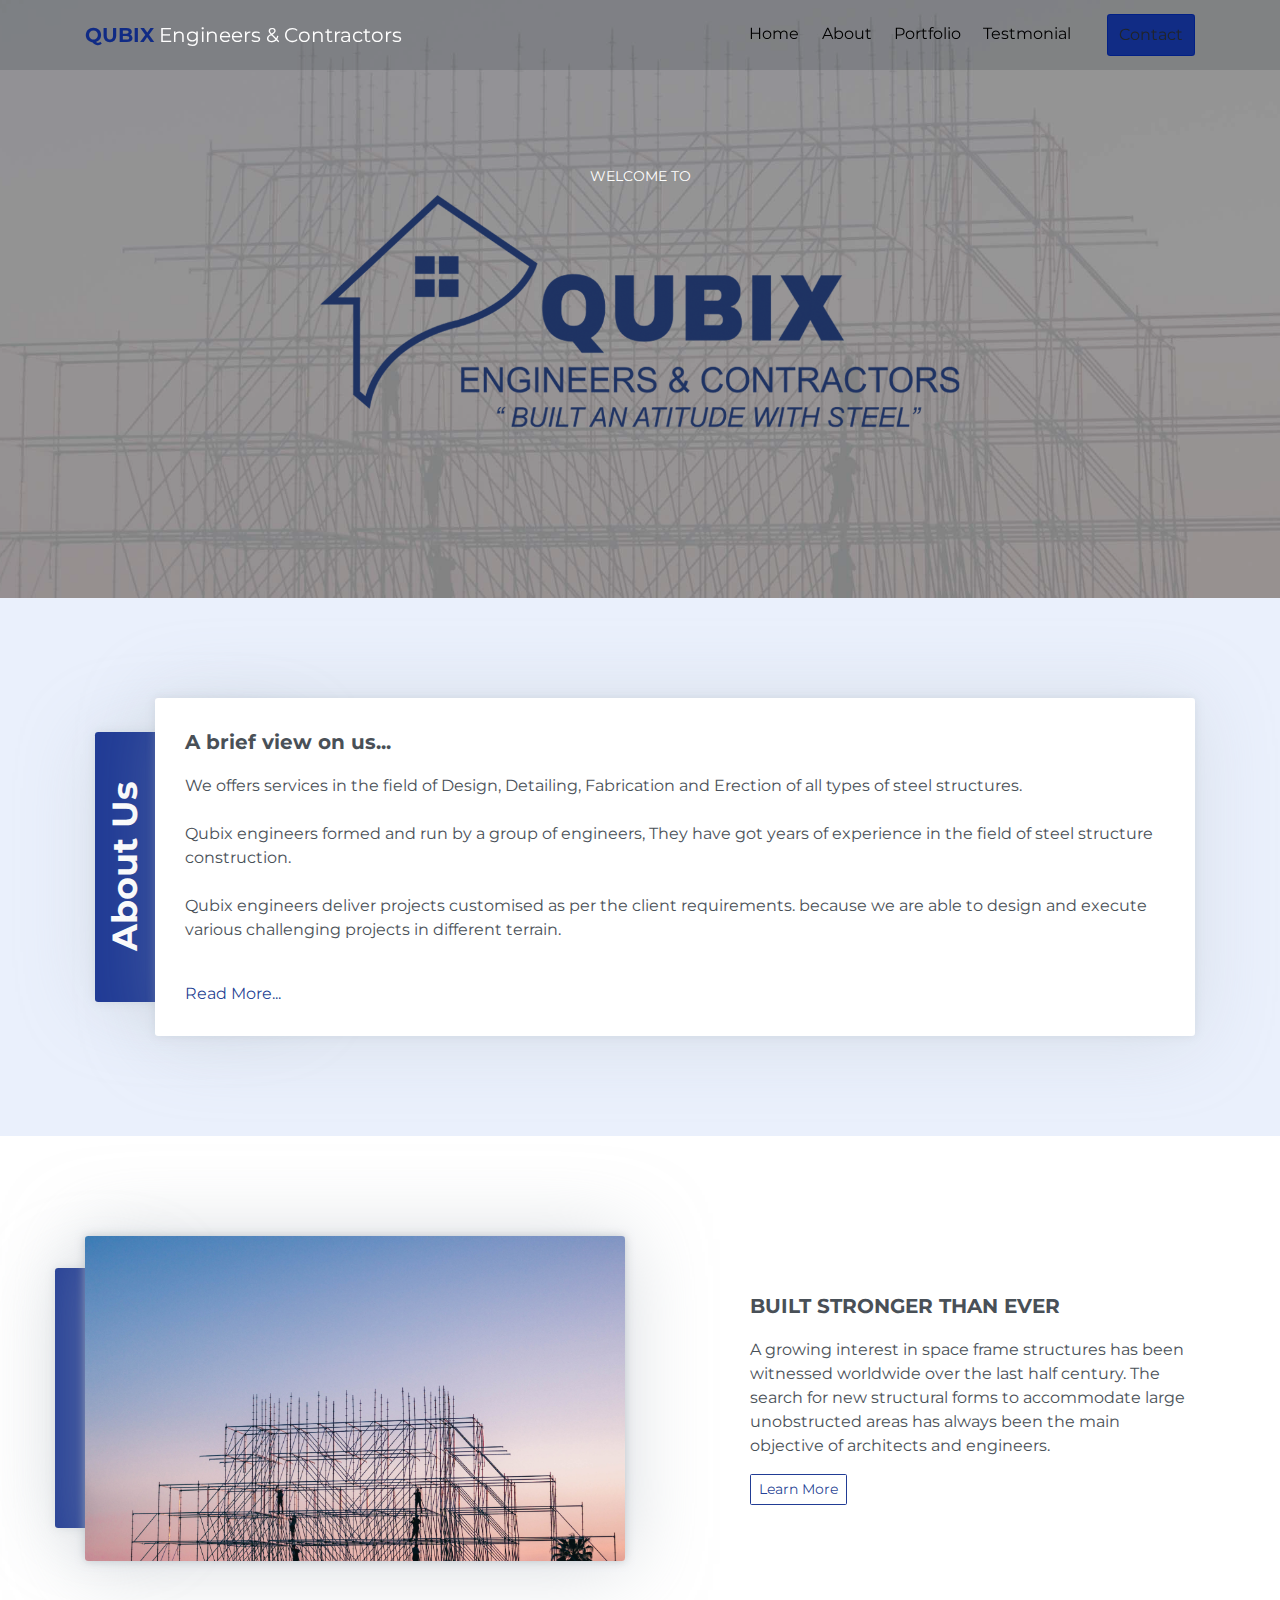
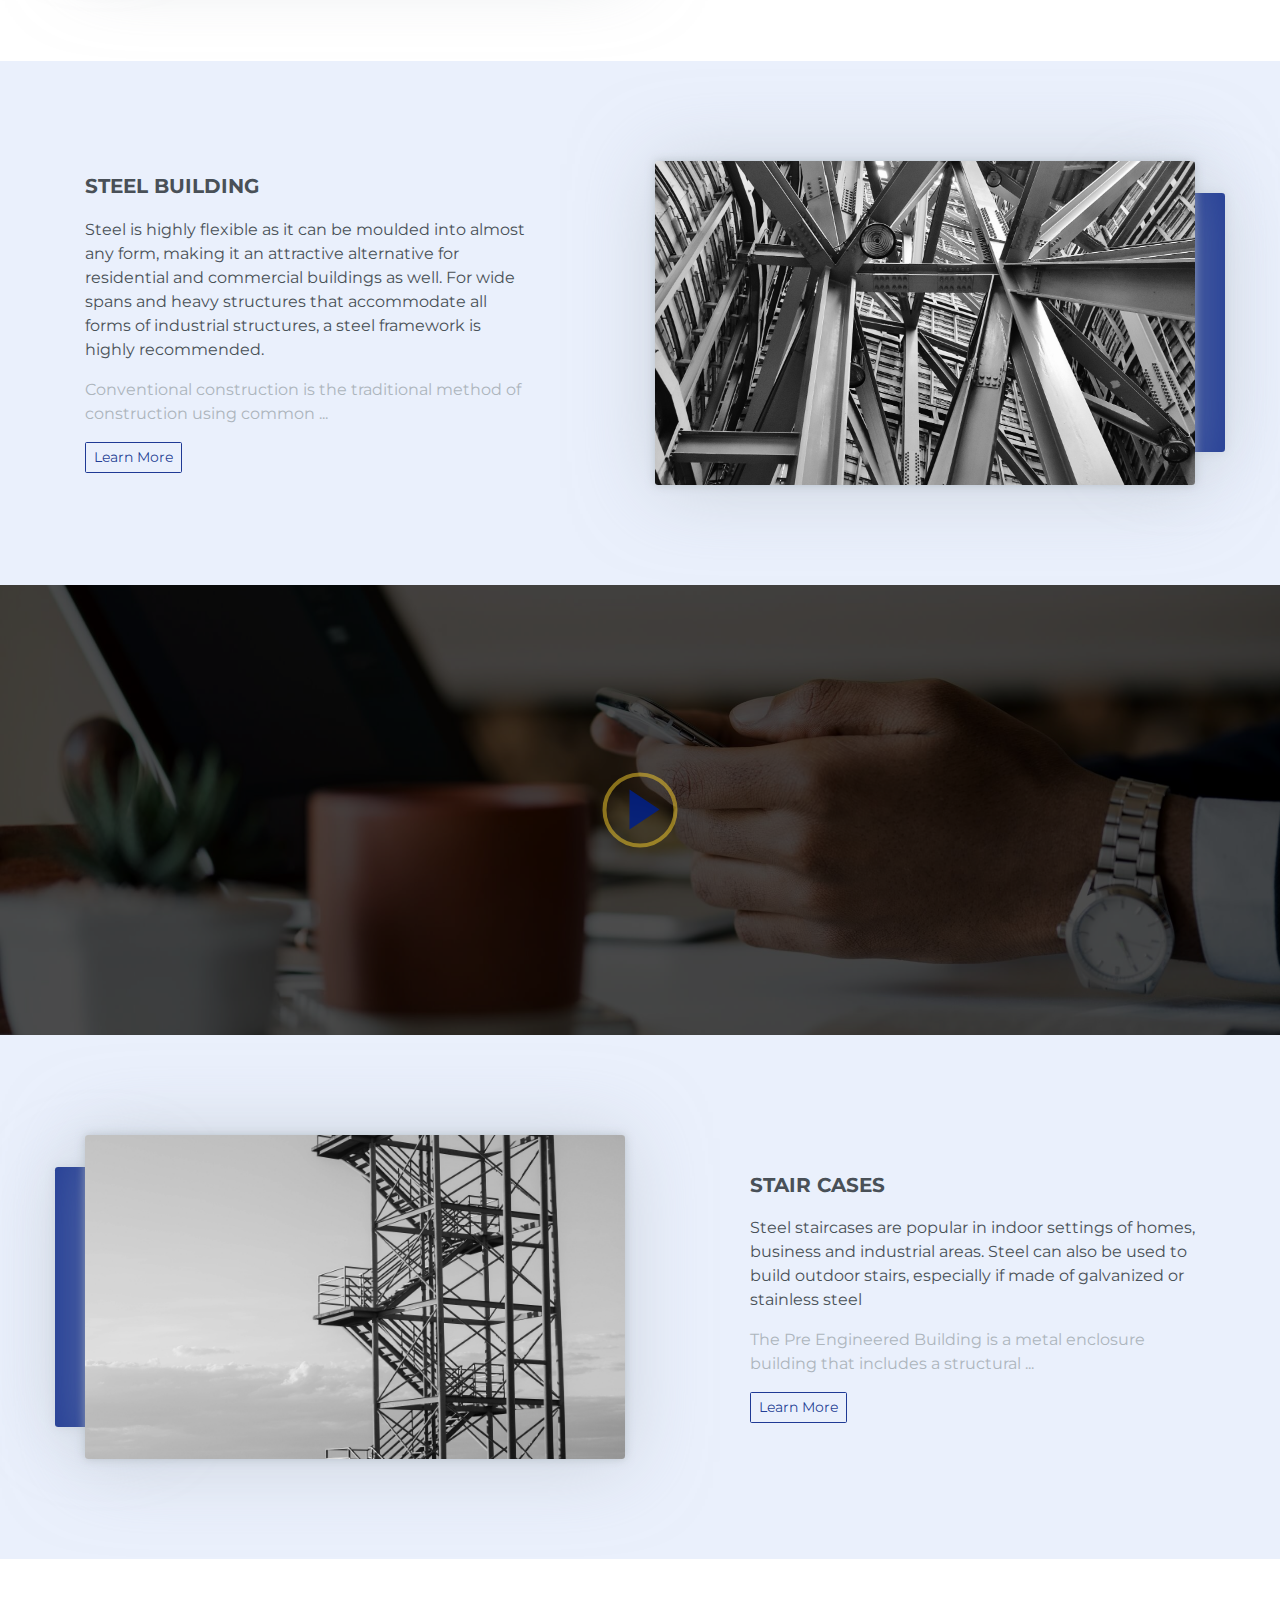
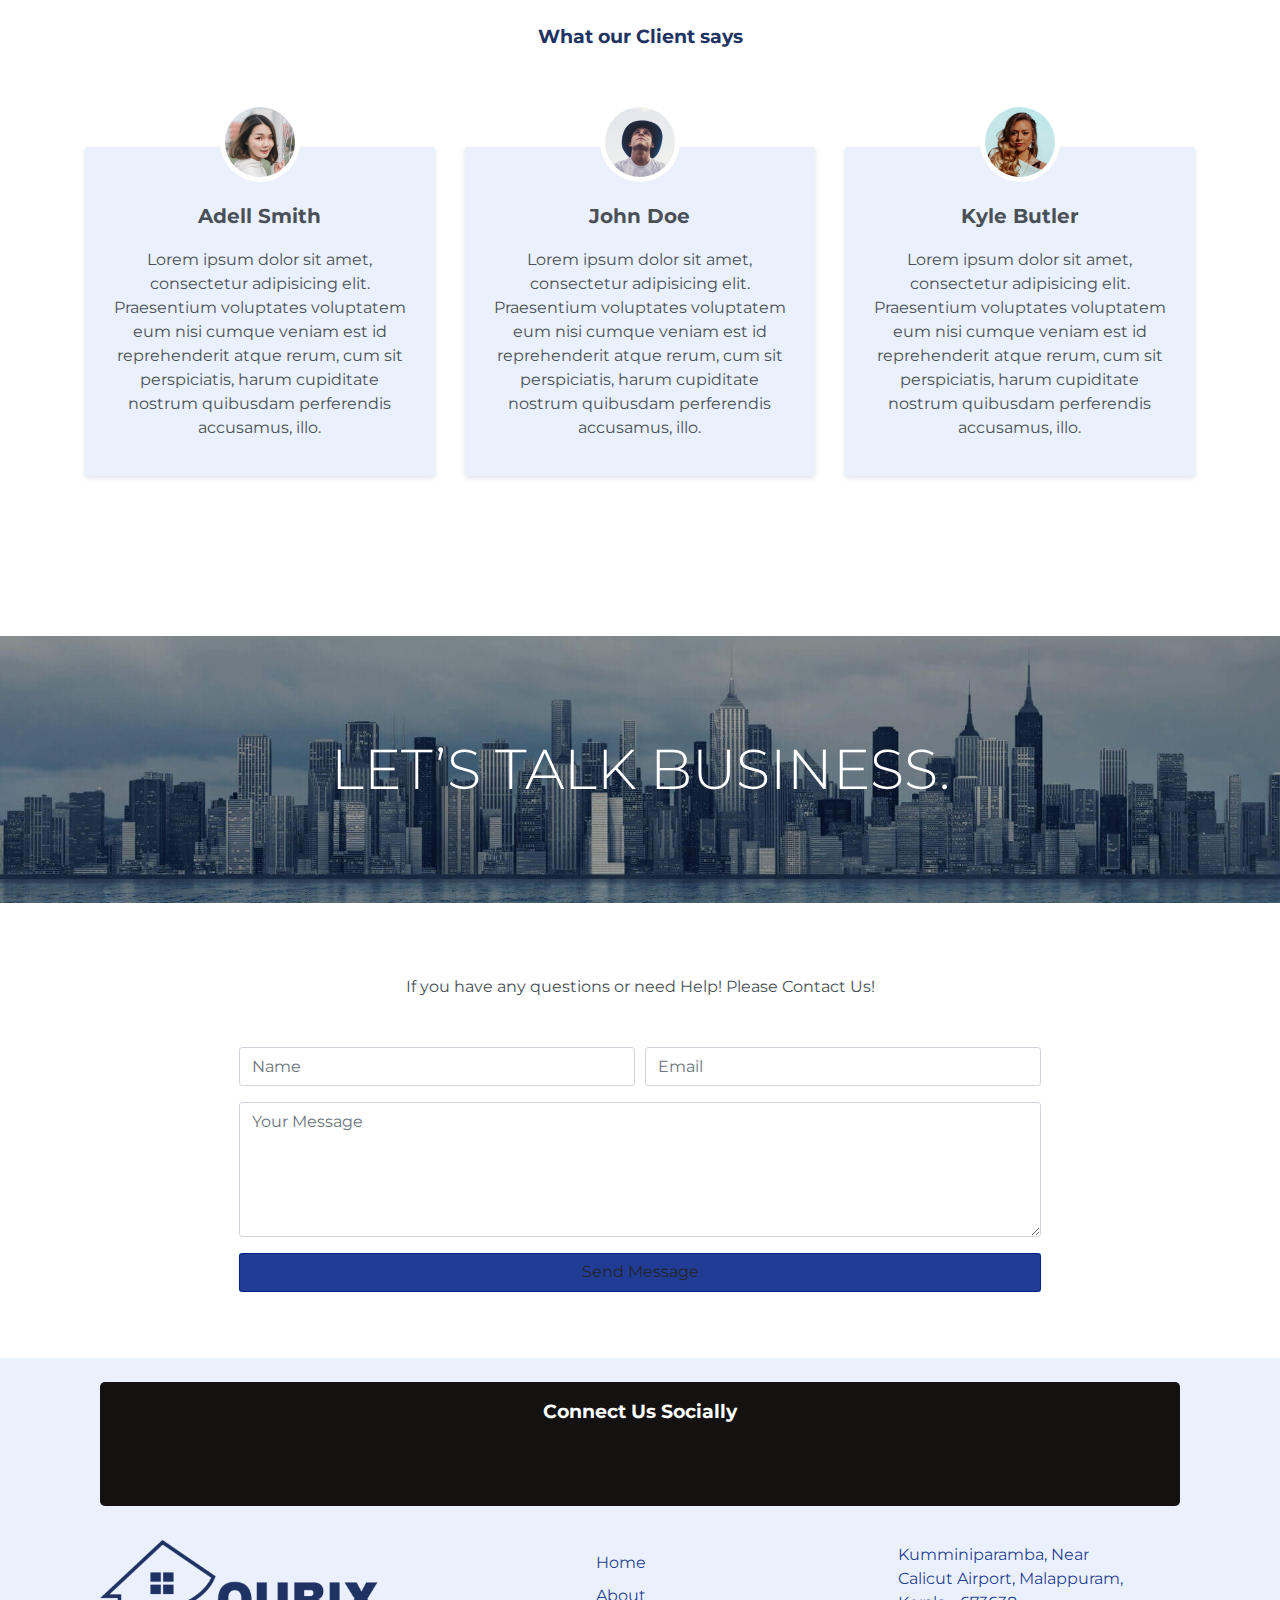
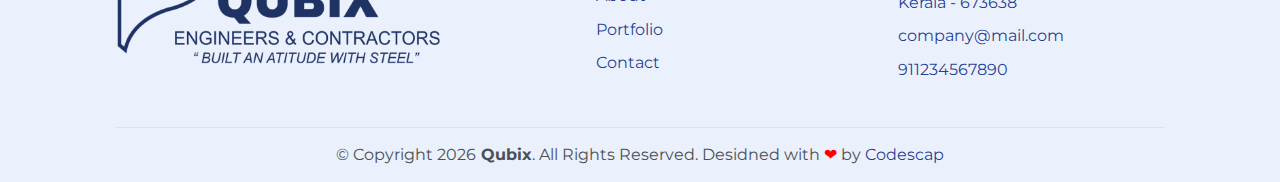
==== index.html @ 7cf541d4 "1.0" ====
<!DOCTYPE html>
<html lang="en">

<head>
    <meta charset="utf-8">
    <meta name="viewport" content="width=device-width, initial-scale=1, shrink-to-fit=no">
    <meta name="description" content="Start your development with AE Accounts Solutions landing page.">
    <meta name="author" content="Devcrud">
    <title>Qubix</title>

    <!-- font -->
    <link rel="preconnect" href="https://fonts.googleapis.com">
    <link rel="preconnect" href="https://fonts.gstatic.com" crossorigin>
    <link href="https://fonts.googleapis.com/css2?family=Montserrat:wght@200;300;400;500;600;700;800;900&display=swap"
        rel="stylesheet">

    <!-- font icons -->
    <link rel="stylesheet" href="assets/vendors/themify-icons/css/themify-icons.css">
    <link rel="stylesheet" href="https://cdnjs.cloudflare.com/ajax/libs/font-awesome/6.2.0/css/all.min.css"
        integrity="sha512-xh6O/CkQoPOWDdYTDqeRdPCVd1SpvCA9XXcUnZS2FmJNp1coAFzvtCN9BmamE+4aHK8yyUHUSCcJHgXloTyT2A=="
        crossorigin="anonymous" referrerpolicy="no-referrer" />

    <!-- main styles -->
    <link rel="stylesheet" href="assets/css/style.css">

</head>

<body data-spy="scroll" data-target=".navbar" data-offset="40" id="home">

    <!-- Page Navbar -->
    <nav id="scrollspy" class="navbar page-navbar navbar-light navbar-expand-md fixed-top" data-spy="affix"
        data-offset-top="20">
        <div class="container">
            <a class="navbar-brand" href="#"><strong class="text-primary">QUBIX</strong> <span
                    class="text-dark">Engineers & Contractors</span></a>
            <button class="navbar-toggler" type="button" data-toggle="collapse" data-target="#navbarSupportedContent"
                aria-controls="navbarSupportedContent" aria-expanded="false" aria-label="Toggle navigation">
                <span class="navbar-toggler-icon"></span>
            </button>

            <div class="collapse navbar-collapse" id="navbarSupportedContent">
                <ul class="navbar-nav ml-auto">
                    <li class="nav-item">
                        <a class="nav-link" href="index.html">Home</a>
                    </li>
                    <li class="nav-item">
                        <a class="nav-link" href="about.html">About</a>
                    </li>
                    <li class="nav-item">
                        <a class="nav-link" href="#features">Portfolio</a>
                    </li>
                    <li class="nav-item">
                        <a class="nav-link" href="#testmonial">Testmonial</a>
                    </li>
                    <!-- <li class="nav-item">
                        <a class="nav-link" href="#contact">Contact</a>
                    </li> -->
                    <li class="nav-item ml-md-4">
                        <a class="nav-link btn btn-primary" href="contact.html">Contact</a>
                    </li>
                </ul>
            </div>
        </div>
    </nav><!-- End of Page Navbar -->

    <!-- Page Header -->
    <header id="home" class="header">
        <div class="overlay"></div>
        <div class="header-content">
            <p class="text-center">WELCOME TO</p>
            <!-- <h1>QUBIX</h1>
            <h3>ENGINEERS & CONTRACTORS</h3> -->
            <img src="assets/img/logo.png" width="50%" alt="">
            <!-- <button class="btn btn-outline-light">Contact Us</button> -->
        </div>
    </header>
    <!-- End of Page Header -->

    <!-- About Section -->
    <section id="about">
        <!-- Container -->
        <div class="container">
            <!-- About wrapper -->
            <div class="about-wrapper">
                <div class="after">
                    <h1>About Us</h1>
                </div>
                <div class="content">
                    <h5 class="title mb-3">A brief view on us...</h5>
                    <!-- row -->
                    <div class="row">
                        <div class="col">
                            <p> We offers services in the field of Design, Detailing, Fabrication and Erection of all
                                types of steel structures. <br><br>

                                Qubix engineers formed and run by a group of engineers, They have got years of
                                experience in the field of steel structure construction. <br><br>

                                Qubix engineers deliver projects customised as per the client requirements. because we
                                are able to design and execute various challenging projects in different terrain.
                                <br><br>
                            </p>
                        </div>
                        <!-- <div class="col">
                            <p>Lorem ipsum dolor sit amet, consectetur adipisicing elit. Assumenda soluta nisi cumque
                                nostrum porro repellat iusto neque quos asperiores, aliquam.</p>
                            <p>Lorem ipsum dolor sit amet, consectetur adipisicing elit. Dolorem, quis!</p>
                            <p>Lorem ipsum dolor sit amet, consectetur adipisicing elit. Distinctio dignissimos modi
                                molestias voluptas possimus perferendis saepe soluta accusantium, obcaecati neque quas
                                ducimus, alias labore nesciunt atque ab voluptatibus quis! Molestiae dicta
                                reprehenderit, quod laborum voluptatem laboriosam! Sapiente vel, fugiat voluptates.</p>
                        </div> -->
                    </div><!-- End of Row -->
                    <a href="about.html">Read More...</a>
                </div>
            </div><!-- End of About Wrapper -->
        </div> <!-- End of Container-->
    </section>
    <!--End of Section -->


    <!-- section -->
    <section>
        <!-- Container -->
        <div class="container">
            <!-- row -->
            <div class="row justify-content-between align-items-center">
                <div class="col-md-6">
                    <div class="img-wrapper">
                        <div class="after"></div>
                        <img src="assets/img/img-1.jpg" class="w-100" alt="About Us">
                    </div>
                </div>
                <div class="col-md-5">
                    <h6 class="title mb-3">BUILT STRONGER THAN EVER</h6>

                    <p>A growing interest in space frame structures has been witnessed worldwide over the last half
                        century. The search for new structural forms to accommodate large unobstructed areas has always
                        been the main objective of architects and engineers. </p>
                    <!-- <p class="text-muted">Lorem ipsum dolor sit amet, consectetur adipisicing elit. Consequuntur, amet!
                    </p> -->
                    <button class="btn btn-outline-primary btn-sm">Learn More</button>
                </div>
            </div>
            <!-- End of Row -->
        </div>
        <!-- End of Container -->
    </section><!-- End of Section -->

    <!-- section -->
    <section>
        <!-- Container -->
        <div class="container">
            <!-- Row -->
            <div class="row justify-content-between align-items-center">
                <div class="col-md-5">
                    <h6 class="title mb-3">STEEL BUILDING</h6>
                    <p>Steel is highly flexible as it can be moulded into almost any form, making it an attractive
                        alternative for residential and commercial buildings as well. For wide spans and heavy
                        structures that accommodate all forms of industrial structures, a steel framework is highly
                        recommended.</p>
                    <p class="text-muted">Conventional construction is the traditional method of construction using
                        common ...
                    </p>
                    <button class="btn btn-outline-primary btn-sm">Learn More</button>

                </div>
                <div class="col-md-6">
                    <div class="img-wrapper">
                        <div class="after right"></div>
                        <img src="assets/img/steel-building.jpg" class="w-100" alt="About Us">
                    </div>
                </div>
            </div><!-- End of Row -->
        </div><!-- End of Container-->
    </section><!-- End of Section -->


    <!-- Features Section -->
    <section class="has-bg-img" id="features">
        <div class="overlay"></div>
        <!-- Button trigger modal -->
        <a data-toggle="modal" href="#exampleModalCenter">
            <i></i>
        </a>

        <!-- Modal -->
        <div class="modal fade" id="exampleModalCenter" tabindex="-1" role="dialog"
            aria-labelledby="exampleModalCenterTitle" aria-hidden="true">
            <div class="modal-dialog modal-dialog-centered modal-lg" role="document">
                <div class="modal-content">
                    <iframe width="100%" height="450px" class="border-0"
                        src="https://www.youtube.com/embed/tgbNyZ7vqY?controls=0">
                    </iframe>
                </div>
            </div>
        </div><!-- End of Modal -->
    </section><!-- End of features Section -->

    <!-- Section -->
    <section>
        <!-- Container -->
        <div class="container">
            <!-- Row -->
            <div class="row justify-content-between align-items-center">
                <div class="col-md-6">
                    <div class="img-wrapper">
                        <div class="after"></div>
                        <img src="assets/img/staircase.jpg" class="w-100" alt="About us">
                    </div>
                </div>
                <div class="col-md-5">
                    <h6 class="title mb-3">STAIR CASES</h6>

                    <p>Steel staircases are popular in indoor settings of homes, business and industrial areas. Steel
                        can also be used to build outdoor stairs, especially if made of galvanized or stainless steel
                    </p>
                    <p class="text-muted">The Pre Engineered Building is a metal enclosure building that includes a
                        structural ...
                    </p>
                    <button class="btn btn-outline-primary btn-sm">Learn More</button>
                </div>
            </div><!-- End of Row -->
        </div><!-- End of Container-->
    </section><!-- End of Section -->

    <!-- Testmonial Section -->
    <section class="text-center pt-5" id="testmonial">
        <!-- Container -->
        <div class="container">
            <h3 class="mt-3 mb-5 pb-5">What our Client says</h3>
            <!-- Row -->
            <div class="row">
                <div class="col-sm-10 col-md-4 m-auto">
                    <div class="testmonial-wrapper">
                        <img src="assets/img/avatar1.jpg" alt="Client Image">
                        <h6 class="title mb-3">Adell Smith</h6>
                        <p>Lorem ipsum dolor sit amet, consectetur adipisicing elit. Praesentium voluptates voluptatem
                            eum nisi cumque veniam est id reprehenderit atque rerum, cum sit perspiciatis, harum
                            cupiditate nostrum quibusdam perferendis accusamus, illo.</p>
                    </div>
                </div>
                <div class="col-sm-10 col-md-4 m-auto">
                    <div class="testmonial-wrapper">
                        <img src="assets/img/avatar2.jpg" alt="Client Image">
                        <h6 class="title mb-3">John Doe</h6>
                        <p>Lorem ipsum dolor sit amet, consectetur adipisicing elit. Praesentium voluptates voluptatem
                            eum nisi cumque veniam est id reprehenderit atque rerum, cum sit perspiciatis, harum
                            cupiditate nostrum quibusdam perferendis accusamus, illo.</p>
                    </div>
                </div>
                <div class="col-sm-10 col-md-4 m-auto">
                    <div class="testmonial-wrapper">
                        <img src="assets/img/avatar3.jpg" alt="Client Image">
                        <h6 class="title mb-3">Kyle Butler</h6>
                        <p>Lorem ipsum dolor sit amet, consectetur adipisicing elit. Praesentium voluptates voluptatem
                            eum nisi cumque veniam est id reprehenderit atque rerum, cum sit perspiciatis, harum
                            cupiditate nostrum quibusdam perferendis accusamus, illo.</p>
                    </div>
                </div>
            </div><!-- end of Row -->
        </div><!-- End of Cotanier -->
    </section><!-- End of Testmonial Section -->

    <!-- Section -->
    <section class="has-bg-img text-center text-light height-auto"
        style="background-image: url(assets/img/bg-img-2.jpg)">
        <h1 class="display-4">LET’S TALK BUSINESS.</h1>
    </section><!-- End of Section -->


    <!-- Contact Section -->
    <section id="contact" class="text-center">
        <!-- container -->
        <div class="container">
            <h1>CONTACT US</h1>
            <p class="mb-5">If you have any questions or need Help! Please Contact Us! </p>

            <!-- Contact form -->
            <form class="contact-form col-md-11 col-lg-9 mx-auto">
                <div class="form-row">
                    <div class="col form-group">
                        <input type="text" class="form-control" placeholder="Name">
                    </div>
                    <div class="col form-group">
                        <input type="email" class="form-control" placeholder="Email">
                    </div>
                </div>
                <div class="form-group">
                    <textarea name="" id="" cols="30" rows="5" class="form-control"
                        placeholder="Your Message"></textarea>
                </div>
                <div class="form-group">
                    <input type="submit" class="btn btn-primary btn-block" value="Send Message">
                </div>
            </form><!-- End of Contact form -->
        </div><!-- End of Container-->
    </section><!-- End of Contact Section -->

    <!-- Section -->
    <section class="pb-0 pt-4">
        <!-- Container -->
        <div class="container">
            <div class="container">
                <div class="footer-top text-center py-3 mb-2">
                    <h3 class="pb-3">Connect Us Socially</h3>
                    <div class="icons-class-footer-top">
                        <i class="fa-brands fa-facebook px-2"></i>
                        <i class="fa-brands fa-whatsapp px-2"></i>
                        <i class="fa-brands fa-instagram px-2"></i>
                    </div>
                </div>
                <div class="row justify-content-between pt-4">
                    <div class="col-lg-4">
                        <img class="img-fluid" src="assets/img/logo.png" alt="">
                    </div>
                    <div class="row footer-cont">
                        <div class="footer-links col-lg-4 pt-2">
                            <!-- px-5 mx-auto -->
                            <ul>
                                <li><a href="">Home</a></li>
                                <li><a href="">About</a></li>
                                <li><a href="">Portfolio</a></li>
                                <li><a href="">Contact</a></li>
                            </ul>
                        </div>
                        <div class="col-lg-5">
                            <div class="footer-contact">
                                <i class="fa-solid fa-location-dot pr-3 mt-1"></i>
                                <div><a href="">Kumminiparamba, Near Calicut Airport, Malappuram, Kerala - 673638</a>
                                </div>
                            </div>
                            <div class="footer-contact">
                                <i class="fa-solid fa-envelope pr-3 mt-1"></i>
                                <a href="">company@mail.com</a>
                            </div>
                            <div class="footer-contact">
                                <i class="fa-solid fa-phone pr-3 mt-1"></i>
                                <a href="">911234567890</a>
                            </div>
                        </div>
                    </div>
                </div>
            </div>

            <!-- foooter -->
            <footer class="footer text-center">
                <p>&copy; Copyright
                    <script>document.write(new Date().getFullYear())</script><strong> Qubix</strong>. All Rights
                    Reserved. Desidned with <span>❤</span> by <a href="www.codescap.com">Codescap</a>
                </p>
            </footer><!-- End of Footer-->

        </div>
        <!--End of Container -->
    </section><!-- End of Section -->

    <!-- core  -->
    <script src="assets/vendors/jquery/jquery-3.4.1.js"></script>
    <script src="assets/vendors/bootstrap/bootstrap.bundle.js"></script>

    <!-- bootstrap affix -->
    <script src="assets/vendors/bootstrap/bootstrap.affix.js"></script>

    <!-- AE Accounts Solutions js -->
    <script src="assets/js/creative-design.js"></script>

</body>
</html>
---- assets/vendors/themify-icons/css/themify-icons.css ----
@font-face {
	font-family: 'themify';
	src:url("../fonts/themify.eot?-fvbane");
	src:url("../fonts/themify.eot?#iefix-fvbane") format("embedded-opentype"),
		url("../fonts/themify.woff?-fvbane") format("woff"),
		url("../fonts/themify.ttf?-fvbane") format("truetype"),
		url("../fonts/themify.svg?-fvbane#themify") format("svg");
	font-weight: normal;
	font-style: normal;
}

[class^="ti-"], [class*=" ti-"] {
	font-family: 'themify';
	speak: none;
	font-style: normal;
	font-weight: normal;
	font-variant: normal;
	text-transform: none;
	line-height: 1;

	/* Better Font Rendering =========== */
	-webkit-font-smoothing: antialiased;
	-moz-osx-font-smoothing: grayscale;
}

.ti-wand:before {
	content: "\e600";
}
.ti-volume:before {
	content: "\e601";
}
.ti-user:before {
	content: "\e602";
}
.ti-unlock:before {
	content: "\e603";
}
.ti-unlink:before {
	content: "\e604";
}
.ti-trash:before {
	content: "\e605";
}
.ti-thought:before {
	content: "\e606";
}
.ti-target:before {
	content: "\e607";
}
.ti-tag:before {
	content: "\e608";
}
.ti-tablet:before {
	content: "\e609";
}
.ti-star:before {
	content: "\e60a";
}
.ti-spray:before {
	content: "\e60b";
}
.ti-signal:before {
	content: "\e60c";
}
.ti-shopping-cart:before {
	content: "\e60d";
}
.ti-shopping-cart-full:before {
	content: "\e60e";
}
.ti-settings:before {
	content: "\e60f";
}
.ti-search:before {
	content: "\e610";
}
.ti-zoom-in:before {
	content: "\e611";
}
.ti-zoom-out:before {
	content: "\e612";
}
.ti-cut:before {
	content: "\e613";
}
.ti-ruler:before {
	content: "\e614";
}
.ti-ruler-pencil:before {
	content: "\e615";
}
.ti-ruler-alt:before {
	content: "\e616";
}
.ti-bookmark:before {
	content: "\e617";
}
.ti-bookmark-alt:before {
	content: "\e618";
}
.ti-reload:before {
	content: "\e619";
}
.ti-plus:before {
	content: "\e61a";
}
.ti-pin:before {
	content: "\e61b";
}
.ti-pencil:before {
	content: "\e61c";
}
.ti-pencil-alt:before {
	content: "\e61d";
}
.ti-paint-roller:before {
	content: "\e61e";
}
.ti-paint-bucket:before {
	content: "\e61f";
}
.ti-na:before {
	content: "\e620";
}
.ti-mobile:before {
	content: "\e621";
}
.ti-minus:before {
	content: "\e622";
}
.ti-medall:before {
	content: "\e623";
}
.ti-medall-alt:before {
	content: "\e624";
}
.ti-marker:before {
	content: "\e625";
}
.ti-marker-alt:before {
	content: "\e626";
}
.ti-arrow-up:before {
	content: "\e627";
}
.ti-arrow-right:before {
	content: "\e628";
}
.ti-arrow-left:before {
	content: "\e629";
}
.ti-arrow-down:before {
	content: "\e62a";
}
.ti-lock:before {
	content: "\e62b";
}
.ti-location-arrow:before {
	content: "\e62c";
}
.ti-link:before {
	content: "\e62d";
}
.ti-layout:before {
	content: "\e62e";
}
.ti-layers:before {
	content: "\e62f";
}
.ti-layers-alt:before {
	content: "\e630";
}
.ti-key:before {
	content: "\e631";
}
.ti-import:before {
	content: "\e632";
}
.ti-image:before {
	content: "\e633";
}
.ti-heart:before {
	content: "\e634";
}
.ti-heart-broken:before {
	content: "\e635";
}
.ti-hand-stop:before {
	content: "\e636";
}
.ti-hand-open:before {
	content: "\e637";
}
.ti-hand-drag:before {
	content: "\e638";
}
.ti-folder:before {
	content: "\e639";
}
.ti-flag:before {
	content: "\e63a";
}
.ti-flag-alt:before {
	content: "\e63b";
}
.ti-flag-alt-2:before {
	content: "\e63c";
}
.ti-eye:before {
	content: "\e63d";
}
.ti-export:before {
	content: "\e63e";
}
.ti-exchange-vertical:before {
	content: "\e63f";
}
.ti-desktop:before {
	content: "\e640";
}
.ti-cup:before {
	content: "\e641";
}
.ti-crown:before {
	content: "\e642";
}
.ti-comments:before {
	content: "\e643";
}
.ti-comment:before {
	content: "\e644";
}
.ti-comment-alt:before {
	content: "\e645";
}
.ti-close:before {
	content: "\e646";
}
.ti-clip:before {
	content: "\e647";
}
.ti-angle-up:before {
	content: "\e648";
}
.ti-angle-right:before {
	content: "\e649";
}
.ti-angle-left:before {
	content: "\e64a";
}
.ti-angle-down:before {
	content: "\e64b";
}
.ti-check:before {
	content: "\e64c";
}
.ti-check-box:before {
	content: "\e64d";
}
.ti-camera:before {
	content: "\e64e";
}
.ti-announcement:before {
	content: "\e64f";
}
.ti-brush:before {
	content: "\e650";
}
.ti-briefcase:before {
	content: "\e651";
}
.ti-bolt:before {
	content: "\e652";
}
.ti-bolt-alt:before {
	content: "\e653";
}
.ti-blackboard:before {
	content: "\e654";
}
.ti-bag:before {
	content: "\e655";
}
.ti-move:before {
	content: "\e656";
}
.ti-arrows-vertical:before {
	content: "\e657";
}
.ti-arrows-horizontal:before {
	content: "\e658";
}
.ti-fullscreen:before {
	content: "\e659";
}
.ti-arrow-top-right:before {
	content: "\e65a";
}
.ti-arrow-top-left:before {
	content: "\e65b";
}
.ti-arrow-circle-up:before {
	content: "\e65c";
}
.ti-arrow-circle-right:before {
	content: "\e65d";
}
.ti-arrow-circle-left:before {
	content: "\e65e";
}
.ti-arrow-circle-down:before {
	content: "\e65f";
}
.ti-angle-double-up:before {
	content: "\e660";
}
.ti-angle-double-right:before {
	content: "\e661";
}
.ti-angle-double-left:before {
	content: "\e662";
}
.ti-angle-double-down:before {
	content: "\e663";
}
.ti-zip:before {
	content: "\e664";
}
.ti-world:before {
	content: "\e665";
}
.ti-wheelchair:before {
	content: "\e666";
}
.ti-view-list:before {
	content: "\e667";
}
.ti-view-list-alt:before {
	content: "\e668";
}
.ti-view-grid:before {
	content: "\e669";
}
.ti-uppercase:before {
	content: "\e66a";
}
.ti-upload:before {
	content: "\e66b";
}
.ti-underline:before {
	content: "\e66c";
}
.ti-truck:before {
	content: "\e66d";
}
.ti-timer:before {
	content: "\e66e";
}
.ti-ticket:before {
	content: "\e66f";
}
.ti-thumb-up:before {
	content: "\e670";
}
.ti-thumb-down:before {
	content: "\e671";
}
.ti-text:before {
	content: "\e672";
}
.ti-stats-up:before {
	content: "\e673";
}
.ti-stats-down:before {
	content: "\e674";
}
.ti-split-v:before {
	content: "\e675";
}
.ti-split-h:before {
	content: "\e676";
}
.ti-smallcap:before {
	content: "\e677";
}
.ti-shine:before {
	content: "\e678";
}
.ti-shift-right:before {
	content: "\e679";
}
.ti-shift-left:before {
	content: "\e67a";
}
.ti-shield:before {
	content: "\e67b";
}
.ti-notepad:before {
	content: "\e67c";
}
.ti-server:before {
	content: "\e67d";
}
.ti-quote-right:before {
	content: "\e67e";
}
.ti-quote-left:before {
	content: "\e67f";
}
.ti-pulse:before {
	content: "\e680";
}
.ti-printer:before {
	content: "\e681";
}
.ti-power-off:before {
	content: "\e682";
}
.ti-plug:before {
	content: "\e683";
}
.ti-pie-chart:before {
	content: "\e684";
}
.ti-paragraph:before {
	content: "\e685";
}
.ti-panel:before {
	content: "\e686";
}
.ti-package:before {
	content: "\e687";
}
.ti-music:before {
	content: "\e688";
}
.ti-music-alt:before {
	content: "\e689";
}
.ti-mouse:before {
	content: "\e68a";
}
.ti-mouse-alt:before {
	content: "\e68b";
}
.ti-money:before {
	content: "\e68c";
}
.ti-microphone:before {
	content: "\e68d";
}
.ti-menu:before {
	content: "\e68e";
}
.ti-menu-alt:before {
	content: "\e68f";
}
.ti-map:before {
	content: "\e690";
}
.ti-map-alt:before {
	content: "\e691";
}
.ti-loop:before {
	content: "\e692";
}
.ti-location-pin:before {
	content: "\e693";
}
.ti-list:before {
	content: "\e694";
}
.ti-light-bulb:before {
	content: "\e695";
}
.ti-Italic:before {
	content: "\e696";
}
.ti-info:before {
	content: "\e697";
}
.ti-infinite:before {
	content: "\e698";
}
.ti-id-badge:before {
	content: "\e699";
}
.ti-hummer:before {
	content: "\e69a";
}
.ti-home:before {
	content: "\e69b";
}
.ti-help:before {
	content: "\e69c";
}
.ti-headphone:before {
	content: "\e69d";
}
.ti-harddrives:before {
	content: "\e69e";
}
.ti-harddrive:before {
	content: "\e69f";
}
.ti-gift:before {
	content: "\e6a0";
}
.ti-game:before {
	content: "\e6a1";
}
.ti-filter:before {
	content: "\e6a2";
}
.ti-files:before {
	content: "\e6a3";
}
.ti-file:before {
	content: "\e6a4";
}
.ti-eraser:before {
	content: "\e6a5";
}
.ti-envelope:before {
	content: "\e6a6";
}
.ti-download:before {
	content: "\e6a7";
}
.ti-direction:before {
	content: "\e6a8";
}
.ti-direction-alt:before {
	content: "\e6a9";
}
.ti-dashboard:before {
	content: "\e6aa";
}
.ti-control-stop:before {
	content: "\e6ab";
}
.ti-control-shuffle:before {
	content: "\e6ac";
}
.ti-control-play:before {
	content: "\e6ad";
}
.ti-control-pause:before {
	content: "\e6ae";
}
.ti-control-forward:before {
	content: "\e6af";
}
.ti-control-backward:before {
	content: "\e6b0";
}
.ti-cloud:before {
	content: "\e6b1";
}
.ti-cloud-up:before {
	content: "\e6b2";
}
.ti-cloud-down:before {
	content: "\e6b3";
}
.ti-clipboard:before {
	content: "\e6b4";
}
.ti-car:before {
	content: "\e6b5";
}
.ti-calendar:before {
	content: "\e6b6";
}
.ti-book:before {
	content: "\e6b7";
}
.ti-bell:before {
	content: "\e6b8";
}
.ti-basketball:before {
	content: "\e6b9";
}
.ti-bar-chart:before {
	content: "\e6ba";
}
.ti-bar-chart-alt:before {
	content: "\e6bb";
}
.ti-back-right:before {
	content: "\e6bc";
}
.ti-back-left:before {
	content: "\e6bd";
}
.ti-arrows-corner:before {
	content: "\e6be";
}
.ti-archive:before {
	content: "\e6bf";
}
.ti-anchor:before {
	content: "\e6c0";
}
.ti-align-right:before {
	content: "\e6c1";
}
.ti-align-left:before {
	content: "\e6c2";
}
.ti-align-justify:before {
	content: "\e6c3";
}
.ti-align-center:before {
	content: "\e6c4";
}
.ti-alert:before {
	content: "\e6c5";
}
.ti-alarm-clock:before {
	content: "\e6c6";
}
.ti-agenda:before {
	content: "\e6c7";
}
.ti-write:before {
	content: "\e6c8";
}
.ti-window:before {
	content: "\e6c9";
}
.ti-widgetized:before {
	content: "\e6ca";
}
.ti-widget:before {
	content: "\e6cb";
}
.ti-widget-alt:before {
	content: "\e6cc";
}
.ti-wallet:before {
	content: "\e6cd";
}
.ti-video-clapper:before {
	content: "\e6ce";
}
.ti-video-camera:before {
	content: "\e6cf";
}
.ti-vector:before {
	content: "\e6d0";
}
.ti-themify-logo:before {
	content: "\e6d1";
}
.ti-themify-favicon:before {
	content: "\e6d2";
}
.ti-themify-favicon-alt:before {
	content: "\e6d3";
}
.ti-support:before {
	content: "\e6d4";
}
.ti-stamp:before {
	content: "\e6d5";
}
.ti-split-v-alt:before {
	content: "\e6d6";
}
.ti-slice:before {
	content: "\e6d7";
}
.ti-shortcode:before {
	content: "\e6d8";
}
.ti-shift-right-alt:before {
	content: "\e6d9";
}
.ti-shift-left-alt:before {
	content: "\e6da";
}
.ti-ruler-alt-2:before {
	content: "\e6db";
}
.ti-receipt:before {
	content: "\e6dc";
}
.ti-pin2:before {
	content: "\e6dd";
}
.ti-pin-alt:before {
	content: "\e6de";
}
.ti-pencil-alt2:before {
	content: "\e6df";
}
.ti-palette:before {
	content: "\e6e0";
}
.ti-more:before {
	content: "\e6e1";
}
.ti-more-alt:before {
	content: "\e6e2";
}
.ti-microphone-alt:before {
	content: "\e6e3";
}
.ti-magnet:before {
	content: "\e6e4";
}
.ti-line-double:before {
	content: "\e6e5";
}
.ti-line-dotted:before {
	content: "\e6e6";
}
.ti-line-dashed:before {
	content: "\e6e7";
}
.ti-layout-width-full:before {
	content: "\e6e8";
}
.ti-layout-width-default:before {
	content: "\e6e9";
}
.ti-layout-width-default-alt:before {
	content: "\e6ea";
}
.ti-layout-tab:before {
	content: "\e6eb";
}
.ti-layout-tab-window:before {
	content: "\e6ec";
}
.ti-layout-tab-v:before {
	content: "\e6ed";
}
.ti-layout-tab-min:before {
	content: "\e6ee";
}
.ti-layout-slider:before {
	content: "\e6ef";
}
.ti-layout-slider-alt:before {
	content: "\e6f0";
}
.ti-layout-sidebar-right:before {
	content: "\e6f1";
}
.ti-layout-sidebar-none:before {
	content: "\e6f2";
}
.ti-layout-sidebar-left:before {
	content: "\e6f3";
}
.ti-layout-placeholder:before {
	content: "\e6f4";
}
.ti-layout-menu:before {
	content: "\e6f5";
}
.ti-layout-menu-v:before {
	content: "\e6f6";
}
.ti-layout-menu-separated:before {
	content: "\e6f7";
}
.ti-layout-menu-full:before {
	content: "\e6f8";
}
.ti-layout-media-right-alt:before {
	content: "\e6f9";
}
.ti-layout-media-right:before {
	content: "\e6fa";
}
.ti-layout-media-overlay:before {
	content: "\e6fb";
}
.ti-layout-media-overlay-alt:before {
	content: "\e6fc";
}
.ti-layout-media-overlay-alt-2:before {
	content: "\e6fd";
}
.ti-layout-media-left-alt:before {
	content: "\e6fe";
}
.ti-layout-media-left:before {
	content: "\e6ff";
}
.ti-layout-media-center-alt:before {
	content: "\e700";
}
.ti-layout-media-center:before {
	content: "\e701";
}
.ti-layout-list-thumb:before {
	content: "\e702";
}
.ti-layout-list-thumb-alt:before {
	content: "\e703";
}
.ti-layout-list-post:before {
	content: "\e704";
}
.ti-layout-list-large-image:before {
	content: "\e705";
}
.ti-layout-line-solid:before {
	content: "\e706";
}
.ti-layout-grid4:before {
	content: "\e707";
}
.ti-layout-grid3:before {
	content: "\e708";
}
.ti-layout-grid2:before {
	content: "\e709";
}
.ti-layout-grid2-thumb:before {
	content: "\e70a";
}
.ti-layout-cta-right:before {
	content: "\e70b";
}
.ti-layout-cta-left:before {
	content: "\e70c";
}
.ti-layout-cta-center:before {
	content: "\e70d";
}
.ti-layout-cta-btn-right:before {
	content: "\e70e";
}
.ti-layout-cta-btn-left:before {
	content: "\e70f";
}
.ti-layout-column4:before {
	content: "\e710";
}
.ti-layout-column3:before {
	content: "\e711";
}
.ti-layout-column2:before {
	content: "\e712";
}
.ti-layout-accordion-separated:before {
	content: "\e713";
}
.ti-layout-accordion-merged:before {
	content: "\e714";
}
.ti-layout-accordion-list:before {
	content: "\e715";
}
.ti-ink-pen:before {
	content: "\e716";
}
.ti-info-alt:before {
	content: "\e717";
}
.ti-help-alt:before {
	content: "\e718";
}
.ti-headphone-alt:before {
	content: "\e719";
}
.ti-hand-point-up:before {
	content: "\e71a";
}
.ti-hand-point-right:before {
	content: "\e71b";
}
.ti-hand-point-left:before {
	content: "\e71c";
}
.ti-hand-point-down:before {
	content: "\e71d";
}
.ti-gallery:before {
	content: "\e71e";
}
.ti-face-smile:before {
	content: "\e71f";
}
.ti-face-sad:before {
	content: "\e720";
}
.ti-credit-card:before {
	content: "\e721";
}
.ti-control-skip-forward:before {
	content: "\e722";
}
.ti-control-skip-backward:before {
	content: "\e723";
}
.ti-control-record:before {
	content: "\e724";
}
.ti-control-eject:before {
	content: "\e725";
}
.ti-comments-smiley:before {
	content: "\e726";
}
.ti-brush-alt:before {
	content: "\e727";
}
.ti-youtube:before {
	content: "\e728";
}
.ti-vimeo:before {
	content: "\e729";
}
.ti-twitter:before {
	content: "\e72a";
}
.ti-time:before {
	content: "\e72b";
}
.ti-tumblr:before {
	content: "\e72c";
}
.ti-skype:before {
	content: "\e72d";
}
.ti-share:before {
	content: "\e72e";
}
.ti-share-alt:before {
	content: "\e72f";
}
.ti-rocket:before {
	content: "\e730";
}
.ti-pinterest:before {
	content: "\e731";
}
.ti-new-window:before {
	content: "\e732";
}
.ti-microsoft:before {
	content: "\e733";
}
.ti-list-ol:before {
	content: "\e734";
}
.ti-linkedin:before {
	content: "\e735";
}
.ti-layout-sidebar-2:before {
	content: "\e736";
}
.ti-layout-grid4-alt:before {
	content: "\e737";
}
.ti-layout-grid3-alt:before {
	content: "\e738";
}
.ti-layout-grid2-alt:before {
	content: "\e739";
}
.ti-layout-column4-alt:before {
	content: "\e73a";
}
.ti-layout-column3-alt:before {
	content: "\e73b";
}
.ti-layout-column2-alt:before {
	content: "\e73c";
}
.ti-instagram:before {
	content: "\e73d";
}
.ti-google:before {
	content: "\e73e";
}
.ti-github:before {
	content: "\e73f";
}
.ti-flickr:before {
	content: "\e740";
}
.ti-facebook:before {
	content: "\e741";
}
.ti-dropbox:before {
	content: "\e742";
}
.ti-dribbble:before {
	content: "\e743";
}
.ti-apple:before {
	content: "\e744";
}
.ti-android:before {
	content: "\e745";
}
.ti-save:before {
	content: "\e746";
}
.ti-save-alt:before {
	content: "\e747";
}
.ti-yahoo:before {
	content: "\e748";
}
.ti-wordpress:before {
	content: "\e749";
}
.ti-vimeo-alt:before {
	content: "\e74a";
}
.ti-twitter-alt:before {
	content: "\e74b";
}
.ti-tumblr-alt:before {
	content: "\e74c";
}
.ti-trello:before {
	content: "\e74d";
}
.ti-stack-overflow:before {
	content: "\e74e";
}
.ti-soundcloud:before {
	content: "\e74f";
}
.ti-sharethis:before {
	content: "\e750";
}
.ti-sharethis-alt:before {
	content: "\e751";
}
.ti-reddit:before {
	content: "\e752";
}
.ti-pinterest-alt:before {
	content: "\e753";
}
.ti-microsoft-alt:before {
	content: "\e754";
}
.ti-linux:before {
	content: "\e755";
}
.ti-jsfiddle:before {
	content: "\e756";
}
.ti-joomla:before {
	content: "\e757";
}
.ti-html5:before {
	content: "\e758";
}
.ti-flickr-alt:before {
	content: "\e759";
}
.ti-email:before {
	content: "\e75a";
}
.ti-drupal:before {
	content: "\e75b";
}
.ti-dropbox-alt:before {
	content: "\e75c";
}
.ti-css3:before {
	content: "\e75d";
}
.ti-rss:before {
	content: "\e75e";
}
.ti-rss-alt:before {
	content: "\e75f";
}
---- assets/css/style.css ----
@charset "UTF-8";

@import url("https://fonts.googleapis.com/css?family=Ubuntu:300,300i,400,400i,500,500i,700,700i&display=swap");

:root {
  --blue: #79A9F5;
  --indigo: #C45F90;
  --purple: #A16AE8;
  --pink: #FC8BC0;
  --red: #F85C70;
  --orange: #FF8882;
  --yellow: #001f85de;
  --green: #A3C14A;
  --teal: #20c997;
  --cyan: #47D8E0;
  --white: #fff;
  --gray: #6c757d;
  --gray-dark: #343a40;
  --primary: #001f85de;
  --secondary: #6c757d;
  --success: #A3C14A;
  --info: #47D8E0;
  --warning: #FF8882;
  --danger: #F85C70;
  --light: #f8f9fa;
  --dark: #343a40;
  --breakpoint-xs: 0;
  --breakpoint-sm: 576px;
  --breakpoint-md: 768px;
  --breakpoint-lg: 992px;
  --breakpoint-xl: 1200px;
  --font-family: 'Montserrat', sans-serif;
  /* --font-family-monospace: SFMono-Regular, Menlo, Monaco, Consolas, "Liberation Mono", "Courier New", monospace; */
}

*,
*::before,
*::after {
  box-sizing: border-box;
}

html {
  font-family: 'Montserrat', sans-serif;
  line-height: 1.15;
  -webkit-text-size-adjust: 100%;
  -webkit-tap-highlight-color: rgba(0, 0, 0, 0);
}

article,
aside,
figcaption,
figure,
footer,
header,
hgroup,
main,
nav,
section {
  display: block;
}

/* footer */
.footer-links ul {
  list-style: none;
}

.footer-links li {
  padding: 0.3rem 0;
  margin: 0 auto;
}

body {
  margin: 0;
  font-family: 'Montserrat', sans-serif;
  font-size: 1rem;
  font-weight: 400;
  line-height: 1.5;
  color: #495057;
  text-align: left;
  background-color: #fff;
}

[tabindex="-1"]:focus {
  outline: 0 !important;
}

#contact {
  padding: 0 0 50px 0;
}

.cont-page-sec{
  margin-top: 120px;
}

hr {
  box-sizing: content-box;
  height: 0;
  overflow: visible;
}

h1 {
  color: rgb(255, 255, 255);
  font-size: 3rem;
  font-weight: 700px;
}

h2 {
  text-align: center;
  color: #1f3363;
}

h3 {
  color: #1f3363;
}

p {
  margin-top: 0;
  margin-bottom: 1rem;
  font-size: 1rem;
  /* text-align: justify; */
}

abbr[title],
abbr[data-original-title] {
  text-decoration: underline;
  -webkit-text-decoration: underline dotted;
  text-decoration: underline dotted;
  cursor: help;
  border-bottom: 0;
  -webkit-text-decoration-skip-ink: none;
  text-decoration-skip-ink: none;
}

address {
  margin-bottom: 1rem;
  font-style: normal;
  line-height: inherit;
}

.footer-cont {
  justify-content: space-evenly;
}

.footer-contact {
  padding: 0.3rem 0;
  display: flex;
}

.footer-top {
  background-color: #141111;
  border-radius: 5px;
}

.footer-top:hover {
  background-color: #e2be71;
  color: #000;
}

.footer-top:hover h3 {
  background-color: #e2be71;
  color: #000;
}

.footer-top h3 {
  color: white;
}

.icons-class-footer-top i {
  font-size: 2rem;
  color: white;
}

.icons-class-footer-top i:hover {
  font-size: 2rem;
  color: black;
}

dd {
  margin-bottom: .5rem;
  margin-left: 0;
}

blockquote {
  margin: 0 0 1rem;
}

b,
strong {
  font-weight: bolder;
}

small {
  font-size: 80%;
}

sub,
sup {
  position: relative;
  font-size: 75%;
  line-height: 0;
  vertical-align: baseline;
}

sub {
  bottom: -.25em;
}

sup {
  top: -.5em;
}

a {
  color: #001f85de;
  text-decoration: none;
  background-color: transparent;
}

a:hover {
  color: #d4aa05;
  text-decoration: none;
}

a:not([href]):not([tabindex]) {
  color: inherit;
  text-decoration: none;
}

a:not([href]):not([tabindex]):hover,
a:not([href]):not([tabindex]):focus {
  color: inherit;
  text-decoration: none;
}

a:not([href]):not([tabindex]):focus {
  outline: 0;
}

pre,
code,
kbd,
samp {
  font-family: 'Montserrat', sans-serif;
  font-size: 1em;
}

pre {
  margin-top: 0;
  margin-bottom: 1rem;
  overflow: auto;
}

figure {
  margin: 0 0 1rem;
}

img {
  vertical-align: middle;
  border-style: none;
}

svg {
  overflow: hidden;
  vertical-align: middle;
}

table {
  border-collapse: collapse;
}

caption {
  padding-top: 0.75rem;
  padding-bottom: 0.75rem;
  color: #adb5bd;
  text-align: left;
  caption-side: bottom;
}

th {
  text-align: inherit;
}

label {
  display: inline-block;
  margin-bottom: 0.5rem;
}

button {
  border-radius: 0;
}

button:focus {
  outline: 1px dotted;
  outline: 5px auto -webkit-focus-ring-color;
}

input,
button,
select,
optgroup,
textarea {
  margin: 0;
  font-family: inherit;
  font-size: inherit;
  line-height: inherit;
}

button,
input {
  overflow: visible;
}

button,
select {
  text-transform: none;
}

select {
  word-wrap: normal;
}

button,
[type="button"],
[type="reset"],
[type="submit"] {
  -webkit-appearance: button;
}

button:not(:disabled),
[type="button"]:not(:disabled),
[type="reset"]:not(:disabled),
[type="submit"]:not(:disabled) {
  cursor: pointer;
}

button::-moz-focus-inner,
[type="button"]::-moz-focus-inner,
[type="reset"]::-moz-focus-inner,
[type="submit"]::-moz-focus-inner {
  padding: 0;
  border-style: none;
}

input[type="radio"],
input[type="checkbox"] {
  box-sizing: border-box;
  padding: 0;
}

input[type="date"],
input[type="time"],
input[type="datetime-local"],
input[type="month"] {
  -webkit-appearance: listbox;
}

textarea {
  overflow: auto;
  resize: vertical;
}

fieldset {
  min-width: 0;
  padding: 0;
  margin: 0;
  border: 0;
}

legend {
  display: block;
  width: 100%;
  max-width: 100%;
  padding: 0;
  margin-bottom: .5rem;
  font-size: 1.5rem;
  line-height: inherit;
  color: inherit;
  white-space: normal;
}

progress {
  vertical-align: baseline;
}

[type="number"]::-webkit-inner-spin-button,
[type="number"]::-webkit-outer-spin-button {
  height: auto;
}

[type="search"] {
  outline-offset: -2px;
  -webkit-appearance: none;
}

[type="search"]::-webkit-search-decoration {
  -webkit-appearance: none;
}

::-webkit-file-upload-button {
  font: inherit;
  -webkit-appearance: button;
}

output {
  display: inline-block;
}

summary {
  display: list-item;
  cursor: pointer;
}

template {
  display: none;
}

[hidden] {
  display: none !important;
}

.about-us {
  text-align: center;
  align-items: center;
}

.lead {
  font-size: 1.25rem;
  font-weight: 300;
}

.display-1 {
  font-size: 6rem;
  font-weight: 300;
  line-height: 1.2;
}

.display-2 {
  font-size: 5.5rem;
  font-weight: 300;
  line-height: 1.2;
}

.display-3 {
  font-size: 4.5rem;
  font-weight: 300;
  line-height: 1.2;
}

.display-4 {
  font-size: 3.5rem;
  font-weight: 300;
  line-height: 1.2;
}

hr {
  margin-top: 1rem;
  margin-bottom: 1rem;
  border: 0;
  border-top: 1px solid rgba(255, 255, 255, 0.1);
}

small,
.small {
  font-size: 80%;
  font-weight: 400;
}

mark,
.mark {
  padding: 0.2em;
  background-color: #fcf8e3;
}

.list-unstyled {
  padding-left: 0;
  list-style: none;
}

.list-inline {
  padding-left: 0;
  list-style: none;
}

.list-inline-item {
  display: inline-block;
}

.list-inline-item:not(:last-child) {
  margin-right: 0.5rem;
}

.initialism {
  font-size: 90%;
  text-transform: uppercase;
}

.blockquote {
  margin-bottom: 1rem;
  font-size: 1.25rem;
}

.blockquote-footer {
  display: block;
  font-size: 80%;
  color: #6c757d;
}

.blockquote-footer::before {
  content: "\2014\00A0";
}

.img-fluid {
  max-width: 100%;
  height: auto;
}

.img-thumbnail {
  padding: 0.25rem;
  background-color: #fff;
  border: 1px solid #dee2e6;
  border-radius: 0.2rem;
  max-width: 100%;
  height: auto;
}

.figure {
  display: inline-block;
}

.figure-img {
  margin-bottom: 0.5rem;
  line-height: 1;
}

.figure-caption {
  font-size: 90%;
  color: #6c757d;
}

code {
  font-size: 87.5%;
  color: #FC8BC0;
  word-break: break-word;
}

a>code {
  color: inherit;
}

kbd {
  padding: 0.2rem 0.4rem;
  font-size: 87.5%;
  color: #fff;
  background-color: #212529;
  border-radius: 0.1rem;
}

kbd kbd {
  padding: 0;
  font-size: 100%;
  font-weight: 700;
}

pre {
  display: block;
  font-size: 87.5%;
  color: #fbdb5e;
}

pre code {
  font-size: inherit;
  color: inherit;
  word-break: normal;
}

.pre-scrollable {
  max-height: 300px;
  overflow-y: scroll;
}

.container {
  width: 100%;
  padding-right: 15px;
  padding-left: 15px;
  margin-right: auto;
  margin-left: auto;
}

@media (min-width: 576px) {
  .container {
    max-width: 540px;
  }
}

@media (min-width: 768px) {
  .container {
    max-width: 720px;
  }
}

@media (min-width: 992px) {
  .container {
    max-width: 960px;
  }
}

@media (min-width: 1200px) {
  .container {
    max-width: 1140px;
  }
}

.container-fluid {
  width: 100%;
  padding-right: 15px;
  padding-left: 15px;
  margin-right: auto;
  margin-left: auto;
}

.row {
  display: -webkit-box;
  display: -webkit-flex;
  display: -ms-flexbox;
  display: flex;
  -webkit-flex-wrap: wrap;
  -ms-flex-wrap: wrap;
  flex-wrap: wrap;
  margin-right: -15px;
  margin-left: -15px;
}

.no-gutters {
  margin-right: 0;
  margin-left: 0;
}

.no-gutters>.col,
.no-gutters>[class*="col-"] {
  padding-right: 0;
  padding-left: 0;
}

.col-1,
.col-2,
.col-3,
.col-4,
.col-5,
.col-6,
.col-7,
.col-8,
.col-9,
.col-10,
.col-11,
.col-12,
.col,
.col-auto,
.col-sm-1,
.col-sm-2,
.col-sm-3,
.col-sm-4,
.col-sm-5,
.col-sm-6,
.col-sm-7,
.col-sm-8,
.col-sm-9,
.col-sm-10,
.col-sm-11,
.col-sm-12,
.col-sm,
.col-sm-auto,
.col-md-1,
.col-md-2,
.col-md-3,
.col-md-4,
.col-md-5,
.col-md-6,
.col-md-7,
.col-md-8,
.col-md-9,
.col-md-10,
.col-md-11,
.col-md-12,
.col-md,
.col-md-auto,
.col-lg-1,
.col-lg-2,
.col-lg-3,
.col-lg-4,
.col-lg-5,
.col-lg-6,
.col-lg-7,
.col-lg-8,
.col-lg-9,
.col-lg-10,
.col-lg-11,
.col-lg-12,
.col-lg,
.col-lg-auto,
.col-xl-1,
.col-xl-2,
.col-xl-3,
.col-xl-4,
.col-xl-5,
.col-xl-6,
.col-xl-7,
.col-xl-8,
.col-xl-9,
.col-xl-10,
.col-xl-11,
.col-xl-12,
.col-xl,
.col-xl-auto {
  position: relative;
  width: 100%;
  padding-right: 15px;
  padding-left: 15px;
}

.col {
  -webkit-flex-basis: 0;
  -ms-flex-preferred-size: 0;
  flex-basis: 0;
  -webkit-box-flex: 1;
  -webkit-flex-grow: 1;
  -ms-flex-positive: 1;
  flex-grow: 1;
  max-width: 100%;
}

.col-auto {
  -webkit-box-flex: 0;
  -webkit-flex: 0 0 auto;
  -ms-flex: 0 0 auto;
  flex: 0 0 auto;
  width: auto;
  max-width: 100%;
}

.col-1 {
  -webkit-box-flex: 0;
  -webkit-flex: 0 0 8.33333%;
  -ms-flex: 0 0 8.33333%;
  flex: 0 0 8.33333%;
  max-width: 8.33333%;
}

.col-2 {
  -webkit-box-flex: 0;
  -webkit-flex: 0 0 16.66667%;
  -ms-flex: 0 0 16.66667%;
  flex: 0 0 16.66667%;
  max-width: 16.66667%;
}

.col-3 {
  -webkit-box-flex: 0;
  -webkit-flex: 0 0 25%;
  -ms-flex: 0 0 25%;
  flex: 0 0 25%;
  max-width: 25%;
}

.col-4 {
  -webkit-box-flex: 0;
  -webkit-flex: 0 0 33.33333%;
  -ms-flex: 0 0 33.33333%;
  flex: 0 0 33.33333%;
  max-width: 33.33333%;
}

.col-5 {
  -webkit-box-flex: 0;
  -webkit-flex: 0 0 41.66667%;
  -ms-flex: 0 0 41.66667%;
  flex: 0 0 41.66667%;
  max-width: 41.66667%;
}

.col-6 {
  -webkit-box-flex: 0;
  -webkit-flex: 0 0 50%;
  -ms-flex: 0 0 50%;
  flex: 0 0 50%;
  max-width: 50%;
}

.col-7 {
  -webkit-box-flex: 0;
  -webkit-flex: 0 0 58.33333%;
  -ms-flex: 0 0 58.33333%;
  flex: 0 0 58.33333%;
  max-width: 58.33333%;
}

.col-8 {
  -webkit-box-flex: 0;
  -webkit-flex: 0 0 66.66667%;
  -ms-flex: 0 0 66.66667%;
  flex: 0 0 66.66667%;
  max-width: 66.66667%;
}

.col-9 {
  -webkit-box-flex: 0;
  -webkit-flex: 0 0 75%;
  -ms-flex: 0 0 75%;
  flex: 0 0 75%;
  max-width: 75%;
}

.col-10 {
  -webkit-box-flex: 0;
  -webkit-flex: 0 0 83.33333%;
  -ms-flex: 0 0 83.33333%;
  flex: 0 0 83.33333%;
  max-width: 83.33333%;
}

.col-11 {
  -webkit-box-flex: 0;
  -webkit-flex: 0 0 91.66667%;
  -ms-flex: 0 0 91.66667%;
  flex: 0 0 91.66667%;
  max-width: 91.66667%;
}

.col-12 {
  -webkit-box-flex: 0;
  -webkit-flex: 0 0 100%;
  -ms-flex: 0 0 100%;
  flex: 0 0 100%;
  max-width: 100%;
}

.order-first {
  -webkit-box-ordinal-group: 0;
  -webkit-order: -1;
  -ms-flex-order: -1;
  order: -1;
}

.order-last {
  -webkit-box-ordinal-group: 14;
  -webkit-order: 13;
  -ms-flex-order: 13;
  order: 13;
}

.order-0 {
  -webkit-box-ordinal-group: 1;
  -webkit-order: 0;
  -ms-flex-order: 0;
  order: 0;
}

.order-1 {
  -webkit-box-ordinal-group: 2;
  -webkit-order: 1;
  -ms-flex-order: 1;
  order: 1;
}

.order-2 {
  -webkit-box-ordinal-group: 3;
  -webkit-order: 2;
  -ms-flex-order: 2;
  order: 2;
}

.order-3 {
  -webkit-box-ordinal-group: 4;
  -webkit-order: 3;
  -ms-flex-order: 3;
  order: 3;
}

.order-4 {
  -webkit-box-ordinal-group: 5;
  -webkit-order: 4;
  -ms-flex-order: 4;
  order: 4;
}

.order-5 {
  -webkit-box-ordinal-group: 6;
  -webkit-order: 5;
  -ms-flex-order: 5;
  order: 5;
}

.order-6 {
  -webkit-box-ordinal-group: 7;
  -webkit-order: 6;
  -ms-flex-order: 6;
  order: 6;
}

.order-7 {
  -webkit-box-ordinal-group: 8;
  -webkit-order: 7;
  -ms-flex-order: 7;
  order: 7;
}

.order-8 {
  -webkit-box-ordinal-group: 9;
  -webkit-order: 8;
  -ms-flex-order: 8;
  order: 8;
}

.order-9 {
  -webkit-box-ordinal-group: 10;
  -webkit-order: 9;
  -ms-flex-order: 9;
  order: 9;
}

.order-10 {
  -webkit-box-ordinal-group: 11;
  -webkit-order: 10;
  -ms-flex-order: 10;
  order: 10;
}

.order-11 {
  -webkit-box-ordinal-group: 12;
  -webkit-order: 11;
  -ms-flex-order: 11;
  order: 11;
}

.order-12 {
  -webkit-box-ordinal-group: 13;
  -webkit-order: 12;
  -ms-flex-order: 12;
  order: 12;
}

.offset-1 {
  margin-left: 8.33333%;
}

.offset-2 {
  margin-left: 16.66667%;
}

.offset-3 {
  margin-left: 25%;
}

.offset-4 {
  margin-left: 33.33333%;
}

.offset-5 {
  margin-left: 41.66667%;
}

.offset-6 {
  margin-left: 50%;
}

.offset-7 {
  margin-left: 58.33333%;
}

.offset-8 {
  margin-left: 66.66667%;
}

.offset-9 {
  margin-left: 75%;
}

.offset-10 {
  margin-left: 83.33333%;
}

.offset-11 {
  margin-left: 91.66667%;
}

@media (min-width: 576px) {
  .col-sm {
    -webkit-flex-basis: 0;
    -ms-flex-preferred-size: 0;
    flex-basis: 0;
    -webkit-box-flex: 1;
    -webkit-flex-grow: 1;
    -ms-flex-positive: 1;
    flex-grow: 1;
    max-width: 100%;
  }

  .col-sm-auto {
    -webkit-box-flex: 0;
    -webkit-flex: 0 0 auto;
    -ms-flex: 0 0 auto;
    flex: 0 0 auto;
    width: auto;
    max-width: 100%;
  }

  .col-sm-1 {
    -webkit-box-flex: 0;
    -webkit-flex: 0 0 8.33333%;
    -ms-flex: 0 0 8.33333%;
    flex: 0 0 8.33333%;
    max-width: 8.33333%;
  }

  .col-sm-2 {
    -webkit-box-flex: 0;
    -webkit-flex: 0 0 16.66667%;
    -ms-flex: 0 0 16.66667%;
    flex: 0 0 16.66667%;
    max-width: 16.66667%;
  }

  .col-sm-3 {
    -webkit-box-flex: 0;
    -webkit-flex: 0 0 25%;
    -ms-flex: 0 0 25%;
    flex: 0 0 25%;
    max-width: 25%;
  }

  .col-sm-4 {
    -webkit-box-flex: 0;
    -webkit-flex: 0 0 33.33333%;
    -ms-flex: 0 0 33.33333%;
    flex: 0 0 33.33333%;
    max-width: 33.33333%;
  }

  .col-sm-5 {
    -webkit-box-flex: 0;
    -webkit-flex: 0 0 41.66667%;
    -ms-flex: 0 0 41.66667%;
    flex: 0 0 41.66667%;
    max-width: 41.66667%;
  }

  .col-sm-6 {
    -webkit-box-flex: 0;
    -webkit-flex: 0 0 50%;
    -ms-flex: 0 0 50%;
    flex: 0 0 50%;
    max-width: 50%;
  }

  .col-sm-7 {
    -webkit-box-flex: 0;
    -webkit-flex: 0 0 58.33333%;
    -ms-flex: 0 0 58.33333%;
    flex: 0 0 58.33333%;
    max-width: 58.33333%;
  }

  .col-sm-8 {
    -webkit-box-flex: 0;
    -webkit-flex: 0 0 66.66667%;
    -ms-flex: 0 0 66.66667%;
    flex: 0 0 66.66667%;
    max-width: 66.66667%;
  }

  .col-sm-9 {
    -webkit-box-flex: 0;
    -webkit-flex: 0 0 75%;
    -ms-flex: 0 0 75%;
    flex: 0 0 75%;
    max-width: 75%;
  }

  .col-sm-10 {
    -webkit-box-flex: 0;
    -webkit-flex: 0 0 83.33333%;
    -ms-flex: 0 0 83.33333%;
    flex: 0 0 83.33333%;
    max-width: 83.33333%;
  }

  .col-sm-11 {
    -webkit-box-flex: 0;
    -webkit-flex: 0 0 91.66667%;
    -ms-flex: 0 0 91.66667%;
    flex: 0 0 91.66667%;
    max-width: 91.66667%;
  }

  .col-sm-12 {
    -webkit-box-flex: 0;
    -webkit-flex: 0 0 100%;
    -ms-flex: 0 0 100%;
    flex: 0 0 100%;
    max-width: 100%;
  }

  .order-sm-first {
    -webkit-box-ordinal-group: 0;
    -webkit-order: -1;
    -ms-flex-order: -1;
    order: -1;
  }

  .order-sm-last {
    -webkit-box-ordinal-group: 14;
    -webkit-order: 13;
    -ms-flex-order: 13;
    order: 13;
  }

  .order-sm-0 {
    -webkit-box-ordinal-group: 1;
    -webkit-order: 0;
    -ms-flex-order: 0;
    order: 0;
  }

  .order-sm-1 {
    -webkit-box-ordinal-group: 2;
    -webkit-order: 1;
    -ms-flex-order: 1;
    order: 1;
  }

  .order-sm-2 {
    -webkit-box-ordinal-group: 3;
    -webkit-order: 2;
    -ms-flex-order: 2;
    order: 2;
  }

  .order-sm-3 {
    -webkit-box-ordinal-group: 4;
    -webkit-order: 3;
    -ms-flex-order: 3;
    order: 3;
  }

  .order-sm-4 {
    -webkit-box-ordinal-group: 5;
    -webkit-order: 4;
    -ms-flex-order: 4;
    order: 4;
  }

  .order-sm-5 {
    -webkit-box-ordinal-group: 6;
    -webkit-order: 5;
    -ms-flex-order: 5;
    order: 5;
  }

  .order-sm-6 {
    -webkit-box-ordinal-group: 7;
    -webkit-order: 6;
    -ms-flex-order: 6;
    order: 6;
  }

  .order-sm-7 {
    -webkit-box-ordinal-group: 8;
    -webkit-order: 7;
    -ms-flex-order: 7;
    order: 7;
  }

  .order-sm-8 {
    -webkit-box-ordinal-group: 9;
    -webkit-order: 8;
    -ms-flex-order: 8;
    order: 8;
  }

  .order-sm-9 {
    -webkit-box-ordinal-group: 10;
    -webkit-order: 9;
    -ms-flex-order: 9;
    order: 9;
  }

  .order-sm-10 {
    -webkit-box-ordinal-group: 11;
    -webkit-order: 10;
    -ms-flex-order: 10;
    order: 10;
  }

  .order-sm-11 {
    -webkit-box-ordinal-group: 12;
    -webkit-order: 11;
    -ms-flex-order: 11;
    order: 11;
  }

  .order-sm-12 {
    -webkit-box-ordinal-group: 13;
    -webkit-order: 12;
    -ms-flex-order: 12;
    order: 12;
  }

  .offset-sm-0 {
    margin-left: 0;
  }

  .offset-sm-1 {
    margin-left: 8.33333%;
  }

  .offset-sm-2 {
    margin-left: 16.66667%;
  }

  .offset-sm-3 {
    margin-left: 25%;
  }

  .offset-sm-4 {
    margin-left: 33.33333%;
  }

  .offset-sm-5 {
    margin-left: 41.66667%;
  }

  .offset-sm-6 {
    margin-left: 50%;
  }

  .offset-sm-7 {
    margin-left: 58.33333%;
  }

  .offset-sm-8 {
    margin-left: 66.66667%;
  }

  .offset-sm-9 {
    margin-left: 75%;
  }

  .offset-sm-10 {
    margin-left: 83.33333%;
  }

  .offset-sm-11 {
    margin-left: 91.66667%;
  }
}

@media (min-width: 768px) {
  .col-md {
    -webkit-flex-basis: 0;
    -ms-flex-preferred-size: 0;
    flex-basis: 0;
    -webkit-box-flex: 1;
    -webkit-flex-grow: 1;
    -ms-flex-positive: 1;
    flex-grow: 1;
    max-width: 100%;
  }

  .col-md-auto {
    -webkit-box-flex: 0;
    -webkit-flex: 0 0 auto;
    -ms-flex: 0 0 auto;
    flex: 0 0 auto;
    width: auto;
    max-width: 100%;
  }

  .col-md-1 {
    -webkit-box-flex: 0;
    -webkit-flex: 0 0 8.33333%;
    -ms-flex: 0 0 8.33333%;
    flex: 0 0 8.33333%;
    max-width: 8.33333%;
  }

  .col-md-2 {
    -webkit-box-flex: 0;
    -webkit-flex: 0 0 16.66667%;
    -ms-flex: 0 0 16.66667%;
    flex: 0 0 16.66667%;
    max-width: 16.66667%;
  }

  .col-md-3 {
    -webkit-box-flex: 0;
    -webkit-flex: 0 0 25%;
    -ms-flex: 0 0 25%;
    flex: 0 0 25%;
    max-width: 25%;
  }

  .col-md-4 {
    -webkit-box-flex: 0;
    -webkit-flex: 0 0 33.33333%;
    -ms-flex: 0 0 33.33333%;
    flex: 0 0 33.33333%;
    max-width: 33.33333%;
  }

  .col-md-5 {
    -webkit-box-flex: 0;
    -webkit-flex: 0 0 41.66667%;
    -ms-flex: 0 0 41.66667%;
    flex: 0 0 41.66667%;
    max-width: 41.66667%;
  }

  .col-md-6 {
    -webkit-box-flex: 0;
    -webkit-flex: 0 0 50%;
    -ms-flex: 0 0 50%;
    flex: 0 0 50%;
    max-width: 50%;
  }

  .col-md-7 {
    -webkit-box-flex: 0;
    -webkit-flex: 0 0 58.33333%;
    -ms-flex: 0 0 58.33333%;
    flex: 0 0 58.33333%;
    max-width: 58.33333%;
  }

  .col-md-8 {
    -webkit-box-flex: 0;
    -webkit-flex: 0 0 66.66667%;
    -ms-flex: 0 0 66.66667%;
    flex: 0 0 66.66667%;
    max-width: 66.66667%;
  }

  .col-md-9 {
    -webkit-box-flex: 0;
    -webkit-flex: 0 0 75%;
    -ms-flex: 0 0 75%;
    flex: 0 0 75%;
    max-width: 75%;
  }

  .col-md-10 {
    -webkit-box-flex: 0;
    -webkit-flex: 0 0 83.33333%;
    -ms-flex: 0 0 83.33333%;
    flex: 0 0 83.33333%;
    max-width: 83.33333%;
  }

  .col-md-11 {
    -webkit-box-flex: 0;
    -webkit-flex: 0 0 91.66667%;
    -ms-flex: 0 0 91.66667%;
    flex: 0 0 91.66667%;
    max-width: 91.66667%;
  }

  .col-md-12 {
    -webkit-box-flex: 0;
    -webkit-flex: 0 0 100%;
    -ms-flex: 0 0 100%;
    flex: 0 0 100%;
    max-width: 100%;
  }

  .order-md-first {
    -webkit-box-ordinal-group: 0;
    -webkit-order: -1;
    -ms-flex-order: -1;
    order: -1;
  }

  .order-md-last {
    -webkit-box-ordinal-group: 14;
    -webkit-order: 13;
    -ms-flex-order: 13;
    order: 13;
  }

  .order-md-0 {
    -webkit-box-ordinal-group: 1;
    -webkit-order: 0;
    -ms-flex-order: 0;
    order: 0;
  }

  .order-md-1 {
    -webkit-box-ordinal-group: 2;
    -webkit-order: 1;
    -ms-flex-order: 1;
    order: 1;
  }

  .order-md-2 {
    -webkit-box-ordinal-group: 3;
    -webkit-order: 2;
    -ms-flex-order: 2;
    order: 2;
  }

  .order-md-3 {
    -webkit-box-ordinal-group: 4;
    -webkit-order: 3;
    -ms-flex-order: 3;
    order: 3;
  }

  .order-md-4 {
    -webkit-box-ordinal-group: 5;
    -webkit-order: 4;
    -ms-flex-order: 4;
    order: 4;
  }

  .order-md-5 {
    -webkit-box-ordinal-group: 6;
    -webkit-order: 5;
    -ms-flex-order: 5;
    order: 5;
  }

  .order-md-6 {
    -webkit-box-ordinal-group: 7;
    -webkit-order: 6;
    -ms-flex-order: 6;
    order: 6;
  }

  .order-md-7 {
    -webkit-box-ordinal-group: 8;
    -webkit-order: 7;
    -ms-flex-order: 7;
    order: 7;
  }

  .order-md-8 {
    -webkit-box-ordinal-group: 9;
    -webkit-order: 8;
    -ms-flex-order: 8;
    order: 8;
  }

  .order-md-9 {
    -webkit-box-ordinal-group: 10;
    -webkit-order: 9;
    -ms-flex-order: 9;
    order: 9;
  }

  .order-md-10 {
    -webkit-box-ordinal-group: 11;
    -webkit-order: 10;
    -ms-flex-order: 10;
    order: 10;
  }

  .order-md-11 {
    -webkit-box-ordinal-group: 12;
    -webkit-order: 11;
    -ms-flex-order: 11;
    order: 11;
  }

  .order-md-12 {
    -webkit-box-ordinal-group: 13;
    -webkit-order: 12;
    -ms-flex-order: 12;
    order: 12;
  }

  .offset-md-0 {
    margin-left: 0;
  }

  .offset-md-1 {
    margin-left: 8.33333%;
  }

  .offset-md-2 {
    margin-left: 16.66667%;
  }

  .offset-md-3 {
    margin-left: 25%;
  }

  .offset-md-4 {
    margin-left: 33.33333%;
  }

  .offset-md-5 {
    margin-left: 41.66667%;
  }

  .offset-md-6 {
    margin-left: 50%;
  }

  .offset-md-7 {
    margin-left: 58.33333%;
  }

  .offset-md-8 {
    margin-left: 66.66667%;
  }

  .offset-md-9 {
    margin-left: 75%;
  }

  .offset-md-10 {
    margin-left: 83.33333%;
  }

  .offset-md-11 {
    margin-left: 91.66667%;
  }
}

@media (min-width: 992px) {
  .col-lg {
    -webkit-flex-basis: 0;
    -ms-flex-preferred-size: 0;
    flex-basis: 0;
    -webkit-box-flex: 1;
    -webkit-flex-grow: 1;
    -ms-flex-positive: 1;
    flex-grow: 1;
    max-width: 100%;
  }

  .col-lg-auto {
    -webkit-box-flex: 0;
    -webkit-flex: 0 0 auto;
    -ms-flex: 0 0 auto;
    flex: 0 0 auto;
    width: auto;
    max-width: 100%;
  }

  .col-lg-1 {
    -webkit-box-flex: 0;
    -webkit-flex: 0 0 8.33333%;
    -ms-flex: 0 0 8.33333%;
    flex: 0 0 8.33333%;
    max-width: 8.33333%;
  }

  .col-lg-2 {
    -webkit-box-flex: 0;
    -webkit-flex: 0 0 16.66667%;
    -ms-flex: 0 0 16.66667%;
    flex: 0 0 16.66667%;
    max-width: 16.66667%;
  }

  .col-lg-3 {
    -webkit-box-flex: 0;
    -webkit-flex: 0 0 25%;
    -ms-flex: 0 0 25%;
    flex: 0 0 25%;
    max-width: 25%;
  }

  .col-lg-4 {
    -webkit-box-flex: 0;
    -webkit-flex: 0 0 33.33333%;
    -ms-flex: 0 0 33.33333%;
    flex: 0 0 33.33333%;
    max-width: 33.33333%;
  }

  .col-lg-5 {
    -webkit-box-flex: 0;
    -webkit-flex: 0 0 41.66667%;
    -ms-flex: 0 0 41.66667%;
    flex: 0 0 41.66667%;
    max-width: 41.66667%;
  }

  .col-lg-6 {
    -webkit-box-flex: 0;
    -webkit-flex: 0 0 50%;
    -ms-flex: 0 0 50%;
    flex: 0 0 50%;
    max-width: 50%;
  }

  .col-lg-7 {
    -webkit-box-flex: 0;
    -webkit-flex: 0 0 58.33333%;
    -ms-flex: 0 0 58.33333%;
    flex: 0 0 58.33333%;
    max-width: 58.33333%;
  }

  .col-lg-8 {
    -webkit-box-flex: 0;
    -webkit-flex: 0 0 66.66667%;
    -ms-flex: 0 0 66.66667%;
    flex: 0 0 66.66667%;
    max-width: 66.66667%;
  }

  .col-lg-9 {
    -webkit-box-flex: 0;
    -webkit-flex: 0 0 75%;
    -ms-flex: 0 0 75%;
    flex: 0 0 75%;
    max-width: 75%;
  }

  .col-lg-10 {
    -webkit-box-flex: 0;
    -webkit-flex: 0 0 83.33333%;
    -ms-flex: 0 0 83.33333%;
    flex: 0 0 83.33333%;
    max-width: 83.33333%;
  }

  .col-lg-11 {
    -webkit-box-flex: 0;
    -webkit-flex: 0 0 91.66667%;
    -ms-flex: 0 0 91.66667%;
    flex: 0 0 91.66667%;
    max-width: 91.66667%;
  }

  .col-lg-12 {
    -webkit-box-flex: 0;
    -webkit-flex: 0 0 100%;
    -ms-flex: 0 0 100%;
    flex: 0 0 100%;
    max-width: 100%;
  }

  .order-lg-first {
    -webkit-box-ordinal-group: 0;
    -webkit-order: -1;
    -ms-flex-order: -1;
    order: -1;
  }

  .order-lg-last {
    -webkit-box-ordinal-group: 14;
    -webkit-order: 13;
    -ms-flex-order: 13;
    order: 13;
  }

  .order-lg-0 {
    -webkit-box-ordinal-group: 1;
    -webkit-order: 0;
    -ms-flex-order: 0;
    order: 0;
  }

  .order-lg-1 {
    -webkit-box-ordinal-group: 2;
    -webkit-order: 1;
    -ms-flex-order: 1;
    order: 1;
  }

  .order-lg-2 {
    -webkit-box-ordinal-group: 3;
    -webkit-order: 2;
    -ms-flex-order: 2;
    order: 2;
  }

  .order-lg-3 {
    -webkit-box-ordinal-group: 4;
    -webkit-order: 3;
    -ms-flex-order: 3;
    order: 3;
  }

  .order-lg-4 {
    -webkit-box-ordinal-group: 5;
    -webkit-order: 4;
    -ms-flex-order: 4;
    order: 4;
  }

  .order-lg-5 {
    -webkit-box-ordinal-group: 6;
    -webkit-order: 5;
    -ms-flex-order: 5;
    order: 5;
  }

  .order-lg-6 {
    -webkit-box-ordinal-group: 7;
    -webkit-order: 6;
    -ms-flex-order: 6;
    order: 6;
  }

  .order-lg-7 {
    -webkit-box-ordinal-group: 8;
    -webkit-order: 7;
    -ms-flex-order: 7;
    order: 7;
  }

  .order-lg-8 {
    -webkit-box-ordinal-group: 9;
    -webkit-order: 8;
    -ms-flex-order: 8;
    order: 8;
  }

  .order-lg-9 {
    -webkit-box-ordinal-group: 10;
    -webkit-order: 9;
    -ms-flex-order: 9;
    order: 9;
  }

  .order-lg-10 {
    -webkit-box-ordinal-group: 11;
    -webkit-order: 10;
    -ms-flex-order: 10;
    order: 10;
  }

  .order-lg-11 {
    -webkit-box-ordinal-group: 12;
    -webkit-order: 11;
    -ms-flex-order: 11;
    order: 11;
  }

  .order-lg-12 {
    -webkit-box-ordinal-group: 13;
    -webkit-order: 12;
    -ms-flex-order: 12;
    order: 12;
  }

  .offset-lg-0 {
    margin-left: 0;
  }

  .offset-lg-1 {
    margin-left: 8.33333%;
  }

  .offset-lg-2 {
    margin-left: 16.66667%;
  }

  .offset-lg-3 {
    margin-left: 25%;
  }

  .offset-lg-4 {
    margin-left: 33.33333%;
  }

  .offset-lg-5 {
    margin-left: 41.66667%;
  }

  .offset-lg-6 {
    margin-left: 50%;
  }

  .offset-lg-7 {
    margin-left: 58.33333%;
  }

  .offset-lg-8 {
    margin-left: 66.66667%;
  }

  .offset-lg-9 {
    margin-left: 75%;
  }

  .offset-lg-10 {
    margin-left: 83.33333%;
  }

  .offset-lg-11 {
    margin-left: 91.66667%;
  }
}

@media (min-width: 1200px) {
  .col-xl {
    -webkit-flex-basis: 0;
    -ms-flex-preferred-size: 0;
    flex-basis: 0;
    -webkit-box-flex: 1;
    -webkit-flex-grow: 1;
    -ms-flex-positive: 1;
    flex-grow: 1;
    max-width: 100%;
  }

  .col-xl-auto {
    -webkit-box-flex: 0;
    -webkit-flex: 0 0 auto;
    -ms-flex: 0 0 auto;
    flex: 0 0 auto;
    width: auto;
    max-width: 100%;
  }

  .col-xl-1 {
    -webkit-box-flex: 0;
    -webkit-flex: 0 0 8.33333%;
    -ms-flex: 0 0 8.33333%;
    flex: 0 0 8.33333%;
    max-width: 8.33333%;
  }

  .col-xl-2 {
    -webkit-box-flex: 0;
    -webkit-flex: 0 0 16.66667%;
    -ms-flex: 0 0 16.66667%;
    flex: 0 0 16.66667%;
    max-width: 16.66667%;
  }

  .col-xl-3 {
    -webkit-box-flex: 0;
    -webkit-flex: 0 0 25%;
    -ms-flex: 0 0 25%;
    flex: 0 0 25%;
    max-width: 25%;
  }

  .col-xl-4 {
    -webkit-box-flex: 0;
    -webkit-flex: 0 0 33.33333%;
    -ms-flex: 0 0 33.33333%;
    flex: 0 0 33.33333%;
    max-width: 33.33333%;
  }

  .col-xl-5 {
    -webkit-box-flex: 0;
    -webkit-flex: 0 0 41.66667%;
    -ms-flex: 0 0 41.66667%;
    flex: 0 0 41.66667%;
    max-width: 41.66667%;
  }

  .col-xl-6 {
    -webkit-box-flex: 0;
    -webkit-flex: 0 0 50%;
    -ms-flex: 0 0 50%;
    flex: 0 0 50%;
    max-width: 50%;
  }

  .col-xl-7 {
    -webkit-box-flex: 0;
    -webkit-flex: 0 0 58.33333%;
    -ms-flex: 0 0 58.33333%;
    flex: 0 0 58.33333%;
    max-width: 58.33333%;
  }

  .col-xl-8 {
    -webkit-box-flex: 0;
    -webkit-flex: 0 0 66.66667%;
    -ms-flex: 0 0 66.66667%;
    flex: 0 0 66.66667%;
    max-width: 66.66667%;
  }

  .col-xl-9 {
    -webkit-box-flex: 0;
    -webkit-flex: 0 0 75%;
    -ms-flex: 0 0 75%;
    flex: 0 0 75%;
    max-width: 75%;
  }

  .col-xl-10 {
    -webkit-box-flex: 0;
    -webkit-flex: 0 0 83.33333%;
    -ms-flex: 0 0 83.33333%;
    flex: 0 0 83.33333%;
    max-width: 83.33333%;
  }

  .col-xl-11 {
    -webkit-box-flex: 0;
    -webkit-flex: 0 0 91.66667%;
    -ms-flex: 0 0 91.66667%;
    flex: 0 0 91.66667%;
    max-width: 91.66667%;
  }

  .col-xl-12 {
    -webkit-box-flex: 0;
    -webkit-flex: 0 0 100%;
    -ms-flex: 0 0 100%;
    flex: 0 0 100%;
    max-width: 100%;
  }

  .order-xl-first {
    -webkit-box-ordinal-group: 0;
    -webkit-order: -1;
    -ms-flex-order: -1;
    order: -1;
  }

  .order-xl-last {
    -webkit-box-ordinal-group: 14;
    -webkit-order: 13;
    -ms-flex-order: 13;
    order: 13;
  }

  .order-xl-0 {
    -webkit-box-ordinal-group: 1;
    -webkit-order: 0;
    -ms-flex-order: 0;
    order: 0;
  }

  .order-xl-1 {
    -webkit-box-ordinal-group: 2;
    -webkit-order: 1;
    -ms-flex-order: 1;
    order: 1;
  }

  .order-xl-2 {
    -webkit-box-ordinal-group: 3;
    -webkit-order: 2;
    -ms-flex-order: 2;
    order: 2;
  }

  .order-xl-3 {
    -webkit-box-ordinal-group: 4;
    -webkit-order: 3;
    -ms-flex-order: 3;
    order: 3;
  }

  .order-xl-4 {
    -webkit-box-ordinal-group: 5;
    -webkit-order: 4;
    -ms-flex-order: 4;
    order: 4;
  }

  .order-xl-5 {
    -webkit-box-ordinal-group: 6;
    -webkit-order: 5;
    -ms-flex-order: 5;
    order: 5;
  }

  .order-xl-6 {
    -webkit-box-ordinal-group: 7;
    -webkit-order: 6;
    -ms-flex-order: 6;
    order: 6;
  }

  .order-xl-7 {
    -webkit-box-ordinal-group: 8;
    -webkit-order: 7;
    -ms-flex-order: 7;
    order: 7;
  }

  .order-xl-8 {
    -webkit-box-ordinal-group: 9;
    -webkit-order: 8;
    -ms-flex-order: 8;
    order: 8;
  }

  .order-xl-9 {
    -webkit-box-ordinal-group: 10;
    -webkit-order: 9;
    -ms-flex-order: 9;
    order: 9;
  }

  .order-xl-10 {
    -webkit-box-ordinal-group: 11;
    -webkit-order: 10;
    -ms-flex-order: 10;
    order: 10;
  }

  .order-xl-11 {
    -webkit-box-ordinal-group: 12;
    -webkit-order: 11;
    -ms-flex-order: 11;
    order: 11;
  }

  .order-xl-12 {
    -webkit-box-ordinal-group: 13;
    -webkit-order: 12;
    -ms-flex-order: 12;
    order: 12;
  }

  .offset-xl-0 {
    margin-left: 0;
  }

  .offset-xl-1 {
    margin-left: 8.33333%;
  }

  .offset-xl-2 {
    margin-left: 16.66667%;
  }

  .offset-xl-3 {
    margin-left: 25%;
  }

  .offset-xl-4 {
    margin-left: 33.33333%;
  }

  .offset-xl-5 {
    margin-left: 41.66667%;
  }

  .offset-xl-6 {
    margin-left: 50%;
  }

  .offset-xl-7 {
    margin-left: 58.33333%;
  }

  .offset-xl-8 {
    margin-left: 66.66667%;
  }

  .offset-xl-9 {
    margin-left: 75%;
  }

  .offset-xl-10 {
    margin-left: 83.33333%;
  }

  .offset-xl-11 {
    margin-left: 91.66667%;
  }
}

.table {
  width: 100%;
  margin-bottom: 1rem;
  color: #495057;
}

.table th,
.table td {
  padding: 0.75rem;
  vertical-align: top;
  border-top: 1px solid #495057;
}

.table thead th {
  vertical-align: bottom;
  border-bottom: 2px solid #495057;
}

.table tbody+tbody {
  border-top: 2px solid #495057;
}

.table-sm th,
.table-sm td {
  padding: 0.3rem;
}

.table-bordered {
  border: 1px solid #495057;
}

.table-bordered th,
.table-bordered td {
  border: 1px solid #495057;
}

.table-bordered thead th,
.table-bordered thead td {
  border-bottom-width: 2px;
}

.table-borderless th,
.table-borderless td,
.table-borderless thead th,
.table-borderless tbody+tbody {
  border: 0;
}

.table-striped tbody tr:nth-of-type(odd) {
  background-color: rgba(0, 0, 0, 0.05);
}

.table-hover tbody tr:hover {
  color: #495057;
  background-color: rgba(0, 0, 0, 0.075);
}

.table-primary,
.table-primary>th,
.table-primary>td {
  background-color: #fef2c4;
}

.table-primary th,
.table-primary td,
.table-primary thead th,
.table-primary tbody+tbody {
  border-color: #fce791;
}

.table-hover .table-primary:hover {
  background-color: #feecab;
}

.table-hover .table-primary:hover>td,
.table-hover .table-primary:hover>th {
  background-color: #feecab;
}

.table-secondary,
.table-secondary>th,
.table-secondary>td {
  background-color: #d6d8db;
}

.table-secondary th,
.table-secondary td,
.table-secondary thead th,
.table-secondary tbody+tbody {
  border-color: #b3b7bb;
}

.table-hover .table-secondary:hover {
  background-color: #c8cbcf;
}

.table-hover .table-secondary:hover>td,
.table-hover .table-secondary:hover>th {
  background-color: #c8cbcf;
}

.table-success,
.table-success>th,
.table-success>td {
  background-color: #e5eecc;
}

.table-success th,
.table-success td,
.table-success thead th,
.table-success tbody+tbody {
  border-color: #cfdfa1;
}

.table-hover .table-success:hover {
  background-color: #dbe8b9;
}

.table-hover .table-success:hover>td,
.table-hover .table-success:hover>th {
  background-color: #dbe8b9;
}

.table-info,
.table-info>th,
.table-info>td {
  background-color: #cbf4f6;
}

.table-info th,
.table-info td,
.table-info thead th,
.table-info tbody+tbody {
  border-color: #9febef;
}

.table-hover .table-info:hover {
  background-color: #b5eff2;
}

.table-hover .table-info:hover>td,
.table-hover .table-info:hover>th {
  background-color: #b5eff2;
}

.table-warning,
.table-warning>th,
.table-warning>td {
  background-color: #ffdedc;
}

.table-warning th,
.table-warning td,
.table-warning thead th,
.table-warning tbody+tbody {
  border-color: #ffc1be;
}

.table-hover .table-warning:hover {
  background-color: #ffc6c3;
}

.table-hover .table-warning:hover>td,
.table-hover .table-warning:hover>th {
  background-color: #ffc6c3;
}

.table-danger,
.table-danger>th,
.table-danger>td {
  background-color: #fdd1d7;
}

.table-danger th,
.table-danger td,
.table-danger thead th,
.table-danger tbody+tbody {
  border-color: #fbaab5;
}

.table-hover .table-danger:hover {
  background-color: #fcb9c2;
}

.table-hover .table-danger:hover>td,
.table-hover .table-danger:hover>th {
  background-color: #fcb9c2;
}

.table-light,
.table-light>th,
.table-light>td {
  background-color: #fdfdfe;
}

.table-light th,
.table-light td,
.table-light thead th,
.table-light tbody+tbody {
  border-color: #fbfcfc;
}

.table-hover .table-light:hover {
  background-color: #ececf6;
}

.table-hover .table-light:hover>td,
.table-hover .table-light:hover>th {
  background-color: #ececf6;
}

.table-dark,
.table-dark>th,
.table-dark>td {
  background-color: #c6c8ca;
}

.table-dark th,
.table-dark td,
.table-dark thead th,
.table-dark tbody+tbody {
  border-color: #95999c;
}

.table-hover .table-dark:hover {
  background-color: #b9bbbe;
}

.table-hover .table-dark:hover>td,
.table-hover .table-dark:hover>th {
  background-color: #b9bbbe;
}

.table-active,
.table-active>th,
.table-active>td {
  background-color: rgba(0, 0, 0, 0.075);
}

.table-hover .table-active:hover {
  background-color: rgba(0, 0, 0, 0.075);
}

.table-hover .table-active:hover>td,
.table-hover .table-active:hover>th {
  background-color: rgba(0, 0, 0, 0.075);
}

.table .thead-dark th {
  color: #fff;
  background-color: #343a40;
  border-color: #454d55;
}

.table .thead-light th {
  color: #495057;
  background-color: #eaf0fc;
  border-color: #495057;
}

.table-dark {
  color: #fff;
  background-color: #343a40;
}

.table-dark th,
.table-dark td,
.table-dark thead th {
  border-color: #454d55;
}

.table-dark.table-bordered {
  border: 0;
}

.table-dark.table-striped tbody tr:nth-of-type(odd) {
  background-color: rgba(255, 255, 255, 0.05);
}

.table-dark.table-hover tbody tr:hover {
  color: #fff;
  background-color: rgba(255, 255, 255, 0.075);
}

@media (max-width: 575.98px) {
  .table-responsive-sm {
    display: block;
    width: 100%;
    overflow-x: auto;
    -webkit-overflow-scrolling: touch;
  }

  .table-responsive-sm>.table-bordered {
    border: 0;
  }
}

@media (max-width: 767.98px) {
  .table-responsive-md {
    display: block;
    width: 100%;
    overflow-x: auto;
    -webkit-overflow-scrolling: touch;
  }

  .table-responsive-md>.table-bordered {
    border: 0;
  }
}

@media (max-width: 991.98px) {
  .table-responsive-lg {
    display: block;
    width: 100%;
    overflow-x: auto;
    -webkit-overflow-scrolling: touch;
  }

  .table-responsive-lg>.table-bordered {
    border: 0;
  }
}

@media (max-width: 1199.98px) {
  .table-responsive-xl {
    display: block;
    width: 100%;
    overflow-x: auto;
    -webkit-overflow-scrolling: touch;
  }

  .table-responsive-xl>.table-bordered {
    border: 0;
  }
}

.table-responsive {
  display: block;
  width: 100%;
  overflow-x: auto;
  -webkit-overflow-scrolling: touch;
}

.table-responsive>.table-bordered {
  border: 0;
}

.form-control {
  display: block;
  width: 100%;
  height: calc(1.5em + 0.8rem + 2px);
  padding: 0.4rem 0.78rem;
  font-size: 1rem;
  font-weight: 400;
  line-height: 1.5;
  color: #495057;
  background-color: #fff;
  background-clip: padding-box;
  border: 1px solid #ced4da;
  border-radius: 0.2rem;
  -webkit-transition: border-color 0.15s ease-in-out, box-shadow 0.15s ease-in-out;
  transition: border-color 0.15s ease-in-out, box-shadow 0.15s ease-in-out;
}

@media (prefers-reduced-motion: reduce) {
  .form-control {
    -webkit-transition: none;
    transition: none;
  }
}

.form-control::-ms-expand {
  background-color: transparent;
  border: 0;
}

.form-control:focus {
  color: #495057;
  background-color: #fff;
  border-color: #fdeca9;
  outline: 0;
  box-shadow: 0 0 0 0.2rem rgba(250, 208, 44, 0.25);
}

.form-control::-webkit-input-placeholder {
  color: #6c757d;
  opacity: 1;
}

.form-control::-moz-placeholder {
  color: #6c757d;
  opacity: 1;
}

.form-control:-ms-input-placeholder {
  color: #6c757d;
  opacity: 1;
}

.form-control::-ms-input-placeholder {
  color: #6c757d;
  opacity: 1;
}

.form-control::placeholder {
  color: #6c757d;
  opacity: 1;
}

.form-control:disabled,
.form-control[readonly] {
  background-color: #eaf0fc;
  opacity: 1;
}

select.form-control:focus::-ms-value {
  color: #495057;
  background-color: #fff;
}

.form-control-file,
.form-control-range {
  display: block;
  width: 100%;
}

.col-form-label {
  padding-top: calc(0.4rem + 1px);
  padding-bottom: calc(0.4rem + 1px);
  margin-bottom: 0;
  font-size: inherit;
  line-height: 1.5;
}

.col-form-label-lg {
  padding-top: calc(0.8rem + 1px);
  padding-bottom: calc(0.8rem + 1px);
  font-size: 1.25rem;
  line-height: 1.5;
}

.col-form-label-sm {
  padding-top: calc(0.25rem + 1px);
  padding-bottom: calc(0.25rem + 1px);
  font-size: 0.875rem;
  line-height: 1.5;
}

.form-control-plaintext {
  display: block;
  width: 100%;
  padding-top: 0.4rem;
  padding-bottom: 0.4rem;
  margin-bottom: 0;
  line-height: 1.5;
  color: #495057;
  background-color: transparent;
  border: solid transparent;
  border-width: 1px 0;
}

.form-control-plaintext.form-control-sm,
.form-control-plaintext.form-control-lg {
  padding-right: 0;
  padding-left: 0;
}

.form-control-sm {
  height: calc(1.5em + 0.5rem + 2px);
  padding: 0.25rem 0.5rem;
  font-size: 0.875rem;
  line-height: 1.5;
  border-radius: 0.1rem;
}

.form-control-lg {
  height: calc(1.5em + 1.6rem + 2px);
  padding: 0.8rem 1.6rem;
  font-size: 1.25rem;
  line-height: 1.5;
  border-radius: 0.15rem;
}

select.form-control[size],
select.form-control[multiple] {
  height: auto;
}

textarea.form-control {
  height: auto;
}

.form-group {
  margin-bottom: 1rem;
}

.form-text {
  display: block;
  margin-top: 0.25rem;
}

.form-row {
  display: -webkit-box;
  display: -webkit-flex;
  display: -ms-flexbox;
  display: flex;
  -webkit-flex-wrap: wrap;
  -ms-flex-wrap: wrap;
  flex-wrap: wrap;
  margin-right: -5px;
  margin-left: -5px;
}

.form-row>.col,
.form-row>[class*="col-"] {
  padding-right: 5px;
  padding-left: 5px;
}

.form-check {
  position: relative;
  display: block;
  padding-left: 1.25rem;
}

.form-check-input {
  position: absolute;
  margin-top: 0.3rem;
  margin-left: -1.25rem;
}

.form-check-input:disabled~.form-check-label {
  color: #adb5bd;
}

.form-check-label {
  margin-bottom: 0;
}

.form-check-inline {
  display: -webkit-inline-box;
  display: -webkit-inline-flex;
  display: -ms-inline-flexbox;
  display: inline-flex;
  -webkit-box-align: center;
  -webkit-align-items: center;
  -ms-flex-align: center;
  align-items: center;
  padding-left: 0;
  margin-right: 0.75rem;
}

.form-check-inline .form-check-input {
  position: static;
  margin-top: 0;
  margin-right: 0.3125rem;
  margin-left: 0;
}

.valid-feedback {
  display: none;
  width: 100%;
  margin-top: 0.25rem;
  font-size: 80%;
  color: #A3C14A;
}

.valid-tooltip {
  position: absolute;
  top: 100%;
  z-index: 5;
  display: none;
  max-width: 100%;
  padding: 0.25rem 0.5rem;
  margin-top: .1rem;
  font-size: 0.875rem;
  line-height: 1.5;
  color: #212529;
  background-color: rgba(163, 193, 74, 0.9);
  border-radius: 0.2rem;
}

.was-validated .form-control:valid,
.form-control.is-valid {
  border-color: #A3C14A;
  padding-right: calc(1.5em + 0.8rem);
  background-image: url("data:image/svg+xml,%3csvg xmlns='http://www.w3.org/2000/svg' viewBox='0 0 8 8'%3e%3cpath fill='%23A3C14A' d='M2.3 6.73L.6 4.53c-.4-1.04.46-1.4 1.1-.8l1.1 1.4 3.4-3.8c.6-.63 1.6-.27 1.2.7l-4 4.6c-.43.5-.8.4-1.1.1z'/%3e%3c/svg%3e");
  background-repeat: no-repeat;
  background-position: center right calc(0.375em + 0.2rem);
  background-size: calc(0.75em + 0.4rem) calc(0.75em + 0.4rem);
}

.was-validated .form-control:valid:focus,
.form-control.is-valid:focus {
  border-color: #A3C14A;
  box-shadow: 0 0 0 0.2rem rgba(163, 193, 74, 0.25);
}

.was-validated .form-control:valid~.valid-feedback,
.was-validated .form-control:valid~.valid-tooltip,
.form-control.is-valid~.valid-feedback,
.form-control.is-valid~.valid-tooltip {
  display: block;
}

.was-validated textarea.form-control:valid,
textarea.form-control.is-valid {
  padding-right: calc(1.5em + 0.8rem);
  background-position: top calc(0.375em + 0.2rem) right calc(0.375em + 0.2rem);
}

.was-validated .custom-select:valid,
.custom-select.is-valid {
  border-color: #A3C14A;
  padding-right: calc((1em + 0.8rem) * 3 / 4 + 1.78rem);
  background: url("data:image/svg+xml,%3csvg xmlns='http://www.w3.org/2000/svg' viewBox='0 0 4 5'%3e%3cpath fill='%23343a40' d='M2 0L0 2h4zm0 5L0 3h4z'/%3e%3c/svg%3e") no-repeat right 0.78rem center/8px 10px, url("data:image/svg+xml,%3csvg xmlns='http://www.w3.org/2000/svg' viewBox='0 0 8 8'%3e%3cpath fill='%23A3C14A' d='M2.3 6.73L.6 4.53c-.4-1.04.46-1.4 1.1-.8l1.1 1.4 3.4-3.8c.6-.63 1.6-.27 1.2.7l-4 4.6c-.43.5-.8.4-1.1.1z'/%3e%3c/svg%3e") #fff no-repeat center right 1.78rem/calc(0.75em + 0.4rem) calc(0.75em + 0.4rem);
}

.was-validated .custom-select:valid:focus,
.custom-select.is-valid:focus {
  border-color: #A3C14A;
  box-shadow: 0 0 0 0.2rem rgba(163, 193, 74, 0.25);
}

.was-validated .custom-select:valid~.valid-feedback,
.was-validated .custom-select:valid~.valid-tooltip,
.custom-select.is-valid~.valid-feedback,
.custom-select.is-valid~.valid-tooltip {
  display: block;
}

.was-validated .form-control-file:valid~.valid-feedback,
.was-validated .form-control-file:valid~.valid-tooltip,
.form-control-file.is-valid~.valid-feedback,
.form-control-file.is-valid~.valid-tooltip {
  display: block;
}

.was-validated .form-check-input:valid~.form-check-label,
.form-check-input.is-valid~.form-check-label {
  color: #A3C14A;
}

.was-validated .form-check-input:valid~.valid-feedback,
.was-validated .form-check-input:valid~.valid-tooltip,
.form-check-input.is-valid~.valid-feedback,
.form-check-input.is-valid~.valid-tooltip {
  display: block;
}

.was-validated .custom-control-input:valid~.custom-control-label,
.custom-control-input.is-valid~.custom-control-label {
  color: #A3C14A;
}

.was-validated .custom-control-input:valid~.custom-control-label::before,
.custom-control-input.is-valid~.custom-control-label::before {
  border-color: #A3C14A;
}

.was-validated .custom-control-input:valid~.valid-feedback,
.was-validated .custom-control-input:valid~.valid-tooltip,
.custom-control-input.is-valid~.valid-feedback,
.custom-control-input.is-valid~.valid-tooltip {
  display: block;
}

.was-validated .custom-control-input:valid:checked~.custom-control-label::before,
.custom-control-input.is-valid:checked~.custom-control-label::before {
  border-color: #b6ce70;
  background-color: #b6ce70;
}

.was-validated .custom-control-input:valid:focus~.custom-control-label::before,
.custom-control-input.is-valid:focus~.custom-control-label::before {
  box-shadow: 0 0 0 0.2rem rgba(163, 193, 74, 0.25);
}

.was-validated .custom-control-input:valid:focus:not(:checked)~.custom-control-label::before,
.custom-control-input.is-valid:focus:not(:checked)~.custom-control-label::before {
  border-color: #A3C14A;
}

.was-validated .custom-file-input:valid~.custom-file-label,
.custom-file-input.is-valid~.custom-file-label {
  border-color: #A3C14A;
}

.was-validated .custom-file-input:valid~.valid-feedback,
.was-validated .custom-file-input:valid~.valid-tooltip,
.custom-file-input.is-valid~.valid-feedback,
.custom-file-input.is-valid~.valid-tooltip {
  display: block;
}

.was-validated .custom-file-input:valid:focus~.custom-file-label,
.custom-file-input.is-valid:focus~.custom-file-label {
  border-color: #A3C14A;
  box-shadow: 0 0 0 0.2rem rgba(163, 193, 74, 0.25);
}

.invalid-feedback {
  display: none;
  width: 100%;
  margin-top: 0.25rem;
  font-size: 80%;
  color: #F85C70;
}

.invalid-tooltip {
  position: absolute;
  top: 100%;
  z-index: 5;
  display: none;
  max-width: 100%;
  padding: 0.25rem 0.5rem;
  margin-top: .1rem;
  font-size: 0.875rem;
  line-height: 1.5;
  color: #fff;
  background-color: rgba(248, 92, 112, 0.9);
  border-radius: 0.2rem;
}

.was-validated .form-control:invalid,
.form-control.is-invalid {
  border-color: #F85C70;
  padding-right: calc(1.5em + 0.8rem);
  background-image: url("data:image/svg+xml,%3csvg xmlns='http://www.w3.org/2000/svg' fill='%23F85C70' viewBox='-2 -2 7 7'%3e%3cpath stroke='%23F85C70' d='M0 0l3 3m0-3L0 3'/%3e%3ccircle r='.5'/%3e%3ccircle cx='3' r='.5'/%3e%3ccircle cy='3' r='.5'/%3e%3ccircle cx='3' cy='3' r='.5'/%3e%3c/svg%3E");
  background-repeat: no-repeat;
  background-position: center right calc(0.375em + 0.2rem);
  background-size: calc(0.75em + 0.4rem) calc(0.75em + 0.4rem);
}

.was-validated .form-control:invalid:focus,
.form-control.is-invalid:focus {
  border-color: #F85C70;
  box-shadow: 0 0 0 0.2rem rgba(248, 92, 112, 0.25);
}

.was-validated .form-control:invalid~.invalid-feedback,
.was-validated .form-control:invalid~.invalid-tooltip,
.form-control.is-invalid~.invalid-feedback,
.form-control.is-invalid~.invalid-tooltip {
  display: block;
}

.was-validated textarea.form-control:invalid,
textarea.form-control.is-invalid {
  padding-right: calc(1.5em + 0.8rem);
  background-position: top calc(0.375em + 0.2rem) right calc(0.375em + 0.2rem);
}

.was-validated .custom-select:invalid,
.custom-select.is-invalid {
  border-color: #F85C70;
  padding-right: calc((1em + 0.8rem) * 3 / 4 + 1.78rem);
  background: url("data:image/svg+xml,%3csvg xmlns='http://www.w3.org/2000/svg' viewBox='0 0 4 5'%3e%3cpath fill='%23343a40' d='M2 0L0 2h4zm0 5L0 3h4z'/%3e%3c/svg%3e") no-repeat right 0.78rem center/8px 10px, url("data:image/svg+xml,%3csvg xmlns='http://www.w3.org/2000/svg' fill='%23F85C70' viewBox='-2 -2 7 7'%3e%3cpath stroke='%23F85C70' d='M0 0l3 3m0-3L0 3'/%3e%3ccircle r='.5'/%3e%3ccircle cx='3' r='.5'/%3e%3ccircle cy='3' r='.5'/%3e%3ccircle cx='3' cy='3' r='.5'/%3e%3c/svg%3E") #fff no-repeat center right 1.78rem/calc(0.75em + 0.4rem) calc(0.75em + 0.4rem);
}

.was-validated .custom-select:invalid:focus,
.custom-select.is-invalid:focus {
  border-color: #F85C70;
  box-shadow: 0 0 0 0.2rem rgba(248, 92, 112, 0.25);
}

.was-validated .custom-select:invalid~.invalid-feedback,
.was-validated .custom-select:invalid~.invalid-tooltip,
.custom-select.is-invalid~.invalid-feedback,
.custom-select.is-invalid~.invalid-tooltip {
  display: block;
}

.was-validated .form-control-file:invalid~.invalid-feedback,
.was-validated .form-control-file:invalid~.invalid-tooltip,
.form-control-file.is-invalid~.invalid-feedback,
.form-control-file.is-invalid~.invalid-tooltip {
  display: block;
}

.was-validated .form-check-input:invalid~.form-check-label,
.form-check-input.is-invalid~.form-check-label {
  color: #F85C70;
}

.was-validated .form-check-input:invalid~.invalid-feedback,
.was-validated .form-check-input:invalid~.invalid-tooltip,
.form-check-input.is-invalid~.invalid-feedback,
.form-check-input.is-invalid~.invalid-tooltip {
  display: block;
}

.was-validated .custom-control-input:invalid~.custom-control-label,
.custom-control-input.is-invalid~.custom-control-label {
  color: #F85C70;
}

.was-validated .custom-control-input:invalid~.custom-control-label::before,
.custom-control-input.is-invalid~.custom-control-label::before {
  border-color: #F85C70;
}

.was-validated .custom-control-input:invalid~.invalid-feedback,
.was-validated .custom-control-input:invalid~.invalid-tooltip,
.custom-control-input.is-invalid~.invalid-feedback,
.custom-control-input.is-invalid~.invalid-tooltip {
  display: block;
}

.was-validated .custom-control-input:invalid:checked~.custom-control-label::before,
.custom-control-input.is-invalid:checked~.custom-control-label::before {
  border-color: #fa8d9b;
  background-color: #fa8d9b;
}

.was-validated .custom-control-input:invalid:focus~.custom-control-label::before,
.custom-control-input.is-invalid:focus~.custom-control-label::before {
  box-shadow: 0 0 0 0.2rem rgba(248, 92, 112, 0.25);
}

.was-validated .custom-control-input:invalid:focus:not(:checked)~.custom-control-label::before,
.custom-control-input.is-invalid:focus:not(:checked)~.custom-control-label::before {
  border-color: #F85C70;
}

.was-validated .custom-file-input:invalid~.custom-file-label,
.custom-file-input.is-invalid~.custom-file-label {
  border-color: #F85C70;
}

.was-validated .custom-file-input:invalid~.invalid-feedback,
.was-validated .custom-file-input:invalid~.invalid-tooltip,
.custom-file-input.is-invalid~.invalid-feedback,
.custom-file-input.is-invalid~.invalid-tooltip {
  display: block;
}

.was-validated .custom-file-input:invalid:focus~.custom-file-label,
.custom-file-input.is-invalid:focus~.custom-file-label {
  border-color: #F85C70;
  box-shadow: 0 0 0 0.2rem rgba(248, 92, 112, 0.25);
}

.form-inline {
  display: -webkit-box;
  display: -webkit-flex;
  display: -ms-flexbox;
  display: flex;
  -webkit-box-orient: horizontal;
  -webkit-box-direction: normal;
  -webkit-flex-flow: row wrap;
  -ms-flex-flow: row wrap;
  flex-flow: row wrap;
  -webkit-box-align: center;
  -webkit-align-items: center;
  -ms-flex-align: center;
  align-items: center;
}

.form-inline .form-check {
  width: 100%;
}

@media (min-width: 576px) {
  .form-inline label {
    display: -webkit-box;
    display: -webkit-flex;
    display: -ms-flexbox;
    display: flex;
    -webkit-box-align: center;
    -webkit-align-items: center;
    -ms-flex-align: center;
    align-items: center;
    -webkit-box-pack: center;
    -webkit-justify-content: center;
    -ms-flex-pack: center;
    justify-content: center;
    margin-bottom: 0;
  }

  .form-inline .form-group {
    display: -webkit-box;
    display: -webkit-flex;
    display: -ms-flexbox;
    display: flex;
    -webkit-box-flex: 0;
    -webkit-flex: 0 0 auto;
    -ms-flex: 0 0 auto;
    flex: 0 0 auto;
    -webkit-box-orient: horizontal;
    -webkit-box-direction: normal;
    -webkit-flex-flow: row wrap;
    -ms-flex-flow: row wrap;
    flex-flow: row wrap;
    -webkit-box-align: center;
    -webkit-align-items: center;
    -ms-flex-align: center;
    align-items: center;
    margin-bottom: 0;
  }

  .form-inline .form-control {
    display: inline-block;
    width: auto;
    vertical-align: middle;
  }

  .form-inline .form-control-plaintext {
    display: inline-block;
  }

  .form-inline .input-group,
  .form-inline .custom-select {
    width: auto;
  }

  .form-inline .form-check {
    display: -webkit-box;
    display: -webkit-flex;
    display: -ms-flexbox;
    display: flex;
    -webkit-box-align: center;
    -webkit-align-items: center;
    -ms-flex-align: center;
    align-items: center;
    -webkit-box-pack: center;
    -webkit-justify-content: center;
    -ms-flex-pack: center;
    justify-content: center;
    width: auto;
    padding-left: 0;
  }

  .form-inline .form-check-input {
    position: relative;
    -webkit-flex-shrink: 0;
    -ms-flex-negative: 0;
    flex-shrink: 0;
    margin-top: 0;
    margin-right: 0.25rem;
    margin-left: 0;
  }

  .form-inline .custom-control {
    -webkit-box-align: center;
    -webkit-align-items: center;
    -ms-flex-align: center;
    align-items: center;
    -webkit-box-pack: center;
    -webkit-justify-content: center;
    -ms-flex-pack: center;
    justify-content: center;
  }

  .form-inline .custom-control-label {
    margin-bottom: 0;
  }
}

.btn {
  display: inline-block;
  font-weight: 400;
  color: #495057;
  text-align: center;
  vertical-align: middle;
  -webkit-user-select: none;
  -moz-user-select: none;
  -ms-user-select: none;
  user-select: none;
  background-color: transparent;
  border: 1px solid transparent;
  padding: 0.4rem 0.78rem;
  font-size: 1rem;
  line-height: 1.5;
  border-radius: 0.2rem;
  -webkit-transition: color 0.15s ease-in-out, background-color 0.15s ease-in-out, border-color 0.15s ease-in-out, box-shadow 0.15s ease-in-out;
  transition: color 0.15s ease-in-out, background-color 0.15s ease-in-out, border-color 0.15s ease-in-out, box-shadow 0.15s ease-in-out;
}

@media (prefers-reduced-motion: reduce) {
  .btn {
    -webkit-transition: none;
    transition: none;
  }
}

.btn:hover {
  color: #495057;
  text-decoration: none;
}

.btn:focus,
.btn.focus {
  outline: 0;
  box-shadow: 0 0 0 0.2rem rgba(250, 208, 44, 0.25);
}

.btn.disabled,
.btn:disabled {
  opacity: 0.65;
}

a.btn.disabled,
fieldset:disabled a.btn {
  pointer-events: none;
}

.btn-primary {
  color: #212529;
  background-color: #001f85de;
  border-color: #001f85de;
}

.btn-primary:hover {
  color: #212529;
  background-color: #f9c807;
  border-color: #edbe06;
}

.btn-primary:focus,
.btn-primary.focus {
  box-shadow: 0 0 0 0.2rem rgba(217, 182, 44, 0.5);
}

.btn-primary.disabled,
.btn-primary:disabled {
  color: #212529;
  background-color: #001f85de;
  border-color: #001f85de;
}

.btn-primary:not(:disabled):not(.disabled):active,
.btn-primary:not(:disabled):not(.disabled).active,
.show>.btn-primary.dropdown-toggle {
  color: #212529;
  background-color: #edbe06;
  border-color: #e1b405;
}

.btn-primary:not(:disabled):not(.disabled):active:focus,
.btn-primary:not(:disabled):not(.disabled).active:focus,
.show>.btn-primary.dropdown-toggle:focus {
  box-shadow: 0 0 0 0.2rem rgba(217, 182, 44, 0.5);
}

.btn-secondary {
  color: #fff;
  background-color: #6c757d;
  border-color: #6c757d;
}

.btn-secondary:hover {
  color: #fff;
  background-color: #5a6268;
  border-color: #545b62;
}

.btn-secondary:focus,
.btn-secondary.focus {
  box-shadow: 0 0 0 0.2rem rgba(130, 138, 145, 0.5);
}

.btn-secondary.disabled,
.btn-secondary:disabled {
  color: #fff;
  background-color: #6c757d;
  border-color: #6c757d;
}

.btn-secondary:not(:disabled):not(.disabled):active,
.btn-secondary:not(:disabled):not(.disabled).active,
.show>.btn-secondary.dropdown-toggle {
  color: #fff;
  background-color: #545b62;
  border-color: #4e555b;
}

.btn-secondary:not(:disabled):not(.disabled):active:focus,
.btn-secondary:not(:disabled):not(.disabled).active:focus,
.show>.btn-secondary.dropdown-toggle:focus {
  box-shadow: 0 0 0 0.2rem rgba(130, 138, 145, 0.5);
}

.btn-success {
  color: #212529;
  background-color: #A3C14A;
  border-color: #A3C14A;
}

.btn-success:hover {
  color: #fff;
  background-color: #8eaa3a;
  border-color: #86a137;
}

.btn-success:focus,
.btn-success.focus {
  box-shadow: 0 0 0 0.2rem rgba(144, 170, 69, 0.5);
}

.btn-success.disabled,
.btn-success:disabled {
  color: #212529;
  background-color: #A3C14A;
  border-color: #A3C14A;
}

.btn-success:not(:disabled):not(.disabled):active,
.btn-success:not(:disabled):not(.disabled).active,
.show>.btn-success.dropdown-toggle {
  color: #fff;
  background-color: #86a137;
  border-color: #7e9734;
}

.btn-success:not(:disabled):not(.disabled):active:focus,
.btn-success:not(:disabled):not(.disabled).active:focus,
.show>.btn-success.dropdown-toggle:focus {
  box-shadow: 0 0 0 0.2rem rgba(144, 170, 69, 0.5);
}

.btn-info {
  color: #212529;
  background-color: #47D8E0;
  border-color: #47D8E0;
}

.btn-info:hover {
  color: #212529;
  background-color: #26d1da;
  border-color: #23c8d1;
}

.btn-info:focus,
.btn-info.focus {
  box-shadow: 0 0 0 0.2rem rgba(65, 189, 197, 0.5);
}

.btn-info.disabled,
.btn-info:disabled {
  color: #212529;
  background-color: #47D8E0;
  border-color: #47D8E0;
}

.btn-info:not(:disabled):not(.disabled):active,
.btn-info:not(:disabled):not(.disabled).active,
.show>.btn-info.dropdown-toggle {
  color: #212529;
  background-color: #23c8d1;
  border-color: #21bdc6;
}

.btn-info:not(:disabled):not(.disabled):active:focus,
.btn-info:not(:disabled):not(.disabled).active:focus,
.show>.btn-info.dropdown-toggle:focus {
  box-shadow: 0 0 0 0.2rem rgba(65, 189, 197, 0.5);
}

.btn-warning {
  color: #212529;
  background-color: #FF8882;
  border-color: #FF8882;
}

.btn-warning:hover {
  color: #fff;
  background-color: #ff645c;
  border-color: #ff574f;
}

.btn-warning:focus,
.btn-warning.focus {
  box-shadow: 0 0 0 0.2rem rgba(222, 121, 117, 0.5);
}

.btn-warning.disabled,
.btn-warning:disabled {
  color: #212529;
  background-color: #FF8882;
  border-color: #FF8882;
}

.btn-warning:not(:disabled):not(.disabled):active,
.btn-warning:not(:disabled):not(.disabled).active,
.show>.btn-warning.dropdown-toggle {
  color: #fff;
  background-color: #ff574f;
  border-color: #ff4b42;
}

.btn-warning:not(:disabled):not(.disabled):active:focus,
.btn-warning:not(:disabled):not(.disabled).active:focus,
.show>.btn-warning.dropdown-toggle:focus {
  box-shadow: 0 0 0 0.2rem rgba(222, 121, 117, 0.5);
}

.btn-danger {
  color: #fff;
  background-color: #F85C70;
  border-color: #F85C70;
}

.btn-danger:hover {
  color: #fff;
  background-color: #f63750;
  border-color: #f62b45;
}

.btn-danger:focus,
.btn-danger.focus {
  box-shadow: 0 0 0 0.2rem rgba(249, 116, 133, 0.5);
}

.btn-danger.disabled,
.btn-danger:disabled {
  color: #fff;
  background-color: #F85C70;
  border-color: #F85C70;
}

.btn-danger:not(:disabled):not(.disabled):active,
.btn-danger:not(:disabled):not(.disabled).active,
.show>.btn-danger.dropdown-toggle {
  color: #fff;
  background-color: #f62b45;
  border-color: #f51f3a;
}

.btn-danger:not(:disabled):not(.disabled):active:focus,
.btn-danger:not(:disabled):not(.disabled).active:focus,
.show>.btn-danger.dropdown-toggle:focus {
  box-shadow: 0 0 0 0.2rem rgba(249, 116, 133, 0.5);
}

.btn-light {
  color: #212529;
  background-color: #f8f9fa;
  border-color: #f8f9fa;
}

.btn-light:hover {
  color: #212529;
  background-color: #e2e6ea;
  border-color: #dae0e5;
}

.btn-light:focus,
.btn-light.focus {
  box-shadow: 0 0 0 0.2rem rgba(216, 217, 219, 0.5);
}

.btn-light.disabled,
.btn-light:disabled {
  color: #212529;
  background-color: #f8f9fa;
  border-color: #f8f9fa;
}

.btn-light:not(:disabled):not(.disabled):active,
.btn-light:not(:disabled):not(.disabled).active,
.show>.btn-light.dropdown-toggle {
  color: #212529;
  background-color: #dae0e5;
  border-color: #d3d9df;
}

.btn-light:not(:disabled):not(.disabled):active:focus,
.btn-light:not(:disabled):not(.disabled).active:focus,
.show>.btn-light.dropdown-toggle:focus {
  box-shadow: 0 0 0 0.2rem rgba(216, 217, 219, 0.5);
}

.btn-dark {
  color: #fff;
  background-color: #343a40;
  border-color: #343a40;
}

.btn-dark:hover {
  color: #fff;
  background-color: #23272b;
  border-color: #1d2124;
}

.btn-dark:focus,
.btn-dark.focus {
  box-shadow: 0 0 0 0.2rem rgba(82, 88, 93, 0.5);
}

.btn-dark.disabled,
.btn-dark:disabled {
  color: #fff;
  background-color: #343a40;
  border-color: #343a40;
}

.btn-dark:not(:disabled):not(.disabled):active,
.btn-dark:not(:disabled):not(.disabled).active,
.show>.btn-dark.dropdown-toggle {
  color: #fff;
  background-color: #1d2124;
  border-color: #171a1d;
}

.btn-dark:not(:disabled):not(.disabled):active:focus,
.btn-dark:not(:disabled):not(.disabled).active:focus,
.show>.btn-dark.dropdown-toggle:focus {
  box-shadow: 0 0 0 0.2rem rgba(82, 88, 93, 0.5);
}

.btn-outline-primary {
  color: #001f85de;
  border-color: #001f85de;
}

.btn-outline-primary:hover {
  color: #212529;
  background-color: #001f85de;
  border-color: #001f85de;
}

.btn-outline-primary:focus,
.btn-outline-primary.focus {
  box-shadow: 0 0 0 0.2rem rgba(250, 208, 44, 0.5);
}

.btn-outline-primary.disabled,
.btn-outline-primary:disabled {
  color: #001f85de;
  background-color: transparent;
}

.btn-outline-primary:not(:disabled):not(.disabled):active,
.btn-outline-primary:not(:disabled):not(.disabled).active,
.show>.btn-outline-primary.dropdown-toggle {
  color: #212529;
  background-color: #001f85de;
  border-color: #001f85de;
}

.btn-outline-primary:not(:disabled):not(.disabled):active:focus,
.btn-outline-primary:not(:disabled):not(.disabled).active:focus,
.show>.btn-outline-primary.dropdown-toggle:focus {
  box-shadow: 0 0 0 0.2rem rgba(250, 208, 44, 0.5);
}

.btn-outline-secondary {
  color: #6c757d;
  border-color: #6c757d;
}

.btn-outline-secondary:hover {
  color: #fff;
  background-color: #6c757d;
  border-color: #6c757d;
}

.btn-outline-secondary:focus,
.btn-outline-secondary.focus {
  box-shadow: 0 0 0 0.2rem rgba(108, 117, 125, 0.5);
}

.btn-outline-secondary.disabled,
.btn-outline-secondary:disabled {
  color: #6c757d;
  background-color: transparent;
}

.btn-outline-secondary:not(:disabled):not(.disabled):active,
.btn-outline-secondary:not(:disabled):not(.disabled).active,
.show>.btn-outline-secondary.dropdown-toggle {
  color: #fff;
  background-color: #6c757d;
  border-color: #6c757d;
}

.btn-outline-secondary:not(:disabled):not(.disabled):active:focus,
.btn-outline-secondary:not(:disabled):not(.disabled).active:focus,
.show>.btn-outline-secondary.dropdown-toggle:focus {
  box-shadow: 0 0 0 0.2rem rgba(108, 117, 125, 0.5);
}

.btn-outline-success {
  color: #A3C14A;
  border-color: #A3C14A;
}

.btn-outline-success:hover {
  color: #212529;
  background-color: #A3C14A;
  border-color: #A3C14A;
}

.btn-outline-success:focus,
.btn-outline-success.focus {
  box-shadow: 0 0 0 0.2rem rgba(163, 193, 74, 0.5);
}

.btn-outline-success.disabled,
.btn-outline-success:disabled {
  color: #A3C14A;
  background-color: transparent;
}

.btn-outline-success:not(:disabled):not(.disabled):active,
.btn-outline-success:not(:disabled):not(.disabled).active,
.show>.btn-outline-success.dropdown-toggle {
  color: #212529;
  background-color: #A3C14A;
  border-color: #A3C14A;
}

.btn-outline-success:not(:disabled):not(.disabled):active:focus,
.btn-outline-success:not(:disabled):not(.disabled).active:focus,
.show>.btn-outline-success.dropdown-toggle:focus {
  box-shadow: 0 0 0 0.2rem rgba(163, 193, 74, 0.5);
}

.btn-outline-info {
  color: #47D8E0;
  border-color: #47D8E0;
}

.btn-outline-info:hover {
  color: #212529;
  background-color: #47D8E0;
  border-color: #47D8E0;
}

.btn-outline-info:focus,
.btn-outline-info.focus {
  box-shadow: 0 0 0 0.2rem rgba(71, 216, 224, 0.5);
}

.btn-outline-info.disabled,
.btn-outline-info:disabled {
  color: #47D8E0;
  background-color: transparent;
}

.btn-outline-info:not(:disabled):not(.disabled):active,
.btn-outline-info:not(:disabled):not(.disabled).active,
.show>.btn-outline-info.dropdown-toggle {
  color: #212529;
  background-color: #47D8E0;
  border-color: #47D8E0;
}

.btn-outline-info:not(:disabled):not(.disabled):active:focus,
.btn-outline-info:not(:disabled):not(.disabled).active:focus,
.show>.btn-outline-info.dropdown-toggle:focus {
  box-shadow: 0 0 0 0.2rem rgba(71, 216, 224, 0.5);
}

.btn-outline-warning {
  color: #FF8882;
  border-color: #FF8882;
}

.btn-outline-warning:hover {
  color: #212529;
  background-color: #FF8882;
  border-color: #FF8882;
}

.btn-outline-warning:focus,
.btn-outline-warning.focus {
  box-shadow: 0 0 0 0.2rem rgba(255, 136, 130, 0.5);
}

.btn-outline-warning.disabled,
.btn-outline-warning:disabled {
  color: #FF8882;
  background-color: transparent;
}

.btn-outline-warning:not(:disabled):not(.disabled):active,
.btn-outline-warning:not(:disabled):not(.disabled).active,
.show>.btn-outline-warning.dropdown-toggle {
  color: #212529;
  background-color: #FF8882;
  border-color: #FF8882;
}

.btn-outline-warning:not(:disabled):not(.disabled):active:focus,
.btn-outline-warning:not(:disabled):not(.disabled).active:focus,
.show>.btn-outline-warning.dropdown-toggle:focus {
  box-shadow: 0 0 0 0.2rem rgba(255, 136, 130, 0.5);
}

.btn-outline-danger {
  color: #F85C70;
  border-color: #F85C70;
}

.btn-outline-danger:hover {
  color: #fff;
  background-color: #F85C70;
  border-color: #F85C70;
}

.btn-outline-danger:focus,
.btn-outline-danger.focus {
  box-shadow: 0 0 0 0.2rem rgba(248, 92, 112, 0.5);
}

.btn-outline-danger.disabled,
.btn-outline-danger:disabled {
  color: #F85C70;
  background-color: transparent;
}

.btn-outline-danger:not(:disabled):not(.disabled):active,
.btn-outline-danger:not(:disabled):not(.disabled).active,
.show>.btn-outline-danger.dropdown-toggle {
  color: #fff;
  background-color: #F85C70;
  border-color: #F85C70;
}

.btn-outline-danger:not(:disabled):not(.disabled):active:focus,
.btn-outline-danger:not(:disabled):not(.disabled).active:focus,
.show>.btn-outline-danger.dropdown-toggle:focus {
  box-shadow: 0 0 0 0.2rem rgba(248, 92, 112, 0.5);
}

.btn-outline-light {
  color: #f8f9fa;
  border-color: #f8f9fa;
}

.btn-outline-light:hover {
  color: #212529;
  background-color: #f8f9fa;
  border-color: #f8f9fa;
}

.btn-outline-light:focus,
.btn-outline-light.focus {
  box-shadow: 0 0 0 0.2rem rgba(248, 249, 250, 0.5);
}

.btn-outline-light.disabled,
.btn-outline-light:disabled {
  color: #f8f9fa;
  background-color: transparent;
}

.btn-outline-light:not(:disabled):not(.disabled):active,
.btn-outline-light:not(:disabled):not(.disabled).active,
.show>.btn-outline-light.dropdown-toggle {
  color: #212529;
  background-color: #f8f9fa;
  border-color: #f8f9fa;
}

.btn-outline-light:not(:disabled):not(.disabled):active:focus,
.btn-outline-light:not(:disabled):not(.disabled).active:focus,
.show>.btn-outline-light.dropdown-toggle:focus {
  box-shadow: 0 0 0 0.2rem rgba(248, 249, 250, 0.5);
}

.btn-outline-dark {
  color: #343a40;
  border-color: #343a40;
}

.btn-outline-dark:hover {
  color: #fff;
  background-color: #343a40;
  border-color: #343a40;
}

.btn-outline-dark:focus,
.btn-outline-dark.focus {
  box-shadow: 0 0 0 0.2rem rgba(52, 58, 64, 0.5);
}

.btn-outline-dark.disabled,
.btn-outline-dark:disabled {
  color: #343a40;
  background-color: transparent;
}

.btn-outline-dark:not(:disabled):not(.disabled):active,
.btn-outline-dark:not(:disabled):not(.disabled).active,
.show>.btn-outline-dark.dropdown-toggle {
  color: #fff;
  background-color: #343a40;
  border-color: #343a40;
}

.btn-outline-dark:not(:disabled):not(.disabled):active:focus,
.btn-outline-dark:not(:disabled):not(.disabled).active:focus,
.show>.btn-outline-dark.dropdown-toggle:focus {
  box-shadow: 0 0 0 0.2rem rgba(52, 58, 64, 0.5);
}

.btn-link {
  font-weight: 400;
  color: #001f85de;
  text-decoration: none;
}

.btn-link:hover {
  color: #d4aa05;
  text-decoration: none;
}

.btn-link:focus,
.btn-link.focus {
  text-decoration: none;
  box-shadow: none;
}

.btn-link:disabled,
.btn-link.disabled {
  color: #6c757d;
  pointer-events: none;
}

.btn-lg,
.btn-group-lg>.btn {
  padding: 0.8rem 1.6rem;
  font-size: 1.25rem;
  line-height: 1.5;
  border-radius: 0.15rem;
}

.btn-sm,
.btn-group-sm>.btn {
  padding: 0.25rem 0.5rem;
  font-size: 0.875rem;
  line-height: 1.5;
  border-radius: 0.1rem;
}

.btn-block {
  display: block;
  width: 100%;
}

.btn-block+.btn-block {
  margin-top: 0.5rem;
}

input[type="submit"].btn-block,
input[type="reset"].btn-block,
input[type="button"].btn-block {
  width: 100%;
}

.fade {
  -webkit-transition: opacity 0.15s linear;
  transition: opacity 0.15s linear;
}

@media (prefers-reduced-motion: reduce) {
  .fade {
    -webkit-transition: none;
    transition: none;
  }
}

.fade:not(.show) {
  opacity: 0;
}

.collapse:not(.show) {
  display: none;
}

.collapsing {
  position: relative;
  height: 0;
  overflow: hidden;
  -webkit-transition: height 0.35s ease;
  transition: height 0.35s ease;
}

@media (prefers-reduced-motion: reduce) {
  .collapsing {
    -webkit-transition: none;
    transition: none;
  }
}

.dropup,
.dropright,
.dropdown,
.dropleft {
  position: relative;
}

.dropdown-toggle {
  white-space: nowrap;
}

.dropdown-toggle::after {
  display: inline-block;
  margin-left: 0.255em;
  vertical-align: 0.255em;
  content: "";
  border-top: 0.3em solid;
  border-right: 0.3em solid transparent;
  border-bottom: 0;
  border-left: 0.3em solid transparent;
}

.dropdown-toggle:empty::after {
  margin-left: 0;
}

.dropdown-menu {
  position: absolute;
  top: 100%;
  left: 0;
  z-index: 1000;
  display: none;
  float: left;
  min-width: 10rem;
  padding: 0.5rem 0;
  margin: 0.125rem 0 0;
  font-size: 1rem;
  color: #495057;
  text-align: left;
  list-style: none;
  background-color: #fff;
  background-clip: padding-box;
  border: 1px solid rgba(0, 0, 0, 0.15);
  border-radius: 0.2rem;
}

.dropdown-menu-left {
  right: auto;
  left: 0;
}

.dropdown-menu-right {
  right: 0;
  left: auto;
}

@media (min-width: 576px) {
  .dropdown-menu-sm-left {
    right: auto;
    left: 0;
  }

  .dropdown-menu-sm-right {
    right: 0;
    left: auto;
  }
}

@media (min-width: 768px) {
  .dropdown-menu-md-left {
    right: auto;
    left: 0;
  }

  .dropdown-menu-md-right {
    right: 0;
    left: auto;
  }
}

@media (min-width: 992px) {
  .dropdown-menu-lg-left {
    right: auto;
    left: 0;
  }

  .dropdown-menu-lg-right {
    right: 0;
    left: auto;
  }
}

@media (min-width: 1200px) {
  .dropdown-menu-xl-left {
    right: auto;
    left: 0;
  }

  .dropdown-menu-xl-right {
    right: 0;
    left: auto;
  }
}

.dropup .dropdown-menu {
  top: auto;
  bottom: 100%;
  margin-top: 0;
  margin-bottom: 0.125rem;
}

.dropup .dropdown-toggle::after {
  display: inline-block;
  margin-left: 0.255em;
  vertical-align: 0.255em;
  content: "";
  border-top: 0;
  border-right: 0.3em solid transparent;
  border-bottom: 0.3em solid;
  border-left: 0.3em solid transparent;
}

.dropup .dropdown-toggle:empty::after {
  margin-left: 0;
}

.dropright .dropdown-menu {
  top: 0;
  right: auto;
  left: 100%;
  margin-top: 0;
  margin-left: 0.125rem;
}

.dropright .dropdown-toggle::after {
  display: inline-block;
  margin-left: 0.255em;
  vertical-align: 0.255em;
  content: "";
  border-top: 0.3em solid transparent;
  border-right: 0;
  border-bottom: 0.3em solid transparent;
  border-left: 0.3em solid;
}

.dropright .dropdown-toggle:empty::after {
  margin-left: 0;
}

.dropright .dropdown-toggle::after {
  vertical-align: 0;
}

.dropleft .dropdown-menu {
  top: 0;
  right: 100%;
  left: auto;
  margin-top: 0;
  margin-right: 0.125rem;
}

.dropleft .dropdown-toggle::after {
  display: inline-block;
  margin-left: 0.255em;
  vertical-align: 0.255em;
  content: "";
}

.dropleft .dropdown-toggle::after {
  display: none;
}

.dropleft .dropdown-toggle::before {
  display: inline-block;
  margin-right: 0.255em;
  vertical-align: 0.255em;
  content: "";
  border-top: 0.3em solid transparent;
  border-right: 0.3em solid;
  border-bottom: 0.3em solid transparent;
}

.dropleft .dropdown-toggle:empty::after {
  margin-left: 0;
}

.dropleft .dropdown-toggle::before {
  vertical-align: 0;
}

.dropdown-menu[x-placement^="top"],
.dropdown-menu[x-placement^="right"],
.dropdown-menu[x-placement^="bottom"],
.dropdown-menu[x-placement^="left"] {
  right: auto;
  bottom: auto;
}

.dropdown-divider {
  height: 0;
  margin: 0.5rem 0;
  overflow: hidden;
  border-top: 1px solid #eaf0fc;
}

.dropdown-item {
  display: block;
  width: 100%;
  padding: 0.25rem 1.5rem;
  clear: both;
  font-weight: 400;
  color: #212529;
  text-align: inherit;
  white-space: nowrap;
  background-color: transparent;
  border: 0;
}

.dropdown-item:hover,
.dropdown-item:focus {
  color: #16181b;
  text-decoration: none;
  background-color: #f8f9fa;
}

.dropdown-item.active,
.dropdown-item:active {
  color: #fff;
  text-decoration: none;
  background-color: #001f85de;
}

.dropdown-item.disabled,
.dropdown-item:disabled {
  color: #6c757d;
  pointer-events: none;
  background-color: transparent;
}

.dropdown-menu.show {
  display: block;
}

.dropdown-header {
  display: block;
  padding: 0.5rem 1.5rem;
  margin-bottom: 0;
  font-size: 0.875rem;
  color: #6c757d;
  white-space: nowrap;
}

.dropdown-item-text {
  display: block;
  padding: 0.25rem 1.5rem;
  color: #212529;
}

.btn-group,
.btn-group-vertical {
  position: relative;
  display: -webkit-inline-box;
  display: -webkit-inline-flex;
  display: -ms-inline-flexbox;
  display: inline-flex;
  vertical-align: middle;
}

.btn-group>.btn,
.btn-group-vertical>.btn {
  position: relative;
  -webkit-box-flex: 1;
  -webkit-flex: 1 1 auto;
  -ms-flex: 1 1 auto;
  flex: 1 1 auto;
}

.btn-group>.btn:hover,
.btn-group-vertical>.btn:hover {
  z-index: 1;
}

.btn-group>.btn:focus,
.btn-group>.btn:active,
.btn-group>.btn.active,
.btn-group-vertical>.btn:focus,
.btn-group-vertical>.btn:active,
.btn-group-vertical>.btn.active {
  z-index: 1;
}

.btn-toolbar {
  display: -webkit-box;
  display: -webkit-flex;
  display: -ms-flexbox;
  display: flex;
  -webkit-flex-wrap: wrap;
  -ms-flex-wrap: wrap;
  flex-wrap: wrap;
  -webkit-box-pack: start;
  -webkit-justify-content: flex-start;
  -ms-flex-pack: start;
  justify-content: flex-start;
}

.btn-toolbar .input-group {
  width: auto;
}

.btn-group>.btn:not(:first-child),
.btn-group>.btn-group:not(:first-child) {
  margin-left: -1px;
}

.btn-group>.btn:not(:last-child):not(.dropdown-toggle),
.btn-group>.btn-group:not(:last-child)>.btn {
  border-top-right-radius: 0;
  border-bottom-right-radius: 0;
}

.btn-group>.btn:not(:first-child),
.btn-group>.btn-group:not(:first-child)>.btn {
  border-top-left-radius: 0;
  border-bottom-left-radius: 0;
}

.dropdown-toggle-split {
  padding-right: 0.585rem;
  padding-left: 0.585rem;
}

.dropdown-toggle-split::after,
.dropup .dropdown-toggle-split::after,
.dropright .dropdown-toggle-split::after {
  margin-left: 0;
}

.dropleft .dropdown-toggle-split::before {
  margin-right: 0;
}

.btn-sm+.dropdown-toggle-split,
.btn-group-sm>.btn+.dropdown-toggle-split {
  padding-right: 0.375rem;
  padding-left: 0.375rem;
}

.btn-lg+.dropdown-toggle-split,
.btn-group-lg>.btn+.dropdown-toggle-split {
  padding-right: 1.2rem;
  padding-left: 1.2rem;
}

.btn-group-vertical {
  -webkit-box-orient: vertical;
  -webkit-box-direction: normal;
  -webkit-flex-direction: column;
  -ms-flex-direction: column;
  flex-direction: column;
  -webkit-box-align: start;
  -webkit-align-items: flex-start;
  -ms-flex-align: start;
  align-items: flex-start;
  -webkit-box-pack: center;
  -webkit-justify-content: center;
  -ms-flex-pack: center;
  justify-content: center;
}

.btn-group-vertical>.btn,
.btn-group-vertical>.btn-group {
  width: 100%;
}

.btn-group-vertical>.btn:not(:first-child),
.btn-group-vertical>.btn-group:not(:first-child) {
  margin-top: -1px;
}

.btn-group-vertical>.btn:not(:last-child):not(.dropdown-toggle),
.btn-group-vertical>.btn-group:not(:last-child)>.btn {
  border-bottom-right-radius: 0;
  border-bottom-left-radius: 0;
}

.btn-group-vertical>.btn:not(:first-child),
.btn-group-vertical>.btn-group:not(:first-child)>.btn {
  border-top-left-radius: 0;
  border-top-right-radius: 0;
}

.btn-group-toggle>.btn,
.btn-group-toggle>.btn-group>.btn {
  margin-bottom: 0;
}

.btn-group-toggle>.btn input[type="radio"],
.btn-group-toggle>.btn input[type="checkbox"],
.btn-group-toggle>.btn-group>.btn input[type="radio"],
.btn-group-toggle>.btn-group>.btn input[type="checkbox"] {
  position: absolute;
  clip: rect(0, 0, 0, 0);
  pointer-events: none;
}

.input-group {
  position: relative;
  display: -webkit-box;
  display: -webkit-flex;
  display: -ms-flexbox;
  display: flex;
  -webkit-flex-wrap: wrap;
  -ms-flex-wrap: wrap;
  flex-wrap: wrap;
  -webkit-box-align: stretch;
  -webkit-align-items: stretch;
  -ms-flex-align: stretch;
  align-items: stretch;
  width: 100%;
}

.input-group>.form-control,
.input-group>.form-control-plaintext,
.input-group>.custom-select,
.input-group>.custom-file {
  position: relative;
  -webkit-box-flex: 1;
  -webkit-flex: 1 1 auto;
  -ms-flex: 1 1 auto;
  flex: 1 1 auto;
  width: 1%;
  margin-bottom: 0;
}

.input-group>.form-control+.form-control,
.input-group>.form-control+.custom-select,
.input-group>.form-control+.custom-file,
.input-group>.form-control-plaintext+.form-control,
.input-group>.form-control-plaintext+.custom-select,
.input-group>.form-control-plaintext+.custom-file,
.input-group>.custom-select+.form-control,
.input-group>.custom-select+.custom-select,
.input-group>.custom-select+.custom-file,
.input-group>.custom-file+.form-control,
.input-group>.custom-file+.custom-select,
.input-group>.custom-file+.custom-file {
  margin-left: -1px;
}

.input-group>.form-control:focus,
.input-group>.custom-select:focus,
.input-group>.custom-file .custom-file-input:focus~.custom-file-label {
  z-index: 3;
}

.input-group>.custom-file .custom-file-input:focus {
  z-index: 4;
}

.input-group>.form-control:not(:last-child),
.input-group>.custom-select:not(:last-child) {
  border-top-right-radius: 0;
  border-bottom-right-radius: 0;
}

.input-group>.form-control:not(:first-child),
.input-group>.custom-select:not(:first-child) {
  border-top-left-radius: 0;
  border-bottom-left-radius: 0;
}

.input-group>.custom-file {
  display: -webkit-box;
  display: -webkit-flex;
  display: -ms-flexbox;
  display: flex;
  -webkit-box-align: center;
  -webkit-align-items: center;
  -ms-flex-align: center;
  align-items: center;
}

.input-group>.custom-file:not(:last-child) .custom-file-label,
.input-group>.custom-file:not(:last-child) .custom-file-label::after {
  border-top-right-radius: 0;
  border-bottom-right-radius: 0;
}

.input-group>.custom-file:not(:first-child) .custom-file-label {
  border-top-left-radius: 0;
  border-bottom-left-radius: 0;
}

.input-group-prepend,
.input-group-append {
  display: -webkit-box;
  display: -webkit-flex;
  display: -ms-flexbox;
  display: flex;
}

.input-group-prepend .btn,
.input-group-append .btn {
  position: relative;
  z-index: 2;
}

.input-group-prepend .btn:focus,
.input-group-append .btn:focus {
  z-index: 3;
}

.input-group-prepend .btn+.btn,
.input-group-prepend .btn+.input-group-text,
.input-group-prepend .input-group-text+.input-group-text,
.input-group-prepend .input-group-text+.btn,
.input-group-append .btn+.btn,
.input-group-append .btn+.input-group-text,
.input-group-append .input-group-text+.input-group-text,
.input-group-append .input-group-text+.btn {
  margin-left: -1px;
}

.input-group-prepend {
  margin-right: -1px;
}

.input-group-append {
  margin-left: -1px;
}

.input-group-text {
  display: -webkit-box;
  display: -webkit-flex;
  display: -ms-flexbox;
  display: flex;
  -webkit-box-align: center;
  -webkit-align-items: center;
  -ms-flex-align: center;
  align-items: center;
  padding: 0.4rem 0.78rem;
  margin-bottom: 0;
  font-size: 1rem;
  font-weight: 400;
  line-height: 1.5;
  color: #495057;
  text-align: center;
  white-space: nowrap;
  background-color: #eaf0fc;
  border: 1px solid #ced4da;
  border-radius: 0.2rem;
}

.input-group-text input[type="radio"],
.input-group-text input[type="checkbox"] {
  margin-top: 0;
}

.input-group-lg>.form-control:not(textarea),
.input-group-lg>.custom-select {
  height: calc(1.5em + 1.6rem + 2px);
}

.input-group-lg>.form-control,
.input-group-lg>.custom-select,
.input-group-lg>.input-group-prepend>.input-group-text,
.input-group-lg>.input-group-append>.input-group-text,
.input-group-lg>.input-group-prepend>.btn,
.input-group-lg>.input-group-append>.btn {
  padding: 0.8rem 1.6rem;
  font-size: 1.25rem;
  line-height: 1.5;
  border-radius: 0.15rem;
}

.input-group-sm>.form-control:not(textarea),
.input-group-sm>.custom-select {
  height: calc(1.5em + 0.5rem + 2px);
}

.input-group-sm>.form-control,
.input-group-sm>.custom-select,
.input-group-sm>.input-group-prepend>.input-group-text,
.input-group-sm>.input-group-append>.input-group-text,
.input-group-sm>.input-group-prepend>.btn,
.input-group-sm>.input-group-append>.btn {
  padding: 0.25rem 0.5rem;
  font-size: 0.875rem;
  line-height: 1.5;
  border-radius: 0.1rem;
}

.input-group-lg>.custom-select,
.input-group-sm>.custom-select {
  padding-right: 1.78rem;
}

.input-group>.input-group-prepend>.btn,
.input-group>.input-group-prepend>.input-group-text,
.input-group>.input-group-append:not(:last-child)>.btn,
.input-group>.input-group-append:not(:last-child)>.input-group-text,
.input-group>.input-group-append:last-child>.btn:not(:last-child):not(.dropdown-toggle),
.input-group>.input-group-append:last-child>.input-group-text:not(:last-child) {
  border-top-right-radius: 0;
  border-bottom-right-radius: 0;
}

.input-group>.input-group-append>.btn,
.input-group>.input-group-append>.input-group-text,
.input-group>.input-group-prepend:not(:first-child)>.btn,
.input-group>.input-group-prepend:not(:first-child)>.input-group-text,
.input-group>.input-group-prepend:first-child>.btn:not(:first-child),
.input-group>.input-group-prepend:first-child>.input-group-text:not(:first-child) {
  border-top-left-radius: 0;
  border-bottom-left-radius: 0;
}

.custom-control {
  position: relative;
  display: block;
  min-height: 1.5rem;
  padding-left: 1.5rem;
}

.custom-control-inline {
  display: -webkit-inline-box;
  display: -webkit-inline-flex;
  display: -ms-inline-flexbox;
  display: inline-flex;
  margin-right: 1rem;
}

.custom-control-input {
  position: absolute;
  z-index: -1;
  opacity: 0;
}

.custom-control-input:checked~.custom-control-label::before {
  color: #fff;
  border-color: #001f85de;
  background-color: #001f85de;
}

.custom-control-input:focus~.custom-control-label::before {
  box-shadow: 0 0 0 0.2rem rgba(250, 208, 44, 0.25);
}

.custom-control-input:focus:not(:checked)~.custom-control-label::before {
  border-color: #fdeca9;
}

.custom-control-input:not(:disabled):active~.custom-control-label::before {
  color: #fff;
  background-color: #fef7da;
  border-color: #fef7da;
}

.custom-control-input:disabled~.custom-control-label {
  color: #6c757d;
}

.custom-control-input:disabled~.custom-control-label::before {
  background-color: #eaf0fc;
}

.custom-control-label {
  position: relative;
  margin-bottom: 0;
  vertical-align: top;
}

.custom-control-label::before {
  position: absolute;
  top: 0.25rem;
  left: -1.5rem;
  display: block;
  width: 1rem;
  height: 1rem;
  pointer-events: none;
  content: "";
  background-color: #fff;
  border: #adb5bd solid 1px;
}

.custom-control-label::after {
  position: absolute;
  top: 0.25rem;
  left: -1.5rem;
  display: block;
  width: 1rem;
  height: 1rem;
  content: "";
  background: no-repeat 50% / 50% 50%;
}

.custom-checkbox .custom-control-label::before {
  border-radius: 0.2rem;
}

.custom-checkbox .custom-control-input:checked~.custom-control-label::after {
  background-image: url("data:image/svg+xml,%3csvg xmlns='http://www.w3.org/2000/svg' viewBox='0 0 8 8'%3e%3cpath fill='%23fff' d='M6.564.75l-3.59 3.612-1.538-1.55L0 4.26 2.974 7.25 8 2.193z'/%3e%3c/svg%3e");
}

.custom-checkbox .custom-control-input:indeterminate~.custom-control-label::before {
  border-color: #001f85de;
  background-color: #001f85de;
}

.custom-checkbox .custom-control-input:indeterminate~.custom-control-label::after {
  background-image: url("data:image/svg+xml,%3csvg xmlns='http://www.w3.org/2000/svg' viewBox='0 0 4 4'%3e%3cpath stroke='%23fff' d='M0 2h4'/%3e%3c/svg%3e");
}

.custom-checkbox .custom-control-input:disabled:checked~.custom-control-label::before {
  background-color: rgba(250, 208, 44, 0.5);
}

.custom-checkbox .custom-control-input:disabled:indeterminate~.custom-control-label::before {
  background-color: rgba(250, 208, 44, 0.5);
}

.custom-radio .custom-control-label::before {
  border-radius: 50%;
}

.custom-radio .custom-control-input:checked~.custom-control-label::after {
  background-image: url("data:image/svg+xml,%3csvg xmlns='http://www.w3.org/2000/svg' viewBox='-4 -4 8 8'%3e%3ccircle r='3' fill='%23fff'/%3e%3c/svg%3e");
}

.custom-radio .custom-control-input:disabled:checked~.custom-control-label::before {
  background-color: rgba(250, 208, 44, 0.5);
}

.custom-switch {
  padding-left: 2.25rem;
}

.custom-switch .custom-control-label::before {
  left: -2.25rem;
  width: 1.75rem;
  pointer-events: all;
  border-radius: 0.5rem;
}

.custom-switch .custom-control-label::after {
  top: calc(0.25rem + 2px);
  left: calc(-2.25rem + 2px);
  width: calc(1rem - 4px);
  height: calc(1rem - 4px);
  background-color: #adb5bd;
  border-radius: 0.5rem;
  -webkit-transition: background-color 0.15s ease-in-out, border-color 0.15s ease-in-out, box-shadow 0.15s ease-in-out, -webkit-transform 0.15s ease-in-out;
  transition: background-color 0.15s ease-in-out, border-color 0.15s ease-in-out, box-shadow 0.15s ease-in-out, -webkit-transform 0.15s ease-in-out;
  transition: transform 0.15s ease-in-out, background-color 0.15s ease-in-out, border-color 0.15s ease-in-out, box-shadow 0.15s ease-in-out;
  transition: transform 0.15s ease-in-out, background-color 0.15s ease-in-out, border-color 0.15s ease-in-out, box-shadow 0.15s ease-in-out, -webkit-transform 0.15s ease-in-out;
}

@media (prefers-reduced-motion: reduce) {
  .custom-switch .custom-control-label::after {
    -webkit-transition: none;
    transition: none;
  }
}

.custom-switch .custom-control-input:checked~.custom-control-label::after {
  background-color: #fff;
  -webkit-transform: translateX(0.75rem);
  -ms-transform: translateX(0.75rem);
  transform: translateX(0.75rem);
}

.custom-switch .custom-control-input:disabled:checked~.custom-control-label::before {
  background-color: rgba(250, 208, 44, 0.5);
}

.custom-select {
  display: inline-block;
  width: 100%;
  height: calc(1.5em + 0.8rem + 2px);
  padding: 0.4rem 1.78rem 0.4rem 0.78rem;
  font-size: 1rem;
  font-weight: 400;
  line-height: 1.5;
  color: #495057;
  vertical-align: middle;
  background: url("data:image/svg+xml,%3csvg xmlns='http://www.w3.org/2000/svg' viewBox='0 0 4 5'%3e%3cpath fill='%23343a40' d='M2 0L0 2h4zm0 5L0 3h4z'/%3e%3c/svg%3e") no-repeat right 0.78rem center/8px 10px;
  background-color: #fff;
  border: 1px solid #ced4da;
  border-radius: 0.2rem;
  -webkit-appearance: none;
  -moz-appearance: none;
  appearance: none;
}

.custom-select:focus {
  border-color: #fdeca9;
  outline: 0;
  box-shadow: 0 0 0 0.2rem rgba(250, 208, 44, 0.25);
}

.custom-select:focus::-ms-value {
  color: #495057;
  background-color: #fff;
}

.custom-select[multiple],
.custom-select[size]:not([size="1"]) {
  height: auto;
  padding-right: 0.78rem;
  background-image: none;
}

.custom-select:disabled {
  color: #6c757d;
  background-color: #eaf0fc;
}

.custom-select::-ms-expand {
  display: none;
}

.custom-select-sm {
  height: calc(1.5em + 0.5rem + 2px);
  padding-top: 0.25rem;
  padding-bottom: 0.25rem;
  padding-left: 0.5rem;
  font-size: 0.875rem;
}

.custom-select-lg {
  height: calc(1.5em + 1.6rem + 2px);
  padding-top: 0.8rem;
  padding-bottom: 0.8rem;
  padding-left: 1.6rem;
  font-size: 1.25rem;
}

.custom-file {
  position: relative;
  display: inline-block;
  width: 100%;
  height: calc(1.5em + 0.8rem + 2px);
  margin-bottom: 0;
}

.custom-file-input {
  position: relative;
  z-index: 2;
  width: 100%;
  height: calc(1.5em + 0.8rem + 2px);
  margin: 0;
  opacity: 0;
}

.custom-file-input:focus~.custom-file-label {
  border-color: #fdeca9;
  box-shadow: 0 0 0 0.2rem rgba(250, 208, 44, 0.25);
}

.custom-file-input:disabled~.custom-file-label {
  background-color: #eaf0fc;
}

.custom-file-input:lang(en)~.custom-file-label::after {
  content: "Browse";
}

.custom-file-input~.custom-file-label[data-browse]::after {
  content: attr(data-browse);
}

.custom-file-label {
  position: absolute;
  top: 0;
  right: 0;
  left: 0;
  z-index: 1;
  height: calc(1.5em + 0.8rem + 2px);
  padding: 0.4rem 0.78rem;
  font-weight: 400;
  line-height: 1.5;
  color: #495057;
  background-color: #fff;
  border: 1px solid #ced4da;
  border-radius: 0.2rem;
}

.custom-file-label::after {
  position: absolute;
  top: 0;
  right: 0;
  bottom: 0;
  z-index: 3;
  display: block;
  height: calc(1.5em + 0.8rem);
  padding: 0.4rem 0.78rem;
  line-height: 1.5;
  color: #495057;
  content: "Browse";
  background-color: #eaf0fc;
  border-left: inherit;
  border-radius: 0 0.2rem 0.2rem 0;
}

.custom-range {
  width: 100%;
  height: calc(1rem + 0.4rem);
  padding: 0;
  background-color: transparent;
  -webkit-appearance: none;
  -moz-appearance: none;
  appearance: none;
}

.custom-range:focus {
  outline: none;
}

.custom-range:focus::-webkit-slider-thumb {
  box-shadow: 0 0 0 1px #fff, 0 0 0 0.2rem rgba(250, 208, 44, 0.25);
}

.custom-range:focus::-moz-range-thumb {
  box-shadow: 0 0 0 1px #fff, 0 0 0 0.2rem rgba(250, 208, 44, 0.25);
}

.custom-range:focus::-ms-thumb {
  box-shadow: 0 0 0 1px #fff, 0 0 0 0.2rem rgba(250, 208, 44, 0.25);
}

.custom-range::-moz-focus-outer {
  border: 0;
}

.custom-range::-webkit-slider-thumb {
  width: 1rem;
  height: 1rem;
  margin-top: -0.25rem;
  background-color: #001f85de;
  border: 0;
  border-radius: 1rem;
  -webkit-transition: background-color 0.15s ease-in-out, border-color 0.15s ease-in-out, box-shadow 0.15s ease-in-out;
  transition: background-color 0.15s ease-in-out, border-color 0.15s ease-in-out, box-shadow 0.15s ease-in-out;
  -webkit-appearance: none;
  appearance: none;
}

@media (prefers-reduced-motion: reduce) {
  .custom-range::-webkit-slider-thumb {
    -webkit-transition: none;
    transition: none;
  }
}

.custom-range::-webkit-slider-thumb:active {
  background-color: #fef7da;
}

.custom-range::-webkit-slider-runnable-track {
  width: 100%;
  height: 0.5rem;
  color: transparent;
  cursor: pointer;
  background-color: #dee2e6;
  border-color: transparent;
  border-radius: 1rem;
}

.custom-range::-moz-range-thumb {
  width: 1rem;
  height: 1rem;
  background-color: #001f85de;
  border: 0;
  border-radius: 1rem;
  -webkit-transition: background-color 0.15s ease-in-out, border-color 0.15s ease-in-out, box-shadow 0.15s ease-in-out;
  transition: background-color 0.15s ease-in-out, border-color 0.15s ease-in-out, box-shadow 0.15s ease-in-out;
  -moz-appearance: none;
  appearance: none;
}

@media (prefers-reduced-motion: reduce) {
  .custom-range::-moz-range-thumb {
    -webkit-transition: none;
    transition: none;
  }
}

.custom-range::-moz-range-thumb:active {
  background-color: #fef7da;
}

.custom-range::-moz-range-track {
  width: 100%;
  height: 0.5rem;
  color: transparent;
  cursor: pointer;
  background-color: #dee2e6;
  border-color: transparent;
  border-radius: 1rem;
}

.custom-range::-ms-thumb {
  width: 1rem;
  height: 1rem;
  margin-top: 0;
  margin-right: 0.2rem;
  margin-left: 0.2rem;
  background-color: #001f85de;
  border: 0;
  border-radius: 1rem;
  -webkit-transition: background-color 0.15s ease-in-out, border-color 0.15s ease-in-out, box-shadow 0.15s ease-in-out;
  transition: background-color 0.15s ease-in-out, border-color 0.15s ease-in-out, box-shadow 0.15s ease-in-out;
  appearance: none;
}

@media (prefers-reduced-motion: reduce) {
  .custom-range::-ms-thumb {
    -webkit-transition: none;
    transition: none;
  }
}

.custom-range::-ms-thumb:active {
  background-color: #fef7da;
}

.custom-range::-ms-track {
  width: 100%;
  height: 0.5rem;
  color: transparent;
  cursor: pointer;
  background-color: transparent;
  border-color: transparent;
  border-width: 0.5rem;
}

.custom-range::-ms-fill-lower {
  background-color: #dee2e6;
  border-radius: 1rem;
}

.custom-range::-ms-fill-upper {
  margin-right: 15px;
  background-color: #dee2e6;
  border-radius: 1rem;
}

.custom-range:disabled::-webkit-slider-thumb {
  background-color: #adb5bd;
}

.custom-range:disabled::-webkit-slider-runnable-track {
  cursor: default;
}

.custom-range:disabled::-moz-range-thumb {
  background-color: #adb5bd;
}

.custom-range:disabled::-moz-range-track {
  cursor: default;
}

.custom-range:disabled::-ms-thumb {
  background-color: #adb5bd;
}

.custom-control-label::before,
.custom-file-label,
.custom-select {
  -webkit-transition: background-color 0.15s ease-in-out, border-color 0.15s ease-in-out, box-shadow 0.15s ease-in-out;
  transition: background-color 0.15s ease-in-out, border-color 0.15s ease-in-out, box-shadow 0.15s ease-in-out;
}

@media (prefers-reduced-motion: reduce) {

  .custom-control-label::before,
  .custom-file-label,
  .custom-select {
    -webkit-transition: none;
    transition: none;
  }
}

.nav {
  display: -webkit-box;
  display: -webkit-flex;
  display: -ms-flexbox;
  display: flex;
  -webkit-flex-wrap: wrap;
  -ms-flex-wrap: wrap;
  flex-wrap: wrap;
  padding-left: 0;
  margin-bottom: 0;
  list-style: none;
}

.nav-link {
  display: block;
  padding: 0.5rem 1rem;
}

.nav-link:hover,
.nav-link:focus {
  text-decoration: none;
}

.nav-link.disabled {
  color: #6c757d;
  pointer-events: none;
  cursor: default;
}

.nav-tabs {
  border-bottom: 1px solid #dee2e6;
}

.nav-tabs .nav-item {
  margin-bottom: -1px;
}

.nav-tabs .nav-link {
  border: 1px solid transparent;
  border-top-left-radius: 0.2rem;
  border-top-right-radius: 0.2rem;
}

.nav-tabs .nav-link:hover,
.nav-tabs .nav-link:focus {
  border-color: #eaf0fc #eaf0fc #dee2e6;
}

.nav-tabs .nav-link.disabled {
  color: #6c757d;
  background-color: transparent;
  border-color: transparent;
}

.nav-tabs .nav-link.active,
.nav-tabs .nav-item.show .nav-link {
  color: #495057;
  background-color: #fff;
  border-color: #dee2e6 #dee2e6 #fff;
}

.nav-tabs .dropdown-menu {
  margin-top: -1px;
  border-top-left-radius: 0;
  border-top-right-radius: 0;
}

.nav-pills .nav-link {
  border-radius: 0.2rem;
}

.nav-pills .nav-link.active,
.nav-pills .show>.nav-link {
  color: #fff;
  background-color: #001f85de;
}

.nav-fill .nav-item {
  -webkit-box-flex: 1;
  -webkit-flex: 1 1 auto;
  -ms-flex: 1 1 auto;
  flex: 1 1 auto;
  text-align: center;
}

.nav-justified .nav-item {
  -webkit-flex-basis: 0;
  -ms-flex-preferred-size: 0;
  flex-basis: 0;
  -webkit-box-flex: 1;
  -webkit-flex-grow: 1;
  -ms-flex-positive: 1;
  flex-grow: 1;
  text-align: center;
}

.tab-content>.tab-pane {
  display: none;
}

.tab-content>.active {
  display: block;
}

.navbar {
  position: relative;
  display: -webkit-box;
  display: -webkit-flex;
  display: -ms-flexbox;
  display: flex;
  -webkit-flex-wrap: wrap;
  -ms-flex-wrap: wrap;
  flex-wrap: wrap;
  -webkit-box-align: center;
  -webkit-align-items: center;
  -ms-flex-align: center;
  align-items: center;
  -webkit-box-pack: justify;
  -webkit-justify-content: space-between;
  -ms-flex-pack: justify;
  justify-content: space-between;
  padding: 1rem 1rem;
}

.navbar>.container,
.navbar>.container-fluid {
  display: -webkit-box;
  display: -webkit-flex;
  display: -ms-flexbox;
  display: flex;
  -webkit-flex-wrap: wrap;
  -ms-flex-wrap: wrap;
  flex-wrap: wrap;
  -webkit-box-align: center;
  -webkit-align-items: center;
  -ms-flex-align: center;
  align-items: center;
  -webkit-box-pack: justify;
  -webkit-justify-content: space-between;
  -ms-flex-pack: justify;
  justify-content: space-between;
}

.navbar-brand {
  display: inline-block;
  padding-top: 0.3125rem;
  padding-bottom: 0.3125rem;
  margin-right: 1rem;
  font-size: 1.25rem;
  line-height: inherit;
  white-space: nowrap;
}

.navbar-brand:hover,
.navbar-brand:focus {
  text-decoration: none;
}

.navbar-nav {
  display: -webkit-box;
  display: -webkit-flex;
  display: -ms-flexbox;
  display: flex;
  -webkit-box-orient: vertical;
  -webkit-box-direction: normal;
  -webkit-flex-direction: column;
  -ms-flex-direction: column;
  flex-direction: column;
  padding-left: 0;
  margin-bottom: 0;
  list-style: none;
}

.navbar-nav .nav-link {
  padding-right: 0;
  padding-left: 0;
}

.navbar-nav .dropdown-menu {
  position: static;
  float: none;
}

.navbar-text {
  display: inline-block;
  padding-top: 0.5rem;
  padding-bottom: 0.5rem;
}

.navbar-collapse {
  -webkit-flex-basis: 100%;
  -ms-flex-preferred-size: 100%;
  flex-basis: 100%;
  -webkit-box-flex: 1;
  -webkit-flex-grow: 1;
  -ms-flex-positive: 1;
  flex-grow: 1;
  -webkit-box-align: center;
  -webkit-align-items: center;
  -ms-flex-align: center;
  align-items: center;
}

.navbar-toggler {
  padding: 0.25rem 0.75rem;
  font-size: 1.25rem;
  line-height: 1;
  background-color: transparent;
  border: 1px solid transparent;
  border-radius: 0.2rem;
}

.navbar-toggler:hover,
.navbar-toggler:focus {
  text-decoration: none;
}

.navbar-toggler-icon {
  display: inline-block;
  width: 1.5em;
  height: 1.5em;
  vertical-align: middle;
  content: "";
  background: no-repeat center center;
  background-size: 100% 100%;
}

@media (max-width: 575.98px) {

  .navbar-expand-sm>.container,
  .navbar-expand-sm>.container-fluid {
    padding-right: 0;
    padding-left: 0;
  }
}

@media (min-width: 576px) {
  .navbar-expand-sm {
    -webkit-box-orient: horizontal;
    -webkit-box-direction: normal;
    -webkit-flex-flow: row nowrap;
    -ms-flex-flow: row nowrap;
    flex-flow: row nowrap;
    -webkit-box-pack: start;
    -webkit-justify-content: flex-start;
    -ms-flex-pack: start;
    justify-content: flex-start;
  }

  .navbar-expand-sm .navbar-nav {
    -webkit-box-orient: horizontal;
    -webkit-box-direction: normal;
    -webkit-flex-direction: row;
    -ms-flex-direction: row;
    flex-direction: row;
  }

  .navbar-expand-sm .navbar-nav .dropdown-menu {
    position: absolute;
  }

  .navbar-expand-sm .navbar-nav .nav-link {
    padding-right: 0.7rem;
    padding-left: 0.7rem;
  }

  .navbar-expand-sm>.container,
  .navbar-expand-sm>.container-fluid {
    -webkit-flex-wrap: nowrap;
    -ms-flex-wrap: nowrap;
    flex-wrap: nowrap;
  }

  .navbar-expand-sm .navbar-collapse {
    display: -webkit-box !important;
    display: -webkit-flex !important;
    display: -ms-flexbox !important;
    display: flex !important;
    -webkit-flex-basis: auto;
    -ms-flex-preferred-size: auto;
    flex-basis: auto;
  }

  .navbar-expand-sm .navbar-toggler {
    display: none;
  }
}

@media (max-width: 767.98px) {

  .navbar-expand-md>.container,
  .navbar-expand-md>.container-fluid {
    padding-right: 0;
    padding-left: 0;
  }
}

@media (min-width: 768px) {
  .navbar-expand-md {
    -webkit-box-orient: horizontal;
    -webkit-box-direction: normal;
    -webkit-flex-flow: row nowrap;
    -ms-flex-flow: row nowrap;
    flex-flow: row nowrap;
    -webkit-box-pack: start;
    -webkit-justify-content: flex-start;
    -ms-flex-pack: start;
    justify-content: flex-start;
  }

  .navbar-expand-md .navbar-nav {
    -webkit-box-orient: horizontal;
    -webkit-box-direction: normal;
    -webkit-flex-direction: row;
    -ms-flex-direction: row;
    flex-direction: row;
  }

  .navbar-expand-md .navbar-nav .dropdown-menu {
    position: absolute;
  }

  .navbar-expand-md .navbar-nav .nav-link {
    padding-right: 0.7rem;
    padding-left: 0.7rem;
  }

  .navbar-expand-md>.container,
  .navbar-expand-md>.container-fluid {
    -webkit-flex-wrap: nowrap;
    -ms-flex-wrap: nowrap;
    flex-wrap: nowrap;
  }

  .navbar-expand-md .navbar-collapse {
    display: -webkit-box !important;
    display: -webkit-flex !important;
    display: -ms-flexbox !important;
    display: flex !important;
    -webkit-flex-basis: auto;
    -ms-flex-preferred-size: auto;
    flex-basis: auto;
  }

  .navbar-expand-md .navbar-toggler {
    display: none;
  }
}

@media (max-width: 991.98px) {

  .navbar-expand-lg>.container,
  .navbar-expand-lg>.container-fluid {
    padding-right: 0;
    padding-left: 0;
  }
}

@media (min-width: 992px) {
  .navbar-expand-lg {
    -webkit-box-orient: horizontal;
    -webkit-box-direction: normal;
    -webkit-flex-flow: row nowrap;
    -ms-flex-flow: row nowrap;
    flex-flow: row nowrap;
    -webkit-box-pack: start;
    -webkit-justify-content: flex-start;
    -ms-flex-pack: start;
    justify-content: flex-start;
  }

  .navbar-expand-lg .navbar-nav {
    -webkit-box-orient: horizontal;
    -webkit-box-direction: normal;
    -webkit-flex-direction: row;
    -ms-flex-direction: row;
    flex-direction: row;
  }

  .navbar-expand-lg .navbar-nav .dropdown-menu {
    position: absolute;
  }

  .navbar-expand-lg .navbar-nav .nav-link {
    padding-right: 0.7rem;
    padding-left: 0.7rem;
  }

  .navbar-expand-lg>.container,
  .navbar-expand-lg>.container-fluid {
    -webkit-flex-wrap: nowrap;
    -ms-flex-wrap: nowrap;
    flex-wrap: nowrap;
  }

  .navbar-expand-lg .navbar-collapse {
    display: -webkit-box !important;
    display: -webkit-flex !important;
    display: -ms-flexbox !important;
    display: flex !important;
    -webkit-flex-basis: auto;
    -ms-flex-preferred-size: auto;
    flex-basis: auto;
  }

  .navbar-expand-lg .navbar-toggler {
    display: none;
  }
}

@media (max-width: 1199.98px) {

  .navbar-expand-xl>.container,
  .navbar-expand-xl>.container-fluid {
    padding-right: 0;
    padding-left: 0;
  }
}

@media (min-width: 1200px) {
  .navbar-expand-xl {
    -webkit-box-orient: horizontal;
    -webkit-box-direction: normal;
    -webkit-flex-flow: row nowrap;
    -ms-flex-flow: row nowrap;
    flex-flow: row nowrap;
    -webkit-box-pack: start;
    -webkit-justify-content: flex-start;
    -ms-flex-pack: start;
    justify-content: flex-start;
  }

  .navbar-expand-xl .navbar-nav {
    -webkit-box-orient: horizontal;
    -webkit-box-direction: normal;
    -webkit-flex-direction: row;
    -ms-flex-direction: row;
    flex-direction: row;
  }

  .navbar-expand-xl .navbar-nav .dropdown-menu {
    position: absolute;
  }

  .navbar-expand-xl .navbar-nav .nav-link {
    padding-right: 0.7rem;
    padding-left: 0.7rem;
  }

  .navbar-expand-xl>.container,
  .navbar-expand-xl>.container-fluid {
    -webkit-flex-wrap: nowrap;
    -ms-flex-wrap: nowrap;
    flex-wrap: nowrap;
  }

  .navbar-expand-xl .navbar-collapse {
    display: -webkit-box !important;
    display: -webkit-flex !important;
    display: -ms-flexbox !important;
    display: flex !important;
    -webkit-flex-basis: auto;
    -ms-flex-preferred-size: auto;
    flex-basis: auto;
  }

  .navbar-expand-xl .navbar-toggler {
    display: none;
  }
}

.navbar-expand {
  -webkit-box-orient: horizontal;
  -webkit-box-direction: normal;
  -webkit-flex-flow: row nowrap;
  -ms-flex-flow: row nowrap;
  flex-flow: row nowrap;
  -webkit-box-pack: start;
  -webkit-justify-content: flex-start;
  -ms-flex-pack: start;
  justify-content: flex-start;
}

.navbar-expand>.container,
.navbar-expand>.container-fluid {
  padding-right: 0;
  padding-left: 0;
}

.navbar-expand .navbar-nav {
  -webkit-box-orient: horizontal;
  -webkit-box-direction: normal;
  -webkit-flex-direction: row;
  -ms-flex-direction: row;
  flex-direction: row;
}

.navbar-expand .navbar-nav .dropdown-menu {
  position: absolute;
}

.navbar-expand .navbar-nav .nav-link {
  padding-right: 0.7rem;
  padding-left: 0.7rem;
}

.navbar-expand>.container,
.navbar-expand>.container-fluid {
  -webkit-flex-wrap: nowrap;
  -ms-flex-wrap: nowrap;
  flex-wrap: nowrap;
}

.navbar-expand .navbar-collapse {
  display: -webkit-box !important;
  display: -webkit-flex !important;
  display: -ms-flexbox !important;
  display: flex !important;
  -webkit-flex-basis: auto;
  -ms-flex-preferred-size: auto;
  flex-basis: auto;
}

.navbar-expand .navbar-toggler {
  display: none;
}

.navbar-light .navbar-brand {
  color: #001f85de;
}

.navbar-light .navbar-brand:hover,
.navbar-light .navbar-brand:focus {
  color: #001f85de;
}

.navbar-light .navbar-nav .nav-link {
  color: #343a40;
}

.navbar-light .navbar-nav .nav-link:hover,
.navbar-light .navbar-nav .nav-link:focus {
  color: rgba(0, 0, 0, 0.7);
}

.navbar-light .navbar-nav .nav-link.disabled {
  color: rgba(0, 0, 0, 0.3);
}

.navbar-light .navbar-nav .show>.nav-link,
.navbar-light .navbar-nav .active>.nav-link,
.navbar-light .navbar-nav .nav-link.show,
.navbar-light .navbar-nav .nav-link.active {
  color: #001f85de;
}

.navbar-light .navbar-toggler {
  color: #343a40;
  border-color: rgba(0, 0, 0, 0.1);
}

.navbar-light .navbar-toggler-icon {
  background-image: url("data:image/svg+xml,%3csvg viewBox='0 0 30 30' xmlns='http://www.w3.org/2000/svg'%3e%3cpath stroke='%23343a40' stroke-width='2' stroke-linecap='round' stroke-miterlimit='10' d='M4 7h22M4 15h22M4 23h22'/%3e%3c/svg%3e");
}

.navbar-light .navbar-text {
  color: #343a40;
}

.navbar-light .navbar-text a {
  color: #001f85de;
}

.navbar-light .navbar-text a:hover,
.navbar-light .navbar-text a:focus {
  color: #001f85de;
}

.navbar-dark .navbar-brand {
  color: #001f85de;
}

.navbar-dark .navbar-brand:hover,
.navbar-dark .navbar-brand:focus {
  color: #001f85de;
}

.navbar-dark .navbar-nav .nav-link {
  color: #fff;
}

.navbar-dark .navbar-nav .nav-link:hover,
.navbar-dark .navbar-nav .nav-link:focus {
  color: rgba(255, 255, 255, 0.75);
}

.navbar-dark .navbar-nav .nav-link.disabled {
  color: rgba(255, 255, 255, 0.25);
}

.navbar-dark .navbar-nav .show>.nav-link,
.navbar-dark .navbar-nav .active>.nav-link,
.navbar-dark .navbar-nav .nav-link.show,
.navbar-dark .navbar-nav .nav-link.active {
  color: #001f85de;
}

.navbar-dark .navbar-toggler {
  color: #fff;
  border-color: rgba(255, 255, 255, 0.1);
}

.navbar-dark .navbar-toggler-icon {
  background-image: url("data:image/svg+xml,%3csvg viewBox='0 0 30 30' xmlns='http://www.w3.org/2000/svg'%3e%3cpath stroke='%23fff' stroke-width='2' stroke-linecap='round' stroke-miterlimit='10' d='M4 7h22M4 15h22M4 23h22'/%3e%3c/svg%3e");
}

.navbar-dark .navbar-text {
  color: #fff;
}

.navbar-dark .navbar-text a {
  color: #001f85de;
}

.navbar-dark .navbar-text a:hover,
.navbar-dark .navbar-text a:focus {
  color: #001f85de;
}

.card {
  position: relative;
  display: -webkit-box;
  display: -webkit-flex;
  display: -ms-flexbox;
  display: flex;
  -webkit-box-orient: vertical;
  -webkit-box-direction: normal;
  -webkit-flex-direction: column;
  -ms-flex-direction: column;
  flex-direction: column;
  min-width: 0;
  word-wrap: break-word;
  background-color: #fff;
  background-clip: border-box;
  border: 1px solid #495057;
  border-radius: 0.2rem;
}

.card>hr {
  margin-right: 0;
  margin-left: 0;
}

.card>.list-group:first-child .list-group-item:first-child {
  border-top-left-radius: 0.2rem;
  border-top-right-radius: 0.2rem;
}

.card>.list-group:last-child .list-group-item:last-child {
  border-bottom-right-radius: 0.2rem;
  border-bottom-left-radius: 0.2rem;
}

.card-body {
  -webkit-box-flex: 1;
  -webkit-flex: 1 1 auto;
  -ms-flex: 1 1 auto;
  flex: 1 1 auto;
  padding: 1.25rem;
}

.card-title {
  margin-bottom: 0.75rem;
}

.card-subtitle {
  margin-top: -0.375rem;
  margin-bottom: 0;
}

.card-text:last-child {
  margin-bottom: 0;
}

.card-link:hover {
  text-decoration: none;
}

.card-link+.card-link {
  margin-left: 1.25rem;
}

.card-header {
  padding: 0.75rem 1.25rem;
  margin-bottom: 0;
  background-color: rgba(0, 0, 0, 0.03);
  border-bottom: 1px solid #495057;
}

.card-header:first-child {
  border-radius: calc(0.2rem - 1px) calc(0.2rem - 1px) 0 0;
}

.card-header+.list-group .list-group-item:first-child {
  border-top: 0;
}

.card-footer {
  padding: 0.75rem 1.25rem;
  background-color: rgba(0, 0, 0, 0.03);
  border-top: 1px solid #495057;
}

.card-footer:last-child {
  border-radius: 0 0 calc(0.2rem - 1px) calc(0.2rem - 1px);
}

.card-header-tabs {
  margin-right: -0.625rem;
  margin-bottom: -0.75rem;
  margin-left: -0.625rem;
  border-bottom: 0;
}

.card-header-pills {
  margin-right: -0.625rem;
  margin-left: -0.625rem;
}

.card-img-overlay {
  position: absolute;
  top: 0;
  right: 0;
  bottom: 0;
  left: 0;
  padding: 1.25rem;
}

.card-img {
  width: 100%;
  border-radius: calc(0.2rem - 1px);
}

.card-img-top {
  width: 100%;
  border-top-left-radius: calc(0.2rem - 1px);
  border-top-right-radius: calc(0.2rem - 1px);
}

.card-img-bottom {
  width: 100%;
  border-bottom-right-radius: calc(0.2rem - 1px);
  border-bottom-left-radius: calc(0.2rem - 1px);
}

.card-deck {
  display: -webkit-box;
  display: -webkit-flex;
  display: -ms-flexbox;
  display: flex;
  -webkit-box-orient: vertical;
  -webkit-box-direction: normal;
  -webkit-flex-direction: column;
  -ms-flex-direction: column;
  flex-direction: column;
}

.card-deck .card {
  margin-bottom: 15px;
}

@media (min-width: 576px) {
  .card-deck {
    -webkit-box-orient: horizontal;
    -webkit-box-direction: normal;
    -webkit-flex-flow: row wrap;
    -ms-flex-flow: row wrap;
    flex-flow: row wrap;
    margin-right: -15px;
    margin-left: -15px;
  }

  .card-deck .card {
    display: -webkit-box;
    display: -webkit-flex;
    display: -ms-flexbox;
    display: flex;
    -webkit-box-flex: 1;
    -webkit-flex: 1 0 0%;
    -ms-flex: 1 0 0%;
    flex: 1 0 0%;
    -webkit-box-orient: vertical;
    -webkit-box-direction: normal;
    -webkit-flex-direction: column;
    -ms-flex-direction: column;
    flex-direction: column;
    margin-right: 15px;
    margin-bottom: 0;
    margin-left: 15px;
  }
}

.card-group {
  display: -webkit-box;
  display: -webkit-flex;
  display: -ms-flexbox;
  display: flex;
  -webkit-box-orient: vertical;
  -webkit-box-direction: normal;
  -webkit-flex-direction: column;
  -ms-flex-direction: column;
  flex-direction: column;
}

.card-group>.card {
  margin-bottom: 15px;
}

@media (min-width: 576px) {
  .card-group {
    -webkit-box-orient: horizontal;
    -webkit-box-direction: normal;
    -webkit-flex-flow: row wrap;
    -ms-flex-flow: row wrap;
    flex-flow: row wrap;
  }

  .card-group>.card {
    -webkit-box-flex: 1;
    -webkit-flex: 1 0 0%;
    -ms-flex: 1 0 0%;
    flex: 1 0 0%;
    margin-bottom: 0;
  }

  .card-group>.card+.card {
    margin-left: 0;
    border-left: 0;
  }

  .card-group>.card:not(:last-child) {
    border-top-right-radius: 0;
    border-bottom-right-radius: 0;
  }

  .card-group>.card:not(:last-child) .card-img-top,
  .card-group>.card:not(:last-child) .card-header {
    border-top-right-radius: 0;
  }

  .card-group>.card:not(:last-child) .card-img-bottom,
  .card-group>.card:not(:last-child) .card-footer {
    border-bottom-right-radius: 0;
  }

  .card-group>.card:not(:first-child) {
    border-top-left-radius: 0;
    border-bottom-left-radius: 0;
  }

  .card-group>.card:not(:first-child) .card-img-top,
  .card-group>.card:not(:first-child) .card-header {
    border-top-left-radius: 0;
  }

  .card-group>.card:not(:first-child) .card-img-bottom,
  .card-group>.card:not(:first-child) .card-footer {
    border-bottom-left-radius: 0;
  }
}

.card-columns .card {
  margin-bottom: 0.75rem;
}

@media (min-width: 576px) {
  .card-columns {
    -webkit-column-count: 3;
    -moz-column-count: 3;
    column-count: 3;
    -webkit-column-gap: 1.25rem;
    -moz-column-gap: 1.25rem;
    column-gap: 1.25rem;
    orphans: 1;
    widows: 1;
  }

  .card-columns .card {
    display: inline-block;
    width: 100%;
  }
}

.accordion>.card {
  overflow: hidden;
}

.accordion>.card:not(:first-of-type) .card-header:first-child {
  border-radius: 0;
}

.accordion>.card:not(:first-of-type):not(:last-of-type) {
  border-bottom: 0;
  border-radius: 0;
}

.accordion>.card:first-of-type {
  border-bottom: 0;
  border-bottom-right-radius: 0;
  border-bottom-left-radius: 0;
}

.accordion>.card:last-of-type {
  border-top-left-radius: 0;
  border-top-right-radius: 0;
}

.accordion>.card .card-header {
  margin-bottom: -1px;
}

.breadcrumb {
  display: -webkit-box;
  display: -webkit-flex;
  display: -ms-flexbox;
  display: flex;
  -webkit-flex-wrap: wrap;
  -ms-flex-wrap: wrap;
  flex-wrap: wrap;
  padding: 0.75rem 1rem;
  margin-bottom: 1rem;
  list-style: none;
  background-color: transparent;
  border-radius: 0.2rem;
}

.breadcrumb-item+.breadcrumb-item {
  padding-left: 0.5rem;
}

.breadcrumb-item+.breadcrumb-item::before {
  display: inline-block;
  padding-right: 0.5rem;
  color: #6c757d;
  content: "/";
}

.breadcrumb-item+.breadcrumb-item:hover::before {
  text-decoration: underline;
}

.breadcrumb-item+.breadcrumb-item:hover::before {
  text-decoration: none;
}

.breadcrumb-item.active {
  color: #6c757d;
}

.pagination {
  display: -webkit-box;
  display: -webkit-flex;
  display: -ms-flexbox;
  display: flex;
  padding-left: 0;
  list-style: none;
  border-radius: 0.2rem;
}

.page-link {
  position: relative;
  display: block;
  padding: 0.5rem 0.75rem;
  margin-left: -1px;
  line-height: 1.25;
  color: #212529;
  background-color: #eaf0fc;
  border: 1px solid #dee2e6;
}

.page-link:hover {
  z-index: 2;
  color: #d4aa05;
  text-decoration: none;
  background-color: #eaf0fc;
  border-color: #dee2e6;
}

.page-link:focus {
  z-index: 2;
  outline: 0;
  box-shadow: 0 0 0 0.2rem rgba(250, 208, 44, 0.25);
}

.page-item:first-child .page-link {
  margin-left: 0;
  border-top-left-radius: 0.2rem;
  border-bottom-left-radius: 0.2rem;
}

.page-item:last-child .page-link {
  border-top-right-radius: 0.2rem;
  border-bottom-right-radius: 0.2rem;
}

.page-item.active .page-link {
  z-index: 1;
  color: #fff;
  background-color: #001f85de;
  border-color: #001f85de;
}

.page-item.disabled .page-link {
  color: #6c757d;
  pointer-events: none;
  cursor: auto;
  background-color: #fff;
  border-color: #dee2e6;
}

.pagination-lg .page-link {
  padding: 0.75rem 1.5rem;
  font-size: 1.25rem;
  line-height: 1.5;
}

.pagination-lg .page-item:first-child .page-link {
  border-top-left-radius: 0.15rem;
  border-bottom-left-radius: 0.15rem;
}

.pagination-lg .page-item:last-child .page-link {
  border-top-right-radius: 0.15rem;
  border-bottom-right-radius: 0.15rem;
}

.pagination-sm .page-link {
  padding: 0.25rem 0.5rem;
  font-size: 0.875rem;
  line-height: 1.5;
}

.pagination-sm .page-item:first-child .page-link {
  border-top-left-radius: 0.1rem;
  border-bottom-left-radius: 0.1rem;
}

.pagination-sm .page-item:last-child .page-link {
  border-top-right-radius: 0.1rem;
  border-bottom-right-radius: 0.1rem;
}

.badge {
  display: inline-block;
  padding: 0.25em 0.4em;
  font-size: 75%;
  font-weight: 700;
  line-height: 1;
  text-align: center;
  white-space: nowrap;
  vertical-align: baseline;
  border-radius: 0.2rem;
  -webkit-transition: color 0.15s ease-in-out, background-color 0.15s ease-in-out, border-color 0.15s ease-in-out, box-shadow 0.15s ease-in-out;
  transition: color 0.15s ease-in-out, background-color 0.15s ease-in-out, border-color 0.15s ease-in-out, box-shadow 0.15s ease-in-out;
}

@media (prefers-reduced-motion: reduce) {
  .badge {
    -webkit-transition: none;
    transition: none;
  }
}

a.badge:hover,
a.badge:focus {
  text-decoration: none;
}

.badge:empty {
  display: none;
}

.btn .badge {
  position: relative;
  top: -1px;
}

.badge-pill {
  padding-right: 0.6em;
  padding-left: 0.6em;
  border-radius: 10rem;
}

.badge-primary {
  color: #212529;
  background-color: #001f85de;
}

a.badge-primary:hover,
a.badge-primary:focus {
  color: #212529;
  background-color: #edbe06;
}

a.badge-primary:focus,
a.badge-primary.focus {
  outline: 0;
  box-shadow: 0 0 0 0.2rem rgba(250, 208, 44, 0.5);
}

.badge-secondary {
  color: #fff;
  background-color: #6c757d;
}

a.badge-secondary:hover,
a.badge-secondary:focus {
  color: #fff;
  background-color: #545b62;
}

a.badge-secondary:focus,
a.badge-secondary.focus {
  outline: 0;
  box-shadow: 0 0 0 0.2rem rgba(108, 117, 125, 0.5);
}

.badge-success {
  color: #212529;
  background-color: #A3C14A;
}

a.badge-success:hover,
a.badge-success:focus {
  color: #212529;
  background-color: #86a137;
}

a.badge-success:focus,
a.badge-success.focus {
  outline: 0;
  box-shadow: 0 0 0 0.2rem rgba(163, 193, 74, 0.5);
}

.badge-info {
  color: #212529;
  background-color: #47D8E0;
}

a.badge-info:hover,
a.badge-info:focus {
  color: #212529;
  background-color: #23c8d1;
}

a.badge-info:focus,
a.badge-info.focus {
  outline: 0;
  box-shadow: 0 0 0 0.2rem rgba(71, 216, 224, 0.5);
}

.badge-warning {
  color: #212529;
  background-color: #FF8882;
}

a.badge-warning:hover,
a.badge-warning:focus {
  color: #212529;
  background-color: #ff574f;
}

a.badge-warning:focus,
a.badge-warning.focus {
  outline: 0;
  box-shadow: 0 0 0 0.2rem rgba(255, 136, 130, 0.5);
}

.badge-danger {
  color: #fff;
  background-color: #F85C70;
}

a.badge-danger:hover,
a.badge-danger:focus {
  color: #fff;
  background-color: #f62b45;
}

a.badge-danger:focus,
a.badge-danger.focus {
  outline: 0;
  box-shadow: 0 0 0 0.2rem rgba(248, 92, 112, 0.5);
}

.badge-light {
  color: #212529;
  background-color: #f8f9fa;
}

a.badge-light:hover,
a.badge-light:focus {
  color: #212529;
  background-color: #dae0e5;
}

a.badge-light:focus,
a.badge-light.focus {
  outline: 0;
  box-shadow: 0 0 0 0.2rem rgba(248, 249, 250, 0.5);
}

.badge-dark {
  color: #fff;
  background-color: #343a40;
}

a.badge-dark:hover,
a.badge-dark:focus {
  color: #fff;
  background-color: #1d2124;
}

a.badge-dark:focus,
a.badge-dark.focus {
  outline: 0;
  box-shadow: 0 0 0 0.2rem rgba(52, 58, 64, 0.5);
}

.jumbotron {
  padding: 2rem 1rem;
  margin-bottom: 2rem;
  background-color: #eaf0fc;
  border-radius: 0.15rem;
}

@media (min-width: 576px) {
  .jumbotron {
    padding: 4rem 2rem;
  }
}

.jumbotron-fluid {
  padding-right: 0;
  padding-left: 0;
  border-radius: 0;
}

.alert {
  position: relative;
  padding: 0.75rem 1.25rem;
  margin-bottom: 1rem;
  border: 1px solid transparent;
  border-radius: 0.2rem;
}

.alert-heading {
  color: inherit;
}

.alert-link {
  font-weight: 700;
}

.alert-dismissible {
  padding-right: 4rem;
}

.alert-dismissible .close {
  position: absolute;
  top: 0;
  right: 0;
  padding: 0.75rem 1.25rem;
  color: inherit;
}

.alert-primary {
  color: #826c17;
  background-color: #fef6d5;
  border-color: #fef2c4;
}

.alert-primary hr {
  border-top-color: #feecab;
}

.alert-primary .alert-link {
  color: #57480f;
}

.alert-secondary {
  color: #383d41;
  background-color: #e2e3e5;
  border-color: #d6d8db;
}

.alert-secondary hr {
  border-top-color: #c8cbcf;
}

.alert-secondary .alert-link {
  color: #202326;
}

.alert-success {
  color: #556426;
  background-color: #edf3db;
  border-color: #e5eecc;
}

.alert-success hr {
  border-top-color: #dbe8b9;
}

.alert-success .alert-link {
  color: #363f18;
}

.alert-info {
  color: #257074;
  background-color: #daf7f9;
  border-color: #cbf4f6;
}

.alert-info hr {
  border-top-color: #b5eff2;
}

.alert-info .alert-link {
  color: #194b4d;
}

.alert-warning {
  color: #854744;
  background-color: #ffe7e6;
  border-color: #ffdedc;
}

.alert-warning hr {
  border-top-color: #ffc6c3;
}

.alert-warning .alert-link {
  color: #633533;
}

.alert-danger {
  color: #81303a;
  background-color: #fedee2;
  border-color: #fdd1d7;
}

.alert-danger hr {
  border-top-color: #fcb9c2;
}

.alert-danger .alert-link {
  color: #5c2229;
}

.alert-light {
  color: #818182;
  background-color: #fefefe;
  border-color: #fdfdfe;
}

.alert-light hr {
  border-top-color: #ececf6;
}

.alert-light .alert-link {
  color: #686868;
}

.alert-dark {
  color: #1b1e21;
  background-color: #d6d8d9;
  border-color: #c6c8ca;
}

.alert-dark hr {
  border-top-color: #b9bbbe;
}

.alert-dark .alert-link {
  color: #040505;
}

@-webkit-keyframes progress-bar-stripes {
  from {
    background-position: 1rem 0;
  }

  to {
    background-position: 0 0;
  }
}

@keyframes progress-bar-stripes {
  from {
    background-position: 1rem 0;
  }

  to {
    background-position: 0 0;
  }
}

.progress {
  display: -webkit-box;
  display: -webkit-flex;
  display: -ms-flexbox;
  display: flex;
  height: 1rem;
  overflow: hidden;
  font-size: 0.75rem;
  background-color: #eaf0fc;
  border-radius: 0.2rem;
}

.progress-bar {
  display: -webkit-box;
  display: -webkit-flex;
  display: -ms-flexbox;
  display: flex;
  -webkit-box-orient: vertical;
  -webkit-box-direction: normal;
  -webkit-flex-direction: column;
  -ms-flex-direction: column;
  flex-direction: column;
  -webkit-box-pack: center;
  -webkit-justify-content: center;
  -ms-flex-pack: center;
  justify-content: center;
  color: #fff;
  text-align: center;
  white-space: nowrap;
  background-color: #001f85de;
  -webkit-transition: width 0.6s ease;
  transition: width 0.6s ease;
}

@media (prefers-reduced-motion: reduce) {
  .progress-bar {
    -webkit-transition: none;
    transition: none;
  }
}

.progress-bar-striped {
  background-image: -webkit-linear-gradient(45deg, rgba(255, 255, 255, 0.15) 25%, transparent 25%, transparent 50%, rgba(255, 255, 255, 0.15) 50%, rgba(255, 255, 255, 0.15) 75%, transparent 75%, transparent);
  background-image: linear-gradient(45deg, rgba(255, 255, 255, 0.15) 25%, transparent 25%, transparent 50%, rgba(255, 255, 255, 0.15) 50%, rgba(255, 255, 255, 0.15) 75%, transparent 75%, transparent);
  background-size: 1rem 1rem;
}

.progress-bar-animated {
  -webkit-animation: progress-bar-stripes 1s linear infinite;
  animation: progress-bar-stripes 1s linear infinite;
}

@media (prefers-reduced-motion: reduce) {
  .progress-bar-animated {
    -webkit-animation: none;
    animation: none;
  }
}

.media {
  display: -webkit-box;
  display: -webkit-flex;
  display: -ms-flexbox;
  display: flex;
  -webkit-box-align: start;
  -webkit-align-items: flex-start;
  -ms-flex-align: start;
  align-items: flex-start;
}

.media-body {
  -webkit-box-flex: 1;
  -webkit-flex: 1;
  -ms-flex: 1;
  flex: 1;
}

.list-group {
  display: -webkit-box;
  display: -webkit-flex;
  display: -ms-flexbox;
  display: flex;
  -webkit-box-orient: vertical;
  -webkit-box-direction: normal;
  -webkit-flex-direction: column;
  -ms-flex-direction: column;
  flex-direction: column;
  padding-left: 0;
  margin-bottom: 0;
}

.list-group-item-action {
  width: 100%;
  color: #495057;
  text-align: inherit;
}

.list-group-item-action:hover,
.list-group-item-action:focus {
  z-index: 1;
  color: #495057;
  text-decoration: none;
  background-color: #f8f9fa;
}

.list-group-item-action:active {
  color: #495057;
  background-color: #eaf0fc;
}

.list-group-item {
  position: relative;
  display: block;
  padding: 0.75rem 1.25rem;
  margin-bottom: -1px;
  background-color: #fff;
  border: 1px solid rgba(0, 0, 0, 0.125);
}

.list-group-item:first-child {
  border-top-left-radius: 0.2rem;
  border-top-right-radius: 0.2rem;
}

.list-group-item:last-child {
  margin-bottom: 0;
  border-bottom-right-radius: 0.2rem;
  border-bottom-left-radius: 0.2rem;
}

.list-group-item.disabled,
.list-group-item:disabled {
  color: #6c757d;
  pointer-events: none;
  background-color: #fff;
}

.list-group-item.active {
  z-index: 2;
  color: #fff;
  background-color: #001f85de;
  border-color: #001f85de;
}

.list-group-horizontal {
  -webkit-box-orient: horizontal;
  -webkit-box-direction: normal;
  -webkit-flex-direction: row;
  -ms-flex-direction: row;
  flex-direction: row;
}

.list-group-horizontal .list-group-item {
  margin-right: -1px;
  margin-bottom: 0;
}

.list-group-horizontal .list-group-item:first-child {
  border-top-left-radius: 0.2rem;
  border-bottom-left-radius: 0.2rem;
  border-top-right-radius: 0;
}

.list-group-horizontal .list-group-item:last-child {
  margin-right: 0;
  border-top-right-radius: 0.2rem;
  border-bottom-right-radius: 0.2rem;
  border-bottom-left-radius: 0;
}

@media (min-width: 576px) {
  .list-group-horizontal-sm {
    -webkit-box-orient: horizontal;
    -webkit-box-direction: normal;
    -webkit-flex-direction: row;
    -ms-flex-direction: row;
    flex-direction: row;
  }

  .list-group-horizontal-sm .list-group-item {
    margin-right: -1px;
    margin-bottom: 0;
  }

  .list-group-horizontal-sm .list-group-item:first-child {
    border-top-left-radius: 0.2rem;
    border-bottom-left-radius: 0.2rem;
    border-top-right-radius: 0;
  }

  .list-group-horizontal-sm .list-group-item:last-child {
    margin-right: 0;
    border-top-right-radius: 0.2rem;
    border-bottom-right-radius: 0.2rem;
    border-bottom-left-radius: 0;
  }
}

@media (min-width: 768px) {
  .list-group-horizontal-md {
    -webkit-box-orient: horizontal;
    -webkit-box-direction: normal;
    -webkit-flex-direction: row;
    -ms-flex-direction: row;
    flex-direction: row;
  }

  .list-group-horizontal-md .list-group-item {
    margin-right: -1px;
    margin-bottom: 0;
  }

  .list-group-horizontal-md .list-group-item:first-child {
    border-top-left-radius: 0.2rem;
    border-bottom-left-radius: 0.2rem;
    border-top-right-radius: 0;
  }

  .list-group-horizontal-md .list-group-item:last-child {
    margin-right: 0;
    border-top-right-radius: 0.2rem;
    border-bottom-right-radius: 0.2rem;
    border-bottom-left-radius: 0;
  }
}

@media (min-width: 992px) {
  .list-group-horizontal-lg {
    -webkit-box-orient: horizontal;
    -webkit-box-direction: normal;
    -webkit-flex-direction: row;
    -ms-flex-direction: row;
    flex-direction: row;
  }

  .list-group-horizontal-lg .list-group-item {
    margin-right: -1px;
    margin-bottom: 0;
  }

  .list-group-horizontal-lg .list-group-item:first-child {
    border-top-left-radius: 0.2rem;
    border-bottom-left-radius: 0.2rem;
    border-top-right-radius: 0;
  }

  .list-group-horizontal-lg .list-group-item:last-child {
    margin-right: 0;
    border-top-right-radius: 0.2rem;
    border-bottom-right-radius: 0.2rem;
    border-bottom-left-radius: 0;
  }
}

@media (min-width: 1200px) {
  .list-group-horizontal-xl {
    -webkit-box-orient: horizontal;
    -webkit-box-direction: normal;
    -webkit-flex-direction: row;
    -ms-flex-direction: row;
    flex-direction: row;
  }

  .list-group-horizontal-xl .list-group-item {
    margin-right: -1px;
    margin-bottom: 0;
  }

  .list-group-horizontal-xl .list-group-item:first-child {
    border-top-left-radius: 0.2rem;
    border-bottom-left-radius: 0.2rem;
    border-top-right-radius: 0;
  }

  .list-group-horizontal-xl .list-group-item:last-child {
    margin-right: 0;
    border-top-right-radius: 0.2rem;
    border-bottom-right-radius: 0.2rem;
    border-bottom-left-radius: 0;
  }
}

.list-group-flush .list-group-item {
  border-right: 0;
  border-left: 0;
  border-radius: 0;
}

.list-group-flush .list-group-item:last-child {
  margin-bottom: -1px;
}

.list-group-flush:first-child .list-group-item:first-child {
  border-top: 0;
}

.list-group-flush:last-child .list-group-item:last-child {
  margin-bottom: 0;
  border-bottom: 0;
}

.list-group-item-primary {
  color: #826c17;
  background-color: #fef2c4;
}

.list-group-item-primary.list-group-item-action:hover,
.list-group-item-primary.list-group-item-action:focus {
  color: #826c17;
  background-color: #feecab;
}

.list-group-item-primary.list-group-item-action.active {
  color: #fff;
  background-color: #826c17;
  border-color: #826c17;
}

.list-group-item-secondary {
  color: #383d41;
  background-color: #d6d8db;
}

.list-group-item-secondary.list-group-item-action:hover,
.list-group-item-secondary.list-group-item-action:focus {
  color: #383d41;
  background-color: #c8cbcf;
}

.list-group-item-secondary.list-group-item-action.active {
  color: #fff;
  background-color: #383d41;
  border-color: #383d41;
}

.list-group-item-success {
  color: #556426;
  background-color: #e5eecc;
}

.list-group-item-success.list-group-item-action:hover,
.list-group-item-success.list-group-item-action:focus {
  color: #556426;
  background-color: #dbe8b9;
}

.list-group-item-success.list-group-item-action.active {
  color: #fff;
  background-color: #556426;
  border-color: #556426;
}

.list-group-item-info {
  color: #257074;
  background-color: #cbf4f6;
}

.list-group-item-info.list-group-item-action:hover,
.list-group-item-info.list-group-item-action:focus {
  color: #257074;
  background-color: #b5eff2;
}

.list-group-item-info.list-group-item-action.active {
  color: #fff;
  background-color: #257074;
  border-color: #257074;
}

.list-group-item-warning {
  color: #854744;
  background-color: #ffdedc;
}

.list-group-item-warning.list-group-item-action:hover,
.list-group-item-warning.list-group-item-action:focus {
  color: #854744;
  background-color: #ffc6c3;
}

.list-group-item-warning.list-group-item-action.active {
  color: #fff;
  background-color: #854744;
  border-color: #854744;
}

.list-group-item-danger {
  color: #81303a;
  background-color: #fdd1d7;
}

.list-group-item-danger.list-group-item-action:hover,
.list-group-item-danger.list-group-item-action:focus {
  color: #81303a;
  background-color: #fcb9c2;
}

.list-group-item-danger.list-group-item-action.active {
  color: #fff;
  background-color: #81303a;
  border-color: #81303a;
}

.list-group-item-light {
  color: #818182;
  background-color: #fdfdfe;
}

.list-group-item-light.list-group-item-action:hover,
.list-group-item-light.list-group-item-action:focus {
  color: #818182;
  background-color: #ececf6;
}

.list-group-item-light.list-group-item-action.active {
  color: #fff;
  background-color: #818182;
  border-color: #818182;
}

.list-group-item-dark {
  color: #1b1e21;
  background-color: #c6c8ca;
}

.list-group-item-dark.list-group-item-action:hover,
.list-group-item-dark.list-group-item-action:focus {
  color: #1b1e21;
  background-color: #b9bbbe;
}

.list-group-item-dark.list-group-item-action.active {
  color: #fff;
  background-color: #1b1e21;
  border-color: #1b1e21;
}

.close {
  float: right;
  font-size: 1.5rem;
  font-weight: 700;
  line-height: 1;
  color: #000;
  text-shadow: 0 1px 0 #fff;
  opacity: .5;
}

.close:hover {
  color: #000;
  text-decoration: none;
}

.close:not(:disabled):not(.disabled):hover,
.close:not(:disabled):not(.disabled):focus {
  opacity: .75;
}

button.close {
  padding: 0;
  background-color: transparent;
  border: 0;
  -webkit-appearance: none;
  -moz-appearance: none;
  appearance: none;
}

a.close.disabled {
  pointer-events: none;
}

.toast {
  max-width: 350px;
  overflow: hidden;
  font-size: 0.875rem;
  background-color: rgba(255, 255, 255, 0.85);
  background-clip: padding-box;
  border: 1px solid rgba(0, 0, 0, 0.1);
  box-shadow: 0 0.25rem 0.75rem rgba(0, 0, 0, 0.1);
  -webkit-backdrop-filter: blur(10px);
  backdrop-filter: blur(10px);
  opacity: 0;
  border-radius: 0.25rem;
}

.toast:not(:last-child) {
  margin-bottom: 0.75rem;
}

.toast.showing {
  opacity: 1;
}

.toast.show {
  display: block;
  opacity: 1;
}

.toast.hide {
  display: none;
}

.toast-header {
  display: -webkit-box;
  display: -webkit-flex;
  display: -ms-flexbox;
  display: flex;
  -webkit-box-align: center;
  -webkit-align-items: center;
  -ms-flex-align: center;
  align-items: center;
  padding: 0.25rem 0.75rem;
  color: #6c757d;
  background-color: rgba(255, 255, 255, 0.85);
  background-clip: padding-box;
  border-bottom: 1px solid rgba(0, 0, 0, 0.05);
}

.toast-body {
  padding: 0.75rem;
}

.modal-open {
  overflow: hidden;
}

.modal-open .modal {
  overflow-x: hidden;
  overflow-y: auto;
}

.modal {
  position: fixed;
  top: 0;
  left: 0;
  z-index: 1050;
  display: none;
  width: 100%;
  height: 100%;
  overflow: hidden;
  outline: 0;
}

.modal-dialog {
  position: relative;
  width: auto;
  margin: 0.5rem;
  pointer-events: none;
}

.modal.fade .modal-dialog {
  -webkit-transition: -webkit-transform 0.3s ease-out;
  transition: -webkit-transform 0.3s ease-out;
  transition: transform 0.3s ease-out;
  transition: transform 0.3s ease-out, -webkit-transform 0.3s ease-out;
  -webkit-transform: translate(0, -50px);
  -ms-transform: translate(0, -50px);
  transform: translate(0, -50px);
}

@media (prefers-reduced-motion: reduce) {
  .modal.fade .modal-dialog {
    -webkit-transition: none;
    transition: none;
  }
}

.modal.show .modal-dialog {
  -webkit-transform: none;
  -ms-transform: none;
  transform: none;
}

.modal-dialog-scrollable {
  display: -webkit-box;
  display: -webkit-flex;
  display: -ms-flexbox;
  display: flex;
  max-height: calc(100% - 1rem);
}

.modal-dialog-scrollable .modal-content {
  max-height: calc(100vh - 1rem);
  overflow: hidden;
}

.modal-dialog-scrollable .modal-header,
.modal-dialog-scrollable .modal-footer {
  -webkit-flex-shrink: 0;
  -ms-flex-negative: 0;
  flex-shrink: 0;
}

.modal-dialog-scrollable .modal-body {
  overflow-y: auto;
}

.modal-dialog-centered {
  display: -webkit-box;
  display: -webkit-flex;
  display: -ms-flexbox;
  display: flex;
  -webkit-box-align: center;
  -webkit-align-items: center;
  -ms-flex-align: center;
  align-items: center;
  min-height: calc(100% - 1rem);
}

.modal-dialog-centered::before {
  display: block;
  height: calc(100vh - 1rem);
  content: "";
}

.modal-dialog-centered.modal-dialog-scrollable {
  -webkit-box-orient: vertical;
  -webkit-box-direction: normal;
  -webkit-flex-direction: column;
  -ms-flex-direction: column;
  flex-direction: column;
  -webkit-box-pack: center;
  -webkit-justify-content: center;
  -ms-flex-pack: center;
  justify-content: center;
  height: 100%;
}

.modal-dialog-centered.modal-dialog-scrollable .modal-content {
  max-height: none;
}

.modal-dialog-centered.modal-dialog-scrollable::before {
  content: none;
}

.modal-content {
  position: relative;
  display: -webkit-box;
  display: -webkit-flex;
  display: -ms-flexbox;
  display: flex;
  -webkit-box-orient: vertical;
  -webkit-box-direction: normal;
  -webkit-flex-direction: column;
  -ms-flex-direction: column;
  flex-direction: column;
  width: 100%;
  pointer-events: auto;
  background-color: #fff;
  background-clip: padding-box;
  border: 1px solid rgba(0, 0, 0, 0.2);
  border-radius: 0.15rem;
  outline: 0;
}

.modal-backdrop {
  position: fixed;
  top: 0;
  left: 0;
  z-index: 1040;
  width: 100vw;
  height: 100vh;
  background-color: #000;
}

.modal-backdrop.fade {
  opacity: 0;
}

.modal-backdrop.show {
  opacity: 0.5;
}

.modal-header {
  display: -webkit-box;
  display: -webkit-flex;
  display: -ms-flexbox;
  display: flex;
  -webkit-box-align: start;
  -webkit-align-items: flex-start;
  -ms-flex-align: start;
  align-items: flex-start;
  -webkit-box-pack: justify;
  -webkit-justify-content: space-between;
  -ms-flex-pack: justify;
  justify-content: space-between;
  padding: 1rem 1rem;
  border-bottom: 1px solid #495057;
  border-top-left-radius: 0.15rem;
  border-top-right-radius: 0.15rem;
}

.modal-header .close {
  padding: 1rem 1rem;
  margin: -1rem -1rem -1rem auto;
}

.modal-title {
  margin-bottom: 0;
  line-height: 1.5;
}

.modal-body {
  position: relative;
  -webkit-box-flex: 1;
  -webkit-flex: 1 1 auto;
  -ms-flex: 1 1 auto;
  flex: 1 1 auto;
  padding: 1rem;
}

.modal-footer {
  display: -webkit-box;
  display: -webkit-flex;
  display: -ms-flexbox;
  display: flex;
  -webkit-box-align: center;
  -webkit-align-items: center;
  -ms-flex-align: center;
  align-items: center;
  -webkit-box-pack: end;
  -webkit-justify-content: flex-end;
  -ms-flex-pack: end;
  justify-content: flex-end;
  padding: 1rem;
  border-top: 1px solid #495057;
  border-bottom-right-radius: 0.15rem;
  border-bottom-left-radius: 0.15rem;
}

.modal-footer> :not(:first-child) {
  margin-left: .25rem;
}

.modal-footer> :not(:last-child) {
  margin-right: .25rem;
}

.modal-scrollbar-measure {
  position: absolute;
  top: -9999px;
  width: 50px;
  height: 50px;
  overflow: scroll;
}

@media (min-width: 576px) {
  .modal-dialog {
    max-width: 500px;
    margin: 1.75rem auto;
  }

  .modal-dialog-scrollable {
    max-height: calc(100% - 3.5rem);
  }

  .modal-dialog-scrollable .modal-content {
    max-height: calc(100vh - 3.5rem);
  }

  .modal-dialog-centered {
    min-height: calc(100% - 3.5rem);
  }

  .modal-dialog-centered::before {
    height: calc(100vh - 3.5rem);
  }

  .modal-sm {
    max-width: 300px;
  }
}

@media (min-width: 992px) {

  .modal-lg,
  .modal-xl {
    max-width: 800px;
  }
}

@media (min-width: 1200px) {
  .modal-xl {
    max-width: 1140px;
  }
}

.tooltip {
  position: absolute;
  z-index: 1070;
  display: block;
  margin: 0;
  font-family: 'Montserrat', sans-serif;
  font-style: normal;
  font-weight: 400;
  line-height: 1.5;
  text-align: left;
  text-align: start;
  text-decoration: none;
  text-shadow: none;
  text-transform: none;
  letter-spacing: normal;
  word-break: normal;
  word-spacing: normal;
  white-space: normal;
  line-break: auto;
  font-size: 0.875rem;
  word-wrap: break-word;
  opacity: 0;
}

.tooltip.show {
  opacity: 0.9;
}

.tooltip .arrow {
  position: absolute;
  display: block;
  width: 0.8rem;
  height: 0.4rem;
}

.tooltip .arrow::before {
  position: absolute;
  content: "";
  border-color: transparent;
  border-style: solid;
}

.bs-tooltip-top,
.bs-tooltip-auto[x-placement^="top"] {
  padding: 0.4rem 0;
}

.bs-tooltip-top .arrow,
.bs-tooltip-auto[x-placement^="top"] .arrow {
  bottom: 0;
}

.bs-tooltip-top .arrow::before,
.bs-tooltip-auto[x-placement^="top"] .arrow::before {
  top: 0;
  border-width: 0.4rem 0.4rem 0;
  border-top-color: #000;
}

.bs-tooltip-right,
.bs-tooltip-auto[x-placement^="right"] {
  padding: 0 0.4rem;
}

.bs-tooltip-right .arrow,
.bs-tooltip-auto[x-placement^="right"] .arrow {
  left: 0;
  width: 0.4rem;
  height: 0.8rem;
}

.bs-tooltip-right .arrow::before,
.bs-tooltip-auto[x-placement^="right"] .arrow::before {
  right: 0;
  border-width: 0.4rem 0.4rem 0.4rem 0;
  border-right-color: #000;
}

.bs-tooltip-bottom,
.bs-tooltip-auto[x-placement^="bottom"] {
  padding: 0.4rem 0;
}

.bs-tooltip-bottom .arrow,
.bs-tooltip-auto[x-placement^="bottom"] .arrow {
  top: 0;
}

.bs-tooltip-bottom .arrow::before,
.bs-tooltip-auto[x-placement^="bottom"] .arrow::before {
  bottom: 0;
  border-width: 0 0.4rem 0.4rem;
  border-bottom-color: #000;
}

.bs-tooltip-left,
.bs-tooltip-auto[x-placement^="left"] {
  padding: 0 0.4rem;
}

.bs-tooltip-left .arrow,
.bs-tooltip-auto[x-placement^="left"] .arrow {
  right: 0;
  width: 0.4rem;
  height: 0.8rem;
}

.bs-tooltip-left .arrow::before,
.bs-tooltip-auto[x-placement^="left"] .arrow::before {
  left: 0;
  border-width: 0.4rem 0 0.4rem 0.4rem;
  border-left-color: #000;
}

.tooltip-inner {
  max-width: 200px;
  padding: 0.25rem 0.5rem;
  color: #fff;
  text-align: center;
  background-color: #000;
  border-radius: 0.2rem;
}

.popover {
  position: absolute;
  top: 0;
  left: 0;
  z-index: 1060;
  display: block;
  max-width: 276px;
  font-family: 'Montserrat', sans-serif;
  font-style: normal;
  font-weight: 400;
  line-height: 1.5;
  text-align: left;
  text-align: start;
  text-decoration: none;
  text-shadow: none;
  text-transform: none;
  letter-spacing: normal;
  word-break: normal;
  word-spacing: normal;
  white-space: normal;
  line-break: auto;
  font-size: 0.875rem;
  word-wrap: break-word;
  background-color: #fff;
  background-clip: padding-box;
  border: 1px solid rgba(0, 0, 0, 0.2);
  border-radius: 0.15rem;
}

.popover .arrow {
  position: absolute;
  display: block;
  width: 1rem;
  height: 0.5rem;
  margin: 0 0.15rem;
}

.popover .arrow::before,
.popover .arrow::after {
  position: absolute;
  display: block;
  content: "";
  border-color: transparent;
  border-style: solid;
}

.bs-popover-top,
.bs-popover-auto[x-placement^="top"] {
  margin-bottom: 0.5rem;
}

.bs-popover-top>.arrow,
.bs-popover-auto[x-placement^="top"]>.arrow {
  bottom: calc((0.5rem + 1px) * -1);
}

.bs-popover-top>.arrow::before,
.bs-popover-auto[x-placement^="top"]>.arrow::before {
  bottom: 0;
  border-width: 0.5rem 0.5rem 0;
  border-top-color: rgba(0, 0, 0, 0.25);
}

.bs-popover-top>.arrow::after,
.bs-popover-auto[x-placement^="top"]>.arrow::after {
  bottom: 1px;
  border-width: 0.5rem 0.5rem 0;
  border-top-color: #fff;
}

.bs-popover-right,
.bs-popover-auto[x-placement^="right"] {
  margin-left: 0.5rem;
}

.bs-popover-right>.arrow,
.bs-popover-auto[x-placement^="right"]>.arrow {
  left: calc((0.5rem + 1px) * -1);
  width: 0.5rem;
  height: 1rem;
  margin: 0.15rem 0;
}

.bs-popover-right>.arrow::before,
.bs-popover-auto[x-placement^="right"]>.arrow::before {
  left: 0;
  border-width: 0.5rem 0.5rem 0.5rem 0;
  border-right-color: rgba(0, 0, 0, 0.25);
}

.bs-popover-right>.arrow::after,
.bs-popover-auto[x-placement^="right"]>.arrow::after {
  left: 1px;
  border-width: 0.5rem 0.5rem 0.5rem 0;
  border-right-color: #fff;
}

.bs-popover-bottom,
.bs-popover-auto[x-placement^="bottom"] {
  margin-top: 0.5rem;
}

.bs-popover-bottom>.arrow,
.bs-popover-auto[x-placement^="bottom"]>.arrow {
  top: calc((0.5rem + 1px) * -1);
}

.bs-popover-bottom>.arrow::before,
.bs-popover-auto[x-placement^="bottom"]>.arrow::before {
  top: 0;
  border-width: 0 0.5rem 0.5rem 0.5rem;
  border-bottom-color: rgba(0, 0, 0, 0.25);
}

.bs-popover-bottom>.arrow::after,
.bs-popover-auto[x-placement^="bottom"]>.arrow::after {
  top: 1px;
  border-width: 0 0.5rem 0.5rem 0.5rem;
  border-bottom-color: #fff;
}

.bs-popover-bottom .popover-header::before,
.bs-popover-auto[x-placement^="bottom"] .popover-header::before {
  position: absolute;
  top: 0;
  left: 50%;
  display: block;
  width: 1rem;
  margin-left: -0.5rem;
  content: "";
  border-bottom: 1px solid #f7f7f7;
}

.bs-popover-left,
.bs-popover-auto[x-placement^="left"] {
  margin-right: 0.5rem;
}

.bs-popover-left>.arrow,
.bs-popover-auto[x-placement^="left"]>.arrow {
  right: calc((0.5rem + 1px) * -1);
  width: 0.5rem;
  height: 1rem;
  margin: 0.15rem 0;
}

.bs-popover-left>.arrow::before,
.bs-popover-auto[x-placement^="left"]>.arrow::before {
  right: 0;
  border-width: 0.5rem 0 0.5rem 0.5rem;
  border-left-color: rgba(0, 0, 0, 0.25);
}

.bs-popover-left>.arrow::after,
.bs-popover-auto[x-placement^="left"]>.arrow::after {
  right: 1px;
  border-width: 0.5rem 0 0.5rem 0.5rem;
  border-left-color: #fff;
}

.popover-header {
  padding: 0.5rem 0.75rem;
  margin-bottom: 0;
  font-size: 1rem;
  background-color: #f7f7f7;
  border-bottom: 1px solid #ebebeb;
  border-top-left-radius: calc(0.15rem - 1px);
  border-top-right-radius: calc(0.15rem - 1px);
}

.popover-header:empty {
  display: none;
}

.popover-body {
  padding: 0.5rem 0.75rem;
  color: #495057;
}

.carousel {
  position: relative;
}

.carousel.pointer-event {
  -ms-touch-action: pan-y;
  touch-action: pan-y;
}

.carousel-inner {
  position: relative;
  width: 100%;
  overflow: hidden;
}

.carousel-inner::after {
  display: block;
  clear: both;
  content: "";
}

.carousel-item {
  position: relative;
  display: none;
  float: left;
  width: 100%;
  margin-right: -100%;
  -webkit-backface-visibility: hidden;
  backface-visibility: hidden;
  -webkit-transition: -webkit-transform 0.6s ease-in-out;
  transition: -webkit-transform 0.6s ease-in-out;
  transition: transform 0.6s ease-in-out;
  transition: transform 0.6s ease-in-out, -webkit-transform 0.6s ease-in-out;
}

@media (prefers-reduced-motion: reduce) {
  .carousel-item {
    -webkit-transition: none;
    transition: none;
  }
}

.carousel-item.active,
.carousel-item-next,
.carousel-item-prev {
  display: block;
}

.carousel-item-next:not(.carousel-item-left),
.active.carousel-item-right {
  -webkit-transform: translateX(100%);
  -ms-transform: translateX(100%);
  transform: translateX(100%);
}

.carousel-item-prev:not(.carousel-item-right),
.active.carousel-item-left {
  -webkit-transform: translateX(-100%);
  -ms-transform: translateX(-100%);
  transform: translateX(-100%);
}

.carousel-fade .carousel-item {
  opacity: 0;
  -webkit-transition-property: opacity;
  transition-property: opacity;
  -webkit-transform: none;
  -ms-transform: none;
  transform: none;
}

.carousel-fade .carousel-item.active,
.carousel-fade .carousel-item-next.carousel-item-left,
.carousel-fade .carousel-item-prev.carousel-item-right {
  z-index: 1;
  opacity: 1;
}

.carousel-fade .active.carousel-item-left,
.carousel-fade .active.carousel-item-right {
  z-index: 0;
  opacity: 0;
  -webkit-transition: 0s 0.6s opacity;
  transition: 0s 0.6s opacity;
}

@media (prefers-reduced-motion: reduce) {

  .carousel-fade .active.carousel-item-left,
  .carousel-fade .active.carousel-item-right {
    -webkit-transition: none;
    transition: none;
  }
}

.carousel-control-prev,
.carousel-control-next {
  position: absolute;
  top: 0;
  bottom: 0;
  z-index: 1;
  display: -webkit-box;
  display: -webkit-flex;
  display: -ms-flexbox;
  display: flex;
  -webkit-box-align: center;
  -webkit-align-items: center;
  -ms-flex-align: center;
  align-items: center;
  -webkit-box-pack: center;
  -webkit-justify-content: center;
  -ms-flex-pack: center;
  justify-content: center;
  width: 15%;
  color: #fff;
  text-align: center;
  opacity: 0.5;
  -webkit-transition: opacity 0.15s ease;
  transition: opacity 0.15s ease;
}

@media (prefers-reduced-motion: reduce) {

  .carousel-control-prev,
  .carousel-control-next {
    -webkit-transition: none;
    transition: none;
  }
}

.carousel-control-prev:hover,
.carousel-control-prev:focus,
.carousel-control-next:hover,
.carousel-control-next:focus {
  color: #fff;
  text-decoration: none;
  outline: 0;
  opacity: 0.9;
}

.carousel-control-prev {
  left: 0;
}

.carousel-control-next {
  right: 0;
}

.carousel-control-prev-icon,
.carousel-control-next-icon {
  display: inline-block;
  width: 20px;
  height: 20px;
  background: no-repeat 50% / 100% 100%;
}

.carousel-control-prev-icon {
  background-image: url("data:image/svg+xml,%3csvg xmlns='http://www.w3.org/2000/svg' fill='%23fff' viewBox='0 0 8 8'%3e%3cpath d='M5.25 0l-4 4 4 4 1.5-1.5-2.5-2.5 2.5-2.5-1.5-1.5z'/%3e%3c/svg%3e");
}

.carousel-control-next-icon {
  background-image: url("data:image/svg+xml,%3csvg xmlns='http://www.w3.org/2000/svg' fill='%23fff' viewBox='0 0 8 8'%3e%3cpath d='M2.75 0l-1.5 1.5 2.5 2.5-2.5 2.5 1.5 1.5 4-4-4-4z'/%3e%3c/svg%3e");
}

.carousel-indicators {
  position: absolute;
  right: 0;
  bottom: 0;
  left: 0;
  z-index: 15;
  display: -webkit-box;
  display: -webkit-flex;
  display: -ms-flexbox;
  display: flex;
  -webkit-box-pack: center;
  -webkit-justify-content: center;
  -ms-flex-pack: center;
  justify-content: center;
  padding-left: 0;
  margin-right: 15%;
  margin-left: 15%;
  list-style: none;
}

.carousel-indicators li {
  box-sizing: content-box;
  -webkit-box-flex: 0;
  -webkit-flex: 0 1 auto;
  -ms-flex: 0 1 auto;
  flex: 0 1 auto;
  width: 30px;
  height: 3px;
  margin-right: 3px;
  margin-left: 3px;
  text-indent: -999px;
  cursor: pointer;
  background-color: #fff;
  background-clip: padding-box;
  border-top: 10px solid transparent;
  border-bottom: 10px solid transparent;
  opacity: .5;
  -webkit-transition: opacity 0.6s ease;
  transition: opacity 0.6s ease;
}

@media (prefers-reduced-motion: reduce) {
  .carousel-indicators li {
    -webkit-transition: none;
    transition: none;
  }
}

.carousel-indicators .active {
  opacity: 1;
}

.carousel-caption {
  position: absolute;
  right: 15%;
  bottom: 20px;
  left: 15%;
  z-index: 10;
  padding-top: 20px;
  padding-bottom: 20px;
  color: #fff;
  text-align: center;
}

@-webkit-keyframes spinner-border {
  to {
    -webkit-transform: rotate(360deg);
    transform: rotate(360deg);
  }
}

@keyframes spinner-border {
  to {
    -webkit-transform: rotate(360deg);
    transform: rotate(360deg);
  }
}

.spinner-border {
  display: inline-block;
  width: 2rem;
  height: 2rem;
  vertical-align: text-bottom;
  border: 0.25em solid currentColor;
  border-right-color: transparent;
  border-radius: 50%;
  -webkit-animation: spinner-border .75s linear infinite;
  animation: spinner-border .75s linear infinite;
}

.spinner-border-sm {
  width: 1rem;
  height: 1rem;
  border-width: 0.2em;
}

@-webkit-keyframes spinner-grow {
  0% {
    -webkit-transform: scale(0);
    transform: scale(0);
  }

  50% {
    opacity: 1;
  }
}

@keyframes spinner-grow {
  0% {
    -webkit-transform: scale(0);
    transform: scale(0);
  }

  50% {
    opacity: 1;
  }
}

.spinner-grow {
  display: inline-block;
  width: 2rem;
  height: 2rem;
  vertical-align: text-bottom;
  background-color: currentColor;
  border-radius: 50%;
  opacity: 0;
  -webkit-animation: spinner-grow .75s linear infinite;
  animation: spinner-grow .75s linear infinite;
}

.spinner-grow-sm {
  width: 1rem;
  height: 1rem;
}

.align-baseline {
  vertical-align: baseline !important;
}

.align-top {
  vertical-align: top !important;
}

.align-middle {
  vertical-align: middle !important;
}

.align-bottom {
  vertical-align: bottom !important;
}

.align-text-bottom {
  vertical-align: text-bottom !important;
}

.align-text-top {
  vertical-align: text-top !important;
}

.bg-primary {
  background-color: #001f85de !important;
}

a.bg-primary:hover,
a.bg-primary:focus,
button.bg-primary:hover,
button.bg-primary:focus {
  background-color: #edbe06 !important;
}

.bg-secondary {
  background-color: #6c757d !important;
}

a.bg-secondary:hover,
a.bg-secondary:focus,
button.bg-secondary:hover,
button.bg-secondary:focus {
  background-color: #545b62 !important;
}

.bg-success {
  background-color: #A3C14A !important;
}

a.bg-success:hover,
a.bg-success:focus,
button.bg-success:hover,
button.bg-success:focus {
  background-color: #86a137 !important;
}

.bg-info {
  background-color: #47D8E0 !important;
}

a.bg-info:hover,
a.bg-info:focus,
button.bg-info:hover,
button.bg-info:focus {
  background-color: #23c8d1 !important;
}

.bg-warning {
  background-color: #FF8882 !important;
}

a.bg-warning:hover,
a.bg-warning:focus,
button.bg-warning:hover,
button.bg-warning:focus {
  background-color: #ff574f !important;
}

.bg-danger {
  background-color: #F85C70 !important;
}

a.bg-danger:hover,
a.bg-danger:focus,
button.bg-danger:hover,
button.bg-danger:focus {
  background-color: #f62b45 !important;
}

.bg-light {
  background-color: #f8f9fa !important;
}

a.bg-light:hover,
a.bg-light:focus,
button.bg-light:hover,
button.bg-light:focus {
  background-color: #dae0e5 !important;
}

.bg-dark {
  background-color: #343a40 !important;
}

a.bg-dark:hover,
a.bg-dark:focus,
button.bg-dark:hover,
button.bg-dark:focus {
  background-color: #1d2124 !important;
}

.bg-white {
  background-color: #fff !important;
}

.bg-transparent {
  background-color: transparent !important;
}

.border {
  border: 1px solid #495057 !important;
}

.border-top {
  border-top: 1px solid #495057 !important;
}

.border-right {
  border-right: 1px solid #495057 !important;
}

.border-bottom {
  border-bottom: 1px solid #495057 !important;
}

.border-left {
  border-left: 1px solid #495057 !important;
}

.border-0 {
  border: 0 !important;
}

.border-top-0 {
  border-top: 0 !important;
}

.border-right-0 {
  border-right: 0 !important;
}

.border-bottom-0 {
  border-bottom: 0 !important;
}

.border-left-0 {
  border-left: 0 !important;
}

.border-primary {
  border-color: #001f85de !important;
}

.border-secondary {
  border-color: #6c757d !important;
}

.border-success {
  border-color: #A3C14A !important;
}

.border-info {
  border-color: #47D8E0 !important;
}

.border-warning {
  border-color: #FF8882 !important;
}

.border-danger {
  border-color: #F85C70 !important;
}

.border-light {
  border-color: #f8f9fa !important;
}

.border-dark {
  border-color: #343a40 !important;
}

.border-white {
  border-color: #fff !important;
}

.rounded-sm {
  border-radius: 0.1rem !important;
}

.rounded {
  border-radius: 0.2rem !important;
}

.rounded-top {
  border-top-left-radius: 0.2rem !important;
  border-top-right-radius: 0.2rem !important;
}

.rounded-right {
  border-top-right-radius: 0.2rem !important;
  border-bottom-right-radius: 0.2rem !important;
}

.rounded-bottom {
  border-bottom-right-radius: 0.2rem !important;
  border-bottom-left-radius: 0.2rem !important;
}

.rounded-left {
  border-top-left-radius: 0.2rem !important;
  border-bottom-left-radius: 0.2rem !important;
}

.rounded-lg {
  border-radius: 0.15rem !important;
}

.rounded-circle {
  border-radius: 50% !important;
}

.rounded-pill {
  border-radius: 50rem !important;
}

.rounded-0 {
  border-radius: 0 !important;
}

.clearfix::after {
  display: block;
  clear: both;
  content: "";
}

.d-none {
  display: none !important;
}

.d-inline {
  display: inline !important;
}

.d-inline-block {
  display: inline-block !important;
}

.d-block {
  display: block !important;
}

.d-table {
  display: table !important;
}

.d-table-row {
  display: table-row !important;
}

.d-table-cell {
  display: table-cell !important;
}

.d-flex {
  display: -webkit-box !important;
  display: -webkit-flex !important;
  display: -ms-flexbox !important;
  display: flex !important;
}

.d-inline-flex {
  display: -webkit-inline-box !important;
  display: -webkit-inline-flex !important;
  display: -ms-inline-flexbox !important;
  display: inline-flex !important;
}

@media (min-width: 576px) {
  .d-sm-none {
    display: none !important;
  }

  .d-sm-inline {
    display: inline !important;
  }

  .d-sm-inline-block {
    display: inline-block !important;
  }

  .d-sm-block {
    display: block !important;
  }

  .d-sm-table {
    display: table !important;
  }

  .d-sm-table-row {
    display: table-row !important;
  }

  .d-sm-table-cell {
    display: table-cell !important;
  }

  .d-sm-flex {
    display: -webkit-box !important;
    display: -webkit-flex !important;
    display: -ms-flexbox !important;
    display: flex !important;
  }

  .d-sm-inline-flex {
    display: -webkit-inline-box !important;
    display: -webkit-inline-flex !important;
    display: -ms-inline-flexbox !important;
    display: inline-flex !important;
  }
}

@media (min-width: 768px) {
  .d-md-none {
    display: none !important;
  }

  .d-md-inline {
    display: inline !important;
  }

  .d-md-inline-block {
    display: inline-block !important;
  }

  .d-md-block {
    display: block !important;
  }

  .d-md-table {
    display: table !important;
  }

  .d-md-table-row {
    display: table-row !important;
  }

  .d-md-table-cell {
    display: table-cell !important;
  }

  .d-md-flex {
    display: -webkit-box !important;
    display: -webkit-flex !important;
    display: -ms-flexbox !important;
    display: flex !important;
  }

  .d-md-inline-flex {
    display: -webkit-inline-box !important;
    display: -webkit-inline-flex !important;
    display: -ms-inline-flexbox !important;
    display: inline-flex !important;
  }
}

@media (min-width: 992px) {
  .d-lg-none {
    display: none !important;
  }

  .d-lg-inline {
    display: inline !important;
  }

  .d-lg-inline-block {
    display: inline-block !important;
  }

  .d-lg-block {
    display: block !important;
  }

  .d-lg-table {
    display: table !important;
  }

  .d-lg-table-row {
    display: table-row !important;
  }

  .d-lg-table-cell {
    display: table-cell !important;
  }

  .d-lg-flex {
    display: -webkit-box !important;
    display: -webkit-flex !important;
    display: -ms-flexbox !important;
    display: flex !important;
  }

  .d-lg-inline-flex {
    display: -webkit-inline-box !important;
    display: -webkit-inline-flex !important;
    display: -ms-inline-flexbox !important;
    display: inline-flex !important;
  }
}

@media (min-width: 1200px) {
  .d-xl-none {
    display: none !important;
  }

  .d-xl-inline {
    display: inline !important;
  }

  .d-xl-inline-block {
    display: inline-block !important;
  }

  .d-xl-block {
    display: block !important;
  }

  .d-xl-table {
    display: table !important;
  }

  .d-xl-table-row {
    display: table-row !important;
  }

  .d-xl-table-cell {
    display: table-cell !important;
  }

  .d-xl-flex {
    display: -webkit-box !important;
    display: -webkit-flex !important;
    display: -ms-flexbox !important;
    display: flex !important;
  }

  .d-xl-inline-flex {
    display: -webkit-inline-box !important;
    display: -webkit-inline-flex !important;
    display: -ms-inline-flexbox !important;
    display: inline-flex !important;
  }
}

@media print {
  .d-print-none {
    display: none !important;
  }

  .d-print-inline {
    display: inline !important;
  }

  .d-print-inline-block {
    display: inline-block !important;
  }

  .d-print-block {
    display: block !important;
  }

  .d-print-table {
    display: table !important;
  }

  .d-print-table-row {
    display: table-row !important;
  }

  .d-print-table-cell {
    display: table-cell !important;
  }

  .d-print-flex {
    display: -webkit-box !important;
    display: -webkit-flex !important;
    display: -ms-flexbox !important;
    display: flex !important;
  }

  .d-print-inline-flex {
    display: -webkit-inline-box !important;
    display: -webkit-inline-flex !important;
    display: -ms-inline-flexbox !important;
    display: inline-flex !important;
  }
}

.embed-responsive {
  position: relative;
  display: block;
  width: 100%;
  padding: 0;
  overflow: hidden;
}

.embed-responsive::before {
  display: block;
  content: "";
}

.embed-responsive .embed-responsive-item,
.embed-responsive iframe,
.embed-responsive embed,
.embed-responsive object,
.embed-responsive video {
  position: absolute;
  top: 0;
  bottom: 0;
  left: 0;
  width: 100%;
  height: 100%;
  border: 0;
}

.embed-responsive-21by9::before {
  padding-top: 42.85714%;
}

.embed-responsive-16by9::before {
  padding-top: 56.25%;
}

.embed-responsive-4by3::before {
  padding-top: 75%;
}

.embed-responsive-1by1::before {
  padding-top: 100%;
}

.flex-row {
  -webkit-box-orient: horizontal !important;
  -webkit-box-direction: normal !important;
  -webkit-flex-direction: row !important;
  -ms-flex-direction: row !important;
  flex-direction: row !important;
}

.flex-column {
  -webkit-box-orient: vertical !important;
  -webkit-box-direction: normal !important;
  -webkit-flex-direction: column !important;
  -ms-flex-direction: column !important;
  flex-direction: column !important;
}

.flex-row-reverse {
  -webkit-box-orient: horizontal !important;
  -webkit-box-direction: reverse !important;
  -webkit-flex-direction: row-reverse !important;
  -ms-flex-direction: row-reverse !important;
  flex-direction: row-reverse !important;
}

.flex-column-reverse {
  -webkit-box-orient: vertical !important;
  -webkit-box-direction: reverse !important;
  -webkit-flex-direction: column-reverse !important;
  -ms-flex-direction: column-reverse !important;
  flex-direction: column-reverse !important;
}

.flex-wrap {
  -webkit-flex-wrap: wrap !important;
  -ms-flex-wrap: wrap !important;
  flex-wrap: wrap !important;
}

.flex-nowrap {
  -webkit-flex-wrap: nowrap !important;
  -ms-flex-wrap: nowrap !important;
  flex-wrap: nowrap !important;
}

.flex-wrap-reverse {
  -webkit-flex-wrap: wrap-reverse !important;
  -ms-flex-wrap: wrap-reverse !important;
  flex-wrap: wrap-reverse !important;
}

.flex-fill {
  -webkit-box-flex: 1 !important;
  -webkit-flex: 1 1 auto !important;
  -ms-flex: 1 1 auto !important;
  flex: 1 1 auto !important;
}

.flex-grow-0 {
  -webkit-box-flex: 0 !important;
  -webkit-flex-grow: 0 !important;
  -ms-flex-positive: 0 !important;
  flex-grow: 0 !important;
}

.flex-grow-1 {
  -webkit-box-flex: 1 !important;
  -webkit-flex-grow: 1 !important;
  -ms-flex-positive: 1 !important;
  flex-grow: 1 !important;
}

.flex-shrink-0 {
  -webkit-flex-shrink: 0 !important;
  -ms-flex-negative: 0 !important;
  flex-shrink: 0 !important;
}

.flex-shrink-1 {
  -webkit-flex-shrink: 1 !important;
  -ms-flex-negative: 1 !important;
  flex-shrink: 1 !important;
}

.justify-content-start {
  -webkit-box-pack: start !important;
  -webkit-justify-content: flex-start !important;
  -ms-flex-pack: start !important;
  justify-content: flex-start !important;
}

.justify-content-end {
  -webkit-box-pack: end !important;
  -webkit-justify-content: flex-end !important;
  -ms-flex-pack: end !important;
  justify-content: flex-end !important;
}

.justify-content-center {
  -webkit-box-pack: center !important;
  -webkit-justify-content: center !important;
  -ms-flex-pack: center !important;
  justify-content: center !important;
}

.justify-content-between {
  -webkit-box-pack: justify !important;
  -webkit-justify-content: space-between !important;
  -ms-flex-pack: justify !important;
  justify-content: space-between !important;
}

.justify-content-around {
  -webkit-justify-content: space-around !important;
  -ms-flex-pack: distribute !important;
  justify-content: space-around !important;
}

.align-items-start {
  -webkit-box-align: start !important;
  -webkit-align-items: flex-start !important;
  -ms-flex-align: start !important;
  align-items: flex-start !important;
}

.align-items-end {
  -webkit-box-align: end !important;
  -webkit-align-items: flex-end !important;
  -ms-flex-align: end !important;
  align-items: flex-end !important;
}

.align-items-center {
  -webkit-box-align: center !important;
  -webkit-align-items: center !important;
  -ms-flex-align: center !important;
  align-items: center !important;
}

.align-items-baseline {
  -webkit-box-align: baseline !important;
  -webkit-align-items: baseline !important;
  -ms-flex-align: baseline !important;
  align-items: baseline !important;
}

.align-items-stretch {
  -webkit-box-align: stretch !important;
  -webkit-align-items: stretch !important;
  -ms-flex-align: stretch !important;
  align-items: stretch !important;
}

.align-content-start {
  -webkit-align-content: flex-start !important;
  -ms-flex-line-pack: start !important;
  align-content: flex-start !important;
}

.align-content-end {
  -webkit-align-content: flex-end !important;
  -ms-flex-line-pack: end !important;
  align-content: flex-end !important;
}

.align-content-center {
  -webkit-align-content: center !important;
  -ms-flex-line-pack: center !important;
  align-content: center !important;
}

.align-content-between {
  -webkit-align-content: space-between !important;
  -ms-flex-line-pack: justify !important;
  align-content: space-between !important;
}

.align-content-around {
  -webkit-align-content: space-around !important;
  -ms-flex-line-pack: distribute !important;
  align-content: space-around !important;
}

.align-content-stretch {
  -webkit-align-content: stretch !important;
  -ms-flex-line-pack: stretch !important;
  align-content: stretch !important;
}

.align-self-auto {
  -webkit-align-self: auto !important;
  -ms-flex-item-align: auto !important;
  align-self: auto !important;
}

.align-self-start {
  -webkit-align-self: flex-start !important;
  -ms-flex-item-align: start !important;
  align-self: flex-start !important;
}

.align-self-end {
  -webkit-align-self: flex-end !important;
  -ms-flex-item-align: end !important;
  align-self: flex-end !important;
}

.align-self-center {
  -webkit-align-self: center !important;
  -ms-flex-item-align: center !important;
  align-self: center !important;
}

.align-self-baseline {
  -webkit-align-self: baseline !important;
  -ms-flex-item-align: baseline !important;
  align-self: baseline !important;
}

.align-self-stretch {
  -webkit-align-self: stretch !important;
  -ms-flex-item-align: stretch !important;
  align-self: stretch !important;
}

@media (min-width: 576px) {
  .flex-sm-row {
    -webkit-box-orient: horizontal !important;
    -webkit-box-direction: normal !important;
    -webkit-flex-direction: row !important;
    -ms-flex-direction: row !important;
    flex-direction: row !important;
  }

  .flex-sm-column {
    -webkit-box-orient: vertical !important;
    -webkit-box-direction: normal !important;
    -webkit-flex-direction: column !important;
    -ms-flex-direction: column !important;
    flex-direction: column !important;
  }

  .flex-sm-row-reverse {
    -webkit-box-orient: horizontal !important;
    -webkit-box-direction: reverse !important;
    -webkit-flex-direction: row-reverse !important;
    -ms-flex-direction: row-reverse !important;
    flex-direction: row-reverse !important;
  }

  .flex-sm-column-reverse {
    -webkit-box-orient: vertical !important;
    -webkit-box-direction: reverse !important;
    -webkit-flex-direction: column-reverse !important;
    -ms-flex-direction: column-reverse !important;
    flex-direction: column-reverse !important;
  }

  .flex-sm-wrap {
    -webkit-flex-wrap: wrap !important;
    -ms-flex-wrap: wrap !important;
    flex-wrap: wrap !important;
  }

  .flex-sm-nowrap {
    -webkit-flex-wrap: nowrap !important;
    -ms-flex-wrap: nowrap !important;
    flex-wrap: nowrap !important;
  }

  .flex-sm-wrap-reverse {
    -webkit-flex-wrap: wrap-reverse !important;
    -ms-flex-wrap: wrap-reverse !important;
    flex-wrap: wrap-reverse !important;
  }

  .flex-sm-fill {
    -webkit-box-flex: 1 !important;
    -webkit-flex: 1 1 auto !important;
    -ms-flex: 1 1 auto !important;
    flex: 1 1 auto !important;
  }

  .flex-sm-grow-0 {
    -webkit-box-flex: 0 !important;
    -webkit-flex-grow: 0 !important;
    -ms-flex-positive: 0 !important;
    flex-grow: 0 !important;
  }

  .flex-sm-grow-1 {
    -webkit-box-flex: 1 !important;
    -webkit-flex-grow: 1 !important;
    -ms-flex-positive: 1 !important;
    flex-grow: 1 !important;
  }

  .flex-sm-shrink-0 {
    -webkit-flex-shrink: 0 !important;
    -ms-flex-negative: 0 !important;
    flex-shrink: 0 !important;
  }

  .flex-sm-shrink-1 {
    -webkit-flex-shrink: 1 !important;
    -ms-flex-negative: 1 !important;
    flex-shrink: 1 !important;
  }

  .justify-content-sm-start {
    -webkit-box-pack: start !important;
    -webkit-justify-content: flex-start !important;
    -ms-flex-pack: start !important;
    justify-content: flex-start !important;
  }

  .justify-content-sm-end {
    -webkit-box-pack: end !important;
    -webkit-justify-content: flex-end !important;
    -ms-flex-pack: end !important;
    justify-content: flex-end !important;
  }

  .justify-content-sm-center {
    -webkit-box-pack: center !important;
    -webkit-justify-content: center !important;
    -ms-flex-pack: center !important;
    justify-content: center !important;
  }

  .justify-content-sm-between {
    -webkit-box-pack: justify !important;
    -webkit-justify-content: space-between !important;
    -ms-flex-pack: justify !important;
    justify-content: space-between !important;
  }

  .justify-content-sm-around {
    -webkit-justify-content: space-around !important;
    -ms-flex-pack: distribute !important;
    justify-content: space-around !important;
  }

  .align-items-sm-start {
    -webkit-box-align: start !important;
    -webkit-align-items: flex-start !important;
    -ms-flex-align: start !important;
    align-items: flex-start !important;
  }

  .align-items-sm-end {
    -webkit-box-align: end !important;
    -webkit-align-items: flex-end !important;
    -ms-flex-align: end !important;
    align-items: flex-end !important;
  }

  .align-items-sm-center {
    -webkit-box-align: center !important;
    -webkit-align-items: center !important;
    -ms-flex-align: center !important;
    align-items: center !important;
  }

  .align-items-sm-baseline {
    -webkit-box-align: baseline !important;
    -webkit-align-items: baseline !important;
    -ms-flex-align: baseline !important;
    align-items: baseline !important;
  }

  .align-items-sm-stretch {
    -webkit-box-align: stretch !important;
    -webkit-align-items: stretch !important;
    -ms-flex-align: stretch !important;
    align-items: stretch !important;
  }

  .align-content-sm-start {
    -webkit-align-content: flex-start !important;
    -ms-flex-line-pack: start !important;
    align-content: flex-start !important;
  }

  .align-content-sm-end {
    -webkit-align-content: flex-end !important;
    -ms-flex-line-pack: end !important;
    align-content: flex-end !important;
  }

  .align-content-sm-center {
    -webkit-align-content: center !important;
    -ms-flex-line-pack: center !important;
    align-content: center !important;
  }

  .align-content-sm-between {
    -webkit-align-content: space-between !important;
    -ms-flex-line-pack: justify !important;
    align-content: space-between !important;
  }

  .align-content-sm-around {
    -webkit-align-content: space-around !important;
    -ms-flex-line-pack: distribute !important;
    align-content: space-around !important;
  }

  .align-content-sm-stretch {
    -webkit-align-content: stretch !important;
    -ms-flex-line-pack: stretch !important;
    align-content: stretch !important;
  }

  .align-self-sm-auto {
    -webkit-align-self: auto !important;
    -ms-flex-item-align: auto !important;
    align-self: auto !important;
  }

  .align-self-sm-start {
    -webkit-align-self: flex-start !important;
    -ms-flex-item-align: start !important;
    align-self: flex-start !important;
  }

  .align-self-sm-end {
    -webkit-align-self: flex-end !important;
    -ms-flex-item-align: end !important;
    align-self: flex-end !important;
  }

  .align-self-sm-center {
    -webkit-align-self: center !important;
    -ms-flex-item-align: center !important;
    align-self: center !important;
  }

  .align-self-sm-baseline {
    -webkit-align-self: baseline !important;
    -ms-flex-item-align: baseline !important;
    align-self: baseline !important;
  }

  .align-self-sm-stretch {
    -webkit-align-self: stretch !important;
    -ms-flex-item-align: stretch !important;
    align-self: stretch !important;
  }
}

@media (min-width: 768px) {
  .flex-md-row {
    -webkit-box-orient: horizontal !important;
    -webkit-box-direction: normal !important;
    -webkit-flex-direction: row !important;
    -ms-flex-direction: row !important;
    flex-direction: row !important;
  }

  .flex-md-column {
    -webkit-box-orient: vertical !important;
    -webkit-box-direction: normal !important;
    -webkit-flex-direction: column !important;
    -ms-flex-direction: column !important;
    flex-direction: column !important;
  }

  .flex-md-row-reverse {
    -webkit-box-orient: horizontal !important;
    -webkit-box-direction: reverse !important;
    -webkit-flex-direction: row-reverse !important;
    -ms-flex-direction: row-reverse !important;
    flex-direction: row-reverse !important;
  }

  .flex-md-column-reverse {
    -webkit-box-orient: vertical !important;
    -webkit-box-direction: reverse !important;
    -webkit-flex-direction: column-reverse !important;
    -ms-flex-direction: column-reverse !important;
    flex-direction: column-reverse !important;
  }

  .flex-md-wrap {
    -webkit-flex-wrap: wrap !important;
    -ms-flex-wrap: wrap !important;
    flex-wrap: wrap !important;
  }

  .flex-md-nowrap {
    -webkit-flex-wrap: nowrap !important;
    -ms-flex-wrap: nowrap !important;
    flex-wrap: nowrap !important;
  }

  .flex-md-wrap-reverse {
    -webkit-flex-wrap: wrap-reverse !important;
    -ms-flex-wrap: wrap-reverse !important;
    flex-wrap: wrap-reverse !important;
  }

  .flex-md-fill {
    -webkit-box-flex: 1 !important;
    -webkit-flex: 1 1 auto !important;
    -ms-flex: 1 1 auto !important;
    flex: 1 1 auto !important;
  }

  .flex-md-grow-0 {
    -webkit-box-flex: 0 !important;
    -webkit-flex-grow: 0 !important;
    -ms-flex-positive: 0 !important;
    flex-grow: 0 !important;
  }

  .flex-md-grow-1 {
    -webkit-box-flex: 1 !important;
    -webkit-flex-grow: 1 !important;
    -ms-flex-positive: 1 !important;
    flex-grow: 1 !important;
  }

  .flex-md-shrink-0 {
    -webkit-flex-shrink: 0 !important;
    -ms-flex-negative: 0 !important;
    flex-shrink: 0 !important;
  }

  .flex-md-shrink-1 {
    -webkit-flex-shrink: 1 !important;
    -ms-flex-negative: 1 !important;
    flex-shrink: 1 !important;
  }

  .justify-content-md-start {
    -webkit-box-pack: start !important;
    -webkit-justify-content: flex-start !important;
    -ms-flex-pack: start !important;
    justify-content: flex-start !important;
  }

  .justify-content-md-end {
    -webkit-box-pack: end !important;
    -webkit-justify-content: flex-end !important;
    -ms-flex-pack: end !important;
    justify-content: flex-end !important;
  }

  .justify-content-md-center {
    -webkit-box-pack: center !important;
    -webkit-justify-content: center !important;
    -ms-flex-pack: center !important;
    justify-content: center !important;
  }

  .justify-content-md-between {
    -webkit-box-pack: justify !important;
    -webkit-justify-content: space-between !important;
    -ms-flex-pack: justify !important;
    justify-content: space-between !important;
  }

  .justify-content-md-around {
    -webkit-justify-content: space-around !important;
    -ms-flex-pack: distribute !important;
    justify-content: space-around !important;
  }

  .align-items-md-start {
    -webkit-box-align: start !important;
    -webkit-align-items: flex-start !important;
    -ms-flex-align: start !important;
    align-items: flex-start !important;
  }

  .align-items-md-end {
    -webkit-box-align: end !important;
    -webkit-align-items: flex-end !important;
    -ms-flex-align: end !important;
    align-items: flex-end !important;
  }

  .align-items-md-center {
    -webkit-box-align: center !important;
    -webkit-align-items: center !important;
    -ms-flex-align: center !important;
    align-items: center !important;
  }

  .align-items-md-baseline {
    -webkit-box-align: baseline !important;
    -webkit-align-items: baseline !important;
    -ms-flex-align: baseline !important;
    align-items: baseline !important;
  }

  .align-items-md-stretch {
    -webkit-box-align: stretch !important;
    -webkit-align-items: stretch !important;
    -ms-flex-align: stretch !important;
    align-items: stretch !important;
  }

  .align-content-md-start {
    -webkit-align-content: flex-start !important;
    -ms-flex-line-pack: start !important;
    align-content: flex-start !important;
  }

  .align-content-md-end {
    -webkit-align-content: flex-end !important;
    -ms-flex-line-pack: end !important;
    align-content: flex-end !important;
  }

  .align-content-md-center {
    -webkit-align-content: center !important;
    -ms-flex-line-pack: center !important;
    align-content: center !important;
  }

  .align-content-md-between {
    -webkit-align-content: space-between !important;
    -ms-flex-line-pack: justify !important;
    align-content: space-between !important;
  }

  .align-content-md-around {
    -webkit-align-content: space-around !important;
    -ms-flex-line-pack: distribute !important;
    align-content: space-around !important;
  }

  .align-content-md-stretch {
    -webkit-align-content: stretch !important;
    -ms-flex-line-pack: stretch !important;
    align-content: stretch !important;
  }

  .align-self-md-auto {
    -webkit-align-self: auto !important;
    -ms-flex-item-align: auto !important;
    align-self: auto !important;
  }

  .align-self-md-start {
    -webkit-align-self: flex-start !important;
    -ms-flex-item-align: start !important;
    align-self: flex-start !important;
  }

  .align-self-md-end {
    -webkit-align-self: flex-end !important;
    -ms-flex-item-align: end !important;
    align-self: flex-end !important;
  }

  .align-self-md-center {
    -webkit-align-self: center !important;
    -ms-flex-item-align: center !important;
    align-self: center !important;
  }

  .align-self-md-baseline {
    -webkit-align-self: baseline !important;
    -ms-flex-item-align: baseline !important;
    align-self: baseline !important;
  }

  .align-self-md-stretch {
    -webkit-align-self: stretch !important;
    -ms-flex-item-align: stretch !important;
    align-self: stretch !important;
  }
}

@media (min-width: 992px) {
  .flex-lg-row {
    -webkit-box-orient: horizontal !important;
    -webkit-box-direction: normal !important;
    -webkit-flex-direction: row !important;
    -ms-flex-direction: row !important;
    flex-direction: row !important;
  }

  .flex-lg-column {
    -webkit-box-orient: vertical !important;
    -webkit-box-direction: normal !important;
    -webkit-flex-direction: column !important;
    -ms-flex-direction: column !important;
    flex-direction: column !important;
  }

  .flex-lg-row-reverse {
    -webkit-box-orient: horizontal !important;
    -webkit-box-direction: reverse !important;
    -webkit-flex-direction: row-reverse !important;
    -ms-flex-direction: row-reverse !important;
    flex-direction: row-reverse !important;
  }

  .flex-lg-column-reverse {
    -webkit-box-orient: vertical !important;
    -webkit-box-direction: reverse !important;
    -webkit-flex-direction: column-reverse !important;
    -ms-flex-direction: column-reverse !important;
    flex-direction: column-reverse !important;
  }

  .flex-lg-wrap {
    -webkit-flex-wrap: wrap !important;
    -ms-flex-wrap: wrap !important;
    flex-wrap: wrap !important;
  }

  .flex-lg-nowrap {
    -webkit-flex-wrap: nowrap !important;
    -ms-flex-wrap: nowrap !important;
    flex-wrap: nowrap !important;
  }

  .flex-lg-wrap-reverse {
    -webkit-flex-wrap: wrap-reverse !important;
    -ms-flex-wrap: wrap-reverse !important;
    flex-wrap: wrap-reverse !important;
  }

  .flex-lg-fill {
    -webkit-box-flex: 1 !important;
    -webkit-flex: 1 1 auto !important;
    -ms-flex: 1 1 auto !important;
    flex: 1 1 auto !important;
  }

  .flex-lg-grow-0 {
    -webkit-box-flex: 0 !important;
    -webkit-flex-grow: 0 !important;
    -ms-flex-positive: 0 !important;
    flex-grow: 0 !important;
  }

  .flex-lg-grow-1 {
    -webkit-box-flex: 1 !important;
    -webkit-flex-grow: 1 !important;
    -ms-flex-positive: 1 !important;
    flex-grow: 1 !important;
  }

  .flex-lg-shrink-0 {
    -webkit-flex-shrink: 0 !important;
    -ms-flex-negative: 0 !important;
    flex-shrink: 0 !important;
  }

  .flex-lg-shrink-1 {
    -webkit-flex-shrink: 1 !important;
    -ms-flex-negative: 1 !important;
    flex-shrink: 1 !important;
  }

  .justify-content-lg-start {
    -webkit-box-pack: start !important;
    -webkit-justify-content: flex-start !important;
    -ms-flex-pack: start !important;
    justify-content: flex-start !important;
  }

  .justify-content-lg-end {
    -webkit-box-pack: end !important;
    -webkit-justify-content: flex-end !important;
    -ms-flex-pack: end !important;
    justify-content: flex-end !important;
  }

  .justify-content-lg-center {
    -webkit-box-pack: center !important;
    -webkit-justify-content: center !important;
    -ms-flex-pack: center !important;
    justify-content: center !important;
  }

  .justify-content-lg-between {
    -webkit-box-pack: justify !important;
    -webkit-justify-content: space-between !important;
    -ms-flex-pack: justify !important;
    justify-content: space-between !important;
  }

  .justify-content-lg-around {
    -webkit-justify-content: space-around !important;
    -ms-flex-pack: distribute !important;
    justify-content: space-around !important;
  }

  .align-items-lg-start {
    -webkit-box-align: start !important;
    -webkit-align-items: flex-start !important;
    -ms-flex-align: start !important;
    align-items: flex-start !important;
  }

  .align-items-lg-end {
    -webkit-box-align: end !important;
    -webkit-align-items: flex-end !important;
    -ms-flex-align: end !important;
    align-items: flex-end !important;
  }

  .align-items-lg-center {
    -webkit-box-align: center !important;
    -webkit-align-items: center !important;
    -ms-flex-align: center !important;
    align-items: center !important;
  }

  .align-items-lg-baseline {
    -webkit-box-align: baseline !important;
    -webkit-align-items: baseline !important;
    -ms-flex-align: baseline !important;
    align-items: baseline !important;
  }

  .align-items-lg-stretch {
    -webkit-box-align: stretch !important;
    -webkit-align-items: stretch !important;
    -ms-flex-align: stretch !important;
    align-items: stretch !important;
  }

  .align-content-lg-start {
    -webkit-align-content: flex-start !important;
    -ms-flex-line-pack: start !important;
    align-content: flex-start !important;
  }

  .align-content-lg-end {
    -webkit-align-content: flex-end !important;
    -ms-flex-line-pack: end !important;
    align-content: flex-end !important;
  }

  .align-content-lg-center {
    -webkit-align-content: center !important;
    -ms-flex-line-pack: center !important;
    align-content: center !important;
  }

  .align-content-lg-between {
    -webkit-align-content: space-between !important;
    -ms-flex-line-pack: justify !important;
    align-content: space-between !important;
  }

  .align-content-lg-around {
    -webkit-align-content: space-around !important;
    -ms-flex-line-pack: distribute !important;
    align-content: space-around !important;
  }

  .align-content-lg-stretch {
    -webkit-align-content: stretch !important;
    -ms-flex-line-pack: stretch !important;
    align-content: stretch !important;
  }

  .align-self-lg-auto {
    -webkit-align-self: auto !important;
    -ms-flex-item-align: auto !important;
    align-self: auto !important;
  }

  .align-self-lg-start {
    -webkit-align-self: flex-start !important;
    -ms-flex-item-align: start !important;
    align-self: flex-start !important;
  }

  .align-self-lg-end {
    -webkit-align-self: flex-end !important;
    -ms-flex-item-align: end !important;
    align-self: flex-end !important;
  }

  .align-self-lg-center {
    -webkit-align-self: center !important;
    -ms-flex-item-align: center !important;
    align-self: center !important;
  }

  .align-self-lg-baseline {
    -webkit-align-self: baseline !important;
    -ms-flex-item-align: baseline !important;
    align-self: baseline !important;
  }

  .align-self-lg-stretch {
    -webkit-align-self: stretch !important;
    -ms-flex-item-align: stretch !important;
    align-self: stretch !important;
  }
}

@media (min-width: 1200px) {
  .flex-xl-row {
    -webkit-box-orient: horizontal !important;
    -webkit-box-direction: normal !important;
    -webkit-flex-direction: row !important;
    -ms-flex-direction: row !important;
    flex-direction: row !important;
  }

  .flex-xl-column {
    -webkit-box-orient: vertical !important;
    -webkit-box-direction: normal !important;
    -webkit-flex-direction: column !important;
    -ms-flex-direction: column !important;
    flex-direction: column !important;
  }

  .flex-xl-row-reverse {
    -webkit-box-orient: horizontal !important;
    -webkit-box-direction: reverse !important;
    -webkit-flex-direction: row-reverse !important;
    -ms-flex-direction: row-reverse !important;
    flex-direction: row-reverse !important;
  }

  .flex-xl-column-reverse {
    -webkit-box-orient: vertical !important;
    -webkit-box-direction: reverse !important;
    -webkit-flex-direction: column-reverse !important;
    -ms-flex-direction: column-reverse !important;
    flex-direction: column-reverse !important;
  }

  .flex-xl-wrap {
    -webkit-flex-wrap: wrap !important;
    -ms-flex-wrap: wrap !important;
    flex-wrap: wrap !important;
  }

  .flex-xl-nowrap {
    -webkit-flex-wrap: nowrap !important;
    -ms-flex-wrap: nowrap !important;
    flex-wrap: nowrap !important;
  }

  .flex-xl-wrap-reverse {
    -webkit-flex-wrap: wrap-reverse !important;
    -ms-flex-wrap: wrap-reverse !important;
    flex-wrap: wrap-reverse !important;
  }

  .flex-xl-fill {
    -webkit-box-flex: 1 !important;
    -webkit-flex: 1 1 auto !important;
    -ms-flex: 1 1 auto !important;
    flex: 1 1 auto !important;
  }

  .flex-xl-grow-0 {
    -webkit-box-flex: 0 !important;
    -webkit-flex-grow: 0 !important;
    -ms-flex-positive: 0 !important;
    flex-grow: 0 !important;
  }

  .flex-xl-grow-1 {
    -webkit-box-flex: 1 !important;
    -webkit-flex-grow: 1 !important;
    -ms-flex-positive: 1 !important;
    flex-grow: 1 !important;
  }

  .flex-xl-shrink-0 {
    -webkit-flex-shrink: 0 !important;
    -ms-flex-negative: 0 !important;
    flex-shrink: 0 !important;
  }

  .flex-xl-shrink-1 {
    -webkit-flex-shrink: 1 !important;
    -ms-flex-negative: 1 !important;
    flex-shrink: 1 !important;
  }

  .justify-content-xl-start {
    -webkit-box-pack: start !important;
    -webkit-justify-content: flex-start !important;
    -ms-flex-pack: start !important;
    justify-content: flex-start !important;
  }

  .justify-content-xl-end {
    -webkit-box-pack: end !important;
    -webkit-justify-content: flex-end !important;
    -ms-flex-pack: end !important;
    justify-content: flex-end !important;
  }

  .justify-content-xl-center {
    -webkit-box-pack: center !important;
    -webkit-justify-content: center !important;
    -ms-flex-pack: center !important;
    justify-content: center !important;
  }

  .justify-content-xl-between {
    -webkit-box-pack: justify !important;
    -webkit-justify-content: space-between !important;
    -ms-flex-pack: justify !important;
    justify-content: space-between !important;
  }

  .justify-content-xl-around {
    -webkit-justify-content: space-around !important;
    -ms-flex-pack: distribute !important;
    justify-content: space-around !important;
  }

  .align-items-xl-start {
    -webkit-box-align: start !important;
    -webkit-align-items: flex-start !important;
    -ms-flex-align: start !important;
    align-items: flex-start !important;
  }

  .align-items-xl-end {
    -webkit-box-align: end !important;
    -webkit-align-items: flex-end !important;
    -ms-flex-align: end !important;
    align-items: flex-end !important;
  }

  .align-items-xl-center {
    -webkit-box-align: center !important;
    -webkit-align-items: center !important;
    -ms-flex-align: center !important;
    align-items: center !important;
  }

  .align-items-xl-baseline {
    -webkit-box-align: baseline !important;
    -webkit-align-items: baseline !important;
    -ms-flex-align: baseline !important;
    align-items: baseline !important;
  }

  .align-items-xl-stretch {
    -webkit-box-align: stretch !important;
    -webkit-align-items: stretch !important;
    -ms-flex-align: stretch !important;
    align-items: stretch !important;
  }

  .align-content-xl-start {
    -webkit-align-content: flex-start !important;
    -ms-flex-line-pack: start !important;
    align-content: flex-start !important;
  }

  .align-content-xl-end {
    -webkit-align-content: flex-end !important;
    -ms-flex-line-pack: end !important;
    align-content: flex-end !important;
  }

  .align-content-xl-center {
    -webkit-align-content: center !important;
    -ms-flex-line-pack: center !important;
    align-content: center !important;
  }

  .align-content-xl-between {
    -webkit-align-content: space-between !important;
    -ms-flex-line-pack: justify !important;
    align-content: space-between !important;
  }

  .align-content-xl-around {
    -webkit-align-content: space-around !important;
    -ms-flex-line-pack: distribute !important;
    align-content: space-around !important;
  }

  .align-content-xl-stretch {
    -webkit-align-content: stretch !important;
    -ms-flex-line-pack: stretch !important;
    align-content: stretch !important;
  }

  .align-self-xl-auto {
    -webkit-align-self: auto !important;
    -ms-flex-item-align: auto !important;
    align-self: auto !important;
  }

  .align-self-xl-start {
    -webkit-align-self: flex-start !important;
    -ms-flex-item-align: start !important;
    align-self: flex-start !important;
  }

  .align-self-xl-end {
    -webkit-align-self: flex-end !important;
    -ms-flex-item-align: end !important;
    align-self: flex-end !important;
  }

  .align-self-xl-center {
    -webkit-align-self: center !important;
    -ms-flex-item-align: center !important;
    align-self: center !important;
  }

  .align-self-xl-baseline {
    -webkit-align-self: baseline !important;
    -ms-flex-item-align: baseline !important;
    align-self: baseline !important;
  }

  .align-self-xl-stretch {
    -webkit-align-self: stretch !important;
    -ms-flex-item-align: stretch !important;
    align-self: stretch !important;
  }
}

.float-left {
  float: left !important;
}

.float-right {
  float: right !important;
}

.float-none {
  float: none !important;
}

@media (min-width: 576px) {
  .float-sm-left {
    float: left !important;
  }

  .float-sm-right {
    float: right !important;
  }

  .float-sm-none {
    float: none !important;
  }
}

@media (min-width: 768px) {
  .float-md-left {
    float: left !important;
  }

  .float-md-right {
    float: right !important;
  }

  .float-md-none {
    float: none !important;
  }
}

@media (min-width: 992px) {
  .float-lg-left {
    float: left !important;
  }

  .float-lg-right {
    float: right !important;
  }

  .float-lg-none {
    float: none !important;
  }
}

@media (min-width: 1200px) {
  .float-xl-left {
    float: left !important;
  }

  .float-xl-right {
    float: right !important;
  }

  .float-xl-none {
    float: none !important;
  }
}

.overflow-auto {
  overflow: auto !important;
}

.overflow-hidden {
  overflow: hidden !important;
}

.position-static {
  position: static !important;
}

.position-relative {
  position: relative !important;
}

.position-absolute {
  position: absolute !important;
}

.position-fixed {
  position: fixed !important;
}

.position-sticky {
  position: -webkit-sticky !important;
  position: sticky !important;
}

.fixed-top {
  position: fixed;
  top: 0;
  right: 0;
  left: 0;
  z-index: 1030;
}

.fixed-bottom {
  position: fixed;
  right: 0;
  bottom: 0;
  left: 0;
  z-index: 1030;
}

@supports ((position: -webkit-sticky) or (position: sticky)) {
  .sticky-top {
    position: -webkit-sticky;
    position: sticky;
    top: 0;
    z-index: 1020;
  }
}

.sr-only {
  position: absolute;
  width: 1px;
  height: 1px;
  padding: 0;
  overflow: hidden;
  clip: rect(0, 0, 0, 0);
  white-space: nowrap;
  border: 0;
}

.sr-only-focusable:active,
.sr-only-focusable:focus {
  position: static;
  width: auto;
  height: auto;
  overflow: visible;
  clip: auto;
  white-space: normal;
}

.shadow-sm {
  box-shadow: 0 0.125rem 0.25rem rgba(0, 0, 0, 0.075) !important;
}

.shadow {
  box-shadow: 0 1px 1px rgba(0, 0, 0, 0.2) !important;
}

.shadow-lg {
  box-shadow: 0 1rem 3rem rgba(0, 0, 0, 0.175) !important;
}

.shadow-none {
  box-shadow: none !important;
}

.w-25 {
  width: 25% !important;
}

.w-50 {
  width: 50% !important;
}

.w-75 {
  width: 75% !important;
}

.w-100 {
  width: 100% !important;
}

.w-auto {
  width: auto !important;
}

.h-25 {
  height: 25% !important;
}

.h-50 {
  height: 50% !important;
}

.h-75 {
  height: 75% !important;
}

.h-100 {
  height: 100% !important;
}

.h-auto {
  height: auto !important;
}

.mw-100 {
  max-width: 100% !important;
}

.mh-100 {
  max-height: 100% !important;
}

.min-vw-100 {
  min-width: 100vw !important;
}

.min-vh-100 {
  min-height: 100vh !important;
}

.vw-100 {
  width: 100vw !important;
}

.vh-100 {
  height: 100vh !important;
}

.stretched-link::after {
  position: absolute;
  top: 0;
  right: 0;
  bottom: 0;
  left: 0;
  z-index: 1;
  pointer-events: auto;
  content: "";
  background-color: rgba(0, 0, 0, 0);
}

.m-0 {
  margin: 0 !important;
}

.mt-0,
.my-0 {
  margin-top: 0 !important;
}

.mr-0,
.mx-0 {
  margin-right: 0 !important;
}

.mb-0,
.my-0 {
  margin-bottom: 0 !important;
}

.ml-0,
.mx-0 {
  margin-left: 0 !important;
}

.m-1 {
  margin: 0.25rem !important;
}

.mt-1,
.my-1 {
  margin-top: 0.25rem !important;
}

.mr-1,
.mx-1 {
  margin-right: 0.25rem !important;
}

.mb-1,
.my-1 {
  margin-bottom: 0.25rem !important;
}

.ml-1,
.mx-1 {
  margin-left: 0.25rem !important;
}

.m-2 {
  margin: 0.5rem !important;
}

.mt-2,
.my-2 {
  margin-top: 0.5rem !important;
}

.mr-2,
.mx-2 {
  margin-right: 0.5rem !important;
}

.mb-2,
.my-2 {
  margin-bottom: 0.5rem !important;
}

.ml-2,
.mx-2 {
  margin-left: 0.5rem !important;
}

.m-3 {
  margin: 1rem !important;
}

.mt-3,
.my-3 {
  margin-top: 1rem !important;
}

.mr-3,
.mx-3 {
  margin-right: 1rem !important;
}

.mb-3,
.my-3 {
  margin-bottom: 1rem !important;
}

.ml-3,
.mx-3 {
  margin-left: 1rem !important;
}

.m-4 {
  margin: 1.5rem !important;
}

.mt-4,
.my-4 {
  margin-top: 1.5rem !important;
}

.mr-4,
.mx-4 {
  margin-right: 1.5rem !important;
}

.mb-4,
.my-4 {
  margin-bottom: 1.5rem !important;
}

.ml-4,
.mx-4 {
  margin-left: 1.5rem !important;
}

.m-5 {
  margin: 3rem !important;
}

.mt-5,
.my-5 {
  margin-top: 3rem !important;
}

.mr-5,
.mx-5 {
  margin-right: 3rem !important;
}

.mb-5,
.my-5 {
  margin-bottom: 3rem !important;
}

.ml-5,
.mx-5 {
  margin-left: 3rem !important;
}

.p-0 {
  padding: 0 !important;
}

.pt-0,
.py-0 {
  padding-top: 0 !important;
}

.pr-0,
.px-0 {
  padding-right: 0 !important;
}

.pb-0,
.py-0 {
  padding-bottom: 0 !important;
}

.pl-0,
.px-0 {
  padding-left: 0 !important;
}

.p-1 {
  padding: 0.25rem !important;
}

.pt-1,
.py-1 {
  padding-top: 0.25rem !important;
}

.pr-1,
.px-1 {
  padding-right: 0.25rem !important;
}

.pb-1,
.py-1 {
  padding-bottom: 0.25rem !important;
}

.pl-1,
.px-1 {
  padding-left: 0.25rem !important;
}

.p-2 {
  padding: 0.5rem !important;
}

.pt-2,
.py-2 {
  padding-top: 0.5rem !important;
}

.pr-2,
.px-2 {
  padding-right: 0.5rem !important;
}

.pb-2,
.py-2 {
  padding-bottom: 0.5rem !important;
}

.pl-2,
.px-2 {
  padding-left: 0.5rem !important;
}

.p-3 {
  padding: 1rem !important;
}

.pt-3,
.py-3 {
  padding-top: 1rem !important;
}

.pr-3,
.px-3 {
  padding-right: 1rem !important;
}

.pb-3,
.py-3 {
  padding-bottom: 1rem !important;
}

.pl-3,
.px-3 {
  padding-left: 1rem !important;
}

.p-4 {
  padding: 1.5rem !important;
}

.pt-4,
.py-4 {
  padding-top: 1.5rem !important;
}

.pr-4,
.px-4 {
  padding-right: 1.5rem !important;
}

.pb-4,
.py-4 {
  padding-bottom: 1.5rem !important;
}

.pl-4,
.px-4 {
  padding-left: 1.5rem !important;
}

.p-5 {
  padding: 3rem !important;
}

.pt-5,
.py-5 {
  padding-top: 3rem !important;
}

.pr-5,
.px-5 {
  padding-right: 3rem !important;
}

.pb-5,
.py-5 {
  padding-bottom: 3rem !important;
}

.pl-5,
.px-5 {
  padding-left: 3rem !important;
}

.m-n1 {
  margin: -0.25rem !important;
}

.mt-n1,
.my-n1 {
  margin-top: -0.25rem !important;
}

.mr-n1,
.mx-n1 {
  margin-right: -0.25rem !important;
}

.mb-n1,
.my-n1 {
  margin-bottom: -0.25rem !important;
}

.ml-n1,
.mx-n1 {
  margin-left: -0.25rem !important;
}

.m-n2 {
  margin: -0.5rem !important;
}

.mt-n2,
.my-n2 {
  margin-top: -0.5rem !important;
}

.mr-n2,
.mx-n2 {
  margin-right: -0.5rem !important;
}

.mb-n2,
.my-n2 {
  margin-bottom: -0.5rem !important;
}

.ml-n2,
.mx-n2 {
  margin-left: -0.5rem !important;
}

.m-n3 {
  margin: -1rem !important;
}

.mt-n3,
.my-n3 {
  margin-top: -1rem !important;
}

.mr-n3,
.mx-n3 {
  margin-right: -1rem !important;
}

.mb-n3,
.my-n3 {
  margin-bottom: -1rem !important;
}

.ml-n3,
.mx-n3 {
  margin-left: -1rem !important;
}

.m-n4 {
  margin: -1.5rem !important;
}

.mt-n4,
.my-n4 {
  margin-top: -1.5rem !important;
}

.mr-n4,
.mx-n4 {
  margin-right: -1.5rem !important;
}

.mb-n4,
.my-n4 {
  margin-bottom: -1.5rem !important;
}

.ml-n4,
.mx-n4 {
  margin-left: -1.5rem !important;
}

.m-n5 {
  margin: -3rem !important;
}

.mt-n5,
.my-n5 {
  margin-top: -3rem !important;
}

.mr-n5,
.mx-n5 {
  margin-right: -3rem !important;
}

.mb-n5,
.my-n5 {
  margin-bottom: -3rem !important;
}

.ml-n5,
.mx-n5 {
  margin-left: -3rem !important;
}

.m-auto {
  margin: auto !important;
}

.mt-auto,
.my-auto {
  margin-top: auto !important;
}

.mr-auto,
.mx-auto {
  margin-right: auto !important;
}

.mb-auto,
.my-auto {
  margin-bottom: auto !important;
}

.ml-auto,
.mx-auto {
  margin-left: auto !important;
}

@media (min-width: 576px) {
  .m-sm-0 {
    margin: 0 !important;
  }

  .mt-sm-0,
  .my-sm-0 {
    margin-top: 0 !important;
  }

  .mr-sm-0,
  .mx-sm-0 {
    margin-right: 0 !important;
  }

  .mb-sm-0,
  .my-sm-0 {
    margin-bottom: 0 !important;
  }

  .ml-sm-0,
  .mx-sm-0 {
    margin-left: 0 !important;
  }

  .m-sm-1 {
    margin: 0.25rem !important;
  }

  .mt-sm-1,
  .my-sm-1 {
    margin-top: 0.25rem !important;
  }

  .mr-sm-1,
  .mx-sm-1 {
    margin-right: 0.25rem !important;
  }

  .mb-sm-1,
  .my-sm-1 {
    margin-bottom: 0.25rem !important;
  }

  .ml-sm-1,
  .mx-sm-1 {
    margin-left: 0.25rem !important;
  }

  .m-sm-2 {
    margin: 0.5rem !important;
  }

  .mt-sm-2,
  .my-sm-2 {
    margin-top: 0.5rem !important;
  }

  .mr-sm-2,
  .mx-sm-2 {
    margin-right: 0.5rem !important;
  }

  .mb-sm-2,
  .my-sm-2 {
    margin-bottom: 0.5rem !important;
  }

  .ml-sm-2,
  .mx-sm-2 {
    margin-left: 0.5rem !important;
  }

  .m-sm-3 {
    margin: 1rem !important;
  }

  .mt-sm-3,
  .my-sm-3 {
    margin-top: 1rem !important;
  }

  .mr-sm-3,
  .mx-sm-3 {
    margin-right: 1rem !important;
  }

  .mb-sm-3,
  .my-sm-3 {
    margin-bottom: 1rem !important;
  }

  .ml-sm-3,
  .mx-sm-3 {
    margin-left: 1rem !important;
  }

  .m-sm-4 {
    margin: 1.5rem !important;
  }

  .mt-sm-4,
  .my-sm-4 {
    margin-top: 1.5rem !important;
  }

  .mr-sm-4,
  .mx-sm-4 {
    margin-right: 1.5rem !important;
  }

  .mb-sm-4,
  .my-sm-4 {
    margin-bottom: 1.5rem !important;
  }

  .ml-sm-4,
  .mx-sm-4 {
    margin-left: 1.5rem !important;
  }

  .m-sm-5 {
    margin: 3rem !important;
  }

  .mt-sm-5,
  .my-sm-5 {
    margin-top: 3rem !important;
  }

  .mr-sm-5,
  .mx-sm-5 {
    margin-right: 3rem !important;
  }

  .mb-sm-5,
  .my-sm-5 {
    margin-bottom: 3rem !important;
  }

  .ml-sm-5,
  .mx-sm-5 {
    margin-left: 3rem !important;
  }

  .p-sm-0 {
    padding: 0 !important;
  }

  .pt-sm-0,
  .py-sm-0 {
    padding-top: 0 !important;
  }

  .pr-sm-0,
  .px-sm-0 {
    padding-right: 0 !important;
  }

  .pb-sm-0,
  .py-sm-0 {
    padding-bottom: 0 !important;
  }

  .pl-sm-0,
  .px-sm-0 {
    padding-left: 0 !important;
  }

  .p-sm-1 {
    padding: 0.25rem !important;
  }

  .pt-sm-1,
  .py-sm-1 {
    padding-top: 0.25rem !important;
  }

  .pr-sm-1,
  .px-sm-1 {
    padding-right: 0.25rem !important;
  }

  .pb-sm-1,
  .py-sm-1 {
    padding-bottom: 0.25rem !important;
  }

  .pl-sm-1,
  .px-sm-1 {
    padding-left: 0.25rem !important;
  }

  .p-sm-2 {
    padding: 0.5rem !important;
  }

  .pt-sm-2,
  .py-sm-2 {
    padding-top: 0.5rem !important;
  }

  .pr-sm-2,
  .px-sm-2 {
    padding-right: 0.5rem !important;
  }

  .pb-sm-2,
  .py-sm-2 {
    padding-bottom: 0.5rem !important;
  }

  .pl-sm-2,
  .px-sm-2 {
    padding-left: 0.5rem !important;
  }

  .p-sm-3 {
    padding: 1rem !important;
  }

  .pt-sm-3,
  .py-sm-3 {
    padding-top: 1rem !important;
  }

  .pr-sm-3,
  .px-sm-3 {
    padding-right: 1rem !important;
  }

  .pb-sm-3,
  .py-sm-3 {
    padding-bottom: 1rem !important;
  }

  .pl-sm-3,
  .px-sm-3 {
    padding-left: 1rem !important;
  }

  .p-sm-4 {
    padding: 1.5rem !important;
  }

  .pt-sm-4,
  .py-sm-4 {
    padding-top: 1.5rem !important;
  }

  .pr-sm-4,
  .px-sm-4 {
    padding-right: 1.5rem !important;
  }

  .pb-sm-4,
  .py-sm-4 {
    padding-bottom: 1.5rem !important;
  }

  .pl-sm-4,
  .px-sm-4 {
    padding-left: 1.5rem !important;
  }

  .p-sm-5 {
    padding: 3rem !important;
  }

  .pt-sm-5,
  .py-sm-5 {
    padding-top: 3rem !important;
  }

  .pr-sm-5,
  .px-sm-5 {
    padding-right: 3rem !important;
  }

  .pb-sm-5,
  .py-sm-5 {
    padding-bottom: 3rem !important;
  }

  .pl-sm-5,
  .px-sm-5 {
    padding-left: 3rem !important;
  }

  .m-sm-n1 {
    margin: -0.25rem !important;
  }

  .mt-sm-n1,
  .my-sm-n1 {
    margin-top: -0.25rem !important;
  }

  .mr-sm-n1,
  .mx-sm-n1 {
    margin-right: -0.25rem !important;
  }

  .mb-sm-n1,
  .my-sm-n1 {
    margin-bottom: -0.25rem !important;
  }

  .ml-sm-n1,
  .mx-sm-n1 {
    margin-left: -0.25rem !important;
  }

  .m-sm-n2 {
    margin: -0.5rem !important;
  }

  .mt-sm-n2,
  .my-sm-n2 {
    margin-top: -0.5rem !important;
  }

  .mr-sm-n2,
  .mx-sm-n2 {
    margin-right: -0.5rem !important;
  }

  .mb-sm-n2,
  .my-sm-n2 {
    margin-bottom: -0.5rem !important;
  }

  .ml-sm-n2,
  .mx-sm-n2 {
    margin-left: -0.5rem !important;
  }

  .m-sm-n3 {
    margin: -1rem !important;
  }

  .mt-sm-n3,
  .my-sm-n3 {
    margin-top: -1rem !important;
  }

  .mr-sm-n3,
  .mx-sm-n3 {
    margin-right: -1rem !important;
  }

  .mb-sm-n3,
  .my-sm-n3 {
    margin-bottom: -1rem !important;
  }

  .ml-sm-n3,
  .mx-sm-n3 {
    margin-left: -1rem !important;
  }

  .m-sm-n4 {
    margin: -1.5rem !important;
  }

  .mt-sm-n4,
  .my-sm-n4 {
    margin-top: -1.5rem !important;
  }

  .mr-sm-n4,
  .mx-sm-n4 {
    margin-right: -1.5rem !important;
  }

  .mb-sm-n4,
  .my-sm-n4 {
    margin-bottom: -1.5rem !important;
  }

  .ml-sm-n4,
  .mx-sm-n4 {
    margin-left: -1.5rem !important;
  }

  .m-sm-n5 {
    margin: -3rem !important;
  }

  .mt-sm-n5,
  .my-sm-n5 {
    margin-top: -3rem !important;
  }

  .mr-sm-n5,
  .mx-sm-n5 {
    margin-right: -3rem !important;
  }

  .mb-sm-n5,
  .my-sm-n5 {
    margin-bottom: -3rem !important;
  }

  .ml-sm-n5,
  .mx-sm-n5 {
    margin-left: -3rem !important;
  }

  .m-sm-auto {
    margin: auto !important;
  }

  .mt-sm-auto,
  .my-sm-auto {
    margin-top: auto !important;
  }

  .mr-sm-auto,
  .mx-sm-auto {
    margin-right: auto !important;
  }

  .mb-sm-auto,
  .my-sm-auto {
    margin-bottom: auto !important;
  }

  .ml-sm-auto,
  .mx-sm-auto {
    margin-left: auto !important;
  }
}

@media (min-width: 768px) {
  .m-md-0 {
    margin: 0 !important;
  }

  .mt-md-0,
  .my-md-0 {
    margin-top: 0 !important;
  }

  .mr-md-0,
  .mx-md-0 {
    margin-right: 0 !important;
  }

  .mb-md-0,
  .my-md-0 {
    margin-bottom: 0 !important;
  }

  .ml-md-0,
  .mx-md-0 {
    margin-left: 0 !important;
  }

  .m-md-1 {
    margin: 0.25rem !important;
  }

  .mt-md-1,
  .my-md-1 {
    margin-top: 0.25rem !important;
  }

  .mr-md-1,
  .mx-md-1 {
    margin-right: 0.25rem !important;
  }

  .mb-md-1,
  .my-md-1 {
    margin-bottom: 0.25rem !important;
  }

  .ml-md-1,
  .mx-md-1 {
    margin-left: 0.25rem !important;
  }

  .m-md-2 {
    margin: 0.5rem !important;
  }

  .mt-md-2,
  .my-md-2 {
    margin-top: 0.5rem !important;
  }

  .mr-md-2,
  .mx-md-2 {
    margin-right: 0.5rem !important;
  }

  .mb-md-2,
  .my-md-2 {
    margin-bottom: 0.5rem !important;
  }

  .ml-md-2,
  .mx-md-2 {
    margin-left: 0.5rem !important;
  }

  .m-md-3 {
    margin: 1rem !important;
  }

  .mt-md-3,
  .my-md-3 {
    margin-top: 1rem !important;
  }

  .mr-md-3,
  .mx-md-3 {
    margin-right: 1rem !important;
  }

  .mb-md-3,
  .my-md-3 {
    margin-bottom: 1rem !important;
  }

  .ml-md-3,
  .mx-md-3 {
    margin-left: 1rem !important;
  }

  .m-md-4 {
    margin: 1.5rem !important;
  }

  .mt-md-4,
  .my-md-4 {
    margin-top: 1.5rem !important;
  }

  .mr-md-4,
  .mx-md-4 {
    margin-right: 1.5rem !important;
  }

  .mb-md-4,
  .my-md-4 {
    margin-bottom: 1.5rem !important;
  }

  .ml-md-4,
  .mx-md-4 {
    margin-left: 1.5rem !important;
  }

  .m-md-5 {
    margin: 3rem !important;
  }

  .mt-md-5,
  .my-md-5 {
    margin-top: 3rem !important;
  }

  .mr-md-5,
  .mx-md-5 {
    margin-right: 3rem !important;
  }

  .mb-md-5,
  .my-md-5 {
    margin-bottom: 3rem !important;
  }

  .ml-md-5,
  .mx-md-5 {
    margin-left: 3rem !important;
  }

  .p-md-0 {
    padding: 0 !important;
  }

  .pt-md-0,
  .py-md-0 {
    padding-top: 0 !important;
  }

  .pr-md-0,
  .px-md-0 {
    padding-right: 0 !important;
  }

  .pb-md-0,
  .py-md-0 {
    padding-bottom: 0 !important;
  }

  .pl-md-0,
  .px-md-0 {
    padding-left: 0 !important;
  }

  .p-md-1 {
    padding: 0.25rem !important;
  }

  .pt-md-1,
  .py-md-1 {
    padding-top: 0.25rem !important;
  }

  .pr-md-1,
  .px-md-1 {
    padding-right: 0.25rem !important;
  }

  .pb-md-1,
  .py-md-1 {
    padding-bottom: 0.25rem !important;
  }

  .pl-md-1,
  .px-md-1 {
    padding-left: 0.25rem !important;
  }

  .p-md-2 {
    padding: 0.5rem !important;
  }

  .pt-md-2,
  .py-md-2 {
    padding-top: 0.5rem !important;
  }

  .pr-md-2,
  .px-md-2 {
    padding-right: 0.5rem !important;
  }

  .pb-md-2,
  .py-md-2 {
    padding-bottom: 0.5rem !important;
  }

  .pl-md-2,
  .px-md-2 {
    padding-left: 0.5rem !important;
  }

  .p-md-3 {
    padding: 1rem !important;
  }

  .pt-md-3,
  .py-md-3 {
    padding-top: 1rem !important;
  }

  .pr-md-3,
  .px-md-3 {
    padding-right: 1rem !important;
  }

  .pb-md-3,
  .py-md-3 {
    padding-bottom: 1rem !important;
  }

  .pl-md-3,
  .px-md-3 {
    padding-left: 1rem !important;
  }

  .p-md-4 {
    padding: 1.5rem !important;
  }

  .pt-md-4,
  .py-md-4 {
    padding-top: 1.5rem !important;
  }

  .pr-md-4,
  .px-md-4 {
    padding-right: 1.5rem !important;
  }

  .pb-md-4,
  .py-md-4 {
    padding-bottom: 1.5rem !important;
  }

  .pl-md-4,
  .px-md-4 {
    padding-left: 1.5rem !important;
  }

  .p-md-5 {
    padding: 3rem !important;
  }

  .pt-md-5,
  .py-md-5 {
    padding-top: 3rem !important;
  }

  .pr-md-5,
  .px-md-5 {
    padding-right: 3rem !important;
  }

  .pb-md-5,
  .py-md-5 {
    padding-bottom: 3rem !important;
  }

  .pl-md-5,
  .px-md-5 {
    padding-left: 3rem !important;
  }

  .m-md-n1 {
    margin: -0.25rem !important;
  }

  .mt-md-n1,
  .my-md-n1 {
    margin-top: -0.25rem !important;
  }

  .mr-md-n1,
  .mx-md-n1 {
    margin-right: -0.25rem !important;
  }

  .mb-md-n1,
  .my-md-n1 {
    margin-bottom: -0.25rem !important;
  }

  .ml-md-n1,
  .mx-md-n1 {
    margin-left: -0.25rem !important;
  }

  .m-md-n2 {
    margin: -0.5rem !important;
  }

  .mt-md-n2,
  .my-md-n2 {
    margin-top: -0.5rem !important;
  }

  .mr-md-n2,
  .mx-md-n2 {
    margin-right: -0.5rem !important;
  }

  .mb-md-n2,
  .my-md-n2 {
    margin-bottom: -0.5rem !important;
  }

  .ml-md-n2,
  .mx-md-n2 {
    margin-left: -0.5rem !important;
  }

  .m-md-n3 {
    margin: -1rem !important;
  }

  .mt-md-n3,
  .my-md-n3 {
    margin-top: -1rem !important;
  }

  .mr-md-n3,
  .mx-md-n3 {
    margin-right: -1rem !important;
  }

  .mb-md-n3,
  .my-md-n3 {
    margin-bottom: -1rem !important;
  }

  .ml-md-n3,
  .mx-md-n3 {
    margin-left: -1rem !important;
  }

  .m-md-n4 {
    margin: -1.5rem !important;
  }

  .mt-md-n4,
  .my-md-n4 {
    margin-top: -1.5rem !important;
  }

  .mr-md-n4,
  .mx-md-n4 {
    margin-right: -1.5rem !important;
  }

  .mb-md-n4,
  .my-md-n4 {
    margin-bottom: -1.5rem !important;
  }

  .ml-md-n4,
  .mx-md-n4 {
    margin-left: -1.5rem !important;
  }

  .m-md-n5 {
    margin: -3rem !important;
  }

  .mt-md-n5,
  .my-md-n5 {
    margin-top: -3rem !important;
  }

  .mr-md-n5,
  .mx-md-n5 {
    margin-right: -3rem !important;
  }

  .mb-md-n5,
  .my-md-n5 {
    margin-bottom: -3rem !important;
  }

  .ml-md-n5,
  .mx-md-n5 {
    margin-left: -3rem !important;
  }

  .m-md-auto {
    margin: auto !important;
  }

  .mt-md-auto,
  .my-md-auto {
    margin-top: auto !important;
  }

  .mr-md-auto,
  .mx-md-auto {
    margin-right: auto !important;
  }

  .mb-md-auto,
  .my-md-auto {
    margin-bottom: auto !important;
  }

  .ml-md-auto,
  .mx-md-auto {
    margin-left: auto !important;
  }
}

@media (min-width: 992px) {
  .m-lg-0 {
    margin: 0 !important;
  }

  .mt-lg-0,
  .my-lg-0 {
    margin-top: 0 !important;
  }

  .mr-lg-0,
  .mx-lg-0 {
    margin-right: 0 !important;
  }

  .mb-lg-0,
  .my-lg-0 {
    margin-bottom: 0 !important;
  }

  .ml-lg-0,
  .mx-lg-0 {
    margin-left: 0 !important;
  }

  .m-lg-1 {
    margin: 0.25rem !important;
  }

  .mt-lg-1,
  .my-lg-1 {
    margin-top: 0.25rem !important;
  }

  .mr-lg-1,
  .mx-lg-1 {
    margin-right: 0.25rem !important;
  }

  .mb-lg-1,
  .my-lg-1 {
    margin-bottom: 0.25rem !important;
  }

  .ml-lg-1,
  .mx-lg-1 {
    margin-left: 0.25rem !important;
  }

  .m-lg-2 {
    margin: 0.5rem !important;
  }

  .mt-lg-2,
  .my-lg-2 {
    margin-top: 0.5rem !important;
  }

  .mr-lg-2,
  .mx-lg-2 {
    margin-right: 0.5rem !important;
  }

  .mb-lg-2,
  .my-lg-2 {
    margin-bottom: 0.5rem !important;
  }

  .ml-lg-2,
  .mx-lg-2 {
    margin-left: 0.5rem !important;
  }

  .m-lg-3 {
    margin: 1rem !important;
  }

  .mt-lg-3,
  .my-lg-3 {
    margin-top: 1rem !important;
  }

  .mr-lg-3,
  .mx-lg-3 {
    margin-right: 1rem !important;
  }

  .mb-lg-3,
  .my-lg-3 {
    margin-bottom: 1rem !important;
  }

  .ml-lg-3,
  .mx-lg-3 {
    margin-left: 1rem !important;
  }

  .m-lg-4 {
    margin: 1.5rem !important;
  }

  .mt-lg-4,
  .my-lg-4 {
    margin-top: 1.5rem !important;
  }

  .mr-lg-4,
  .mx-lg-4 {
    margin-right: 1.5rem !important;
  }

  .mb-lg-4,
  .my-lg-4 {
    margin-bottom: 1.5rem !important;
  }

  .ml-lg-4,
  .mx-lg-4 {
    margin-left: 1.5rem !important;
  }

  .m-lg-5 {
    margin: 3rem !important;
  }

  .mt-lg-5,
  .my-lg-5 {
    margin-top: 3rem !important;
  }

  .mr-lg-5,
  .mx-lg-5 {
    margin-right: 3rem !important;
  }

  .mb-lg-5,
  .my-lg-5 {
    margin-bottom: 3rem !important;
  }

  .ml-lg-5,
  .mx-lg-5 {
    margin-left: 3rem !important;
  }

  .p-lg-0 {
    padding: 0 !important;
  }

  .pt-lg-0,
  .py-lg-0 {
    padding-top: 0 !important;
  }

  .pr-lg-0,
  .px-lg-0 {
    padding-right: 0 !important;
  }

  .pb-lg-0,
  .py-lg-0 {
    padding-bottom: 0 !important;
  }

  .pl-lg-0,
  .px-lg-0 {
    padding-left: 0 !important;
  }

  .p-lg-1 {
    padding: 0.25rem !important;
  }

  .pt-lg-1,
  .py-lg-1 {
    padding-top: 0.25rem !important;
  }

  .pr-lg-1,
  .px-lg-1 {
    padding-right: 0.25rem !important;
  }

  .pb-lg-1,
  .py-lg-1 {
    padding-bottom: 0.25rem !important;
  }

  .pl-lg-1,
  .px-lg-1 {
    padding-left: 0.25rem !important;
  }

  .p-lg-2 {
    padding: 0.5rem !important;
  }

  .pt-lg-2,
  .py-lg-2 {
    padding-top: 0.5rem !important;
  }

  .pr-lg-2,
  .px-lg-2 {
    padding-right: 0.5rem !important;
  }

  .pb-lg-2,
  .py-lg-2 {
    padding-bottom: 0.5rem !important;
  }

  .pl-lg-2,
  .px-lg-2 {
    padding-left: 0.5rem !important;
  }

  .p-lg-3 {
    padding: 1rem !important;
  }

  .pt-lg-3,
  .py-lg-3 {
    padding-top: 1rem !important;
  }

  .pr-lg-3,
  .px-lg-3 {
    padding-right: 1rem !important;
  }

  .pb-lg-3,
  .py-lg-3 {
    padding-bottom: 1rem !important;
  }

  .pl-lg-3,
  .px-lg-3 {
    padding-left: 1rem !important;
  }

  .p-lg-4 {
    padding: 1.5rem !important;
  }

  .pt-lg-4,
  .py-lg-4 {
    padding-top: 1.5rem !important;
  }

  .pr-lg-4,
  .px-lg-4 {
    padding-right: 1.5rem !important;
  }

  .pb-lg-4,
  .py-lg-4 {
    padding-bottom: 1.5rem !important;
  }

  .pl-lg-4,
  .px-lg-4 {
    padding-left: 1.5rem !important;
  }

  .p-lg-5 {
    padding: 3rem !important;
  }

  .pt-lg-5,
  .py-lg-5 {
    padding-top: 3rem !important;
  }

  .pr-lg-5,
  .px-lg-5 {
    padding-right: 3rem !important;
  }

  .pb-lg-5,
  .py-lg-5 {
    padding-bottom: 3rem !important;
  }

  .pl-lg-5,
  .px-lg-5 {
    padding-left: 3rem !important;
  }

  .m-lg-n1 {
    margin: -0.25rem !important;
  }

  .mt-lg-n1,
  .my-lg-n1 {
    margin-top: -0.25rem !important;
  }

  .mr-lg-n1,
  .mx-lg-n1 {
    margin-right: -0.25rem !important;
  }

  .mb-lg-n1,
  .my-lg-n1 {
    margin-bottom: -0.25rem !important;
  }

  .ml-lg-n1,
  .mx-lg-n1 {
    margin-left: -0.25rem !important;
  }

  .m-lg-n2 {
    margin: -0.5rem !important;
  }

  .mt-lg-n2,
  .my-lg-n2 {
    margin-top: -0.5rem !important;
  }

  .mr-lg-n2,
  .mx-lg-n2 {
    margin-right: -0.5rem !important;
  }

  .mb-lg-n2,
  .my-lg-n2 {
    margin-bottom: -0.5rem !important;
  }

  .ml-lg-n2,
  .mx-lg-n2 {
    margin-left: -0.5rem !important;
  }

  .m-lg-n3 {
    margin: -1rem !important;
  }

  .mt-lg-n3,
  .my-lg-n3 {
    margin-top: -1rem !important;
  }

  .mr-lg-n3,
  .mx-lg-n3 {
    margin-right: -1rem !important;
  }

  .mb-lg-n3,
  .my-lg-n3 {
    margin-bottom: -1rem !important;
  }

  .ml-lg-n3,
  .mx-lg-n3 {
    margin-left: -1rem !important;
  }

  .m-lg-n4 {
    margin: -1.5rem !important;
  }

  .mt-lg-n4,
  .my-lg-n4 {
    margin-top: -1.5rem !important;
  }

  .mr-lg-n4,
  .mx-lg-n4 {
    margin-right: -1.5rem !important;
  }

  .mb-lg-n4,
  .my-lg-n4 {
    margin-bottom: -1.5rem !important;
  }

  .ml-lg-n4,
  .mx-lg-n4 {
    margin-left: -1.5rem !important;
  }

  .m-lg-n5 {
    margin: -3rem !important;
  }

  .mt-lg-n5,
  .my-lg-n5 {
    margin-top: -3rem !important;
  }

  .mr-lg-n5,
  .mx-lg-n5 {
    margin-right: -3rem !important;
  }

  .mb-lg-n5,
  .my-lg-n5 {
    margin-bottom: -3rem !important;
  }

  .ml-lg-n5,
  .mx-lg-n5 {
    margin-left: -3rem !important;
  }

  .m-lg-auto {
    margin: auto !important;
  }

  .mt-lg-auto,
  .my-lg-auto {
    margin-top: auto !important;
  }

  .mr-lg-auto,
  .mx-lg-auto {
    margin-right: auto !important;
  }

  .mb-lg-auto,
  .my-lg-auto {
    margin-bottom: auto !important;
  }

  .ml-lg-auto,
  .mx-lg-auto {
    margin-left: auto !important;
  }
}

@media (min-width: 1200px) {
  .m-xl-0 {
    margin: 0 !important;
  }

  .mt-xl-0,
  .my-xl-0 {
    margin-top: 0 !important;
  }

  .mr-xl-0,
  .mx-xl-0 {
    margin-right: 0 !important;
  }

  .mb-xl-0,
  .my-xl-0 {
    margin-bottom: 0 !important;
  }

  .ml-xl-0,
  .mx-xl-0 {
    margin-left: 0 !important;
  }

  .m-xl-1 {
    margin: 0.25rem !important;
  }

  .mt-xl-1,
  .my-xl-1 {
    margin-top: 0.25rem !important;
  }

  .mr-xl-1,
  .mx-xl-1 {
    margin-right: 0.25rem !important;
  }

  .mb-xl-1,
  .my-xl-1 {
    margin-bottom: 0.25rem !important;
  }

  .ml-xl-1,
  .mx-xl-1 {
    margin-left: 0.25rem !important;
  }

  .m-xl-2 {
    margin: 0.5rem !important;
  }

  .mt-xl-2,
  .my-xl-2 {
    margin-top: 0.5rem !important;
  }

  .mr-xl-2,
  .mx-xl-2 {
    margin-right: 0.5rem !important;
  }

  .mb-xl-2,
  .my-xl-2 {
    margin-bottom: 0.5rem !important;
  }

  .ml-xl-2,
  .mx-xl-2 {
    margin-left: 0.5rem !important;
  }

  .m-xl-3 {
    margin: 1rem !important;
  }

  .mt-xl-3,
  .my-xl-3 {
    margin-top: 1rem !important;
  }

  .mr-xl-3,
  .mx-xl-3 {
    margin-right: 1rem !important;
  }

  .mb-xl-3,
  .my-xl-3 {
    margin-bottom: 1rem !important;
  }

  .ml-xl-3,
  .mx-xl-3 {
    margin-left: 1rem !important;
  }

  .m-xl-4 {
    margin: 1.5rem !important;
  }

  .mt-xl-4,
  .my-xl-4 {
    margin-top: 1.5rem !important;
  }

  .mr-xl-4,
  .mx-xl-4 {
    margin-right: 1.5rem !important;
  }

  .mb-xl-4,
  .my-xl-4 {
    margin-bottom: 1.5rem !important;
  }

  .ml-xl-4,
  .mx-xl-4 {
    margin-left: 1.5rem !important;
  }

  .m-xl-5 {
    margin: 3rem !important;
  }

  .mt-xl-5,
  .my-xl-5 {
    margin-top: 3rem !important;
  }

  .mr-xl-5,
  .mx-xl-5 {
    margin-right: 3rem !important;
  }

  .mb-xl-5,
  .my-xl-5 {
    margin-bottom: 3rem !important;
  }

  .ml-xl-5,
  .mx-xl-5 {
    margin-left: 3rem !important;
  }

  .p-xl-0 {
    padding: 0 !important;
  }

  .pt-xl-0,
  .py-xl-0 {
    padding-top: 0 !important;
  }

  .pr-xl-0,
  .px-xl-0 {
    padding-right: 0 !important;
  }

  .pb-xl-0,
  .py-xl-0 {
    padding-bottom: 0 !important;
  }

  .pl-xl-0,
  .px-xl-0 {
    padding-left: 0 !important;
  }

  .p-xl-1 {
    padding: 0.25rem !important;
  }

  .pt-xl-1,
  .py-xl-1 {
    padding-top: 0.25rem !important;
  }

  .pr-xl-1,
  .px-xl-1 {
    padding-right: 0.25rem !important;
  }

  .pb-xl-1,
  .py-xl-1 {
    padding-bottom: 0.25rem !important;
  }

  .pl-xl-1,
  .px-xl-1 {
    padding-left: 0.25rem !important;
  }

  .p-xl-2 {
    padding: 0.5rem !important;
  }

  .pt-xl-2,
  .py-xl-2 {
    padding-top: 0.5rem !important;
  }

  .pr-xl-2,
  .px-xl-2 {
    padding-right: 0.5rem !important;
  }

  .pb-xl-2,
  .py-xl-2 {
    padding-bottom: 0.5rem !important;
  }

  .pl-xl-2,
  .px-xl-2 {
    padding-left: 0.5rem !important;
  }

  .p-xl-3 {
    padding: 1rem !important;
  }

  .pt-xl-3,
  .py-xl-3 {
    padding-top: 1rem !important;
  }

  .pr-xl-3,
  .px-xl-3 {
    padding-right: 1rem !important;
  }

  .pb-xl-3,
  .py-xl-3 {
    padding-bottom: 1rem !important;
  }

  .pl-xl-3,
  .px-xl-3 {
    padding-left: 1rem !important;
  }

  .p-xl-4 {
    padding: 1.5rem !important;
  }

  .pt-xl-4,
  .py-xl-4 {
    padding-top: 1.5rem !important;
  }

  .pr-xl-4,
  .px-xl-4 {
    padding-right: 1.5rem !important;
  }

  .pb-xl-4,
  .py-xl-4 {
    padding-bottom: 1.5rem !important;
  }

  .pl-xl-4,
  .px-xl-4 {
    padding-left: 1.5rem !important;
  }

  .p-xl-5 {
    padding: 3rem !important;
  }

  .pt-xl-5,
  .py-xl-5 {
    padding-top: 3rem !important;
  }

  .pr-xl-5,
  .px-xl-5 {
    padding-right: 3rem !important;
  }

  .pb-xl-5,
  .py-xl-5 {
    padding-bottom: 3rem !important;
  }

  .pl-xl-5,
  .px-xl-5 {
    padding-left: 3rem !important;
  }

  .m-xl-n1 {
    margin: -0.25rem !important;
  }

  .mt-xl-n1,
  .my-xl-n1 {
    margin-top: -0.25rem !important;
  }

  .mr-xl-n1,
  .mx-xl-n1 {
    margin-right: -0.25rem !important;
  }

  .mb-xl-n1,
  .my-xl-n1 {
    margin-bottom: -0.25rem !important;
  }

  .ml-xl-n1,
  .mx-xl-n1 {
    margin-left: -0.25rem !important;
  }

  .m-xl-n2 {
    margin: -0.5rem !important;
  }

  .mt-xl-n2,
  .my-xl-n2 {
    margin-top: -0.5rem !important;
  }

  .mr-xl-n2,
  .mx-xl-n2 {
    margin-right: -0.5rem !important;
  }

  .mb-xl-n2,
  .my-xl-n2 {
    margin-bottom: -0.5rem !important;
  }

  .ml-xl-n2,
  .mx-xl-n2 {
    margin-left: -0.5rem !important;
  }

  .m-xl-n3 {
    margin: -1rem !important;
  }

  .mt-xl-n3,
  .my-xl-n3 {
    margin-top: -1rem !important;
  }

  .mr-xl-n3,
  .mx-xl-n3 {
    margin-right: -1rem !important;
  }

  .mb-xl-n3,
  .my-xl-n3 {
    margin-bottom: -1rem !important;
  }

  .ml-xl-n3,
  .mx-xl-n3 {
    margin-left: -1rem !important;
  }

  .m-xl-n4 {
    margin: -1.5rem !important;
  }

  .mt-xl-n4,
  .my-xl-n4 {
    margin-top: -1.5rem !important;
  }

  .mr-xl-n4,
  .mx-xl-n4 {
    margin-right: -1.5rem !important;
  }

  .mb-xl-n4,
  .my-xl-n4 {
    margin-bottom: -1.5rem !important;
  }

  .ml-xl-n4,
  .mx-xl-n4 {
    margin-left: -1.5rem !important;
  }

  .m-xl-n5 {
    margin: -3rem !important;
  }

  .mt-xl-n5,
  .my-xl-n5 {
    margin-top: -3rem !important;
  }

  .mr-xl-n5,
  .mx-xl-n5 {
    margin-right: -3rem !important;
  }

  .mb-xl-n5,
  .my-xl-n5 {
    margin-bottom: -3rem !important;
  }

  .ml-xl-n5,
  .mx-xl-n5 {
    margin-left: -3rem !important;
  }

  .m-xl-auto {
    margin: auto !important;
  }

  .mt-xl-auto,
  .my-xl-auto {
    margin-top: auto !important;
  }

  .mr-xl-auto,
  .mx-xl-auto {
    margin-right: auto !important;
  }

  .mb-xl-auto,
  .my-xl-auto {
    margin-bottom: auto !important;
  }

  .ml-xl-auto,
  .mx-xl-auto {
    margin-left: auto !important;
  }
}

.text-monospace {
  font-family: 'Montserrat', sans-serif;
}

.text-justify {
  text-align: justify !important;
}

.text-wrap {
  white-space: normal !important;
}

.text-nowrap {
  white-space: nowrap !important;
}

.text-truncate {
  overflow: hidden;
  text-overflow: ellipsis;
  white-space: nowrap;
}

.text-left {
  text-align: left !important;
}

.text-right {
  text-align: right !important;
}

.text-center {
  text-align: center !important;
}

@media (min-width: 576px) {
  .text-sm-left {
    text-align: left !important;
  }

  .text-sm-right {
    text-align: right !important;
  }

  .text-sm-center {
    text-align: center !important;
  }
}

@media (min-width: 768px) {
  .text-md-left {
    text-align: left !important;
  }

  .text-md-right {
    text-align: right !important;
  }

  .text-md-center {
    text-align: center !important;
  }
}

@media (min-width: 992px) {
  .text-lg-left {
    text-align: left !important;
  }

  .text-lg-right {
    text-align: right !important;
  }

  .text-lg-center {
    text-align: center !important;
  }
}

@media (min-width: 1200px) {
  .text-xl-left {
    text-align: left !important;
  }

  .text-xl-right {
    text-align: right !important;
  }

  .text-xl-center {
    text-align: center !important;
  }
}

.text-lowercase {
  text-transform: lowercase !important;
}

.text-uppercase {
  text-transform: uppercase !important;
}

.text-capitalize {
  text-transform: capitalize !important;
}

.font-weight-light {
  font-weight: 300 !important;
}

.font-weight-lighter {
  font-weight: lighter !important;
}

.font-weight-normal {
  font-weight: 400 !important;
}

.font-weight-bold {
  font-weight: 700 !important;
}

.font-weight-bolder {
  font-weight: bolder !important;
}

.font-italic {
  font-style: italic !important;
}

.text-white {
  color: #fff !important;
}

.text-primary {
  color: #001f85de !important;
}

a.text-primary:hover,
a.text-primary:focus {
  color: #d4aa05 !important;
}

.text-secondary {
  color: #6c757d !important;
}

a.text-secondary:hover,
a.text-secondary:focus {
  color: #494f54 !important;
}

.text-success {
  color: #A3C14A !important;
}

a.text-success:hover,
a.text-success:focus {
  color: #768e31 !important;
}

.text-info {
  color: #47D8E0 !important;
}

a.text-info:hover,
a.text-info:focus {
  color: #20b3bb !important;
}

.text-warning {
  color: #FF8882 !important;
}

a.text-warning:hover,
a.text-warning:focus {
  color: #ff3f36 !important;
}

.text-danger {
  color: #F85C70 !important;
}

a.text-danger:hover,
a.text-danger:focus {
  color: #f51330 !important;
}

.text-light {
  color: #f8f9fa !important;
}

a.text-light:hover,
a.text-light:focus {
  color: #cbd3da !important;
}

.text-dark {
  color: #343a40 !important;
}

a.text-dark:hover,
a.text-dark:focus {
  color: #121416 !important;
}

.text-body {
  color: #495057 !important;
}

.text-muted {
  color: #adb5bd !important;
}

.text-black-50 {
  color: rgba(0, 0, 0, 0.5) !important;
}

.text-white-50 {
  color: rgba(255, 255, 255, 0.5) !important;
}

.text-hide {
  font: 0/0 a;
  color: transparent;
  text-shadow: none;
  background-color: transparent;
  border: 0;
}

.text-decoration-none {
  text-decoration: none !important;
}

.text-break {
  word-break: break-word !important;
  overflow-wrap: break-word !important;
}

.text-reset {
  color: inherit !important;
}

.visible {
  visibility: visible !important;
}

.invisible {
  visibility: hidden !important;
}

@media print {

  *,
  *::before,
  *::after {
    text-shadow: none !important;
    box-shadow: none !important;
  }

  a:not(.btn) {
    text-decoration: underline;
  }

  abbr[title]::after {
    content: " (" attr(title) ")";
  }

  pre {
    white-space: pre-wrap !important;
  }

  pre,
  blockquote {
    border: 1px solid #adb5bd;
    page-break-inside: avoid;
  }

  thead {
    display: table-header-group;
  }

  tr,
  img {
    page-break-inside: avoid;
  }

  @page {
    size: a3;
  }

  body {
    min-width: 992px !important;
  }

  .container {
    min-width: 992px !important;
  }

  .navbar {
    display: none;
  }

  .badge {
    border: 1px solid #000;
  }

  .table {
    border-collapse: collapse !important;
  }

  .table td,
  .table th {
    background-color: #fff !important;
  }

  .table-bordered th,
  .table-bordered td {
    border: 1px solid #dee2e6 !important;
  }

  .table-dark {
    color: inherit;
  }

  .table-dark th,
  .table-dark td,
  .table-dark thead th,
  .table-dark tbody+tbody {
    border-color: #495057;
  }

  .table .thead-dark th {
    color: inherit;
    border-color: #495057;
  }
}

*,
*::after,
*::before {
  margin: 0px;
  padding: 0px;
  box-sizing: inherit;
}

body {
  font-family: 'Montserrat', sans-serif;
  color: #495057;
  background: #fff;
  box-sizing: border-box;
}

/* typography */
/* p {
  font-size: calc(13px + (14 - 13) * ((100vw - 300px) / (1300 - 300)));
  opacity: .8;
  color: #444;
} */

.title {
  font-size: calc(15px + (20 - 15) * ((100vw - 300px) / (1300 - 300)));
}

.bg-primary .navbar-brand,
.bg-secondary .navbar-brand,
.bg-success .navbar-brand,
.bg-info .navbar-brand,
.bg-warning .navbar-brand,
.bg-danger .navbar-brand,
.bg-dark .navbar-brand {
  color: #fff;
}

.bg-primary .navbar-brand:hover,
.bg-secondary .navbar-brand:hover,
.bg-success .navbar-brand:hover,
.bg-info .navbar-brand:hover,
.bg-warning .navbar-brand:hover,
.bg-danger .navbar-brand:hover,
.bg-dark .navbar-brand:hover {
  color: #e6e6e6;
}

.bg-light .navbar-brand {
  color: #343a40;
}

.bg-light .navbar-brand:hover {
  color: #1d2124;
}

pre {
  border: 2px solid #495057;
  padding: 15px;
  border-radius: 0.2rem;
  background: #f8f9fa;
}

pre code,
pre .code {
  color: #6c757d;
}

.dropdown-menu.form {
  width: 300px;
}

/* Page Navbar*/
nav.page-navbar {
  min-height: 70px;
  padding: 0 30px;
  background-color: rgba(52, 58, 64, 0.2);
  -webkit-transition: all 0.3s linear 0s;
  transition: all 0.3s linear 0s;
}

nav.page-navbar .navbar-brand {
  font-size: 20px;
  -webkit-transition: all 0.3s linear 0s;
  transition: all 0.3s linear 0s;
}

nav.page-navbar .navbar-brand .text-dark {
  color: #fff !important;
}

nav.page-navbar .nav-item .nav-link {
  color: #000;
  font-weight: 400;
}

nav.page-navbar .nav-item .nav-link.active {
  color: #001f85de;
}

nav.page-navbar .nav-item .btn {
  color: #212529 !important;
}

@media (max-width: 767.98px) {
  nav.page-navbar .navbar-collapse {
    height: 0;
    overflow: hidden;
    opacity: 0;
    -webkit-transition: all 0.3s linear 0s;
    transition: all 0.3s linear 0s;
  }

  nav.page-navbar .navbar-collapse.show {
    height: auto;
    opacity: 1;
  }
}

nav.page-navbar.affix {
  min-height: 75px;
  padding: 0 20px;
  background: #fff;
  box-shadow: 0 2px 24px rgba(173, 181, 189, 0.4);
  color: #343a40;
}

nav.page-navbar.affix .nav-link {
  color: #343a40;
}

nav.page-navbar.affix .navbar-brand {
  font-size: 24px;
}

nav.page-navbar.affix .navbar-brand .text-dark {
  color: #000 !important;
}

.pre-footer {
  display: -webkit-box;
  display: -webkit-flex;
  display: -ms-flexbox;
  display: flex;
  -webkit-justify-content: space-around;
  -ms-flex-pack: distribute;
  justify-content: space-around;
}

.pre-footer .list {
  list-style-type: none;
  padding-left: 0;
  width: calc(100% / 3);
  padding: 0 30px;
}

.pre-footer .list-head {
  border-bottom: 1px solid #dee2e6;
  padding-bottom: 6px;
}

.pre-footer .list-body {
  padding-top: 6px;
}

.pre-footer .list-body p {
  margin-bottom: 5px;
}

.pre-footer .list-body p i {
  display: inline-block;
  width: 20px;
}

.pre-footer .list-body a {
  display: block;
  text-decoration: none;
  margin-bottom: 4px;
}

.pre-footer .list-body .social-links {
  margin-top: 15px;
}

.pre-footer .list-body .social-links a {
  display: inline;
  padding: 0 8px 0 0;
}

@media (max-width: 767.98px) {
  .pre-footer {
    display: block;
  }

  .pre-footer .list {
    width: 90%;
    margin: auto;
    margin-bottom: 45px;
  }
}

@media (max-width: 991.98px) {
  .pre-footer .list {
    width: 80%;
  }
}

.footer {
  border-top: 1px solid #dee2e6;
  margin: 40px 30px 0;
  padding: 15px 5px;
}

.footer p {
  margin: 0;
}

.footer span {
  color: red;
}

.header {
  background: #efefef url(../img/bg-abt.jpg);
  background-size: cover;
  background-position: center center;
  background-repeat: no-repeat;
  text-align: center;
  color: white;
  position: relative;
  height: 598px;
  position: relative;
}

.header .overlay {
  position: absolute;
  top: 0;
  left: 0;
  width: 100%;
  height: 100%;
  background: rgba(0, 0, 0, 0.4);
}

.header .header-content {
  position: absolute;
  width: 100%;
  top: 50%;
  -webkit-transform: translateY(-50%);
  -ms-transform: translateY(-50%);
  transform: translateY(-50%);
  text-align: ‌ center;
  color: #fff;
}

.header .header-content p {
  color: white;
  opacity: 1;
  margin-bottom: 5px;
  font-size: calc(12px + (16 - 14) * ((100vw - 300px) / (1200 - 300)));
}

.header .header-content h6 {
  margin-bottom: 25px;
  font-size: calc(35px + (60 - 35) * ((100vw - 300px) / (1200 - 300)));
}

.header-title {
  font-size: 2.4rem;
  font-weight: bold;
  opacity: .8;
}

.header-mini {
  min-height: 24rem;
  height: 24rem;
  display: -webkit-box;
  display: -webkit-flex;
  display: -ms-flexbox;
  display: flex;
  -webkit-box-orient: vertical;
  -webkit-box-direction: normal;
  -webkit-flex-direction: column;
  -ms-flex-direction: column;
  flex-direction: column;
  -webkit-box-align: center;
  -webkit-align-items: center;
  -ms-flex-align: center;
  align-items: center;
  -webkit-box-pack: center;
  -webkit-justify-content: center;
  -ms-flex-pack: center;
  justify-content: center;
  text-align: center;
  padding: 1rem;
  background: #fdeca9 !important;
}

body,
html {
  height: 100%;
}

section {
  padding: 100px 0;
}

section:nth-child(odd) {
  background-color: #eaf0fc;
}

section.p-sm {
  padding: 30px 0 !important;
}

section.p-md {
  padding: 60px 0 !important;
}

section.has-bg-img {
  background-image: url(../img/bg-img-1.jpg);
  background-size: cover;
  background-position: center;
  min-height: 450px;
  position: relative;
}

section.has-bg-img .overlay {
  position: absolute;
  top: 0;
  left: 0;
  width: 100%;
  height: 100%;
  background-color: rgba(0, 0, 0, 0.7);
}

section.has-bg-img a {
  position: absolute;
  top: 50%;
  left: 50%;
  -webkit-transform: translate(-50%, -50%);
  -ms-transform: translate(-50%, -50%);
  transform: translate(-50%, -50%);
  border: 4px solid rgba(250, 208, 44, 0.5);
  border-radius: 50%;
  width: 75px;
  height: 75px;
  padding: 13px 0 4px 23px;
}

section.has-bg-img a i {
  display: inline-block;
  height: 0;
  width: 0;
  border-top: 20px solid transparent;
  border-bottom: 20px solid transparent;
  border-left: 30px solid #001f85de;
}

section.height-auto {
  height: auto !important;
  min-height: auto !important;
  max-height: auto !important;
}

.has-bg-overlay {
  position: relative;
}

.has-bg-overlay:before {
  content: '';
  position: absolute;
  top: 0;
  left: 0;
  width: 100%;
  height: 100%;
  background: url(../img/header.jpg) no-repeat center center fixed;
  background-size: cover;
  z-index: -1;
  opacity: .4;
}

.has-bg-overlay:after {
  content: '';
  position: absolute;
  top: 0;
  left: 0;
  width: 100%;
  height: 100%;
  background: #000;
  z-index: -2;
}

.middle-items {
  display: -webkit-flex;
  display: -ms-flex;
  display: -webkit-box;
  display: -ms-flexbox;
  display: flex;
  -webkit-box-orient: vertical;
  -webkit-box-direction: normal;
  -webkit-flex-direction: column;
  -ms-flex-direction: column;
  flex-direction: column;
  -webkit-box-pack: center;
  -webkit-justify-content: center;
  -ms-flex-pack: center;
  justify-content: center;
}

.section-title {
  font-size: 4rem;
}

.has-height-xs {
  min-height: 75px;
}

.has-height-sm {
  min-height: 150px;
}

.has-height-md {
  min-height: 300px;
}

.has-height-lg {
  min-height: 500px;
}

/* about */

.abt-sec {
  margin-top: 50px;
}

.abt-content {
  padding: 50px 0;
}

.abt {
  background-image: url(assets/img/bg-abt);
}

.about-wrapper {
  margin-left: 70px;
  position: relative;
}

.about-wrapper .content {
  background-color: #fff;
  box-shadow: 0 3px 80px rgba(173, 181, 189, 0.3), 0 0 10px rgba(173, 181, 189, 0.3) !important;
  border-radius: 0.2rem;
  padding: 30px;
  position: relative;
}

.about-wrapper .after {
  position: absolute;
  top: 10%;
  left: -60px;
  background: #001f85de;
  box-shadow: 0 3px 80px rgba(173, 181, 189, 0.3), 0 0 10px rgba(173, 181, 189, 0.3) !important;
  width: 200px;
  height: 80%;
  color: #fff;
  border-radius: 0.2rem;
}

.about-wrapper .after h1 {
  -webkit-transform: rotate(-90deg);
  -ms-transform: rotate(-90deg);
  transform: rotate(-90deg);
  position: absolute;
  top: 40%;
  left: -55px;
  font-size: 35px;
}

@media (max-width: 767.98px) {
  .about-wrapper {
    margin-left: 0;
  }

  .about-wrapper .after {
    display: none;
  }
}

.img-wrapper {
  position: relative;
}

.img-wrapper .after {
  position: absolute;
  top: 10%;
  left: -30px;
  width: 100px;
  height: 80%;
  box-shadow: 0 3px 80px rgba(173, 181, 189, 0.3), 0 0 10px rgba(173, 181, 189, 0.3) !important;
  border-radius: 0.2rem;
  background: #001f85de;
}

.img-wrapper .after.right {
  left: auto;
  right: -30px;
}

.img-wrapper img {
  position: relative;
  width: 90%;
  border-radius: 0.2rem;
  box-shadow: 0 3px 80px rgba(173, 181, 189, 0.5), 0 0 10px rgba(173, 181, 189, 0.7) !important;
}

@media (max-width: 767.98px) {
  .img-wrapper .after {
    display: none;
  }

  .img-wrapper img {
    display: block;
    margin: 20px 0;
  }
}

/* testmonial */
.testmonial-wrapper {
  background: #eaf0fc;
  box-shadow: 0 2px 5px 0 rgba(173, 181, 189, 0.4) !important;
  border-radius: 0.2rem;
  padding: 0 20px 20px;
  margin-bottom: 60px;
}

.testmonial-wrapper img {
  width: 80px;
  height: 80px;
  border-radius: 50%;
  margin-bottom: 15px;
  -webkit-transform: translateY(-45px);
  -ms-transform: translateY(-45px);
  transform: translateY(-45px);
  background: white;
  padding: 5px;
}

.testmonial-wrapper .title {
  margin-top: -40px;
}
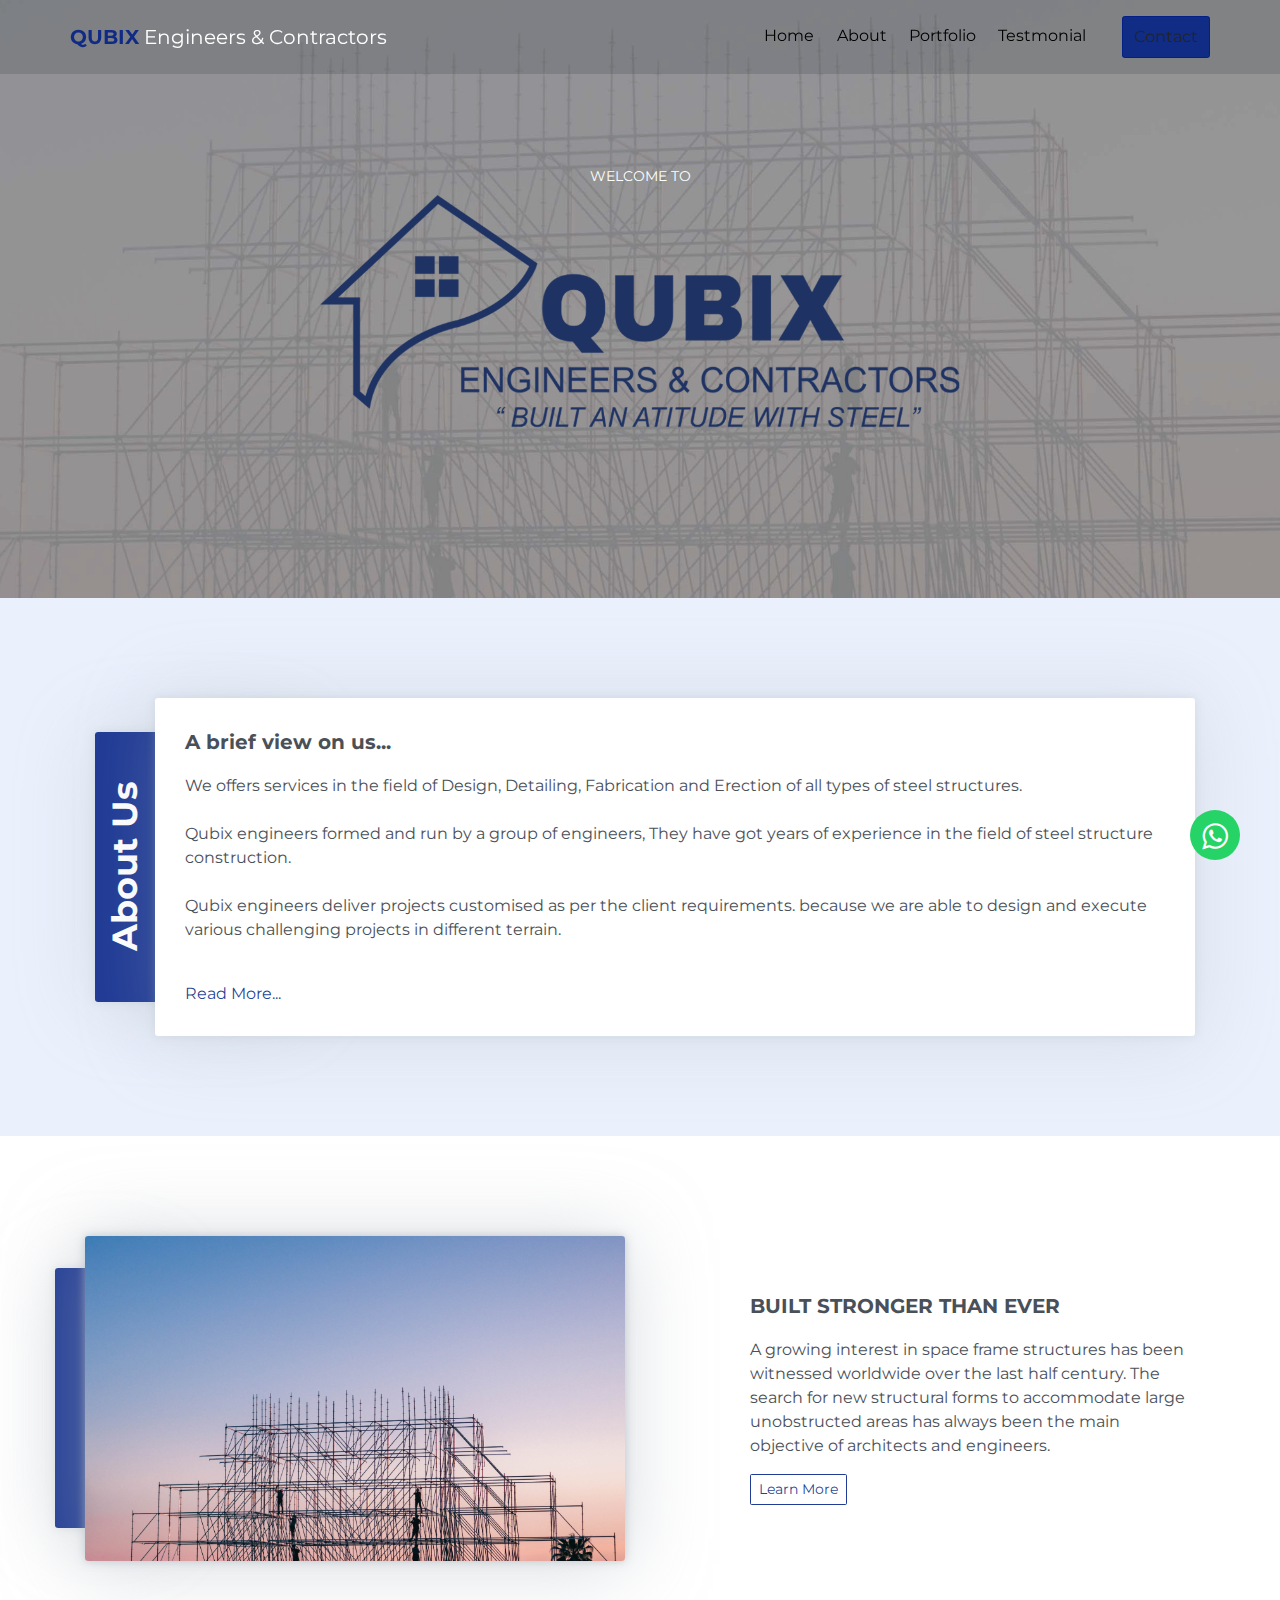
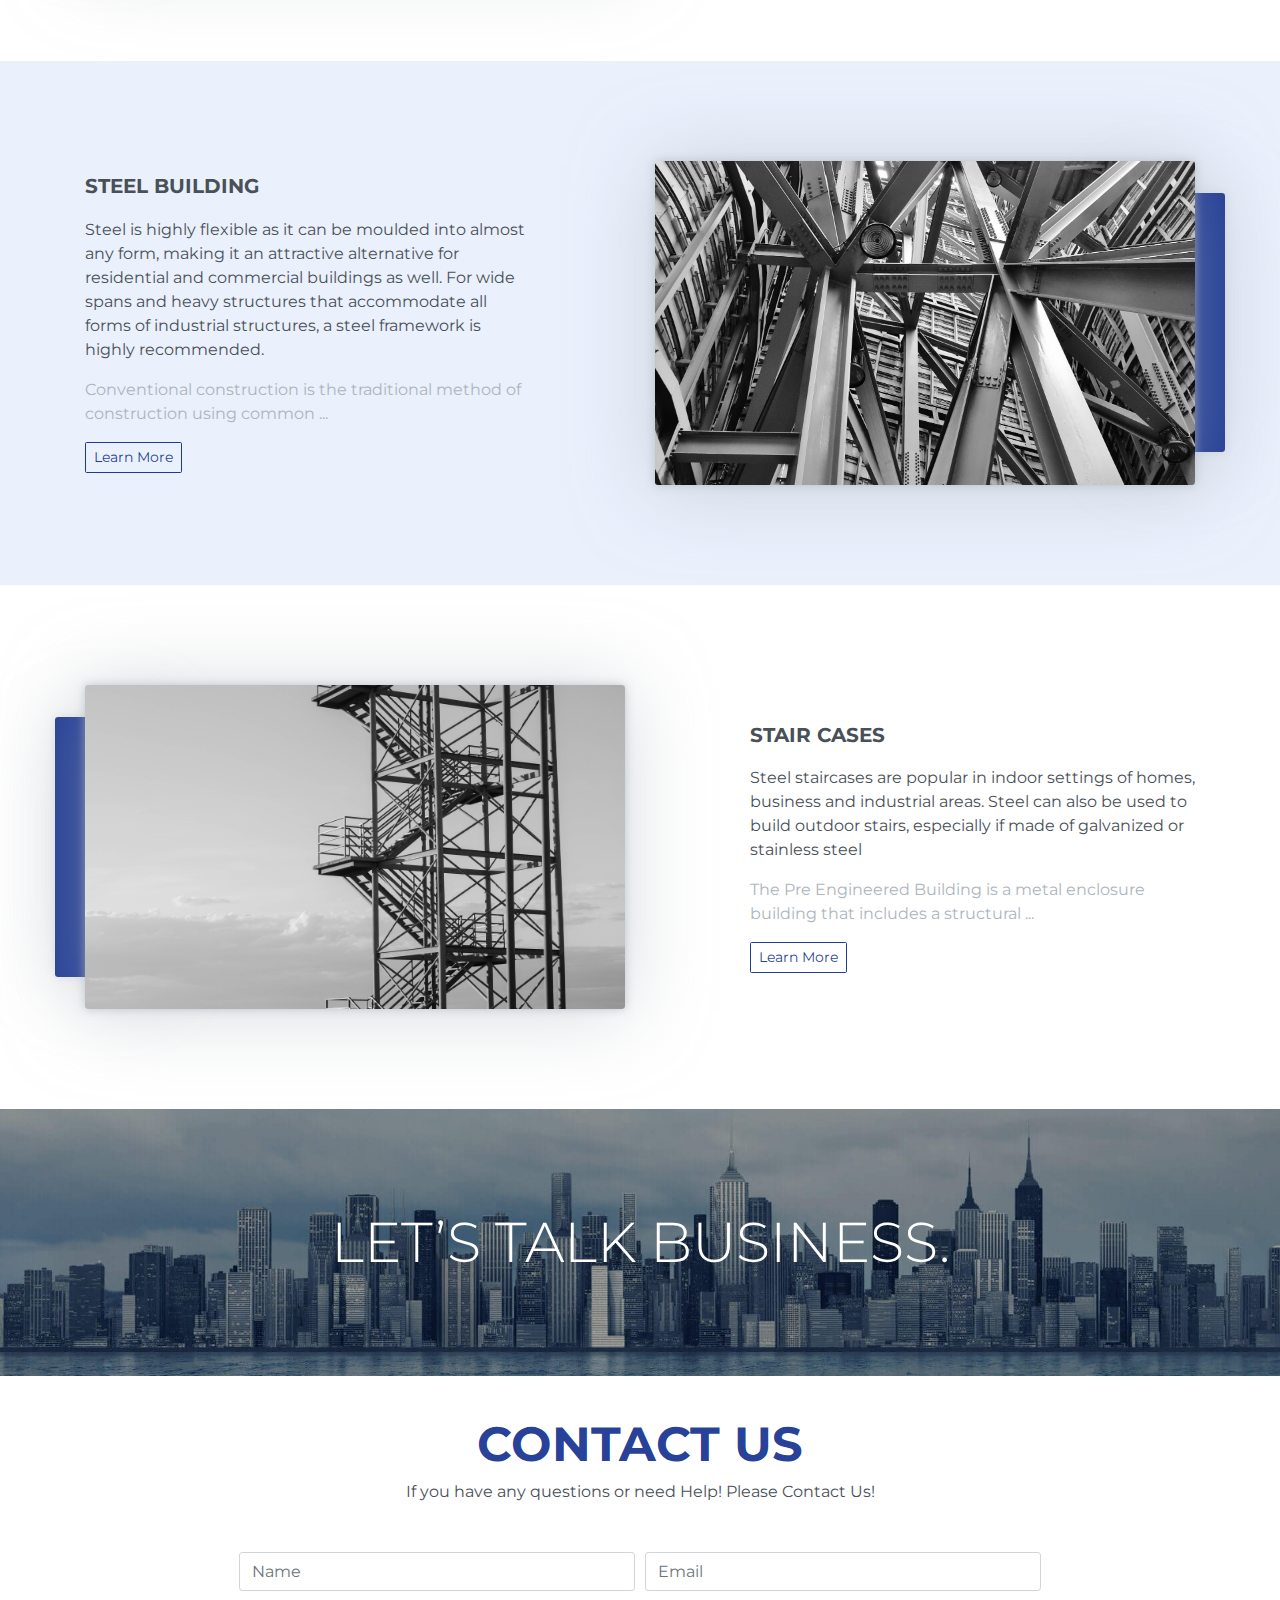
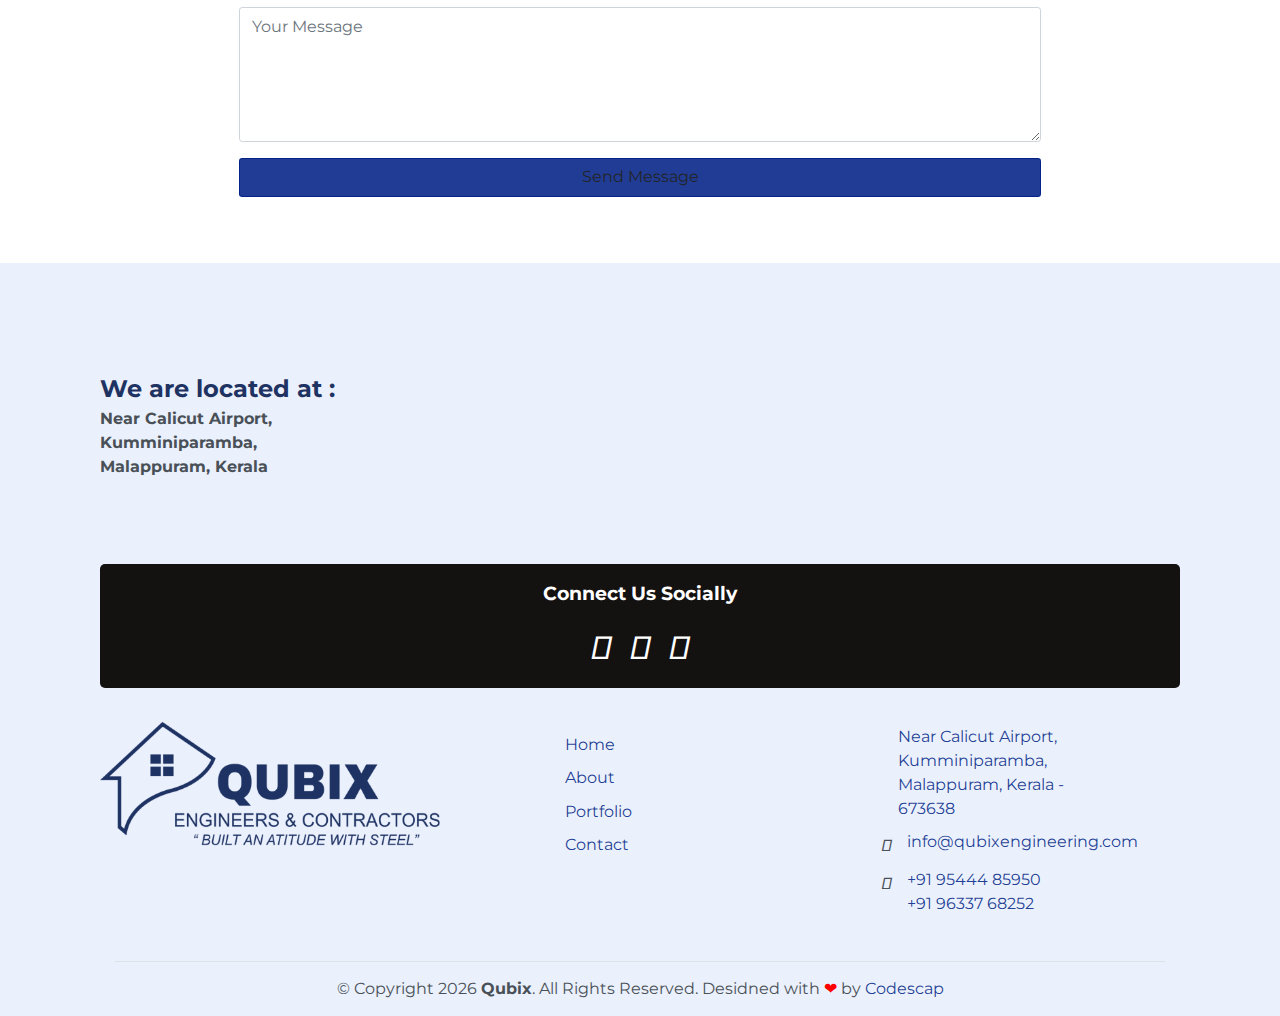
==== commit cf3fb5a2: "data added - map" ====
--- a/index.html
+++ b/index.html
@@ -2,37 +2,38 @@
 <html lang="en">
 
 <head>
-    <meta charset="utf-8">
-    <meta name="viewport" content="width=device-width, initial-scale=1, shrink-to-fit=no">
-    <meta name="description" content="Start your development with AE Accounts Solutions landing page.">
-    <meta name="author" content="Devcrud">
+    <meta charset="utf-8" />
+    <meta name="viewport" content="width=device-width, initial-scale=1, shrink-to-fit=no" />
+    <meta name="description" content="Start your development with AE Accounts Solutions landing page." />
+    <meta name="author" content="Devcrud" />
     <title>Qubix</title>
 
     <!-- font -->
-    <link rel="preconnect" href="https://fonts.googleapis.com">
-    <link rel="preconnect" href="https://fonts.gstatic.com" crossorigin>
+    <link rel="preconnect" href="https://fonts.googleapis.com" />
+    <link rel="preconnect" href="https://fonts.gstatic.com" crossorigin />
     <link href="https://fonts.googleapis.com/css2?family=Montserrat:wght@200;300;400;500;600;700;800;900&display=swap"
-        rel="stylesheet">
+        rel="stylesheet" />
 
     <!-- font icons -->
-    <link rel="stylesheet" href="assets/vendors/themify-icons/css/themify-icons.css">
+    <link rel="stylesheet" href="assets/vendors/themify-icons/css/themify-icons.css" />
     <link rel="stylesheet" href="https://cdnjs.cloudflare.com/ajax/libs/font-awesome/6.2.0/css/all.min.css"
         integrity="sha512-xh6O/CkQoPOWDdYTDqeRdPCVd1SpvCA9XXcUnZS2FmJNp1coAFzvtCN9BmamE+4aHK8yyUHUSCcJHgXloTyT2A=="
         crossorigin="anonymous" referrerpolicy="no-referrer" />
 
     <!-- main styles -->
-    <link rel="stylesheet" href="assets/css/style.css">
-
+    <link rel="stylesheet" href="assets/css/style.css" />
 </head>
 
+<!-- font-awesome -->
+<link rel="stylesheet" href="https://maxcdn.bootstrapcdn.com/font-awesome/4.5.0/css/font-awesome.min.css" />
+
 <body data-spy="scroll" data-target=".navbar" data-offset="40" id="home">
-
     <!-- Page Navbar -->
     <nav id="scrollspy" class="navbar page-navbar navbar-light navbar-expand-md fixed-top" data-spy="affix"
         data-offset-top="20">
-        <div class="container">
-            <a class="navbar-brand" href="#"><strong class="text-primary">QUBIX</strong> <span
-                    class="text-dark">Engineers & Contractors</span></a>
+        <div class="container" style="padding: 1rem 0">
+            <a class="navbar-brand" href="#"><strong class="text-primary">QUBIX</strong>
+                <span class="text-dark">Engineers & Contractors</span></a>
             <button class="navbar-toggler" type="button" data-toggle="collapse" data-target="#navbarSupportedContent"
                 aria-controls="navbarSupportedContent" aria-expanded="false" aria-label="Toggle navigation">
                 <span class="navbar-toggler-icon"></span>
@@ -61,7 +62,8 @@
                 </ul>
             </div>
         </div>
-    </nav><!-- End of Page Navbar -->
+    </nav>
+    <!-- End of Page Navbar -->
 
     <!-- Page Header -->
     <header id="home" class="header">
@@ -70,7 +72,7 @@
             <p class="text-center">WELCOME TO</p>
             <!-- <h1>QUBIX</h1>
             <h3>ENGINEERS & CONTRACTORS</h3> -->
-            <img src="assets/img/logo.png" width="50%" alt="">
+            <img src="assets/img/logo.png" width="50%" alt="" />
             <!-- <button class="btn btn-outline-light">Contact Us</button> -->
         </div>
     </header>
@@ -90,15 +92,19 @@
                     <!-- row -->
                     <div class="row">
                         <div class="col">
-                            <p> We offers services in the field of Design, Detailing, Fabrication and Erection of all
-                                types of steel structures. <br><br>
-
-                                Qubix engineers formed and run by a group of engineers, They have got years of
-                                experience in the field of steel structure construction. <br><br>
-
-                                Qubix engineers deliver projects customised as per the client requirements. because we
-                                are able to design and execute various challenging projects in different terrain.
-                                <br><br>
+                            <p>
+                                We offers services in the field of Design, Detailing,
+                                Fabrication and Erection of all types of steel structures.
+                                <br /><br />
+
+                                Qubix engineers formed and run by a group of engineers, They
+                                have got years of experience in the field of steel structure
+                                construction. <br /><br />
+
+                                Qubix engineers deliver projects customised as per the client
+                                requirements. because we are able to design and execute
+                                various challenging projects in different terrain.
+                                <br /><br />
                             </p>
                         </div>
                         <!-- <div class="col">
@@ -110,14 +116,16 @@
                                 ducimus, alias labore nesciunt atque ab voluptatibus quis! Molestiae dicta
                                 reprehenderit, quod laborum voluptatem laboriosam! Sapiente vel, fugiat voluptates.</p>
                         </div> -->
-                    </div><!-- End of Row -->
+                    </div>
+                    <!-- End of Row -->
                     <a href="about.html">Read More...</a>
                 </div>
-            </div><!-- End of About Wrapper -->
-        </div> <!-- End of Container-->
+            </div>
+            <!-- End of About Wrapper -->
+        </div>
+        <!-- End of Container-->
     </section>
     <!--End of Section -->
-
 
     <!-- section -->
     <section>
@@ -128,15 +136,18 @@
                 <div class="col-md-6">
                     <div class="img-wrapper">
                         <div class="after"></div>
-                        <img src="assets/img/img-1.jpg" class="w-100" alt="About Us">
+                        <img src="assets/img/img-1.jpg" class="w-100" alt="About Us" />
                     </div>
                 </div>
                 <div class="col-md-5">
                     <h6 class="title mb-3">BUILT STRONGER THAN EVER</h6>
 
-                    <p>A growing interest in space frame structures has been witnessed worldwide over the last half
-                        century. The search for new structural forms to accommodate large unobstructed areas has always
-                        been the main objective of architects and engineers. </p>
+                    <p>
+                        A growing interest in space frame structures has been witnessed
+                        worldwide over the last half century. The search for new
+                        structural forms to accommodate large unobstructed areas has
+                        always been the main objective of architects and engineers.
+                    </p>
                     <!-- <p class="text-muted">Lorem ipsum dolor sit amet, consectetur adipisicing elit. Consequuntur, amet!
                     </p> -->
                     <button class="btn btn-outline-primary btn-sm">Learn More</button>
@@ -145,7 +156,8 @@
             <!-- End of Row -->
         </div>
         <!-- End of Container -->
-    </section><!-- End of Section -->
+    </section>
+    <!-- End of Section -->
 
     <!-- section -->
     <section>
@@ -155,36 +167,38 @@
             <div class="row justify-content-between align-items-center">
                 <div class="col-md-5">
                     <h6 class="title mb-3">STEEL BUILDING</h6>
-                    <p>Steel is highly flexible as it can be moulded into almost any form, making it an attractive
-                        alternative for residential and commercial buildings as well. For wide spans and heavy
-                        structures that accommodate all forms of industrial structures, a steel framework is highly
-                        recommended.</p>
-                    <p class="text-muted">Conventional construction is the traditional method of construction using
-                        common ...
+                    <p>
+                        Steel is highly flexible as it can be moulded into almost any
+                        form, making it an attractive alternative for residential and
+                        commercial buildings as well. For wide spans and heavy structures
+                        that accommodate all forms of industrial structures, a steel
+                        framework is highly recommended.
+                    </p>
+                    <p class="text-muted">
+                        Conventional construction is the traditional method of
+                        construction using common ...
                     </p>
                     <button class="btn btn-outline-primary btn-sm">Learn More</button>
-
                 </div>
                 <div class="col-md-6">
                     <div class="img-wrapper">
                         <div class="after right"></div>
-                        <img src="assets/img/steel-building.jpg" class="w-100" alt="About Us">
-                    </div>
-                </div>
-            </div><!-- End of Row -->
-        </div><!-- End of Container-->
-    </section><!-- End of Section -->
-
+                        <img src="assets/img/steel-building.jpg" class="w-100" alt="About Us" />
+                    </div>
+                </div>
+            </div>
+            <!-- End of Row -->
+        </div>
+        <!-- End of Container-->
+    </section>
+    <!-- End of Section -->
 
     <!-- Features Section -->
-    <section class="has-bg-img" id="features">
+    <!-- <section class="has-bg-img" id="features">
         <div class="overlay"></div>
-        <!-- Button trigger modal -->
         <a data-toggle="modal" href="#exampleModalCenter">
             <i></i>
         </a>
-
-        <!-- Modal -->
         <div class="modal fade" id="exampleModalCenter" tabindex="-1" role="dialog"
             aria-labelledby="exampleModalCenterTitle" aria-hidden="true">
             <div class="modal-dialog modal-dialog-centered modal-lg" role="document">
@@ -194,8 +208,9 @@
                     </iframe>
                 </div>
             </div>
-        </div><!-- End of Modal -->
-    </section><!-- End of features Section -->
+        </div>
+    </section> -->
+    <!-- End of features Section -->
 
     <!-- Section -->
     <section>
@@ -206,84 +221,100 @@
                 <div class="col-md-6">
                     <div class="img-wrapper">
                         <div class="after"></div>
-                        <img src="assets/img/staircase.jpg" class="w-100" alt="About us">
+                        <img src="assets/img/staircase.jpg" class="w-100" alt="About us" />
                     </div>
                 </div>
                 <div class="col-md-5">
                     <h6 class="title mb-3">STAIR CASES</h6>
 
-                    <p>Steel staircases are popular in indoor settings of homes, business and industrial areas. Steel
-                        can also be used to build outdoor stairs, especially if made of galvanized or stainless steel
+                    <p>
+                        Steel staircases are popular in indoor settings of homes, business
+                        and industrial areas. Steel can also be used to build outdoor
+                        stairs, especially if made of galvanized or stainless steel
                     </p>
-                    <p class="text-muted">The Pre Engineered Building is a metal enclosure building that includes a
-                        structural ...
+                    <p class="text-muted">
+                        The Pre Engineered Building is a metal enclosure building that
+                        includes a structural ...
                     </p>
                     <button class="btn btn-outline-primary btn-sm">Learn More</button>
                 </div>
-            </div><!-- End of Row -->
-        </div><!-- End of Container-->
-    </section><!-- End of Section -->
+            </div>
+            <!-- End of Row -->
+        </div>
+        <!-- End of Container-->
+    </section>
+    <!-- End of Section -->
 
     <!-- Testmonial Section -->
-    <section class="text-center pt-5" id="testmonial">
-        <!-- Container -->
-        <div class="container">
-            <h3 class="mt-3 mb-5 pb-5">What our Client says</h3>
-            <!-- Row -->
-            <div class="row">
-                <div class="col-sm-10 col-md-4 m-auto">
-                    <div class="testmonial-wrapper">
-                        <img src="assets/img/avatar1.jpg" alt="Client Image">
-                        <h6 class="title mb-3">Adell Smith</h6>
-                        <p>Lorem ipsum dolor sit amet, consectetur adipisicing elit. Praesentium voluptates voluptatem
-                            eum nisi cumque veniam est id reprehenderit atque rerum, cum sit perspiciatis, harum
-                            cupiditate nostrum quibusdam perferendis accusamus, illo.</p>
-                    </div>
-                </div>
-                <div class="col-sm-10 col-md-4 m-auto">
-                    <div class="testmonial-wrapper">
-                        <img src="assets/img/avatar2.jpg" alt="Client Image">
-                        <h6 class="title mb-3">John Doe</h6>
-                        <p>Lorem ipsum dolor sit amet, consectetur adipisicing elit. Praesentium voluptates voluptatem
-                            eum nisi cumque veniam est id reprehenderit atque rerum, cum sit perspiciatis, harum
-                            cupiditate nostrum quibusdam perferendis accusamus, illo.</p>
-                    </div>
-                </div>
-                <div class="col-sm-10 col-md-4 m-auto">
-                    <div class="testmonial-wrapper">
-                        <img src="assets/img/avatar3.jpg" alt="Client Image">
-                        <h6 class="title mb-3">Kyle Butler</h6>
-                        <p>Lorem ipsum dolor sit amet, consectetur adipisicing elit. Praesentium voluptates voluptatem
-                            eum nisi cumque veniam est id reprehenderit atque rerum, cum sit perspiciatis, harum
-                            cupiditate nostrum quibusdam perferendis accusamus, illo.</p>
-                    </div>
-                </div>
-            </div><!-- end of Row -->
-        </div><!-- End of Cotanier -->
-    </section><!-- End of Testmonial Section -->
+    <!-- <section class="text-center pt-5" id="testmonial">
+      <div class="container">
+        <h3 class="mt-3 mb-5 pb-5">What our Client says</h3>
+        <div class="row">
+          <div class="col-sm-10 col-md-4 m-auto">
+            <div class="testmonial-wrapper">
+              <img src="assets/img/avatar1.jpg" alt="Client Image" />
+              <h6 class="title mb-3">Adell Smith</h6>
+              <p>
+                Lorem ipsum dolor sit amet, consectetur adipisicing elit.
+                Praesentium voluptates voluptatem eum nisi cumque veniam est id
+                reprehenderit atque rerum, cum sit perspiciatis, harum
+                cupiditate nostrum quibusdam perferendis accusamus, illo.
+              </p>
+            </div>
+          </div>
+          <div class="col-sm-10 col-md-4 m-auto">
+            <div class="testmonial-wrapper">
+              <img src="assets/img/avatar2.jpg" alt="Client Image" />
+              <h6 class="title mb-3">John Doe</h6>
+              <p>
+                Lorem ipsum dolor sit amet, consectetur adipisicing elit.
+                Praesentium voluptates voluptatem eum nisi cumque veniam est id
+                reprehenderit atque rerum, cum sit perspiciatis, harum
+                cupiditate nostrum quibusdam perferendis accusamus, illo.
+              </p>
+            </div>
+          </div>
+          <div class="col-sm-10 col-md-4 m-auto">
+            <div class="testmonial-wrapper">
+              <img src="assets/img/avatar3.jpg" alt="Client Image" />
+              <h6 class="title mb-3">Kyle Butler</h6>
+              <p>
+                Lorem ipsum dolor sit amet, consectetur adipisicing elit.
+                Praesentium voluptates voluptatem eum nisi cumque veniam est id
+                reprehenderit atque rerum, cum sit perspiciatis, harum
+                cupiditate nostrum quibusdam perferendis accusamus, illo.
+              </p>
+            </div>
+          </div>
+        </div>
+      </div>
+    </section> -->
+    <!-- End of Testmonial Section -->
 
     <!-- Section -->
     <section class="has-bg-img text-center text-light height-auto"
         style="background-image: url(assets/img/bg-img-2.jpg)">
         <h1 class="display-4">LET’S TALK BUSINESS.</h1>
-    </section><!-- End of Section -->
-
+    </section>
+    <!-- End of Section -->
 
     <!-- Contact Section -->
-    <section id="contact" class="text-center">
+    <section id="contact" class="text-center" style="padding-top: 2rem">
         <!-- container -->
         <div class="container">
-            <h1>CONTACT US</h1>
-            <p class="mb-5">If you have any questions or need Help! Please Contact Us! </p>
+            <h1 style="color: #001f85de;">CONTACT US</h1>
+            <p class="mb-5">
+                If you have any questions or need Help! Please Contact Us!
+            </p>
 
             <!-- Contact form -->
             <form class="contact-form col-md-11 col-lg-9 mx-auto">
                 <div class="form-row">
                     <div class="col form-group">
-                        <input type="text" class="form-control" placeholder="Name">
+                        <input type="text" class="form-control" placeholder="Name" />
                     </div>
                     <div class="col form-group">
-                        <input type="email" class="form-control" placeholder="Email">
+                        <input type="email" class="form-control" placeholder="Email" />
                     </div>
                 </div>
                 <div class="form-group">
@@ -291,14 +322,36 @@
                         placeholder="Your Message"></textarea>
                 </div>
                 <div class="form-group">
-                    <input type="submit" class="btn btn-primary btn-block" value="Send Message">
-                </div>
-            </form><!-- End of Contact form -->
-        </div><!-- End of Container-->
-    </section><!-- End of Contact Section -->
+                    <input type="submit" class="btn btn-primary btn-block" value="Send Message" />
+                </div>
+            </form>
+            <!-- End of Contact form -->
+        </div>
+        <!-- End of Container-->
+    </section>
+    <!-- End of Contact Section -->
 
     <!-- Section -->
     <section class="pb-0 pt-4">
+        <!-- location -->
+        <div class="container">
+            <div class="row my-5 mx-auto">
+                <div class="col-lg-6 col-md-6 m-auto">
+                    <!-- <h6 data-aos="fade-right" data-aos-delay="100">Getting Here</h6> -->
+                    <h2 data-aos="fade-up" data-aos-delay="100" style="text-align: start;">We are located at : </h2>
+                    <h4 data-aos="fade-up" data-aos-delay="200">Near Calicut Airport, <br>Kumminiparamba,
+                        <br>Malappuram,
+                        Kerala
+                    </h4>
+                </div>
+                <div data-aos="fade-up" data-aos-delay="200" class="loc-address-map my-2 col-lg-6 col-md-6">
+                    <iframe class="img-fluid mt-2"
+                        src="https://www.google.com/maps/embed?pb=!1m14!1m8!1m3!1d15623.919392353653!2d75.8888252!3d11.7664698!3m2!1i1024!2i768!4f13.1!3m3!1m2!1s0x0%3A0x28b92916745169b4!2sElements%20Resort!5e0!3m2!1sen!2sin!4v1662965910380!5m2!1sen!2sin"
+                        width="600" height="250" style="border:0;" allowfullscreen="" loading="lazy"
+                        referrerpolicy="no-referrer-when-downgrade"></iframe>
+                </div>
+            </div>
+        </div>
         <!-- Container -->
         <div class="container">
             <div class="container">
@@ -306,13 +359,14 @@
                     <h3 class="pb-3">Connect Us Socially</h3>
                     <div class="icons-class-footer-top">
                         <i class="fa-brands fa-facebook px-2"></i>
-                        <i class="fa-brands fa-whatsapp px-2"></i>
+                        <a href="https://api.whatsapp.com/send/?phone=919544485950&text&type=phone_number&app_absent=0"
+                            target="_blank"><i class="fa-brands fa-whatsapp px-2"></i></a>
                         <i class="fa-brands fa-instagram px-2"></i>
                     </div>
                 </div>
                 <div class="row justify-content-between pt-4">
                     <div class="col-lg-4">
-                        <img class="img-fluid" src="assets/img/logo.png" alt="">
+                        <img class="img-fluid" src="assets/img/logo.png" alt="" />
                     </div>
                     <div class="row footer-cont">
                         <div class="footer-links col-lg-4 pt-2">
@@ -324,36 +378,50 @@
                                 <li><a href="">Contact</a></li>
                             </ul>
                         </div>
-                        <div class="col-lg-5">
+                        <div class="col-lg-5" style="padding: 0 2rem">
                             <div class="footer-contact">
                                 <i class="fa-solid fa-location-dot pr-3 mt-1"></i>
-                                <div><a href="">Kumminiparamba, Near Calicut Airport, Malappuram, Kerala - 673638</a>
+                                <div>
+                                    <a href="">Near Calicut Airport, Kumminiparamba, Malappuram, Kerala
+                                        - 673638</a>
                                 </div>
                             </div>
                             <div class="footer-contact">
                                 <i class="fa-solid fa-envelope pr-3 mt-1"></i>
-                                <a href="">company@mail.com</a>
+                                <a href="">info@qubixengineering.com</a>
                             </div>
                             <div class="footer-contact">
                                 <i class="fa-solid fa-phone pr-3 mt-1"></i>
-                                <a href="">911234567890</a>
+                                <div class="d-flex flex-column">
+                                    <a href="">+91 95444 85950</a>
+                                    <a href="">+91 96337 68252</a>
+                                </div>
                             </div>
                         </div>
                     </div>
                 </div>
             </div>
 
+            <a href="https://api.whatsapp.com/send?phone=919544485950&text&app_absent=0" class="float" target="_blank">
+                <i class="fa fa-whatsapp my-float"></i>
+            </a>
+
             <!-- foooter -->
             <footer class="footer text-center">
-                <p>&copy; Copyright
-                    <script>document.write(new Date().getFullYear())</script><strong> Qubix</strong>. All Rights
-                    Reserved. Desidned with <span>❤</span> by <a href="www.codescap.com">Codescap</a>
+                <p>
+                    &copy; Copyright
+                    <script>
+                        document.write(new Date().getFullYear());
+                    </script>
+                    <strong> Qubix</strong>. All Rights Reserved. Desidned with
+                    <span>❤</span> by <a href="www.codescap.com">Codescap</a>
                 </p>
-            </footer><!-- End of Footer-->
-
+            </footer>
+            <!-- End of Footer-->
         </div>
         <!--End of Container -->
-    </section><!-- End of Section -->
+    </section>
+    <!-- End of Section -->
 
     <!-- core  -->
     <script src="assets/vendors/jquery/jquery-3.4.1.js"></script>
@@ -364,6 +432,6 @@
 
     <!-- AE Accounts Solutions js -->
     <script src="assets/js/creative-design.js"></script>
-
 </body>
+
 </html>--- a/assets/css/style.css
+++ b/assets/css/style.css
@@ -3,25 +3,25 @@
 @import url("https://fonts.googleapis.com/css?family=Ubuntu:300,300i,400,400i,500,500i,700,700i&display=swap");
 
 :root {
-  --blue: #79A9F5;
-  --indigo: #C45F90;
-  --purple: #A16AE8;
-  --pink: #FC8BC0;
-  --red: #F85C70;
-  --orange: #FF8882;
+  --blue: #79a9f5;
+  --indigo: #c45f90;
+  --purple: #a16ae8;
+  --pink: #fc8bc0;
+  --red: #f85c70;
+  --orange: #ff8882;
   --yellow: #001f85de;
-  --green: #A3C14A;
+  --green: #a3c14a;
   --teal: #20c997;
-  --cyan: #47D8E0;
+  --cyan: #47d8e0;
   --white: #fff;
   --gray: #6c757d;
   --gray-dark: #343a40;
   --primary: #001f85de;
   --secondary: #6c757d;
-  --success: #A3C14A;
-  --info: #47D8E0;
-  --warning: #FF8882;
-  --danger: #F85C70;
+  --success: #a3c14a;
+  --info: #47d8e0;
+  --warning: #ff8882;
+  --danger: #f85c70;
   --light: #f8f9fa;
   --dark: #343a40;
   --breakpoint-xs: 0;
@@ -29,7 +29,7 @@
   --breakpoint-md: 768px;
   --breakpoint-lg: 992px;
   --breakpoint-xl: 1200px;
-  --font-family: 'Montserrat', sans-serif;
+  --font-family: "Montserrat", sans-serif;
   /* --font-family-monospace: SFMono-Regular, Menlo, Monaco, Consolas, "Liberation Mono", "Courier New", monospace; */
 }
 
@@ -40,7 +40,7 @@
 }
 
 html {
-  font-family: 'Montserrat', sans-serif;
+  font-family: "Montserrat", sans-serif;
   line-height: 1.15;
   -webkit-text-size-adjust: 100%;
   -webkit-tap-highlight-color: rgba(0, 0, 0, 0);
@@ -71,7 +71,7 @@
 
 body {
   margin: 0;
-  font-family: 'Montserrat', sans-serif;
+  font-family: "Montserrat", sans-serif;
   font-size: 1rem;
   font-weight: 400;
   line-height: 1.5;
@@ -88,7 +88,7 @@
   padding: 0 0 50px 0;
 }
 
-.cont-page-sec{
+.cont-page-sec {
   margin-top: 120px;
 }
 
@@ -176,7 +176,7 @@
 }
 
 dd {
-  margin-bottom: .5rem;
+  margin-bottom: 0.5rem;
   margin-left: 0;
 }
 
@@ -202,11 +202,11 @@
 }
 
 sub {
-  bottom: -.25em;
+  bottom: -0.25em;
 }
 
 sup {
-  top: -.5em;
+  top: -0.5em;
 }
 
 a {
@@ -239,7 +239,7 @@
 code,
 kbd,
 samp {
-  font-family: 'Montserrat', sans-serif;
+  font-family: "Montserrat", sans-serif;
   font-size: 1em;
 }
 
@@ -370,7 +370,7 @@
   width: 100%;
   max-width: 100%;
   padding: 0;
-  margin-bottom: .5rem;
+  margin-bottom: 0.5rem;
   font-size: 1.5rem;
   line-height: inherit;
   color: inherit;
@@ -538,11 +538,11 @@
 
 code {
   font-size: 87.5%;
-  color: #FC8BC0;
+  color: #fc8bc0;
   word-break: break-word;
 }
 
-a>code {
+a > code {
   color: inherit;
 }
 
@@ -634,8 +634,8 @@
   margin-left: 0;
 }
 
-.no-gutters>.col,
-.no-gutters>[class*="col-"] {
+.no-gutters > .col,
+.no-gutters > [class*="col-"] {
   padding-right: 0;
   padding-left: 0;
 }
@@ -2083,7 +2083,7 @@
   border-bottom: 2px solid #495057;
 }
 
-.table tbody+tbody {
+.table tbody + tbody {
   border-top: 2px solid #495057;
 }
 
@@ -2109,7 +2109,7 @@
 .table-borderless th,
 .table-borderless td,
 .table-borderless thead th,
-.table-borderless tbody+tbody {
+.table-borderless tbody + tbody {
   border: 0;
 }
 
@@ -2123,15 +2123,15 @@
 }
 
 .table-primary,
-.table-primary>th,
-.table-primary>td {
+.table-primary > th,
+.table-primary > td {
   background-color: #fef2c4;
 }
 
 .table-primary th,
 .table-primary td,
 .table-primary thead th,
-.table-primary tbody+tbody {
+.table-primary tbody + tbody {
   border-color: #fce791;
 }
 
@@ -2139,21 +2139,21 @@
   background-color: #feecab;
 }
 
-.table-hover .table-primary:hover>td,
-.table-hover .table-primary:hover>th {
+.table-hover .table-primary:hover > td,
+.table-hover .table-primary:hover > th {
   background-color: #feecab;
 }
 
 .table-secondary,
-.table-secondary>th,
-.table-secondary>td {
+.table-secondary > th,
+.table-secondary > td {
   background-color: #d6d8db;
 }
 
 .table-secondary th,
 .table-secondary td,
 .table-secondary thead th,
-.table-secondary tbody+tbody {
+.table-secondary tbody + tbody {
   border-color: #b3b7bb;
 }
 
@@ -2161,21 +2161,21 @@
   background-color: #c8cbcf;
 }
 
-.table-hover .table-secondary:hover>td,
-.table-hover .table-secondary:hover>th {
+.table-hover .table-secondary:hover > td,
+.table-hover .table-secondary:hover > th {
   background-color: #c8cbcf;
 }
 
 .table-success,
-.table-success>th,
-.table-success>td {
+.table-success > th,
+.table-success > td {
   background-color: #e5eecc;
 }
 
 .table-success th,
 .table-success td,
 .table-success thead th,
-.table-success tbody+tbody {
+.table-success tbody + tbody {
   border-color: #cfdfa1;
 }
 
@@ -2183,21 +2183,21 @@
   background-color: #dbe8b9;
 }
 
-.table-hover .table-success:hover>td,
-.table-hover .table-success:hover>th {
+.table-hover .table-success:hover > td,
+.table-hover .table-success:hover > th {
   background-color: #dbe8b9;
 }
 
 .table-info,
-.table-info>th,
-.table-info>td {
+.table-info > th,
+.table-info > td {
   background-color: #cbf4f6;
 }
 
 .table-info th,
 .table-info td,
 .table-info thead th,
-.table-info tbody+tbody {
+.table-info tbody + tbody {
   border-color: #9febef;
 }
 
@@ -2205,21 +2205,21 @@
   background-color: #b5eff2;
 }
 
-.table-hover .table-info:hover>td,
-.table-hover .table-info:hover>th {
+.table-hover .table-info:hover > td,
+.table-hover .table-info:hover > th {
   background-color: #b5eff2;
 }
 
 .table-warning,
-.table-warning>th,
-.table-warning>td {
+.table-warning > th,
+.table-warning > td {
   background-color: #ffdedc;
 }
 
 .table-warning th,
 .table-warning td,
 .table-warning thead th,
-.table-warning tbody+tbody {
+.table-warning tbody + tbody {
   border-color: #ffc1be;
 }
 
@@ -2227,21 +2227,21 @@
   background-color: #ffc6c3;
 }
 
-.table-hover .table-warning:hover>td,
-.table-hover .table-warning:hover>th {
+.table-hover .table-warning:hover > td,
+.table-hover .table-warning:hover > th {
   background-color: #ffc6c3;
 }
 
 .table-danger,
-.table-danger>th,
-.table-danger>td {
+.table-danger > th,
+.table-danger > td {
   background-color: #fdd1d7;
 }
 
 .table-danger th,
 .table-danger td,
 .table-danger thead th,
-.table-danger tbody+tbody {
+.table-danger tbody + tbody {
   border-color: #fbaab5;
 }
 
@@ -2249,21 +2249,21 @@
   background-color: #fcb9c2;
 }
 
-.table-hover .table-danger:hover>td,
-.table-hover .table-danger:hover>th {
+.table-hover .table-danger:hover > td,
+.table-hover .table-danger:hover > th {
   background-color: #fcb9c2;
 }
 
 .table-light,
-.table-light>th,
-.table-light>td {
+.table-light > th,
+.table-light > td {
   background-color: #fdfdfe;
 }
 
 .table-light th,
 .table-light td,
 .table-light thead th,
-.table-light tbody+tbody {
+.table-light tbody + tbody {
   border-color: #fbfcfc;
 }
 
@@ -2271,21 +2271,21 @@
   background-color: #ececf6;
 }
 
-.table-hover .table-light:hover>td,
-.table-hover .table-light:hover>th {
+.table-hover .table-light:hover > td,
+.table-hover .table-light:hover > th {
   background-color: #ececf6;
 }
 
 .table-dark,
-.table-dark>th,
-.table-dark>td {
+.table-dark > th,
+.table-dark > td {
   background-color: #c6c8ca;
 }
 
 .table-dark th,
 .table-dark td,
 .table-dark thead th,
-.table-dark tbody+tbody {
+.table-dark tbody + tbody {
   border-color: #95999c;
 }
 
@@ -2293,14 +2293,14 @@
   background-color: #b9bbbe;
 }
 
-.table-hover .table-dark:hover>td,
-.table-hover .table-dark:hover>th {
+.table-hover .table-dark:hover > td,
+.table-hover .table-dark:hover > th {
   background-color: #b9bbbe;
 }
 
 .table-active,
-.table-active>th,
-.table-active>td {
+.table-active > th,
+.table-active > td {
   background-color: rgba(0, 0, 0, 0.075);
 }
 
@@ -2308,8 +2308,8 @@
   background-color: rgba(0, 0, 0, 0.075);
 }
 
-.table-hover .table-active:hover>td,
-.table-hover .table-active:hover>th {
+.table-hover .table-active:hover > td,
+.table-hover .table-active:hover > th {
   background-color: rgba(0, 0, 0, 0.075);
 }
 
@@ -2357,7 +2357,7 @@
     -webkit-overflow-scrolling: touch;
   }
 
-  .table-responsive-sm>.table-bordered {
+  .table-responsive-sm > .table-bordered {
     border: 0;
   }
 }
@@ -2370,7 +2370,7 @@
     -webkit-overflow-scrolling: touch;
   }
 
-  .table-responsive-md>.table-bordered {
+  .table-responsive-md > .table-bordered {
     border: 0;
   }
 }
@@ -2383,7 +2383,7 @@
     -webkit-overflow-scrolling: touch;
   }
 
-  .table-responsive-lg>.table-bordered {
+  .table-responsive-lg > .table-bordered {
     border: 0;
   }
 }
@@ -2396,7 +2396,7 @@
     -webkit-overflow-scrolling: touch;
   }
 
-  .table-responsive-xl>.table-bordered {
+  .table-responsive-xl > .table-bordered {
     border: 0;
   }
 }
@@ -2408,7 +2408,7 @@
   -webkit-overflow-scrolling: touch;
 }
 
-.table-responsive>.table-bordered {
+.table-responsive > .table-bordered {
   border: 0;
 }
 
@@ -2425,7 +2425,8 @@
   background-clip: padding-box;
   border: 1px solid #ced4da;
   border-radius: 0.2rem;
-  -webkit-transition: border-color 0.15s ease-in-out, box-shadow 0.15s ease-in-out;
+  -webkit-transition: border-color 0.15s ease-in-out,
+    box-shadow 0.15s ease-in-out;
   transition: border-color 0.15s ease-in-out, box-shadow 0.15s ease-in-out;
 }
 
@@ -2578,8 +2579,8 @@
   margin-left: -5px;
 }
 
-.form-row>.col,
-.form-row>[class*="col-"] {
+.form-row > .col,
+.form-row > [class*="col-"] {
   padding-right: 5px;
   padding-left: 5px;
 }
@@ -2596,7 +2597,7 @@
   margin-left: -1.25rem;
 }
 
-.form-check-input:disabled~.form-check-label {
+.form-check-input:disabled ~ .form-check-label {
   color: #adb5bd;
 }
 
@@ -2629,7 +2630,7 @@
   width: 100%;
   margin-top: 0.25rem;
   font-size: 80%;
-  color: #A3C14A;
+  color: #a3c14a;
 }
 
 .valid-tooltip {
@@ -2639,7 +2640,7 @@
   display: none;
   max-width: 100%;
   padding: 0.25rem 0.5rem;
-  margin-top: .1rem;
+  margin-top: 0.1rem;
   font-size: 0.875rem;
   line-height: 1.5;
   color: #212529;
@@ -2649,7 +2650,7 @@
 
 .was-validated .form-control:valid,
 .form-control.is-valid {
-  border-color: #A3C14A;
+  border-color: #a3c14a;
   padding-right: calc(1.5em + 0.8rem);
   background-image: url("data:image/svg+xml,%3csvg xmlns='http://www.w3.org/2000/svg' viewBox='0 0 8 8'%3e%3cpath fill='%23A3C14A' d='M2.3 6.73L.6 4.53c-.4-1.04.46-1.4 1.1-.8l1.1 1.4 3.4-3.8c.6-.63 1.6-.27 1.2.7l-4 4.6c-.43.5-.8.4-1.1.1z'/%3e%3c/svg%3e");
   background-repeat: no-repeat;
@@ -2659,14 +2660,14 @@
 
 .was-validated .form-control:valid:focus,
 .form-control.is-valid:focus {
-  border-color: #A3C14A;
+  border-color: #a3c14a;
   box-shadow: 0 0 0 0.2rem rgba(163, 193, 74, 0.25);
 }
 
-.was-validated .form-control:valid~.valid-feedback,
-.was-validated .form-control:valid~.valid-tooltip,
-.form-control.is-valid~.valid-feedback,
-.form-control.is-valid~.valid-tooltip {
+.was-validated .form-control:valid ~ .valid-feedback,
+.was-validated .form-control:valid ~ .valid-tooltip,
+.form-control.is-valid ~ .valid-feedback,
+.form-control.is-valid ~ .valid-tooltip {
   display: block;
 }
 
@@ -2678,91 +2679,102 @@
 
 .was-validated .custom-select:valid,
 .custom-select.is-valid {
-  border-color: #A3C14A;
+  border-color: #a3c14a;
   padding-right: calc((1em + 0.8rem) * 3 / 4 + 1.78rem);
-  background: url("data:image/svg+xml,%3csvg xmlns='http://www.w3.org/2000/svg' viewBox='0 0 4 5'%3e%3cpath fill='%23343a40' d='M2 0L0 2h4zm0 5L0 3h4z'/%3e%3c/svg%3e") no-repeat right 0.78rem center/8px 10px, url("data:image/svg+xml,%3csvg xmlns='http://www.w3.org/2000/svg' viewBox='0 0 8 8'%3e%3cpath fill='%23A3C14A' d='M2.3 6.73L.6 4.53c-.4-1.04.46-1.4 1.1-.8l1.1 1.4 3.4-3.8c.6-.63 1.6-.27 1.2.7l-4 4.6c-.43.5-.8.4-1.1.1z'/%3e%3c/svg%3e") #fff no-repeat center right 1.78rem/calc(0.75em + 0.4rem) calc(0.75em + 0.4rem);
+  background: url("data:image/svg+xml,%3csvg xmlns='http://www.w3.org/2000/svg' viewBox='0 0 4 5'%3e%3cpath fill='%23343a40' d='M2 0L0 2h4zm0 5L0 3h4z'/%3e%3c/svg%3e")
+      no-repeat right 0.78rem center/8px 10px,
+    url("data:image/svg+xml,%3csvg xmlns='http://www.w3.org/2000/svg' viewBox='0 0 8 8'%3e%3cpath fill='%23A3C14A' d='M2.3 6.73L.6 4.53c-.4-1.04.46-1.4 1.1-.8l1.1 1.4 3.4-3.8c.6-.63 1.6-.27 1.2.7l-4 4.6c-.43.5-.8.4-1.1.1z'/%3e%3c/svg%3e")
+      #fff no-repeat center right 1.78rem / calc(0.75em + 0.4rem)
+      calc(0.75em + 0.4rem);
 }
 
 .was-validated .custom-select:valid:focus,
 .custom-select.is-valid:focus {
-  border-color: #A3C14A;
+  border-color: #a3c14a;
   box-shadow: 0 0 0 0.2rem rgba(163, 193, 74, 0.25);
 }
 
-.was-validated .custom-select:valid~.valid-feedback,
-.was-validated .custom-select:valid~.valid-tooltip,
-.custom-select.is-valid~.valid-feedback,
-.custom-select.is-valid~.valid-tooltip {
+.was-validated .custom-select:valid ~ .valid-feedback,
+.was-validated .custom-select:valid ~ .valid-tooltip,
+.custom-select.is-valid ~ .valid-feedback,
+.custom-select.is-valid ~ .valid-tooltip {
   display: block;
 }
 
-.was-validated .form-control-file:valid~.valid-feedback,
-.was-validated .form-control-file:valid~.valid-tooltip,
-.form-control-file.is-valid~.valid-feedback,
-.form-control-file.is-valid~.valid-tooltip {
+.was-validated .form-control-file:valid ~ .valid-feedback,
+.was-validated .form-control-file:valid ~ .valid-tooltip,
+.form-control-file.is-valid ~ .valid-feedback,
+.form-control-file.is-valid ~ .valid-tooltip {
   display: block;
 }
 
-.was-validated .form-check-input:valid~.form-check-label,
-.form-check-input.is-valid~.form-check-label {
-  color: #A3C14A;
-}
-
-.was-validated .form-check-input:valid~.valid-feedback,
-.was-validated .form-check-input:valid~.valid-tooltip,
-.form-check-input.is-valid~.valid-feedback,
-.form-check-input.is-valid~.valid-tooltip {
+.was-validated .form-check-input:valid ~ .form-check-label,
+.form-check-input.is-valid ~ .form-check-label {
+  color: #a3c14a;
+}
+
+.was-validated .form-check-input:valid ~ .valid-feedback,
+.was-validated .form-check-input:valid ~ .valid-tooltip,
+.form-check-input.is-valid ~ .valid-feedback,
+.form-check-input.is-valid ~ .valid-tooltip {
   display: block;
 }
 
-.was-validated .custom-control-input:valid~.custom-control-label,
-.custom-control-input.is-valid~.custom-control-label {
-  color: #A3C14A;
-}
-
-.was-validated .custom-control-input:valid~.custom-control-label::before,
-.custom-control-input.is-valid~.custom-control-label::before {
-  border-color: #A3C14A;
-}
-
-.was-validated .custom-control-input:valid~.valid-feedback,
-.was-validated .custom-control-input:valid~.valid-tooltip,
-.custom-control-input.is-valid~.valid-feedback,
-.custom-control-input.is-valid~.valid-tooltip {
+.was-validated .custom-control-input:valid ~ .custom-control-label,
+.custom-control-input.is-valid ~ .custom-control-label {
+  color: #a3c14a;
+}
+
+.was-validated .custom-control-input:valid ~ .custom-control-label::before,
+.custom-control-input.is-valid ~ .custom-control-label::before {
+  border-color: #a3c14a;
+}
+
+.was-validated .custom-control-input:valid ~ .valid-feedback,
+.was-validated .custom-control-input:valid ~ .valid-tooltip,
+.custom-control-input.is-valid ~ .valid-feedback,
+.custom-control-input.is-valid ~ .valid-tooltip {
   display: block;
 }
 
-.was-validated .custom-control-input:valid:checked~.custom-control-label::before,
-.custom-control-input.is-valid:checked~.custom-control-label::before {
+.was-validated
+  .custom-control-input:valid:checked
+  ~ .custom-control-label::before,
+.custom-control-input.is-valid:checked ~ .custom-control-label::before {
   border-color: #b6ce70;
   background-color: #b6ce70;
 }
 
-.was-validated .custom-control-input:valid:focus~.custom-control-label::before,
-.custom-control-input.is-valid:focus~.custom-control-label::before {
+.was-validated
+  .custom-control-input:valid:focus
+  ~ .custom-control-label::before,
+.custom-control-input.is-valid:focus ~ .custom-control-label::before {
   box-shadow: 0 0 0 0.2rem rgba(163, 193, 74, 0.25);
 }
 
-.was-validated .custom-control-input:valid:focus:not(:checked)~.custom-control-label::before,
-.custom-control-input.is-valid:focus:not(:checked)~.custom-control-label::before {
-  border-color: #A3C14A;
-}
-
-.was-validated .custom-file-input:valid~.custom-file-label,
-.custom-file-input.is-valid~.custom-file-label {
-  border-color: #A3C14A;
-}
-
-.was-validated .custom-file-input:valid~.valid-feedback,
-.was-validated .custom-file-input:valid~.valid-tooltip,
-.custom-file-input.is-valid~.valid-feedback,
-.custom-file-input.is-valid~.valid-tooltip {
+.was-validated
+  .custom-control-input:valid:focus:not(:checked)
+  ~ .custom-control-label::before,
+.custom-control-input.is-valid:focus:not(:checked)
+  ~ .custom-control-label::before {
+  border-color: #a3c14a;
+}
+
+.was-validated .custom-file-input:valid ~ .custom-file-label,
+.custom-file-input.is-valid ~ .custom-file-label {
+  border-color: #a3c14a;
+}
+
+.was-validated .custom-file-input:valid ~ .valid-feedback,
+.was-validated .custom-file-input:valid ~ .valid-tooltip,
+.custom-file-input.is-valid ~ .valid-feedback,
+.custom-file-input.is-valid ~ .valid-tooltip {
   display: block;
 }
 
-.was-validated .custom-file-input:valid:focus~.custom-file-label,
-.custom-file-input.is-valid:focus~.custom-file-label {
-  border-color: #A3C14A;
+.was-validated .custom-file-input:valid:focus ~ .custom-file-label,
+.custom-file-input.is-valid:focus ~ .custom-file-label {
+  border-color: #a3c14a;
   box-shadow: 0 0 0 0.2rem rgba(163, 193, 74, 0.25);
 }
 
@@ -2771,7 +2783,7 @@
   width: 100%;
   margin-top: 0.25rem;
   font-size: 80%;
-  color: #F85C70;
+  color: #f85c70;
 }
 
 .invalid-tooltip {
@@ -2781,7 +2793,7 @@
   display: none;
   max-width: 100%;
   padding: 0.25rem 0.5rem;
-  margin-top: .1rem;
+  margin-top: 0.1rem;
   font-size: 0.875rem;
   line-height: 1.5;
   color: #fff;
@@ -2791,7 +2803,7 @@
 
 .was-validated .form-control:invalid,
 .form-control.is-invalid {
-  border-color: #F85C70;
+  border-color: #f85c70;
   padding-right: calc(1.5em + 0.8rem);
   background-image: url("data:image/svg+xml,%3csvg xmlns='http://www.w3.org/2000/svg' fill='%23F85C70' viewBox='-2 -2 7 7'%3e%3cpath stroke='%23F85C70' d='M0 0l3 3m0-3L0 3'/%3e%3ccircle r='.5'/%3e%3ccircle cx='3' r='.5'/%3e%3ccircle cy='3' r='.5'/%3e%3ccircle cx='3' cy='3' r='.5'/%3e%3c/svg%3E");
   background-repeat: no-repeat;
@@ -2801,14 +2813,14 @@
 
 .was-validated .form-control:invalid:focus,
 .form-control.is-invalid:focus {
-  border-color: #F85C70;
+  border-color: #f85c70;
   box-shadow: 0 0 0 0.2rem rgba(248, 92, 112, 0.25);
 }
 
-.was-validated .form-control:invalid~.invalid-feedback,
-.was-validated .form-control:invalid~.invalid-tooltip,
-.form-control.is-invalid~.invalid-feedback,
-.form-control.is-invalid~.invalid-tooltip {
+.was-validated .form-control:invalid ~ .invalid-feedback,
+.was-validated .form-control:invalid ~ .invalid-tooltip,
+.form-control.is-invalid ~ .invalid-feedback,
+.form-control.is-invalid ~ .invalid-tooltip {
   display: block;
 }
 
@@ -2820,91 +2832,102 @@
 
 .was-validated .custom-select:invalid,
 .custom-select.is-invalid {
-  border-color: #F85C70;
+  border-color: #f85c70;
   padding-right: calc((1em + 0.8rem) * 3 / 4 + 1.78rem);
-  background: url("data:image/svg+xml,%3csvg xmlns='http://www.w3.org/2000/svg' viewBox='0 0 4 5'%3e%3cpath fill='%23343a40' d='M2 0L0 2h4zm0 5L0 3h4z'/%3e%3c/svg%3e") no-repeat right 0.78rem center/8px 10px, url("data:image/svg+xml,%3csvg xmlns='http://www.w3.org/2000/svg' fill='%23F85C70' viewBox='-2 -2 7 7'%3e%3cpath stroke='%23F85C70' d='M0 0l3 3m0-3L0 3'/%3e%3ccircle r='.5'/%3e%3ccircle cx='3' r='.5'/%3e%3ccircle cy='3' r='.5'/%3e%3ccircle cx='3' cy='3' r='.5'/%3e%3c/svg%3E") #fff no-repeat center right 1.78rem/calc(0.75em + 0.4rem) calc(0.75em + 0.4rem);
+  background: url("data:image/svg+xml,%3csvg xmlns='http://www.w3.org/2000/svg' viewBox='0 0 4 5'%3e%3cpath fill='%23343a40' d='M2 0L0 2h4zm0 5L0 3h4z'/%3e%3c/svg%3e")
+      no-repeat right 0.78rem center/8px 10px,
+    url("data:image/svg+xml,%3csvg xmlns='http://www.w3.org/2000/svg' fill='%23F85C70' viewBox='-2 -2 7 7'%3e%3cpath stroke='%23F85C70' d='M0 0l3 3m0-3L0 3'/%3e%3ccircle r='.5'/%3e%3ccircle cx='3' r='.5'/%3e%3ccircle cy='3' r='.5'/%3e%3ccircle cx='3' cy='3' r='.5'/%3e%3c/svg%3E")
+      #fff no-repeat center right 1.78rem / calc(0.75em + 0.4rem)
+      calc(0.75em + 0.4rem);
 }
 
 .was-validated .custom-select:invalid:focus,
 .custom-select.is-invalid:focus {
-  border-color: #F85C70;
+  border-color: #f85c70;
   box-shadow: 0 0 0 0.2rem rgba(248, 92, 112, 0.25);
 }
 
-.was-validated .custom-select:invalid~.invalid-feedback,
-.was-validated .custom-select:invalid~.invalid-tooltip,
-.custom-select.is-invalid~.invalid-feedback,
-.custom-select.is-invalid~.invalid-tooltip {
+.was-validated .custom-select:invalid ~ .invalid-feedback,
+.was-validated .custom-select:invalid ~ .invalid-tooltip,
+.custom-select.is-invalid ~ .invalid-feedback,
+.custom-select.is-invalid ~ .invalid-tooltip {
   display: block;
 }
 
-.was-validated .form-control-file:invalid~.invalid-feedback,
-.was-validated .form-control-file:invalid~.invalid-tooltip,
-.form-control-file.is-invalid~.invalid-feedback,
-.form-control-file.is-invalid~.invalid-tooltip {
+.was-validated .form-control-file:invalid ~ .invalid-feedback,
+.was-validated .form-control-file:invalid ~ .invalid-tooltip,
+.form-control-file.is-invalid ~ .invalid-feedback,
+.form-control-file.is-invalid ~ .invalid-tooltip {
   display: block;
 }
 
-.was-validated .form-check-input:invalid~.form-check-label,
-.form-check-input.is-invalid~.form-check-label {
-  color: #F85C70;
-}
-
-.was-validated .form-check-input:invalid~.invalid-feedback,
-.was-validated .form-check-input:invalid~.invalid-tooltip,
-.form-check-input.is-invalid~.invalid-feedback,
-.form-check-input.is-invalid~.invalid-tooltip {
+.was-validated .form-check-input:invalid ~ .form-check-label,
+.form-check-input.is-invalid ~ .form-check-label {
+  color: #f85c70;
+}
+
+.was-validated .form-check-input:invalid ~ .invalid-feedback,
+.was-validated .form-check-input:invalid ~ .invalid-tooltip,
+.form-check-input.is-invalid ~ .invalid-feedback,
+.form-check-input.is-invalid ~ .invalid-tooltip {
   display: block;
 }
 
-.was-validated .custom-control-input:invalid~.custom-control-label,
-.custom-control-input.is-invalid~.custom-control-label {
-  color: #F85C70;
-}
-
-.was-validated .custom-control-input:invalid~.custom-control-label::before,
-.custom-control-input.is-invalid~.custom-control-label::before {
-  border-color: #F85C70;
-}
-
-.was-validated .custom-control-input:invalid~.invalid-feedback,
-.was-validated .custom-control-input:invalid~.invalid-tooltip,
-.custom-control-input.is-invalid~.invalid-feedback,
-.custom-control-input.is-invalid~.invalid-tooltip {
+.was-validated .custom-control-input:invalid ~ .custom-control-label,
+.custom-control-input.is-invalid ~ .custom-control-label {
+  color: #f85c70;
+}
+
+.was-validated .custom-control-input:invalid ~ .custom-control-label::before,
+.custom-control-input.is-invalid ~ .custom-control-label::before {
+  border-color: #f85c70;
+}
+
+.was-validated .custom-control-input:invalid ~ .invalid-feedback,
+.was-validated .custom-control-input:invalid ~ .invalid-tooltip,
+.custom-control-input.is-invalid ~ .invalid-feedback,
+.custom-control-input.is-invalid ~ .invalid-tooltip {
   display: block;
 }
 
-.was-validated .custom-control-input:invalid:checked~.custom-control-label::before,
-.custom-control-input.is-invalid:checked~.custom-control-label::before {
+.was-validated
+  .custom-control-input:invalid:checked
+  ~ .custom-control-label::before,
+.custom-control-input.is-invalid:checked ~ .custom-control-label::before {
   border-color: #fa8d9b;
   background-color: #fa8d9b;
 }
 
-.was-validated .custom-control-input:invalid:focus~.custom-control-label::before,
-.custom-control-input.is-invalid:focus~.custom-control-label::before {
+.was-validated
+  .custom-control-input:invalid:focus
+  ~ .custom-control-label::before,
+.custom-control-input.is-invalid:focus ~ .custom-control-label::before {
   box-shadow: 0 0 0 0.2rem rgba(248, 92, 112, 0.25);
 }
 
-.was-validated .custom-control-input:invalid:focus:not(:checked)~.custom-control-label::before,
-.custom-control-input.is-invalid:focus:not(:checked)~.custom-control-label::before {
-  border-color: #F85C70;
-}
-
-.was-validated .custom-file-input:invalid~.custom-file-label,
-.custom-file-input.is-invalid~.custom-file-label {
-  border-color: #F85C70;
-}
-
-.was-validated .custom-file-input:invalid~.invalid-feedback,
-.was-validated .custom-file-input:invalid~.invalid-tooltip,
-.custom-file-input.is-invalid~.invalid-feedback,
-.custom-file-input.is-invalid~.invalid-tooltip {
+.was-validated
+  .custom-control-input:invalid:focus:not(:checked)
+  ~ .custom-control-label::before,
+.custom-control-input.is-invalid:focus:not(:checked)
+  ~ .custom-control-label::before {
+  border-color: #f85c70;
+}
+
+.was-validated .custom-file-input:invalid ~ .custom-file-label,
+.custom-file-input.is-invalid ~ .custom-file-label {
+  border-color: #f85c70;
+}
+
+.was-validated .custom-file-input:invalid ~ .invalid-feedback,
+.was-validated .custom-file-input:invalid ~ .invalid-tooltip,
+.custom-file-input.is-invalid ~ .invalid-feedback,
+.custom-file-input.is-invalid ~ .invalid-tooltip {
   display: block;
 }
 
-.was-validated .custom-file-input:invalid:focus~.custom-file-label,
-.custom-file-input.is-invalid:focus~.custom-file-label {
-  border-color: #F85C70;
+.was-validated .custom-file-input:invalid:focus ~ .custom-file-label,
+.custom-file-input.is-invalid:focus ~ .custom-file-label {
+  border-color: #f85c70;
   box-shadow: 0 0 0 0.2rem rgba(248, 92, 112, 0.25);
 }
 
@@ -3040,8 +3063,11 @@
   font-size: 1rem;
   line-height: 1.5;
   border-radius: 0.2rem;
-  -webkit-transition: color 0.15s ease-in-out, background-color 0.15s ease-in-out, border-color 0.15s ease-in-out, box-shadow 0.15s ease-in-out;
-  transition: color 0.15s ease-in-out, background-color 0.15s ease-in-out, border-color 0.15s ease-in-out, box-shadow 0.15s ease-in-out;
+  -webkit-transition: color 0.15s ease-in-out,
+    background-color 0.15s ease-in-out, border-color 0.15s ease-in-out,
+    box-shadow 0.15s ease-in-out;
+  transition: color 0.15s ease-in-out, background-color 0.15s ease-in-out,
+    border-color 0.15s ease-in-out, box-shadow 0.15s ease-in-out;
 }
 
 @media (prefers-reduced-motion: reduce) {
@@ -3098,7 +3124,7 @@
 
 .btn-primary:not(:disabled):not(.disabled):active,
 .btn-primary:not(:disabled):not(.disabled).active,
-.show>.btn-primary.dropdown-toggle {
+.show > .btn-primary.dropdown-toggle {
   color: #212529;
   background-color: #edbe06;
   border-color: #e1b405;
@@ -3106,7 +3132,7 @@
 
 .btn-primary:not(:disabled):not(.disabled):active:focus,
 .btn-primary:not(:disabled):not(.disabled).active:focus,
-.show>.btn-primary.dropdown-toggle:focus {
+.show > .btn-primary.dropdown-toggle:focus {
   box-shadow: 0 0 0 0.2rem rgba(217, 182, 44, 0.5);
 }
 
@@ -3136,7 +3162,7 @@
 
 .btn-secondary:not(:disabled):not(.disabled):active,
 .btn-secondary:not(:disabled):not(.disabled).active,
-.show>.btn-secondary.dropdown-toggle {
+.show > .btn-secondary.dropdown-toggle {
   color: #fff;
   background-color: #545b62;
   border-color: #4e555b;
@@ -3144,14 +3170,14 @@
 
 .btn-secondary:not(:disabled):not(.disabled):active:focus,
 .btn-secondary:not(:disabled):not(.disabled).active:focus,
-.show>.btn-secondary.dropdown-toggle:focus {
+.show > .btn-secondary.dropdown-toggle:focus {
   box-shadow: 0 0 0 0.2rem rgba(130, 138, 145, 0.5);
 }
 
 .btn-success {
   color: #212529;
-  background-color: #A3C14A;
-  border-color: #A3C14A;
+  background-color: #a3c14a;
+  border-color: #a3c14a;
 }
 
 .btn-success:hover {
@@ -3168,13 +3194,13 @@
 .btn-success.disabled,
 .btn-success:disabled {
   color: #212529;
-  background-color: #A3C14A;
-  border-color: #A3C14A;
+  background-color: #a3c14a;
+  border-color: #a3c14a;
 }
 
 .btn-success:not(:disabled):not(.disabled):active,
 .btn-success:not(:disabled):not(.disabled).active,
-.show>.btn-success.dropdown-toggle {
+.show > .btn-success.dropdown-toggle {
   color: #fff;
   background-color: #86a137;
   border-color: #7e9734;
@@ -3182,14 +3208,14 @@
 
 .btn-success:not(:disabled):not(.disabled):active:focus,
 .btn-success:not(:disabled):not(.disabled).active:focus,
-.show>.btn-success.dropdown-toggle:focus {
+.show > .btn-success.dropdown-toggle:focus {
   box-shadow: 0 0 0 0.2rem rgba(144, 170, 69, 0.5);
 }
 
 .btn-info {
   color: #212529;
-  background-color: #47D8E0;
-  border-color: #47D8E0;
+  background-color: #47d8e0;
+  border-color: #47d8e0;
 }
 
 .btn-info:hover {
@@ -3206,13 +3232,13 @@
 .btn-info.disabled,
 .btn-info:disabled {
   color: #212529;
-  background-color: #47D8E0;
-  border-color: #47D8E0;
+  background-color: #47d8e0;
+  border-color: #47d8e0;
 }
 
 .btn-info:not(:disabled):not(.disabled):active,
 .btn-info:not(:disabled):not(.disabled).active,
-.show>.btn-info.dropdown-toggle {
+.show > .btn-info.dropdown-toggle {
   color: #212529;
   background-color: #23c8d1;
   border-color: #21bdc6;
@@ -3220,14 +3246,14 @@
 
 .btn-info:not(:disabled):not(.disabled):active:focus,
 .btn-info:not(:disabled):not(.disabled).active:focus,
-.show>.btn-info.dropdown-toggle:focus {
+.show > .btn-info.dropdown-toggle:focus {
   box-shadow: 0 0 0 0.2rem rgba(65, 189, 197, 0.5);
 }
 
 .btn-warning {
   color: #212529;
-  background-color: #FF8882;
-  border-color: #FF8882;
+  background-color: #ff8882;
+  border-color: #ff8882;
 }
 
 .btn-warning:hover {
@@ -3244,13 +3270,13 @@
 .btn-warning.disabled,
 .btn-warning:disabled {
   color: #212529;
-  background-color: #FF8882;
-  border-color: #FF8882;
+  background-color: #ff8882;
+  border-color: #ff8882;
 }
 
 .btn-warning:not(:disabled):not(.disabled):active,
 .btn-warning:not(:disabled):not(.disabled).active,
-.show>.btn-warning.dropdown-toggle {
+.show > .btn-warning.dropdown-toggle {
   color: #fff;
   background-color: #ff574f;
   border-color: #ff4b42;
@@ -3258,14 +3284,14 @@
 
 .btn-warning:not(:disabled):not(.disabled):active:focus,
 .btn-warning:not(:disabled):not(.disabled).active:focus,
-.show>.btn-warning.dropdown-toggle:focus {
+.show > .btn-warning.dropdown-toggle:focus {
   box-shadow: 0 0 0 0.2rem rgba(222, 121, 117, 0.5);
 }
 
 .btn-danger {
   color: #fff;
-  background-color: #F85C70;
-  border-color: #F85C70;
+  background-color: #f85c70;
+  border-color: #f85c70;
 }
 
 .btn-danger:hover {
@@ -3282,13 +3308,13 @@
 .btn-danger.disabled,
 .btn-danger:disabled {
   color: #fff;
-  background-color: #F85C70;
-  border-color: #F85C70;
+  background-color: #f85c70;
+  border-color: #f85c70;
 }
 
 .btn-danger:not(:disabled):not(.disabled):active,
 .btn-danger:not(:disabled):not(.disabled).active,
-.show>.btn-danger.dropdown-toggle {
+.show > .btn-danger.dropdown-toggle {
   color: #fff;
   background-color: #f62b45;
   border-color: #f51f3a;
@@ -3296,7 +3322,7 @@
 
 .btn-danger:not(:disabled):not(.disabled):active:focus,
 .btn-danger:not(:disabled):not(.disabled).active:focus,
-.show>.btn-danger.dropdown-toggle:focus {
+.show > .btn-danger.dropdown-toggle:focus {
   box-shadow: 0 0 0 0.2rem rgba(249, 116, 133, 0.5);
 }
 
@@ -3326,7 +3352,7 @@
 
 .btn-light:not(:disabled):not(.disabled):active,
 .btn-light:not(:disabled):not(.disabled).active,
-.show>.btn-light.dropdown-toggle {
+.show > .btn-light.dropdown-toggle {
   color: #212529;
   background-color: #dae0e5;
   border-color: #d3d9df;
@@ -3334,7 +3360,7 @@
 
 .btn-light:not(:disabled):not(.disabled):active:focus,
 .btn-light:not(:disabled):not(.disabled).active:focus,
-.show>.btn-light.dropdown-toggle:focus {
+.show > .btn-light.dropdown-toggle:focus {
   box-shadow: 0 0 0 0.2rem rgba(216, 217, 219, 0.5);
 }
 
@@ -3364,7 +3390,7 @@
 
 .btn-dark:not(:disabled):not(.disabled):active,
 .btn-dark:not(:disabled):not(.disabled).active,
-.show>.btn-dark.dropdown-toggle {
+.show > .btn-dark.dropdown-toggle {
   color: #fff;
   background-color: #1d2124;
   border-color: #171a1d;
@@ -3372,7 +3398,7 @@
 
 .btn-dark:not(:disabled):not(.disabled):active:focus,
 .btn-dark:not(:disabled):not(.disabled).active:focus,
-.show>.btn-dark.dropdown-toggle:focus {
+.show > .btn-dark.dropdown-toggle:focus {
   box-shadow: 0 0 0 0.2rem rgba(82, 88, 93, 0.5);
 }
 
@@ -3400,7 +3426,7 @@
 
 .btn-outline-primary:not(:disabled):not(.disabled):active,
 .btn-outline-primary:not(:disabled):not(.disabled).active,
-.show>.btn-outline-primary.dropdown-toggle {
+.show > .btn-outline-primary.dropdown-toggle {
   color: #212529;
   background-color: #001f85de;
   border-color: #001f85de;
@@ -3408,7 +3434,7 @@
 
 .btn-outline-primary:not(:disabled):not(.disabled):active:focus,
 .btn-outline-primary:not(:disabled):not(.disabled).active:focus,
-.show>.btn-outline-primary.dropdown-toggle:focus {
+.show > .btn-outline-primary.dropdown-toggle:focus {
   box-shadow: 0 0 0 0.2rem rgba(250, 208, 44, 0.5);
 }
 
@@ -3436,7 +3462,7 @@
 
 .btn-outline-secondary:not(:disabled):not(.disabled):active,
 .btn-outline-secondary:not(:disabled):not(.disabled).active,
-.show>.btn-outline-secondary.dropdown-toggle {
+.show > .btn-outline-secondary.dropdown-toggle {
   color: #fff;
   background-color: #6c757d;
   border-color: #6c757d;
@@ -3444,19 +3470,19 @@
 
 .btn-outline-secondary:not(:disabled):not(.disabled):active:focus,
 .btn-outline-secondary:not(:disabled):not(.disabled).active:focus,
-.show>.btn-outline-secondary.dropdown-toggle:focus {
+.show > .btn-outline-secondary.dropdown-toggle:focus {
   box-shadow: 0 0 0 0.2rem rgba(108, 117, 125, 0.5);
 }
 
 .btn-outline-success {
-  color: #A3C14A;
-  border-color: #A3C14A;
+  color: #a3c14a;
+  border-color: #a3c14a;
 }
 
 .btn-outline-success:hover {
   color: #212529;
-  background-color: #A3C14A;
-  border-color: #A3C14A;
+  background-color: #a3c14a;
+  border-color: #a3c14a;
 }
 
 .btn-outline-success:focus,
@@ -3466,33 +3492,33 @@
 
 .btn-outline-success.disabled,
 .btn-outline-success:disabled {
-  color: #A3C14A;
+  color: #a3c14a;
   background-color: transparent;
 }
 
 .btn-outline-success:not(:disabled):not(.disabled):active,
 .btn-outline-success:not(:disabled):not(.disabled).active,
-.show>.btn-outline-success.dropdown-toggle {
+.show > .btn-outline-success.dropdown-toggle {
   color: #212529;
-  background-color: #A3C14A;
-  border-color: #A3C14A;
+  background-color: #a3c14a;
+  border-color: #a3c14a;
 }
 
 .btn-outline-success:not(:disabled):not(.disabled):active:focus,
 .btn-outline-success:not(:disabled):not(.disabled).active:focus,
-.show>.btn-outline-success.dropdown-toggle:focus {
+.show > .btn-outline-success.dropdown-toggle:focus {
   box-shadow: 0 0 0 0.2rem rgba(163, 193, 74, 0.5);
 }
 
 .btn-outline-info {
-  color: #47D8E0;
-  border-color: #47D8E0;
+  color: #47d8e0;
+  border-color: #47d8e0;
 }
 
 .btn-outline-info:hover {
   color: #212529;
-  background-color: #47D8E0;
-  border-color: #47D8E0;
+  background-color: #47d8e0;
+  border-color: #47d8e0;
 }
 
 .btn-outline-info:focus,
@@ -3502,33 +3528,33 @@
 
 .btn-outline-info.disabled,
 .btn-outline-info:disabled {
-  color: #47D8E0;
+  color: #47d8e0;
   background-color: transparent;
 }
 
 .btn-outline-info:not(:disabled):not(.disabled):active,
 .btn-outline-info:not(:disabled):not(.disabled).active,
-.show>.btn-outline-info.dropdown-toggle {
+.show > .btn-outline-info.dropdown-toggle {
   color: #212529;
-  background-color: #47D8E0;
-  border-color: #47D8E0;
+  background-color: #47d8e0;
+  border-color: #47d8e0;
 }
 
 .btn-outline-info:not(:disabled):not(.disabled):active:focus,
 .btn-outline-info:not(:disabled):not(.disabled).active:focus,
-.show>.btn-outline-info.dropdown-toggle:focus {
+.show > .btn-outline-info.dropdown-toggle:focus {
   box-shadow: 0 0 0 0.2rem rgba(71, 216, 224, 0.5);
 }
 
 .btn-outline-warning {
-  color: #FF8882;
-  border-color: #FF8882;
+  color: #ff8882;
+  border-color: #ff8882;
 }
 
 .btn-outline-warning:hover {
   color: #212529;
-  background-color: #FF8882;
-  border-color: #FF8882;
+  background-color: #ff8882;
+  border-color: #ff8882;
 }
 
 .btn-outline-warning:focus,
@@ -3538,33 +3564,33 @@
 
 .btn-outline-warning.disabled,
 .btn-outline-warning:disabled {
-  color: #FF8882;
+  color: #ff8882;
   background-color: transparent;
 }
 
 .btn-outline-warning:not(:disabled):not(.disabled):active,
 .btn-outline-warning:not(:disabled):not(.disabled).active,
-.show>.btn-outline-warning.dropdown-toggle {
+.show > .btn-outline-warning.dropdown-toggle {
   color: #212529;
-  background-color: #FF8882;
-  border-color: #FF8882;
+  background-color: #ff8882;
+  border-color: #ff8882;
 }
 
 .btn-outline-warning:not(:disabled):not(.disabled):active:focus,
 .btn-outline-warning:not(:disabled):not(.disabled).active:focus,
-.show>.btn-outline-warning.dropdown-toggle:focus {
+.show > .btn-outline-warning.dropdown-toggle:focus {
   box-shadow: 0 0 0 0.2rem rgba(255, 136, 130, 0.5);
 }
 
 .btn-outline-danger {
-  color: #F85C70;
-  border-color: #F85C70;
+  color: #f85c70;
+  border-color: #f85c70;
 }
 
 .btn-outline-danger:hover {
   color: #fff;
-  background-color: #F85C70;
-  border-color: #F85C70;
+  background-color: #f85c70;
+  border-color: #f85c70;
 }
 
 .btn-outline-danger:focus,
@@ -3574,21 +3600,21 @@
 
 .btn-outline-danger.disabled,
 .btn-outline-danger:disabled {
-  color: #F85C70;
+  color: #f85c70;
   background-color: transparent;
 }
 
 .btn-outline-danger:not(:disabled):not(.disabled):active,
 .btn-outline-danger:not(:disabled):not(.disabled).active,
-.show>.btn-outline-danger.dropdown-toggle {
+.show > .btn-outline-danger.dropdown-toggle {
   color: #fff;
-  background-color: #F85C70;
-  border-color: #F85C70;
+  background-color: #f85c70;
+  border-color: #f85c70;
 }
 
 .btn-outline-danger:not(:disabled):not(.disabled):active:focus,
 .btn-outline-danger:not(:disabled):not(.disabled).active:focus,
-.show>.btn-outline-danger.dropdown-toggle:focus {
+.show > .btn-outline-danger.dropdown-toggle:focus {
   box-shadow: 0 0 0 0.2rem rgba(248, 92, 112, 0.5);
 }
 
@@ -3616,7 +3642,7 @@
 
 .btn-outline-light:not(:disabled):not(.disabled):active,
 .btn-outline-light:not(:disabled):not(.disabled).active,
-.show>.btn-outline-light.dropdown-toggle {
+.show > .btn-outline-light.dropdown-toggle {
   color: #212529;
   background-color: #f8f9fa;
   border-color: #f8f9fa;
@@ -3624,7 +3650,7 @@
 
 .btn-outline-light:not(:disabled):not(.disabled):active:focus,
 .btn-outline-light:not(:disabled):not(.disabled).active:focus,
-.show>.btn-outline-light.dropdown-toggle:focus {
+.show > .btn-outline-light.dropdown-toggle:focus {
   box-shadow: 0 0 0 0.2rem rgba(248, 249, 250, 0.5);
 }
 
@@ -3652,7 +3678,7 @@
 
 .btn-outline-dark:not(:disabled):not(.disabled):active,
 .btn-outline-dark:not(:disabled):not(.disabled).active,
-.show>.btn-outline-dark.dropdown-toggle {
+.show > .btn-outline-dark.dropdown-toggle {
   color: #fff;
   background-color: #343a40;
   border-color: #343a40;
@@ -3660,7 +3686,7 @@
 
 .btn-outline-dark:not(:disabled):not(.disabled):active:focus,
 .btn-outline-dark:not(:disabled):not(.disabled).active:focus,
-.show>.btn-outline-dark.dropdown-toggle:focus {
+.show > .btn-outline-dark.dropdown-toggle:focus {
   box-shadow: 0 0 0 0.2rem rgba(52, 58, 64, 0.5);
 }
 
@@ -3688,7 +3714,7 @@
 }
 
 .btn-lg,
-.btn-group-lg>.btn {
+.btn-group-lg > .btn {
   padding: 0.8rem 1.6rem;
   font-size: 1.25rem;
   line-height: 1.5;
@@ -3696,7 +3722,7 @@
 }
 
 .btn-sm,
-.btn-group-sm>.btn {
+.btn-group-sm > .btn {
   padding: 0.25rem 0.5rem;
   font-size: 0.875rem;
   line-height: 1.5;
@@ -3708,7 +3734,7 @@
   width: 100%;
 }
 
-.btn-block+.btn-block {
+.btn-block + .btn-block {
   margin-top: 0.5rem;
 }
 
@@ -4021,8 +4047,8 @@
   vertical-align: middle;
 }
 
-.btn-group>.btn,
-.btn-group-vertical>.btn {
+.btn-group > .btn,
+.btn-group-vertical > .btn {
   position: relative;
   -webkit-box-flex: 1;
   -webkit-flex: 1 1 auto;
@@ -4030,17 +4056,17 @@
   flex: 1 1 auto;
 }
 
-.btn-group>.btn:hover,
-.btn-group-vertical>.btn:hover {
+.btn-group > .btn:hover,
+.btn-group-vertical > .btn:hover {
   z-index: 1;
 }
 
-.btn-group>.btn:focus,
-.btn-group>.btn:active,
-.btn-group>.btn.active,
-.btn-group-vertical>.btn:focus,
-.btn-group-vertical>.btn:active,
-.btn-group-vertical>.btn.active {
+.btn-group > .btn:focus,
+.btn-group > .btn:active,
+.btn-group > .btn.active,
+.btn-group-vertical > .btn:focus,
+.btn-group-vertical > .btn:active,
+.btn-group-vertical > .btn.active {
   z-index: 1;
 }
 
@@ -4062,19 +4088,19 @@
   width: auto;
 }
 
-.btn-group>.btn:not(:first-child),
-.btn-group>.btn-group:not(:first-child) {
+.btn-group > .btn:not(:first-child),
+.btn-group > .btn-group:not(:first-child) {
   margin-left: -1px;
 }
 
-.btn-group>.btn:not(:last-child):not(.dropdown-toggle),
-.btn-group>.btn-group:not(:last-child)>.btn {
+.btn-group > .btn:not(:last-child):not(.dropdown-toggle),
+.btn-group > .btn-group:not(:last-child) > .btn {
   border-top-right-radius: 0;
   border-bottom-right-radius: 0;
 }
 
-.btn-group>.btn:not(:first-child),
-.btn-group>.btn-group:not(:first-child)>.btn {
+.btn-group > .btn:not(:first-child),
+.btn-group > .btn-group:not(:first-child) > .btn {
   border-top-left-radius: 0;
   border-bottom-left-radius: 0;
 }
@@ -4094,14 +4120,14 @@
   margin-right: 0;
 }
 
-.btn-sm+.dropdown-toggle-split,
-.btn-group-sm>.btn+.dropdown-toggle-split {
+.btn-sm + .dropdown-toggle-split,
+.btn-group-sm > .btn + .dropdown-toggle-split {
   padding-right: 0.375rem;
   padding-left: 0.375rem;
 }
 
-.btn-lg+.dropdown-toggle-split,
-.btn-group-lg>.btn+.dropdown-toggle-split {
+.btn-lg + .dropdown-toggle-split,
+.btn-group-lg > .btn + .dropdown-toggle-split {
   padding-right: 1.2rem;
   padding-left: 1.2rem;
 }
@@ -4122,37 +4148,37 @@
   justify-content: center;
 }
 
-.btn-group-vertical>.btn,
-.btn-group-vertical>.btn-group {
+.btn-group-vertical > .btn,
+.btn-group-vertical > .btn-group {
   width: 100%;
 }
 
-.btn-group-vertical>.btn:not(:first-child),
-.btn-group-vertical>.btn-group:not(:first-child) {
+.btn-group-vertical > .btn:not(:first-child),
+.btn-group-vertical > .btn-group:not(:first-child) {
   margin-top: -1px;
 }
 
-.btn-group-vertical>.btn:not(:last-child):not(.dropdown-toggle),
-.btn-group-vertical>.btn-group:not(:last-child)>.btn {
+.btn-group-vertical > .btn:not(:last-child):not(.dropdown-toggle),
+.btn-group-vertical > .btn-group:not(:last-child) > .btn {
   border-bottom-right-radius: 0;
   border-bottom-left-radius: 0;
 }
 
-.btn-group-vertical>.btn:not(:first-child),
-.btn-group-vertical>.btn-group:not(:first-child)>.btn {
+.btn-group-vertical > .btn:not(:first-child),
+.btn-group-vertical > .btn-group:not(:first-child) > .btn {
   border-top-left-radius: 0;
   border-top-right-radius: 0;
 }
 
-.btn-group-toggle>.btn,
-.btn-group-toggle>.btn-group>.btn {
+.btn-group-toggle > .btn,
+.btn-group-toggle > .btn-group > .btn {
   margin-bottom: 0;
 }
 
-.btn-group-toggle>.btn input[type="radio"],
-.btn-group-toggle>.btn input[type="checkbox"],
-.btn-group-toggle>.btn-group>.btn input[type="radio"],
-.btn-group-toggle>.btn-group>.btn input[type="checkbox"] {
+.btn-group-toggle > .btn input[type="radio"],
+.btn-group-toggle > .btn input[type="checkbox"],
+.btn-group-toggle > .btn-group > .btn input[type="radio"],
+.btn-group-toggle > .btn-group > .btn input[type="checkbox"] {
   position: absolute;
   clip: rect(0, 0, 0, 0);
   pointer-events: none;
@@ -4174,10 +4200,10 @@
   width: 100%;
 }
 
-.input-group>.form-control,
-.input-group>.form-control-plaintext,
-.input-group>.custom-select,
-.input-group>.custom-file {
+.input-group > .form-control,
+.input-group > .form-control-plaintext,
+.input-group > .custom-select,
+.input-group > .custom-file {
   position: relative;
   -webkit-box-flex: 1;
   -webkit-flex: 1 1 auto;
@@ -4187,44 +4213,44 @@
   margin-bottom: 0;
 }
 
-.input-group>.form-control+.form-control,
-.input-group>.form-control+.custom-select,
-.input-group>.form-control+.custom-file,
-.input-group>.form-control-plaintext+.form-control,
-.input-group>.form-control-plaintext+.custom-select,
-.input-group>.form-control-plaintext+.custom-file,
-.input-group>.custom-select+.form-control,
-.input-group>.custom-select+.custom-select,
-.input-group>.custom-select+.custom-file,
-.input-group>.custom-file+.form-control,
-.input-group>.custom-file+.custom-select,
-.input-group>.custom-file+.custom-file {
+.input-group > .form-control + .form-control,
+.input-group > .form-control + .custom-select,
+.input-group > .form-control + .custom-file,
+.input-group > .form-control-plaintext + .form-control,
+.input-group > .form-control-plaintext + .custom-select,
+.input-group > .form-control-plaintext + .custom-file,
+.input-group > .custom-select + .form-control,
+.input-group > .custom-select + .custom-select,
+.input-group > .custom-select + .custom-file,
+.input-group > .custom-file + .form-control,
+.input-group > .custom-file + .custom-select,
+.input-group > .custom-file + .custom-file {
   margin-left: -1px;
 }
 
-.input-group>.form-control:focus,
-.input-group>.custom-select:focus,
-.input-group>.custom-file .custom-file-input:focus~.custom-file-label {
+.input-group > .form-control:focus,
+.input-group > .custom-select:focus,
+.input-group > .custom-file .custom-file-input:focus ~ .custom-file-label {
   z-index: 3;
 }
 
-.input-group>.custom-file .custom-file-input:focus {
+.input-group > .custom-file .custom-file-input:focus {
   z-index: 4;
 }
 
-.input-group>.form-control:not(:last-child),
-.input-group>.custom-select:not(:last-child) {
+.input-group > .form-control:not(:last-child),
+.input-group > .custom-select:not(:last-child) {
   border-top-right-radius: 0;
   border-bottom-right-radius: 0;
 }
 
-.input-group>.form-control:not(:first-child),
-.input-group>.custom-select:not(:first-child) {
+.input-group > .form-control:not(:first-child),
+.input-group > .custom-select:not(:first-child) {
   border-top-left-radius: 0;
   border-bottom-left-radius: 0;
 }
 
-.input-group>.custom-file {
+.input-group > .custom-file {
   display: -webkit-box;
   display: -webkit-flex;
   display: -ms-flexbox;
@@ -4235,13 +4261,13 @@
   align-items: center;
 }
 
-.input-group>.custom-file:not(:last-child) .custom-file-label,
-.input-group>.custom-file:not(:last-child) .custom-file-label::after {
+.input-group > .custom-file:not(:last-child) .custom-file-label,
+.input-group > .custom-file:not(:last-child) .custom-file-label::after {
   border-top-right-radius: 0;
   border-bottom-right-radius: 0;
 }
 
-.input-group>.custom-file:not(:first-child) .custom-file-label {
+.input-group > .custom-file:not(:first-child) .custom-file-label {
   border-top-left-radius: 0;
   border-bottom-left-radius: 0;
 }
@@ -4265,14 +4291,14 @@
   z-index: 3;
 }
 
-.input-group-prepend .btn+.btn,
-.input-group-prepend .btn+.input-group-text,
-.input-group-prepend .input-group-text+.input-group-text,
-.input-group-prepend .input-group-text+.btn,
-.input-group-append .btn+.btn,
-.input-group-append .btn+.input-group-text,
-.input-group-append .input-group-text+.input-group-text,
-.input-group-append .input-group-text+.btn {
+.input-group-prepend .btn + .btn,
+.input-group-prepend .btn + .input-group-text,
+.input-group-prepend .input-group-text + .input-group-text,
+.input-group-prepend .input-group-text + .btn,
+.input-group-append .btn + .btn,
+.input-group-append .btn + .input-group-text,
+.input-group-append .input-group-text + .input-group-text,
+.input-group-append .input-group-text + .btn {
   margin-left: -1px;
 }
 
@@ -4311,61 +4337,67 @@
   margin-top: 0;
 }
 
-.input-group-lg>.form-control:not(textarea),
-.input-group-lg>.custom-select {
+.input-group-lg > .form-control:not(textarea),
+.input-group-lg > .custom-select {
   height: calc(1.5em + 1.6rem + 2px);
 }
 
-.input-group-lg>.form-control,
-.input-group-lg>.custom-select,
-.input-group-lg>.input-group-prepend>.input-group-text,
-.input-group-lg>.input-group-append>.input-group-text,
-.input-group-lg>.input-group-prepend>.btn,
-.input-group-lg>.input-group-append>.btn {
+.input-group-lg > .form-control,
+.input-group-lg > .custom-select,
+.input-group-lg > .input-group-prepend > .input-group-text,
+.input-group-lg > .input-group-append > .input-group-text,
+.input-group-lg > .input-group-prepend > .btn,
+.input-group-lg > .input-group-append > .btn {
   padding: 0.8rem 1.6rem;
   font-size: 1.25rem;
   line-height: 1.5;
   border-radius: 0.15rem;
 }
 
-.input-group-sm>.form-control:not(textarea),
-.input-group-sm>.custom-select {
+.input-group-sm > .form-control:not(textarea),
+.input-group-sm > .custom-select {
   height: calc(1.5em + 0.5rem + 2px);
 }
 
-.input-group-sm>.form-control,
-.input-group-sm>.custom-select,
-.input-group-sm>.input-group-prepend>.input-group-text,
-.input-group-sm>.input-group-append>.input-group-text,
-.input-group-sm>.input-group-prepend>.btn,
-.input-group-sm>.input-group-append>.btn {
+.input-group-sm > .form-control,
+.input-group-sm > .custom-select,
+.input-group-sm > .input-group-prepend > .input-group-text,
+.input-group-sm > .input-group-append > .input-group-text,
+.input-group-sm > .input-group-prepend > .btn,
+.input-group-sm > .input-group-append > .btn {
   padding: 0.25rem 0.5rem;
   font-size: 0.875rem;
   line-height: 1.5;
   border-radius: 0.1rem;
 }
 
-.input-group-lg>.custom-select,
-.input-group-sm>.custom-select {
+.input-group-lg > .custom-select,
+.input-group-sm > .custom-select {
   padding-right: 1.78rem;
 }
 
-.input-group>.input-group-prepend>.btn,
-.input-group>.input-group-prepend>.input-group-text,
-.input-group>.input-group-append:not(:last-child)>.btn,
-.input-group>.input-group-append:not(:last-child)>.input-group-text,
-.input-group>.input-group-append:last-child>.btn:not(:last-child):not(.dropdown-toggle),
-.input-group>.input-group-append:last-child>.input-group-text:not(:last-child) {
+.input-group > .input-group-prepend > .btn,
+.input-group > .input-group-prepend > .input-group-text,
+.input-group > .input-group-append:not(:last-child) > .btn,
+.input-group > .input-group-append:not(:last-child) > .input-group-text,
+.input-group
+  > .input-group-append:last-child
+  > .btn:not(:last-child):not(.dropdown-toggle),
+.input-group
+  > .input-group-append:last-child
+  > .input-group-text:not(:last-child) {
   border-top-right-radius: 0;
   border-bottom-right-radius: 0;
 }
 
-.input-group>.input-group-append>.btn,
-.input-group>.input-group-append>.input-group-text,
-.input-group>.input-group-prepend:not(:first-child)>.btn,
-.input-group>.input-group-prepend:not(:first-child)>.input-group-text,
-.input-group>.input-group-prepend:first-child>.btn:not(:first-child),
-.input-group>.input-group-prepend:first-child>.input-group-text:not(:first-child) {
+.input-group > .input-group-append > .btn,
+.input-group > .input-group-append > .input-group-text,
+.input-group > .input-group-prepend:not(:first-child) > .btn,
+.input-group > .input-group-prepend:not(:first-child) > .input-group-text,
+.input-group > .input-group-prepend:first-child > .btn:not(:first-child),
+.input-group
+  > .input-group-prepend:first-child
+  > .input-group-text:not(:first-child) {
   border-top-left-radius: 0;
   border-bottom-left-radius: 0;
 }
@@ -4391,31 +4423,31 @@
   opacity: 0;
 }
 
-.custom-control-input:checked~.custom-control-label::before {
+.custom-control-input:checked ~ .custom-control-label::before {
   color: #fff;
   border-color: #001f85de;
   background-color: #001f85de;
 }
 
-.custom-control-input:focus~.custom-control-label::before {
+.custom-control-input:focus ~ .custom-control-label::before {
   box-shadow: 0 0 0 0.2rem rgba(250, 208, 44, 0.25);
 }
 
-.custom-control-input:focus:not(:checked)~.custom-control-label::before {
+.custom-control-input:focus:not(:checked) ~ .custom-control-label::before {
   border-color: #fdeca9;
 }
 
-.custom-control-input:not(:disabled):active~.custom-control-label::before {
+.custom-control-input:not(:disabled):active ~ .custom-control-label::before {
   color: #fff;
   background-color: #fef7da;
   border-color: #fef7da;
 }
 
-.custom-control-input:disabled~.custom-control-label {
+.custom-control-input:disabled ~ .custom-control-label {
   color: #6c757d;
 }
 
-.custom-control-input:disabled~.custom-control-label::before {
+.custom-control-input:disabled ~ .custom-control-label::before {
   background-color: #eaf0fc;
 }
 
@@ -4453,24 +4485,32 @@
   border-radius: 0.2rem;
 }
 
-.custom-checkbox .custom-control-input:checked~.custom-control-label::after {
+.custom-checkbox .custom-control-input:checked ~ .custom-control-label::after {
   background-image: url("data:image/svg+xml,%3csvg xmlns='http://www.w3.org/2000/svg' viewBox='0 0 8 8'%3e%3cpath fill='%23fff' d='M6.564.75l-3.59 3.612-1.538-1.55L0 4.26 2.974 7.25 8 2.193z'/%3e%3c/svg%3e");
 }
 
-.custom-checkbox .custom-control-input:indeterminate~.custom-control-label::before {
+.custom-checkbox
+  .custom-control-input:indeterminate
+  ~ .custom-control-label::before {
   border-color: #001f85de;
   background-color: #001f85de;
 }
 
-.custom-checkbox .custom-control-input:indeterminate~.custom-control-label::after {
+.custom-checkbox
+  .custom-control-input:indeterminate
+  ~ .custom-control-label::after {
   background-image: url("data:image/svg+xml,%3csvg xmlns='http://www.w3.org/2000/svg' viewBox='0 0 4 4'%3e%3cpath stroke='%23fff' d='M0 2h4'/%3e%3c/svg%3e");
 }
 
-.custom-checkbox .custom-control-input:disabled:checked~.custom-control-label::before {
+.custom-checkbox
+  .custom-control-input:disabled:checked
+  ~ .custom-control-label::before {
   background-color: rgba(250, 208, 44, 0.5);
 }
 
-.custom-checkbox .custom-control-input:disabled:indeterminate~.custom-control-label::before {
+.custom-checkbox
+  .custom-control-input:disabled:indeterminate
+  ~ .custom-control-label::before {
   background-color: rgba(250, 208, 44, 0.5);
 }
 
@@ -4478,11 +4518,13 @@
   border-radius: 50%;
 }
 
-.custom-radio .custom-control-input:checked~.custom-control-label::after {
+.custom-radio .custom-control-input:checked ~ .custom-control-label::after {
   background-image: url("data:image/svg+xml,%3csvg xmlns='http://www.w3.org/2000/svg' viewBox='-4 -4 8 8'%3e%3ccircle r='3' fill='%23fff'/%3e%3c/svg%3e");
 }
 
-.custom-radio .custom-control-input:disabled:checked~.custom-control-label::before {
+.custom-radio
+  .custom-control-input:disabled:checked
+  ~ .custom-control-label::before {
   background-color: rgba(250, 208, 44, 0.5);
 }
 
@@ -4504,10 +4546,16 @@
   height: calc(1rem - 4px);
   background-color: #adb5bd;
   border-radius: 0.5rem;
-  -webkit-transition: background-color 0.15s ease-in-out, border-color 0.15s ease-in-out, box-shadow 0.15s ease-in-out, -webkit-transform 0.15s ease-in-out;
-  transition: background-color 0.15s ease-in-out, border-color 0.15s ease-in-out, box-shadow 0.15s ease-in-out, -webkit-transform 0.15s ease-in-out;
-  transition: transform 0.15s ease-in-out, background-color 0.15s ease-in-out, border-color 0.15s ease-in-out, box-shadow 0.15s ease-in-out;
-  transition: transform 0.15s ease-in-out, background-color 0.15s ease-in-out, border-color 0.15s ease-in-out, box-shadow 0.15s ease-in-out, -webkit-transform 0.15s ease-in-out;
+  -webkit-transition: background-color 0.15s ease-in-out,
+    border-color 0.15s ease-in-out, box-shadow 0.15s ease-in-out,
+    -webkit-transform 0.15s ease-in-out;
+  transition: background-color 0.15s ease-in-out, border-color 0.15s ease-in-out,
+    box-shadow 0.15s ease-in-out, -webkit-transform 0.15s ease-in-out;
+  transition: transform 0.15s ease-in-out, background-color 0.15s ease-in-out,
+    border-color 0.15s ease-in-out, box-shadow 0.15s ease-in-out;
+  transition: transform 0.15s ease-in-out, background-color 0.15s ease-in-out,
+    border-color 0.15s ease-in-out, box-shadow 0.15s ease-in-out,
+    -webkit-transform 0.15s ease-in-out;
 }
 
 @media (prefers-reduced-motion: reduce) {
@@ -4517,14 +4565,16 @@
   }
 }
 
-.custom-switch .custom-control-input:checked~.custom-control-label::after {
+.custom-switch .custom-control-input:checked ~ .custom-control-label::after {
   background-color: #fff;
   -webkit-transform: translateX(0.75rem);
   -ms-transform: translateX(0.75rem);
   transform: translateX(0.75rem);
 }
 
-.custom-switch .custom-control-input:disabled:checked~.custom-control-label::before {
+.custom-switch
+  .custom-control-input:disabled:checked
+  ~ .custom-control-label::before {
   background-color: rgba(250, 208, 44, 0.5);
 }
 
@@ -4538,7 +4588,8 @@
   line-height: 1.5;
   color: #495057;
   vertical-align: middle;
-  background: url("data:image/svg+xml,%3csvg xmlns='http://www.w3.org/2000/svg' viewBox='0 0 4 5'%3e%3cpath fill='%23343a40' d='M2 0L0 2h4zm0 5L0 3h4z'/%3e%3c/svg%3e") no-repeat right 0.78rem center/8px 10px;
+  background: url("data:image/svg+xml,%3csvg xmlns='http://www.w3.org/2000/svg' viewBox='0 0 4 5'%3e%3cpath fill='%23343a40' d='M2 0L0 2h4zm0 5L0 3h4z'/%3e%3c/svg%3e")
+    no-repeat right 0.78rem center/8px 10px;
   background-color: #fff;
   border: 1px solid #ced4da;
   border-radius: 0.2rem;
@@ -4607,20 +4658,20 @@
   opacity: 0;
 }
 
-.custom-file-input:focus~.custom-file-label {
+.custom-file-input:focus ~ .custom-file-label {
   border-color: #fdeca9;
   box-shadow: 0 0 0 0.2rem rgba(250, 208, 44, 0.25);
 }
 
-.custom-file-input:disabled~.custom-file-label {
+.custom-file-input:disabled ~ .custom-file-label {
   background-color: #eaf0fc;
 }
 
-.custom-file-input:lang(en)~.custom-file-label::after {
+.custom-file-input:lang(en) ~ .custom-file-label::after {
   content: "Browse";
 }
 
-.custom-file-input~.custom-file-label[data-browse]::after {
+.custom-file-input ~ .custom-file-label[data-browse]::after {
   content: attr(data-browse);
 }
 
@@ -4694,8 +4745,10 @@
   background-color: #001f85de;
   border: 0;
   border-radius: 1rem;
-  -webkit-transition: background-color 0.15s ease-in-out, border-color 0.15s ease-in-out, box-shadow 0.15s ease-in-out;
-  transition: background-color 0.15s ease-in-out, border-color 0.15s ease-in-out, box-shadow 0.15s ease-in-out;
+  -webkit-transition: background-color 0.15s ease-in-out,
+    border-color 0.15s ease-in-out, box-shadow 0.15s ease-in-out;
+  transition: background-color 0.15s ease-in-out, border-color 0.15s ease-in-out,
+    box-shadow 0.15s ease-in-out;
   -webkit-appearance: none;
   appearance: none;
 }
@@ -4727,8 +4780,10 @@
   background-color: #001f85de;
   border: 0;
   border-radius: 1rem;
-  -webkit-transition: background-color 0.15s ease-in-out, border-color 0.15s ease-in-out, box-shadow 0.15s ease-in-out;
-  transition: background-color 0.15s ease-in-out, border-color 0.15s ease-in-out, box-shadow 0.15s ease-in-out;
+  -webkit-transition: background-color 0.15s ease-in-out,
+    border-color 0.15s ease-in-out, box-shadow 0.15s ease-in-out;
+  transition: background-color 0.15s ease-in-out, border-color 0.15s ease-in-out,
+    box-shadow 0.15s ease-in-out;
   -moz-appearance: none;
   appearance: none;
 }
@@ -4763,8 +4818,10 @@
   background-color: #001f85de;
   border: 0;
   border-radius: 1rem;
-  -webkit-transition: background-color 0.15s ease-in-out, border-color 0.15s ease-in-out, box-shadow 0.15s ease-in-out;
-  transition: background-color 0.15s ease-in-out, border-color 0.15s ease-in-out, box-shadow 0.15s ease-in-out;
+  -webkit-transition: background-color 0.15s ease-in-out,
+    border-color 0.15s ease-in-out, box-shadow 0.15s ease-in-out;
+  transition: background-color 0.15s ease-in-out, border-color 0.15s ease-in-out,
+    box-shadow 0.15s ease-in-out;
   appearance: none;
 }
 
@@ -4823,12 +4880,13 @@
 .custom-control-label::before,
 .custom-file-label,
 .custom-select {
-  -webkit-transition: background-color 0.15s ease-in-out, border-color 0.15s ease-in-out, box-shadow 0.15s ease-in-out;
-  transition: background-color 0.15s ease-in-out, border-color 0.15s ease-in-out, box-shadow 0.15s ease-in-out;
+  -webkit-transition: background-color 0.15s ease-in-out,
+    border-color 0.15s ease-in-out, box-shadow 0.15s ease-in-out;
+  transition: background-color 0.15s ease-in-out, border-color 0.15s ease-in-out,
+    box-shadow 0.15s ease-in-out;
 }
 
 @media (prefers-reduced-motion: reduce) {
-
   .custom-control-label::before,
   .custom-file-label,
   .custom-select {
@@ -4909,7 +4967,7 @@
 }
 
 .nav-pills .nav-link.active,
-.nav-pills .show>.nav-link {
+.nav-pills .show > .nav-link {
   color: #fff;
   background-color: #001f85de;
 }
@@ -4933,11 +4991,11 @@
   text-align: center;
 }
 
-.tab-content>.tab-pane {
+.tab-content > .tab-pane {
   display: none;
 }
 
-.tab-content>.active {
+.tab-content > .active {
   display: block;
 }
 
@@ -4961,8 +5019,8 @@
   padding: 1rem 1rem;
 }
 
-.navbar>.container,
-.navbar>.container-fluid {
+.navbar > .container,
+.navbar > .container-fluid {
   display: -webkit-box;
   display: -webkit-flex;
   display: -ms-flexbox;
@@ -5065,9 +5123,8 @@
 }
 
 @media (max-width: 575.98px) {
-
-  .navbar-expand-sm>.container,
-  .navbar-expand-sm>.container-fluid {
+  .navbar-expand-sm > .container,
+  .navbar-expand-sm > .container-fluid {
     padding-right: 0;
     padding-left: 0;
   }
@@ -5103,8 +5160,8 @@
     padding-left: 0.7rem;
   }
 
-  .navbar-expand-sm>.container,
-  .navbar-expand-sm>.container-fluid {
+  .navbar-expand-sm > .container,
+  .navbar-expand-sm > .container-fluid {
     -webkit-flex-wrap: nowrap;
     -ms-flex-wrap: nowrap;
     flex-wrap: nowrap;
@@ -5126,9 +5183,8 @@
 }
 
 @media (max-width: 767.98px) {
-
-  .navbar-expand-md>.container,
-  .navbar-expand-md>.container-fluid {
+  .navbar-expand-md > .container,
+  .navbar-expand-md > .container-fluid {
     padding-right: 0;
     padding-left: 0;
   }
@@ -5164,8 +5220,8 @@
     padding-left: 0.7rem;
   }
 
-  .navbar-expand-md>.container,
-  .navbar-expand-md>.container-fluid {
+  .navbar-expand-md > .container,
+  .navbar-expand-md > .container-fluid {
     -webkit-flex-wrap: nowrap;
     -ms-flex-wrap: nowrap;
     flex-wrap: nowrap;
@@ -5187,9 +5243,8 @@
 }
 
 @media (max-width: 991.98px) {
-
-  .navbar-expand-lg>.container,
-  .navbar-expand-lg>.container-fluid {
+  .navbar-expand-lg > .container,
+  .navbar-expand-lg > .container-fluid {
     padding-right: 0;
     padding-left: 0;
   }
@@ -5225,8 +5280,8 @@
     padding-left: 0.7rem;
   }
 
-  .navbar-expand-lg>.container,
-  .navbar-expand-lg>.container-fluid {
+  .navbar-expand-lg > .container,
+  .navbar-expand-lg > .container-fluid {
     -webkit-flex-wrap: nowrap;
     -ms-flex-wrap: nowrap;
     flex-wrap: nowrap;
@@ -5248,9 +5303,8 @@
 }
 
 @media (max-width: 1199.98px) {
-
-  .navbar-expand-xl>.container,
-  .navbar-expand-xl>.container-fluid {
+  .navbar-expand-xl > .container,
+  .navbar-expand-xl > .container-fluid {
     padding-right: 0;
     padding-left: 0;
   }
@@ -5286,8 +5340,8 @@
     padding-left: 0.7rem;
   }
 
-  .navbar-expand-xl>.container,
-  .navbar-expand-xl>.container-fluid {
+  .navbar-expand-xl > .container,
+  .navbar-expand-xl > .container-fluid {
     -webkit-flex-wrap: nowrap;
     -ms-flex-wrap: nowrap;
     flex-wrap: nowrap;
@@ -5320,8 +5374,8 @@
   justify-content: flex-start;
 }
 
-.navbar-expand>.container,
-.navbar-expand>.container-fluid {
+.navbar-expand > .container,
+.navbar-expand > .container-fluid {
   padding-right: 0;
   padding-left: 0;
 }
@@ -5343,8 +5397,8 @@
   padding-left: 0.7rem;
 }
 
-.navbar-expand>.container,
-.navbar-expand>.container-fluid {
+.navbar-expand > .container,
+.navbar-expand > .container-fluid {
   -webkit-flex-wrap: nowrap;
   -ms-flex-wrap: nowrap;
   flex-wrap: nowrap;
@@ -5386,8 +5440,8 @@
   color: rgba(0, 0, 0, 0.3);
 }
 
-.navbar-light .navbar-nav .show>.nav-link,
-.navbar-light .navbar-nav .active>.nav-link,
+.navbar-light .navbar-nav .show > .nav-link,
+.navbar-light .navbar-nav .active > .nav-link,
 .navbar-light .navbar-nav .nav-link.show,
 .navbar-light .navbar-nav .nav-link.active {
   color: #001f85de;
@@ -5437,8 +5491,8 @@
   color: rgba(255, 255, 255, 0.25);
 }
 
-.navbar-dark .navbar-nav .show>.nav-link,
-.navbar-dark .navbar-nav .active>.nav-link,
+.navbar-dark .navbar-nav .show > .nav-link,
+.navbar-dark .navbar-nav .active > .nav-link,
 .navbar-dark .navbar-nav .nav-link.show,
 .navbar-dark .navbar-nav .nav-link.active {
   color: #001f85de;
@@ -5485,17 +5539,17 @@
   border-radius: 0.2rem;
 }
 
-.card>hr {
+.card > hr {
   margin-right: 0;
   margin-left: 0;
 }
 
-.card>.list-group:first-child .list-group-item:first-child {
+.card > .list-group:first-child .list-group-item:first-child {
   border-top-left-radius: 0.2rem;
   border-top-right-radius: 0.2rem;
 }
 
-.card>.list-group:last-child .list-group-item:last-child {
+.card > .list-group:last-child .list-group-item:last-child {
   border-bottom-right-radius: 0.2rem;
   border-bottom-left-radius: 0.2rem;
 }
@@ -5525,7 +5579,7 @@
   text-decoration: none;
 }
 
-.card-link+.card-link {
+.card-link + .card-link {
   margin-left: 1.25rem;
 }
 
@@ -5540,7 +5594,7 @@
   border-radius: calc(0.2rem - 1px) calc(0.2rem - 1px) 0 0;
 }
 
-.card-header+.list-group .list-group-item:first-child {
+.card-header + .list-group .list-group-item:first-child {
   border-top: 0;
 }
 
@@ -5651,7 +5705,7 @@
   flex-direction: column;
 }
 
-.card-group>.card {
+.card-group > .card {
   margin-bottom: 15px;
 }
 
@@ -5664,7 +5718,7 @@
     flex-flow: row wrap;
   }
 
-  .card-group>.card {
+  .card-group > .card {
     -webkit-box-flex: 1;
     -webkit-flex: 1 0 0%;
     -ms-flex: 1 0 0%;
@@ -5672,38 +5726,38 @@
     margin-bottom: 0;
   }
 
-  .card-group>.card+.card {
+  .card-group > .card + .card {
     margin-left: 0;
     border-left: 0;
   }
 
-  .card-group>.card:not(:last-child) {
+  .card-group > .card:not(:last-child) {
     border-top-right-radius: 0;
     border-bottom-right-radius: 0;
   }
 
-  .card-group>.card:not(:last-child) .card-img-top,
-  .card-group>.card:not(:last-child) .card-header {
+  .card-group > .card:not(:last-child) .card-img-top,
+  .card-group > .card:not(:last-child) .card-header {
     border-top-right-radius: 0;
   }
 
-  .card-group>.card:not(:last-child) .card-img-bottom,
-  .card-group>.card:not(:last-child) .card-footer {
+  .card-group > .card:not(:last-child) .card-img-bottom,
+  .card-group > .card:not(:last-child) .card-footer {
     border-bottom-right-radius: 0;
   }
 
-  .card-group>.card:not(:first-child) {
+  .card-group > .card:not(:first-child) {
     border-top-left-radius: 0;
     border-bottom-left-radius: 0;
   }
 
-  .card-group>.card:not(:first-child) .card-img-top,
-  .card-group>.card:not(:first-child) .card-header {
+  .card-group > .card:not(:first-child) .card-img-top,
+  .card-group > .card:not(:first-child) .card-header {
     border-top-left-radius: 0;
   }
 
-  .card-group>.card:not(:first-child) .card-img-bottom,
-  .card-group>.card:not(:first-child) .card-footer {
+  .card-group > .card:not(:first-child) .card-img-bottom,
+  .card-group > .card:not(:first-child) .card-footer {
     border-bottom-left-radius: 0;
   }
 }
@@ -5730,31 +5784,31 @@
   }
 }
 
-.accordion>.card {
+.accordion > .card {
   overflow: hidden;
 }
 
-.accordion>.card:not(:first-of-type) .card-header:first-child {
+.accordion > .card:not(:first-of-type) .card-header:first-child {
   border-radius: 0;
 }
 
-.accordion>.card:not(:first-of-type):not(:last-of-type) {
+.accordion > .card:not(:first-of-type):not(:last-of-type) {
   border-bottom: 0;
   border-radius: 0;
 }
 
-.accordion>.card:first-of-type {
+.accordion > .card:first-of-type {
   border-bottom: 0;
   border-bottom-right-radius: 0;
   border-bottom-left-radius: 0;
 }
 
-.accordion>.card:last-of-type {
+.accordion > .card:last-of-type {
   border-top-left-radius: 0;
   border-top-right-radius: 0;
 }
 
-.accordion>.card .card-header {
+.accordion > .card .card-header {
   margin-bottom: -1px;
 }
 
@@ -5773,22 +5827,22 @@
   border-radius: 0.2rem;
 }
 
-.breadcrumb-item+.breadcrumb-item {
+.breadcrumb-item + .breadcrumb-item {
   padding-left: 0.5rem;
 }
 
-.breadcrumb-item+.breadcrumb-item::before {
+.breadcrumb-item + .breadcrumb-item::before {
   display: inline-block;
   padding-right: 0.5rem;
   color: #6c757d;
   content: "/";
 }
 
-.breadcrumb-item+.breadcrumb-item:hover::before {
+.breadcrumb-item + .breadcrumb-item:hover::before {
   text-decoration: underline;
 }
 
-.breadcrumb-item+.breadcrumb-item:hover::before {
+.breadcrumb-item + .breadcrumb-item:hover::before {
   text-decoration: none;
 }
 
@@ -5899,8 +5953,11 @@
   white-space: nowrap;
   vertical-align: baseline;
   border-radius: 0.2rem;
-  -webkit-transition: color 0.15s ease-in-out, background-color 0.15s ease-in-out, border-color 0.15s ease-in-out, box-shadow 0.15s ease-in-out;
-  transition: color 0.15s ease-in-out, background-color 0.15s ease-in-out, border-color 0.15s ease-in-out, box-shadow 0.15s ease-in-out;
+  -webkit-transition: color 0.15s ease-in-out,
+    background-color 0.15s ease-in-out, border-color 0.15s ease-in-out,
+    box-shadow 0.15s ease-in-out;
+  transition: color 0.15s ease-in-out, background-color 0.15s ease-in-out,
+    border-color 0.15s ease-in-out, box-shadow 0.15s ease-in-out;
 }
 
 @media (prefers-reduced-motion: reduce) {
@@ -5966,7 +6023,7 @@
 
 .badge-success {
   color: #212529;
-  background-color: #A3C14A;
+  background-color: #a3c14a;
 }
 
 a.badge-success:hover,
@@ -5983,7 +6040,7 @@
 
 .badge-info {
   color: #212529;
-  background-color: #47D8E0;
+  background-color: #47d8e0;
 }
 
 a.badge-info:hover,
@@ -6000,7 +6057,7 @@
 
 .badge-warning {
   color: #212529;
-  background-color: #FF8882;
+  background-color: #ff8882;
 }
 
 a.badge-warning:hover,
@@ -6017,7 +6074,7 @@
 
 .badge-danger {
   color: #fff;
-  background-color: #F85C70;
+  background-color: #f85c70;
 }
 
 a.badge-danger:hover,
@@ -6287,8 +6344,26 @@
 }
 
 .progress-bar-striped {
-  background-image: -webkit-linear-gradient(45deg, rgba(255, 255, 255, 0.15) 25%, transparent 25%, transparent 50%, rgba(255, 255, 255, 0.15) 50%, rgba(255, 255, 255, 0.15) 75%, transparent 75%, transparent);
-  background-image: linear-gradient(45deg, rgba(255, 255, 255, 0.15) 25%, transparent 25%, transparent 50%, rgba(255, 255, 255, 0.15) 50%, rgba(255, 255, 255, 0.15) 75%, transparent 75%, transparent);
+  background-image: -webkit-linear-gradient(
+    45deg,
+    rgba(255, 255, 255, 0.15) 25%,
+    transparent 25%,
+    transparent 50%,
+    rgba(255, 255, 255, 0.15) 50%,
+    rgba(255, 255, 255, 0.15) 75%,
+    transparent 75%,
+    transparent
+  );
+  background-image: linear-gradient(
+    45deg,
+    rgba(255, 255, 255, 0.15) 25%,
+    transparent 25%,
+    transparent 50%,
+    rgba(255, 255, 255, 0.15) 50%,
+    rgba(255, 255, 255, 0.15) 75%,
+    transparent 75%,
+    transparent
+  );
   background-size: 1rem 1rem;
 }
 
@@ -6689,7 +6764,7 @@
   line-height: 1;
   color: #000;
   text-shadow: 0 1px 0 #fff;
-  opacity: .5;
+  opacity: 0.5;
 }
 
 .close:hover {
@@ -6699,7 +6774,7 @@
 
 .close:not(:disabled):not(.disabled):hover,
 .close:not(:disabled):not(.disabled):focus {
-  opacity: .75;
+  opacity: 0.75;
 }
 
 button.close {
@@ -6975,12 +7050,12 @@
   border-bottom-left-radius: 0.15rem;
 }
 
-.modal-footer> :not(:first-child) {
-  margin-left: .25rem;
-}
-
-.modal-footer> :not(:last-child) {
-  margin-right: .25rem;
+.modal-footer > :not(:first-child) {
+  margin-left: 0.25rem;
+}
+
+.modal-footer > :not(:last-child) {
+  margin-right: 0.25rem;
 }
 
 .modal-scrollbar-measure {
@@ -7019,7 +7094,6 @@
 }
 
 @media (min-width: 992px) {
-
   .modal-lg,
   .modal-xl {
     max-width: 800px;
@@ -7037,7 +7111,7 @@
   z-index: 1070;
   display: block;
   margin: 0;
-  font-family: 'Montserrat', sans-serif;
+  font-family: "Montserrat", sans-serif;
   font-style: normal;
   font-weight: 400;
   line-height: 1.5;
@@ -7162,7 +7236,7 @@
   z-index: 1060;
   display: block;
   max-width: 276px;
-  font-family: 'Montserrat', sans-serif;
+  font-family: "Montserrat", sans-serif;
   font-style: normal;
   font-weight: 400;
   line-height: 1.5;
@@ -7206,20 +7280,20 @@
   margin-bottom: 0.5rem;
 }
 
-.bs-popover-top>.arrow,
-.bs-popover-auto[x-placement^="top"]>.arrow {
+.bs-popover-top > .arrow,
+.bs-popover-auto[x-placement^="top"] > .arrow {
   bottom: calc((0.5rem + 1px) * -1);
 }
 
-.bs-popover-top>.arrow::before,
-.bs-popover-auto[x-placement^="top"]>.arrow::before {
+.bs-popover-top > .arrow::before,
+.bs-popover-auto[x-placement^="top"] > .arrow::before {
   bottom: 0;
   border-width: 0.5rem 0.5rem 0;
   border-top-color: rgba(0, 0, 0, 0.25);
 }
 
-.bs-popover-top>.arrow::after,
-.bs-popover-auto[x-placement^="top"]>.arrow::after {
+.bs-popover-top > .arrow::after,
+.bs-popover-auto[x-placement^="top"] > .arrow::after {
   bottom: 1px;
   border-width: 0.5rem 0.5rem 0;
   border-top-color: #fff;
@@ -7230,23 +7304,23 @@
   margin-left: 0.5rem;
 }
 
-.bs-popover-right>.arrow,
-.bs-popover-auto[x-placement^="right"]>.arrow {
+.bs-popover-right > .arrow,
+.bs-popover-auto[x-placement^="right"] > .arrow {
   left: calc((0.5rem + 1px) * -1);
   width: 0.5rem;
   height: 1rem;
   margin: 0.15rem 0;
 }
 
-.bs-popover-right>.arrow::before,
-.bs-popover-auto[x-placement^="right"]>.arrow::before {
+.bs-popover-right > .arrow::before,
+.bs-popover-auto[x-placement^="right"] > .arrow::before {
   left: 0;
   border-width: 0.5rem 0.5rem 0.5rem 0;
   border-right-color: rgba(0, 0, 0, 0.25);
 }
 
-.bs-popover-right>.arrow::after,
-.bs-popover-auto[x-placement^="right"]>.arrow::after {
+.bs-popover-right > .arrow::after,
+.bs-popover-auto[x-placement^="right"] > .arrow::after {
   left: 1px;
   border-width: 0.5rem 0.5rem 0.5rem 0;
   border-right-color: #fff;
@@ -7257,20 +7331,20 @@
   margin-top: 0.5rem;
 }
 
-.bs-popover-bottom>.arrow,
-.bs-popover-auto[x-placement^="bottom"]>.arrow {
+.bs-popover-bottom > .arrow,
+.bs-popover-auto[x-placement^="bottom"] > .arrow {
   top: calc((0.5rem + 1px) * -1);
 }
 
-.bs-popover-bottom>.arrow::before,
-.bs-popover-auto[x-placement^="bottom"]>.arrow::before {
+.bs-popover-bottom > .arrow::before,
+.bs-popover-auto[x-placement^="bottom"] > .arrow::before {
   top: 0;
   border-width: 0 0.5rem 0.5rem 0.5rem;
   border-bottom-color: rgba(0, 0, 0, 0.25);
 }
 
-.bs-popover-bottom>.arrow::after,
-.bs-popover-auto[x-placement^="bottom"]>.arrow::after {
+.bs-popover-bottom > .arrow::after,
+.bs-popover-auto[x-placement^="bottom"] > .arrow::after {
   top: 1px;
   border-width: 0 0.5rem 0.5rem 0.5rem;
   border-bottom-color: #fff;
@@ -7293,23 +7367,23 @@
   margin-right: 0.5rem;
 }
 
-.bs-popover-left>.arrow,
-.bs-popover-auto[x-placement^="left"]>.arrow {
+.bs-popover-left > .arrow,
+.bs-popover-auto[x-placement^="left"] > .arrow {
   right: calc((0.5rem + 1px) * -1);
   width: 0.5rem;
   height: 1rem;
   margin: 0.15rem 0;
 }
 
-.bs-popover-left>.arrow::before,
-.bs-popover-auto[x-placement^="left"]>.arrow::before {
+.bs-popover-left > .arrow::before,
+.bs-popover-auto[x-placement^="left"] > .arrow::before {
   right: 0;
   border-width: 0.5rem 0 0.5rem 0.5rem;
   border-left-color: rgba(0, 0, 0, 0.25);
 }
 
-.bs-popover-left>.arrow::after,
-.bs-popover-auto[x-placement^="left"]>.arrow::after {
+.bs-popover-left > .arrow::after,
+.bs-popover-auto[x-placement^="left"] > .arrow::after {
   right: 1px;
   border-width: 0.5rem 0 0.5rem 0.5rem;
   border-left-color: #fff;
@@ -7421,7 +7495,6 @@
 }
 
 @media (prefers-reduced-motion: reduce) {
-
   .carousel-fade .active.carousel-item-left,
   .carousel-fade .active.carousel-item-right {
     -webkit-transition: none;
@@ -7456,7 +7529,6 @@
 }
 
 @media (prefers-reduced-motion: reduce) {
-
   .carousel-control-prev,
   .carousel-control-next {
     -webkit-transition: none;
@@ -7534,7 +7606,7 @@
   background-clip: padding-box;
   border-top: 10px solid transparent;
   border-bottom: 10px solid transparent;
-  opacity: .5;
+  opacity: 0.5;
   -webkit-transition: opacity 0.6s ease;
   transition: opacity 0.6s ease;
 }
@@ -7584,8 +7656,8 @@
   border: 0.25em solid currentColor;
   border-right-color: transparent;
   border-radius: 50%;
-  -webkit-animation: spinner-border .75s linear infinite;
-  animation: spinner-border .75s linear infinite;
+  -webkit-animation: spinner-border 0.75s linear infinite;
+  animation: spinner-border 0.75s linear infinite;
 }
 
 .spinner-border-sm {
@@ -7624,8 +7696,8 @@
   background-color: currentColor;
   border-radius: 50%;
   opacity: 0;
-  -webkit-animation: spinner-grow .75s linear infinite;
-  animation: spinner-grow .75s linear infinite;
+  -webkit-animation: spinner-grow 0.75s linear infinite;
+  animation: spinner-grow 0.75s linear infinite;
 }
 
 .spinner-grow-sm {
@@ -7680,7 +7752,7 @@
 }
 
 .bg-success {
-  background-color: #A3C14A !important;
+  background-color: #a3c14a !important;
 }
 
 a.bg-success:hover,
@@ -7691,7 +7763,7 @@
 }
 
 .bg-info {
-  background-color: #47D8E0 !important;
+  background-color: #47d8e0 !important;
 }
 
 a.bg-info:hover,
@@ -7702,7 +7774,7 @@
 }
 
 .bg-warning {
-  background-color: #FF8882 !important;
+  background-color: #ff8882 !important;
 }
 
 a.bg-warning:hover,
@@ -7713,7 +7785,7 @@
 }
 
 .bg-danger {
-  background-color: #F85C70 !important;
+  background-color: #f85c70 !important;
 }
 
 a.bg-danger:hover,
@@ -7802,19 +7874,19 @@
 }
 
 .border-success {
-  border-color: #A3C14A !important;
+  border-color: #a3c14a !important;
 }
 
 .border-info {
-  border-color: #47D8E0 !important;
+  border-color: #47d8e0 !important;
 }
 
 .border-warning {
-  border-color: #FF8882 !important;
+  border-color: #ff8882 !important;
 }
 
 .border-danger {
-  border-color: #F85C70 !important;
+  border-color: #f85c70 !important;
 }
 
 .border-light {
@@ -11716,7 +11788,7 @@
 }
 
 .text-monospace {
-  font-family: 'Montserrat', sans-serif;
+  font-family: "Montserrat", sans-serif;
 }
 
 .text-justify {
@@ -11864,7 +11936,7 @@
 }
 
 .text-success {
-  color: #A3C14A !important;
+  color: #a3c14a !important;
 }
 
 a.text-success:hover,
@@ -11873,7 +11945,7 @@
 }
 
 .text-info {
-  color: #47D8E0 !important;
+  color: #47d8e0 !important;
 }
 
 a.text-info:hover,
@@ -11882,7 +11954,7 @@
 }
 
 .text-warning {
-  color: #FF8882 !important;
+  color: #ff8882 !important;
 }
 
 a.text-warning:hover,
@@ -11891,7 +11963,7 @@
 }
 
 .text-danger {
-  color: #F85C70 !important;
+  color: #f85c70 !important;
 }
 
 a.text-danger:hover,
@@ -11963,7 +12035,6 @@
 }
 
 @media print {
-
   *,
   *::before,
   *::after {
@@ -12039,7 +12110,7 @@
   .table-dark th,
   .table-dark td,
   .table-dark thead th,
-  .table-dark tbody+tbody {
+  .table-dark tbody + tbody {
     border-color: #495057;
   }
 
@@ -12058,7 +12129,7 @@
 }
 
 body {
-  font-family: 'Montserrat', sans-serif;
+  font-family: "Montserrat", sans-serif;
   color: #495057;
   background: #fff;
   box-sizing: border-box;
@@ -12315,7 +12386,7 @@
 .header-title {
   font-size: 2.4rem;
   font-weight: bold;
-  opacity: .8;
+  opacity: 0.8;
 }
 
 .header-mini {
@@ -12415,7 +12486,7 @@
 }
 
 .has-bg-overlay:before {
-  content: '';
+  content: "";
   position: absolute;
   top: 0;
   left: 0;
@@ -12424,11 +12495,11 @@
   background: url(../img/header.jpg) no-repeat center center fixed;
   background-size: cover;
   z-index: -1;
-  opacity: .4;
+  opacity: 0.4;
 }
 
 .has-bg-overlay:after {
-  content: '';
+  content: "";
   position: absolute;
   top: 0;
   left: 0;
@@ -12496,7 +12567,8 @@
 
 .about-wrapper .content {
   background-color: #fff;
-  box-shadow: 0 3px 80px rgba(173, 181, 189, 0.3), 0 0 10px rgba(173, 181, 189, 0.3) !important;
+  box-shadow: 0 3px 80px rgba(173, 181, 189, 0.3),
+    0 0 10px rgba(173, 181, 189, 0.3) !important;
   border-radius: 0.2rem;
   padding: 30px;
   position: relative;
@@ -12507,7 +12579,8 @@
   top: 10%;
   left: -60px;
   background: #001f85de;
-  box-shadow: 0 3px 80px rgba(173, 181, 189, 0.3), 0 0 10px rgba(173, 181, 189, 0.3) !important;
+  box-shadow: 0 3px 80px rgba(173, 181, 189, 0.3),
+    0 0 10px rgba(173, 181, 189, 0.3) !important;
   width: 200px;
   height: 80%;
   color: #fff;
@@ -12544,7 +12617,8 @@
   left: -30px;
   width: 100px;
   height: 80%;
-  box-shadow: 0 3px 80px rgba(173, 181, 189, 0.3), 0 0 10px rgba(173, 181, 189, 0.3) !important;
+  box-shadow: 0 3px 80px rgba(173, 181, 189, 0.3),
+    0 0 10px rgba(173, 181, 189, 0.3) !important;
   border-radius: 0.2rem;
   background: #001f85de;
 }
@@ -12558,7 +12632,8 @@
   position: relative;
   width: 90%;
   border-radius: 0.2rem;
-  box-shadow: 0 3px 80px rgba(173, 181, 189, 0.5), 0 0 10px rgba(173, 181, 189, 0.7) !important;
+  box-shadow: 0 3px 80px rgba(173, 181, 189, 0.5),
+    0 0 10px rgba(173, 181, 189, 0.7) !important;
 }
 
 @media (max-width: 767.98px) {
@@ -12595,4 +12670,51 @@
 
 .testmonial-wrapper .title {
   margin-top: -40px;
-}+}
+
+/* floating whatsapp */
+.float {
+  position: fixed;
+  width: 50px;
+  height: 50px;
+  bottom: 40px;
+  right: 40px;
+  background-color: #25d366;
+  color: #fff;
+  border-radius: 50px;
+  text-align: center;
+  font-size: 30px;
+  z-index: 100;
+}
+
+.my-float {
+  margin-top: 11px;
+}
+
+@media only screen and (max-width: 768px) {
+  .navbar-brand span {
+    display: none;
+  }
+
+  nav .container {
+    padding-top: 10px;
+  }
+
+  section {
+    padding: 2rem 1rem;
+  }
+
+  .footer-cont ul {
+    justify-content: center;
+    display: flex;
+    padding: 1rem;
+  }
+
+  /* nav.page-navbar {
+    background-color: #fff;
+  } */
+}
+
+.nav-item a {
+  font-weight: 600;
+}
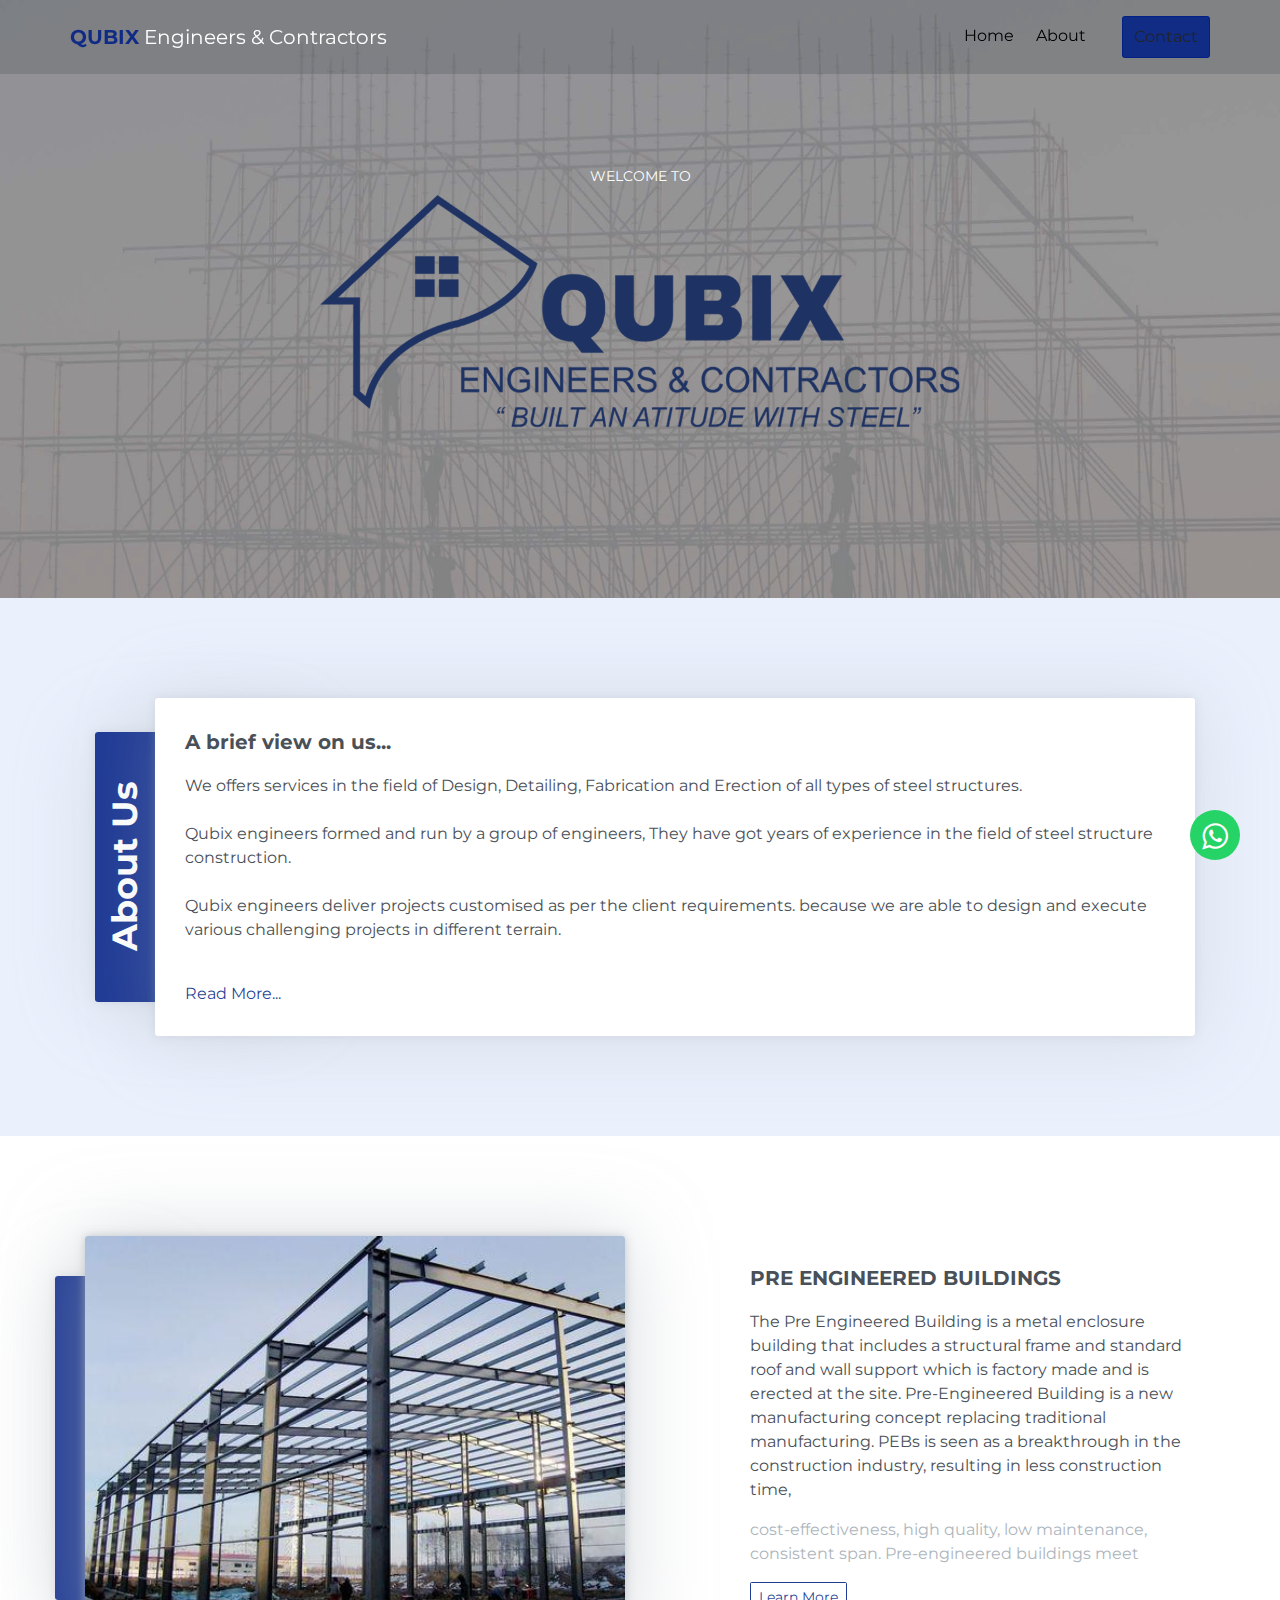
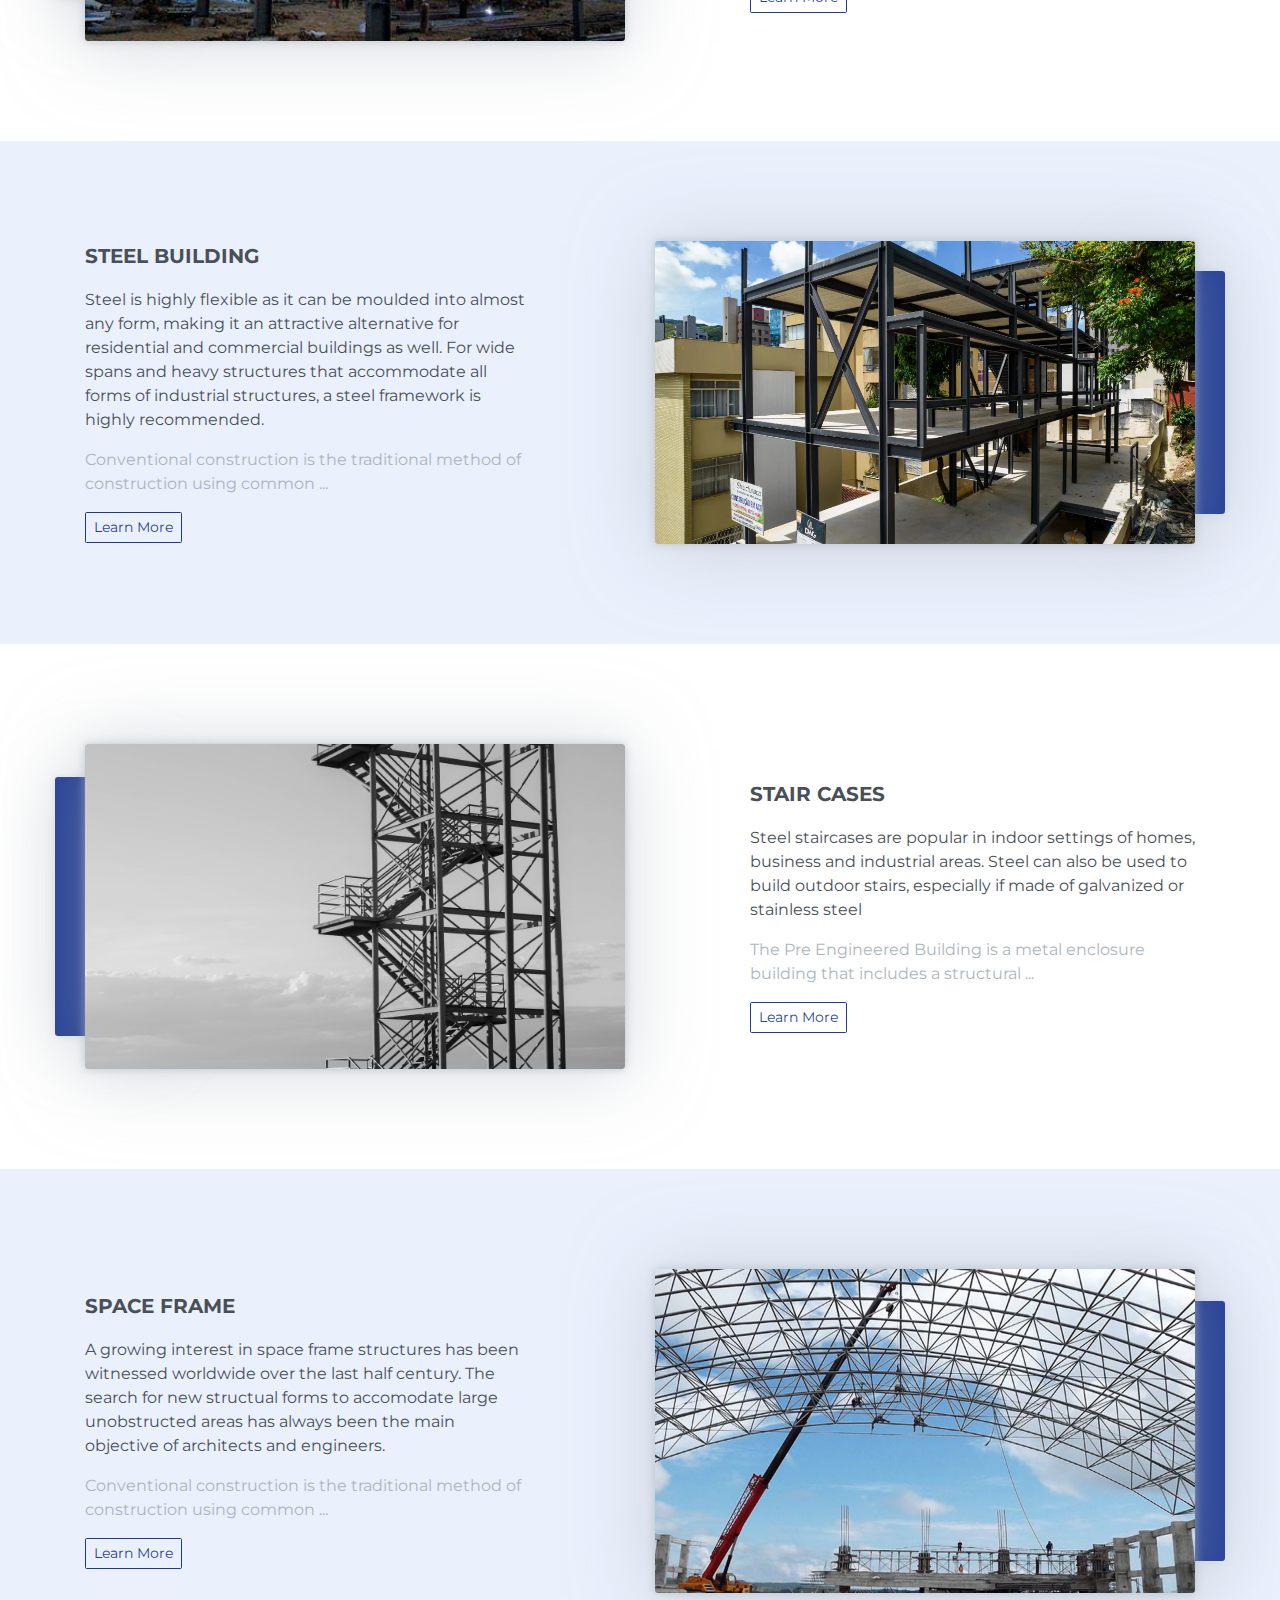
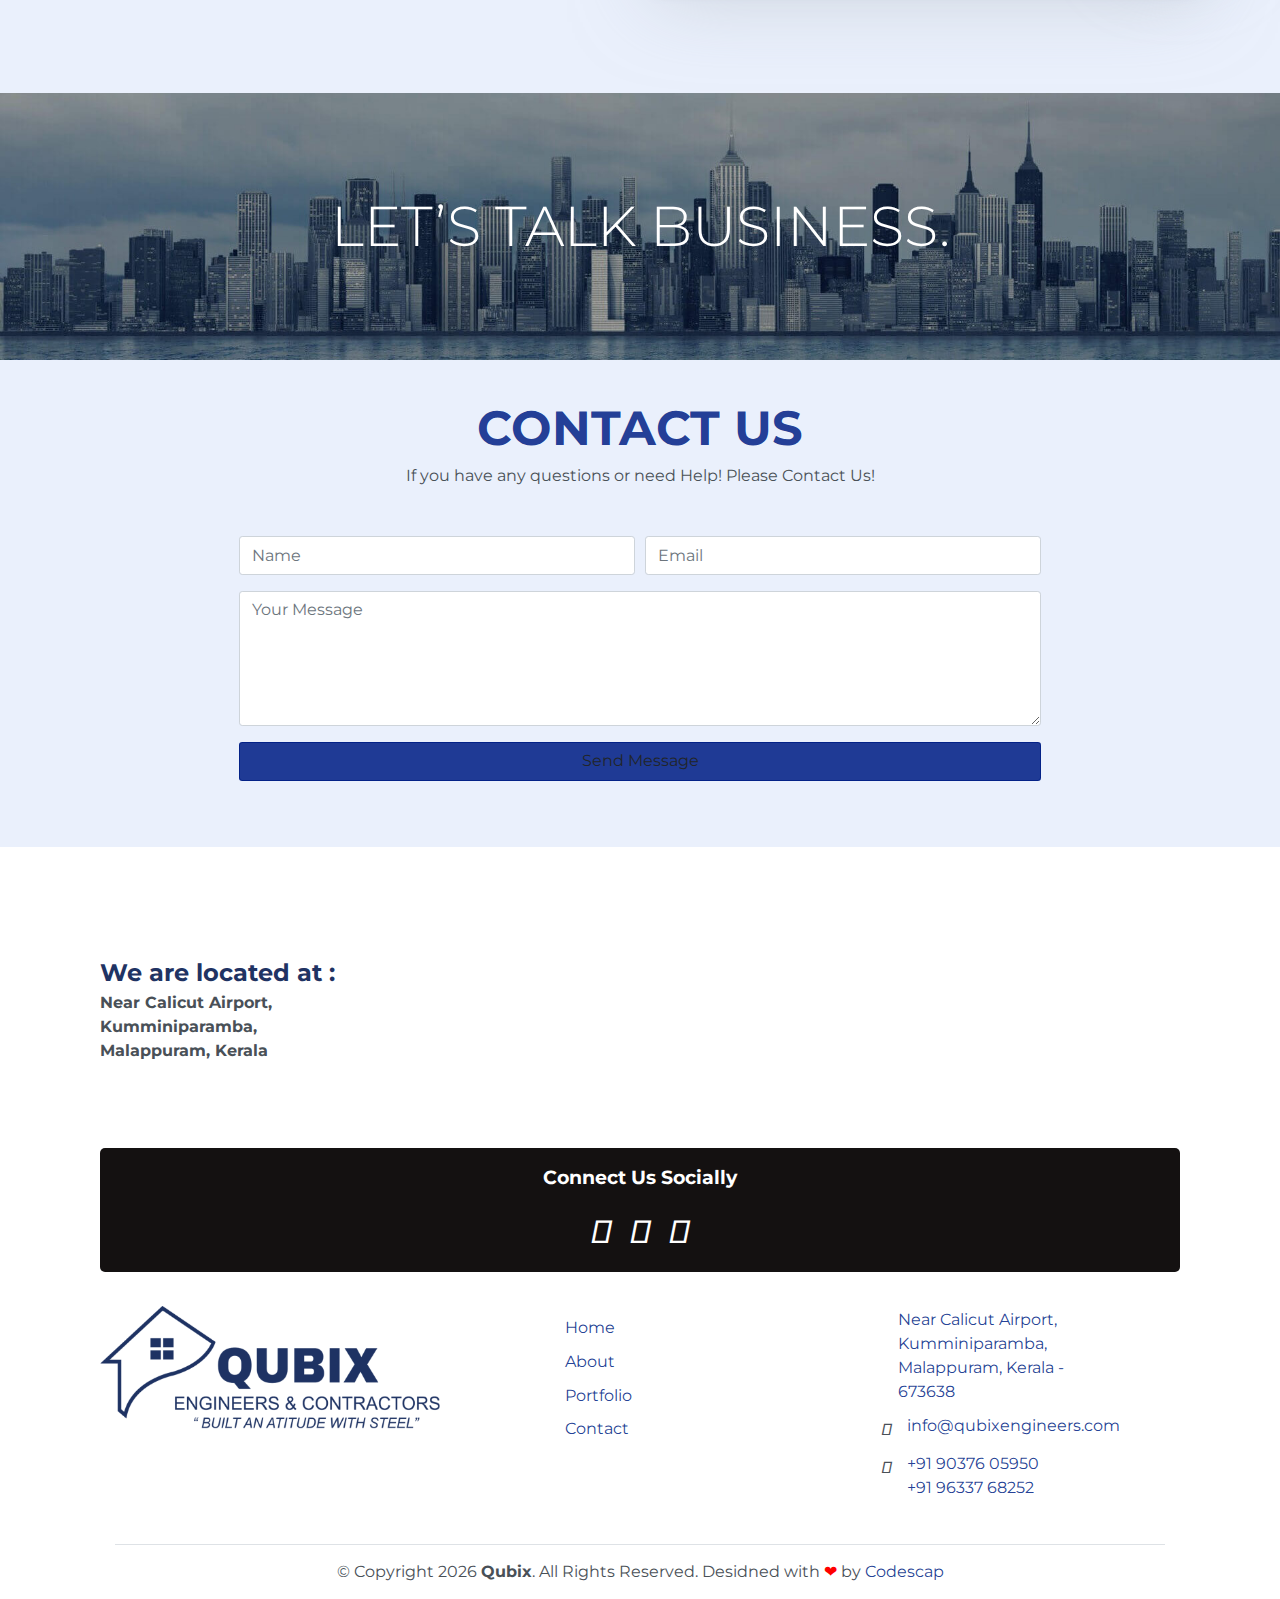
==== commit a6cd25e5: "new  cmt" ====
--- a/index.html
+++ b/index.html
@@ -4,7 +4,7 @@
 <head>
     <meta charset="utf-8" />
     <meta name="viewport" content="width=device-width, initial-scale=1, shrink-to-fit=no" />
-    <meta name="description" content="Start your development with AE Accounts Solutions landing page." />
+    <meta name="description" content="Qubix brings you engineering sevices at the best quality." />
     <meta name="author" content="Devcrud" />
     <title>Qubix</title>
 
@@ -47,12 +47,12 @@
                     <li class="nav-item">
                         <a class="nav-link" href="about.html">About</a>
                     </li>
-                    <li class="nav-item">
+                    <!-- <li class="nav-item">
                         <a class="nav-link" href="#features">Portfolio</a>
                     </li>
                     <li class="nav-item">
                         <a class="nav-link" href="#testmonial">Testmonial</a>
-                    </li>
+                    </li> -->
                     <!-- <li class="nav-item">
                         <a class="nav-link" href="#contact">Contact</a>
                     </li> -->
@@ -136,21 +136,22 @@
                 <div class="col-md-6">
                     <div class="img-wrapper">
                         <div class="after"></div>
-                        <img src="assets/img/img-1.jpg" class="w-100" alt="About Us" />
+                        <img src="assets/img/pre-engineered-building.jpg" class="w-100" alt="About Us" />
                     </div>
                 </div>
                 <div class="col-md-5">
-                    <h6 class="title mb-3">BUILT STRONGER THAN EVER</h6>
+                    <h6 class="title mb-3">PRE ENGINEERED BUILDINGS</h6>
 
                     <p>
-                        A growing interest in space frame structures has been witnessed
-                        worldwide over the last half century. The search for new
-                        structural forms to accommodate large unobstructed areas has
-                        always been the main objective of architects and engineers.
-                    </p>
-                    <!-- <p class="text-muted">Lorem ipsum dolor sit amet, consectetur adipisicing elit. Consequuntur, amet!
-                    </p> -->
-                    <button class="btn btn-outline-primary btn-sm">Learn More</button>
+                        The Pre Engineered Building is a metal enclosure building that includes a structural frame and
+                        standard roof and wall support which is factory made and is erected at the site. Pre-Engineered
+                        Building is a new manufacturing concept replacing traditional manufacturing. PEBs is seen as a
+                        breakthrough in the construction industry, resulting in less construction time,
+                    </p>
+                    <p class="text-muted">cost-effectiveness, high quality, low maintenance, consistent span.
+                        Pre-engineered buildings
+                        meet </p>
+                    <a href="about.html"><button class="btn btn-outline-primary btn-sm">Learn More</button></a>
                 </div>
             </div>
             <!-- End of Row -->
@@ -178,12 +179,12 @@
                         Conventional construction is the traditional method of
                         construction using common ...
                     </p>
-                    <button class="btn btn-outline-primary btn-sm">Learn More</button>
+                    <a href="about.html"><button class="btn btn-outline-primary btn-sm">Learn More</button></a>
                 </div>
                 <div class="col-md-6">
                     <div class="img-wrapper">
                         <div class="after right"></div>
-                        <img src="assets/img/steel-building.jpg" class="w-100" alt="About Us" />
+                        <img src="assets/img/DJI_0018.jpeg" class="w-100" alt="About Us" />
                     </div>
                 </div>
             </div>
@@ -236,7 +237,39 @@
                         The Pre Engineered Building is a metal enclosure building that
                         includes a structural ...
                     </p>
-                    <button class="btn btn-outline-primary btn-sm">Learn More</button>
+                    <a href="about.html"><button class="btn btn-outline-primary btn-sm">Learn More</button></a>
+                </div>
+            </div>
+            <!-- End of Row -->
+        </div>
+        <!-- End of Container-->
+    </section>
+    <!-- End of Section -->
+
+    <!-- section -->
+    <section>
+        <!-- Container -->
+        <div class="container">
+            <!-- Row -->
+            <div class="row justify-content-between align-items-center">
+                <div class="col-md-5">
+                    <h6 class="title mb-3">SPACE FRAME</h6>
+                    <p>
+                        A growing interest in space frame structures has been witnessed worldwide over the last half
+                        century. The search for new structual forms to accomodate large unobstructed areas has always
+                        been the main objective of architects and engineers.
+                    </p>
+                    <p class="text-muted">
+                        Conventional construction is the traditional method of
+                        construction using common ...
+                    </p>
+                    <a href="about.html"><button class="btn btn-outline-primary btn-sm">Learn More</button></a>
+                </div>
+                <div class="col-md-6">
+                    <div class="img-wrapper">
+                        <div class="after right"></div>
+                        <img src="assets/img/roofing.jpg" class="w-100" alt="About Us" />
+                    </div>
                 </div>
             </div>
             <!-- End of Row -->
@@ -346,7 +379,7 @@
                 </div>
                 <div data-aos="fade-up" data-aos-delay="200" class="loc-address-map my-2 col-lg-6 col-md-6">
                     <iframe class="img-fluid mt-2"
-                        src="https://www.google.com/maps/embed?pb=!1m14!1m8!1m3!1d15623.919392353653!2d75.8888252!3d11.7664698!3m2!1i1024!2i768!4f13.1!3m3!1m2!1s0x0%3A0x28b92916745169b4!2sElements%20Resort!5e0!3m2!1sen!2sin!4v1662965910380!5m2!1sen!2sin"
+                        src="https://www.google.com/maps/embed?pb=!1m18!1m12!1m3!1d244.6692411959206!2d75.93999902019289!3d11.135121676823578!2m3!1f0!2f0!3f0!3m2!1i1024!2i768!4f13.1!3m3!1m2!1s0x3ba64f4210098da7%3A0xffe125804fff8492!2sAyishas%20Medicals%20Kumminiparamba!5e0!3m2!1sen!2sin!4v1666350610818!5m2!1sen!2sin"
                         width="600" height="250" style="border:0;" allowfullscreen="" loading="lazy"
                         referrerpolicy="no-referrer-when-downgrade"></iframe>
                 </div>
@@ -359,7 +392,7 @@
                     <h3 class="pb-3">Connect Us Socially</h3>
                     <div class="icons-class-footer-top">
                         <i class="fa-brands fa-facebook px-2"></i>
-                        <a href="https://api.whatsapp.com/send/?phone=919544485950&text&type=phone_number&app_absent=0"
+                        <a href="https://api.whatsapp.com/send/?phone=919037605950&text&type=phone_number&app_absent=0"
                             target="_blank"><i class="fa-brands fa-whatsapp px-2"></i></a>
                         <i class="fa-brands fa-instagram px-2"></i>
                     </div>
@@ -372,8 +405,8 @@
                         <div class="footer-links col-lg-4 pt-2">
                             <!-- px-5 mx-auto -->
                             <ul>
-                                <li><a href="">Home</a></li>
-                                <li><a href="">About</a></li>
+                                <li><a href="index.html">Home</a></li>
+                                <li><a href="about.html">About</a></li>
                                 <li><a href="">Portfolio</a></li>
                                 <li><a href="">Contact</a></li>
                             </ul>
@@ -388,12 +421,12 @@
                             </div>
                             <div class="footer-contact">
                                 <i class="fa-solid fa-envelope pr-3 mt-1"></i>
-                                <a href="">info@qubixengineering.com</a>
+                                <a href="">info@qubixengineers.com</a>
                             </div>
                             <div class="footer-contact">
                                 <i class="fa-solid fa-phone pr-3 mt-1"></i>
                                 <div class="d-flex flex-column">
-                                    <a href="">+91 95444 85950</a>
+                                    <a href="">+91 90376 05950</a>
                                     <a href="">+91 96337 68252</a>
                                 </div>
                             </div>
@@ -402,7 +435,7 @@
                 </div>
             </div>
 
-            <a href="https://api.whatsapp.com/send?phone=919544485950&text&app_absent=0" class="float" target="_blank">
+            <a href="https://api.whatsapp.com/send?phone=919037605950&text&app_absent=0" class="float" target="_blank">
                 <i class="fa fa-whatsapp my-float"></i>
             </a>
 
